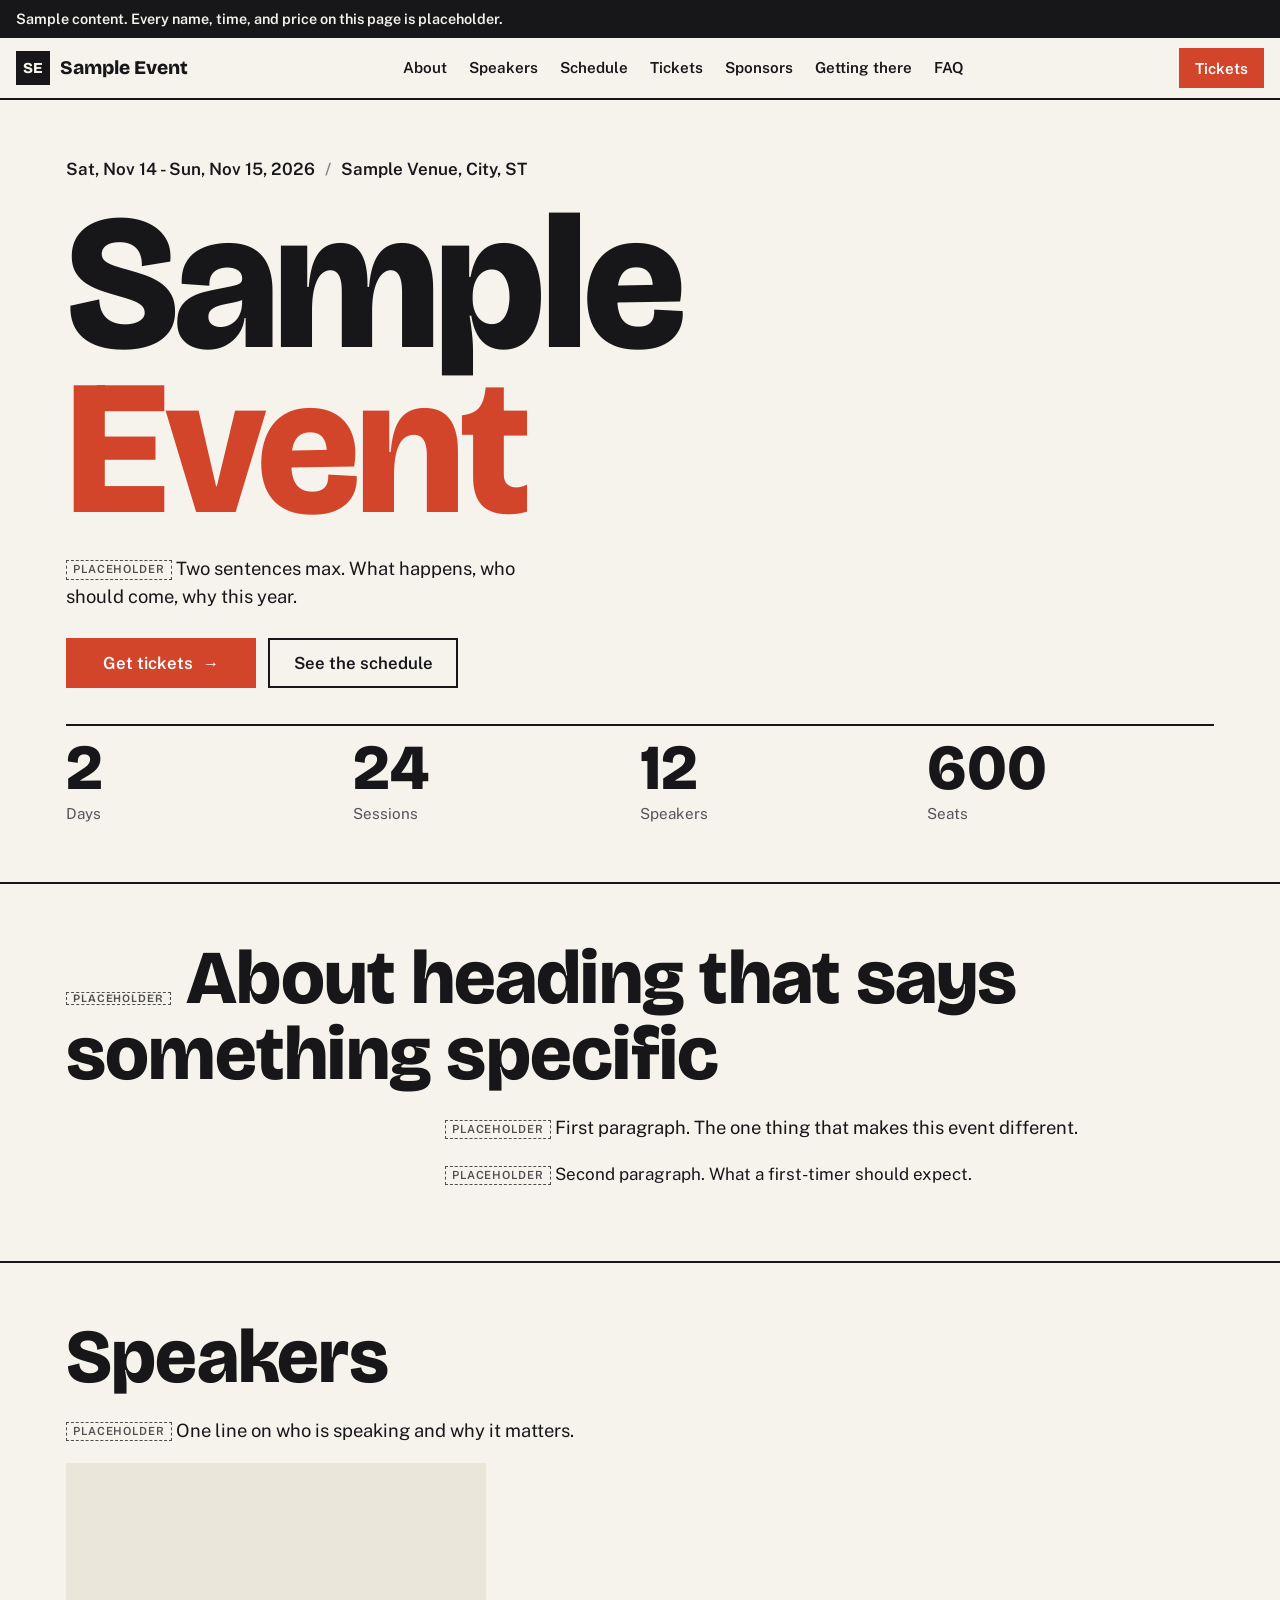
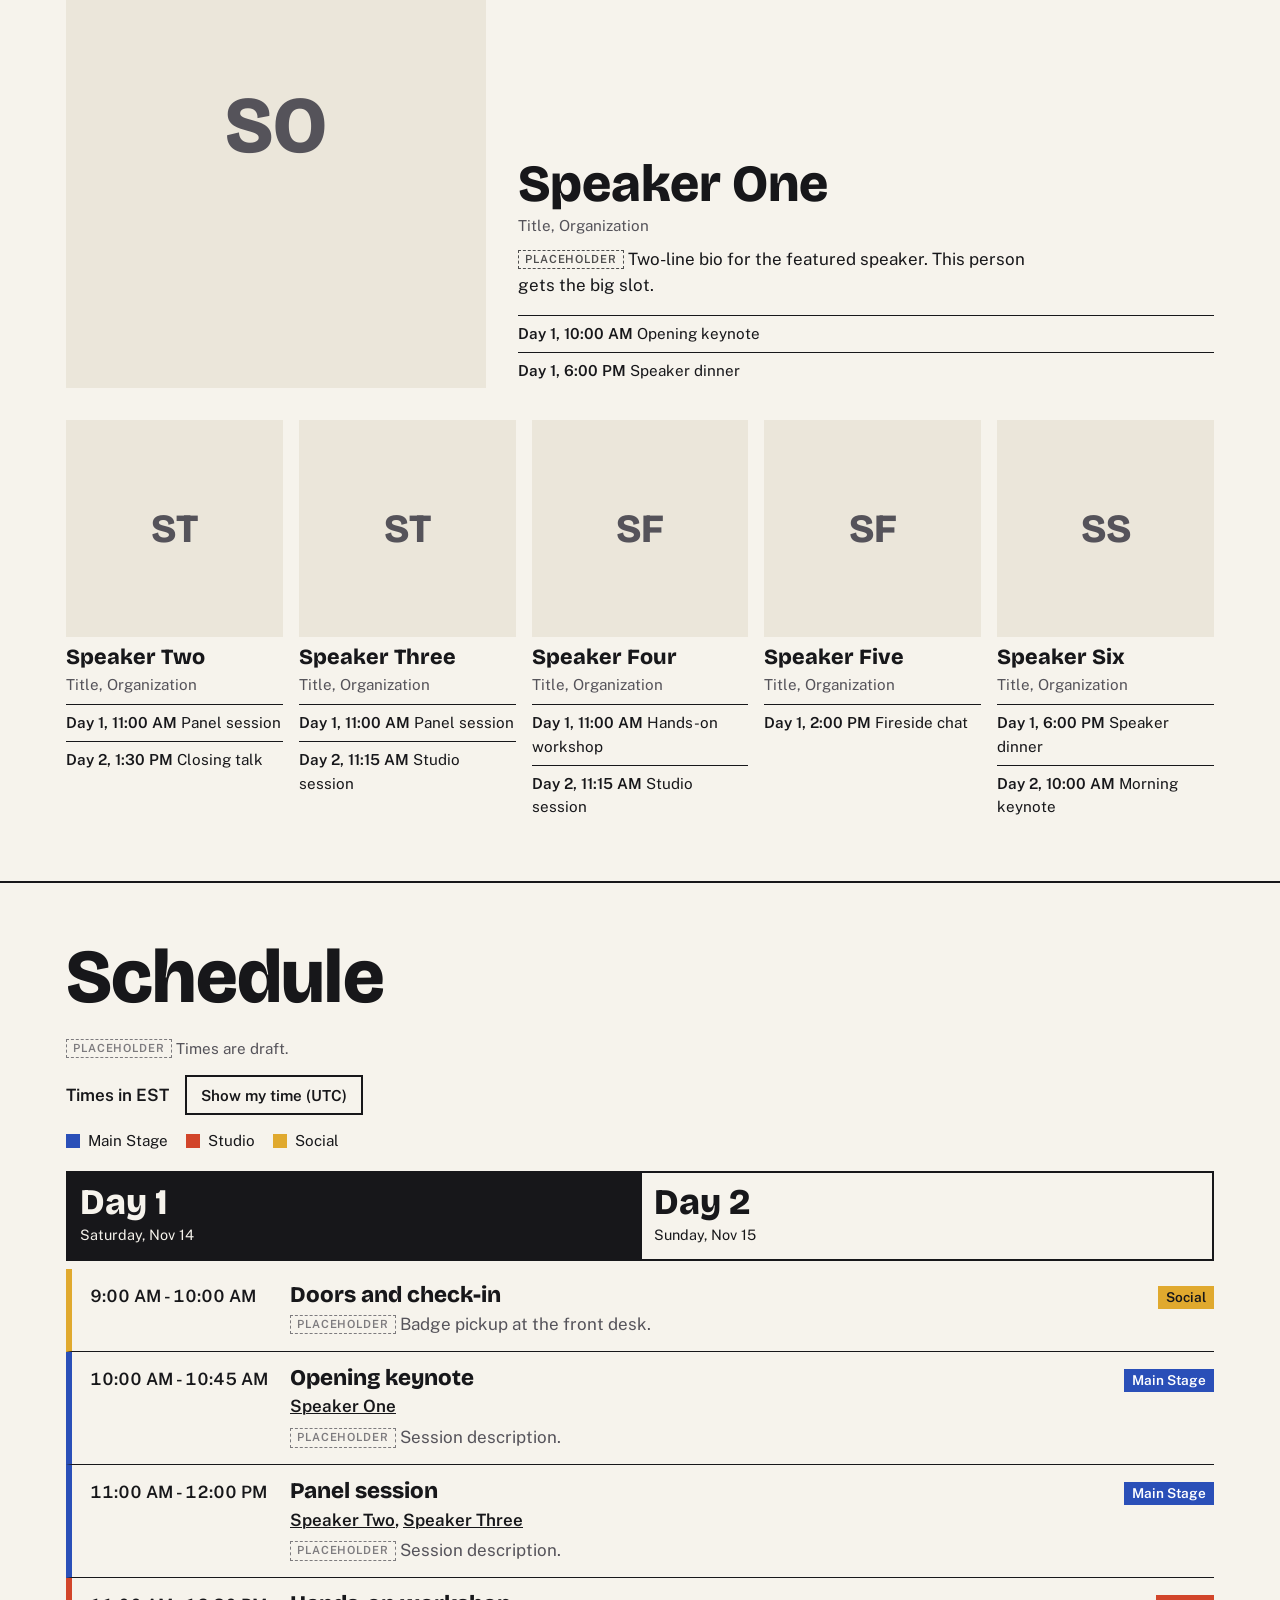
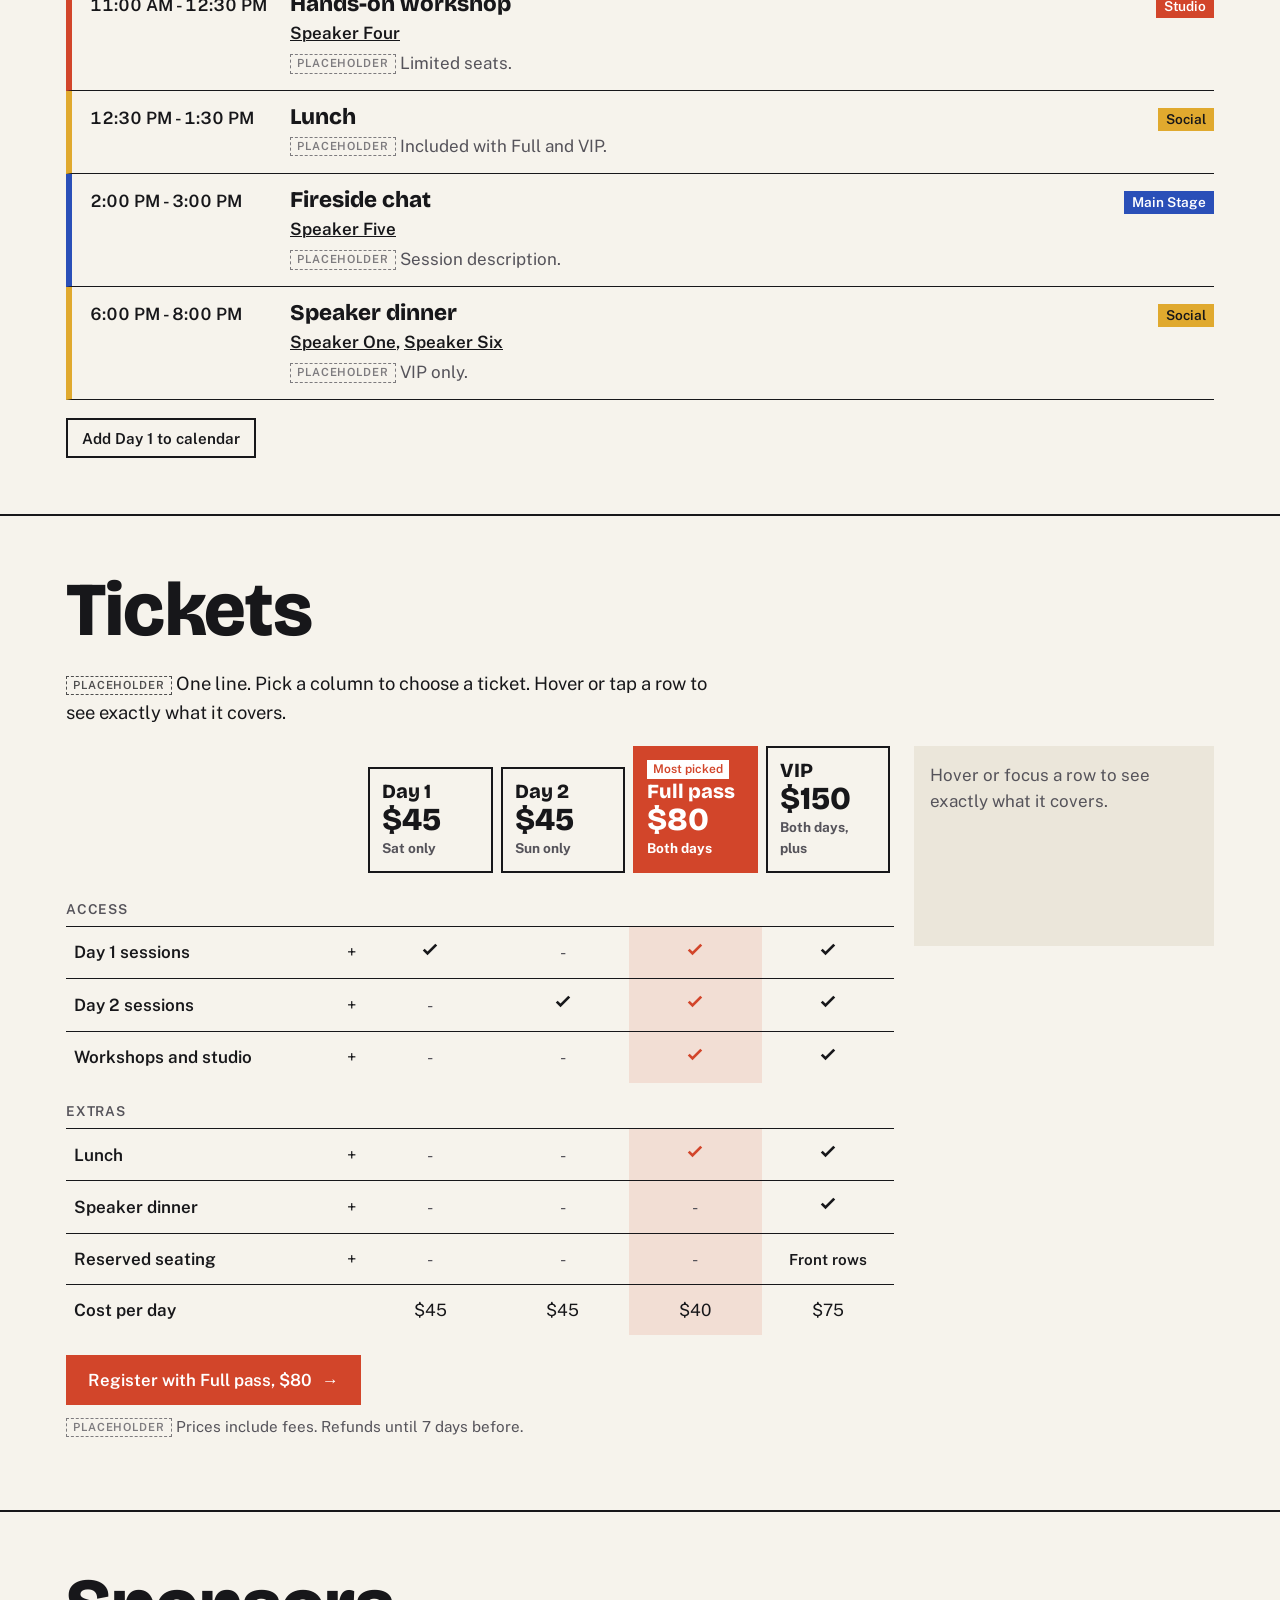
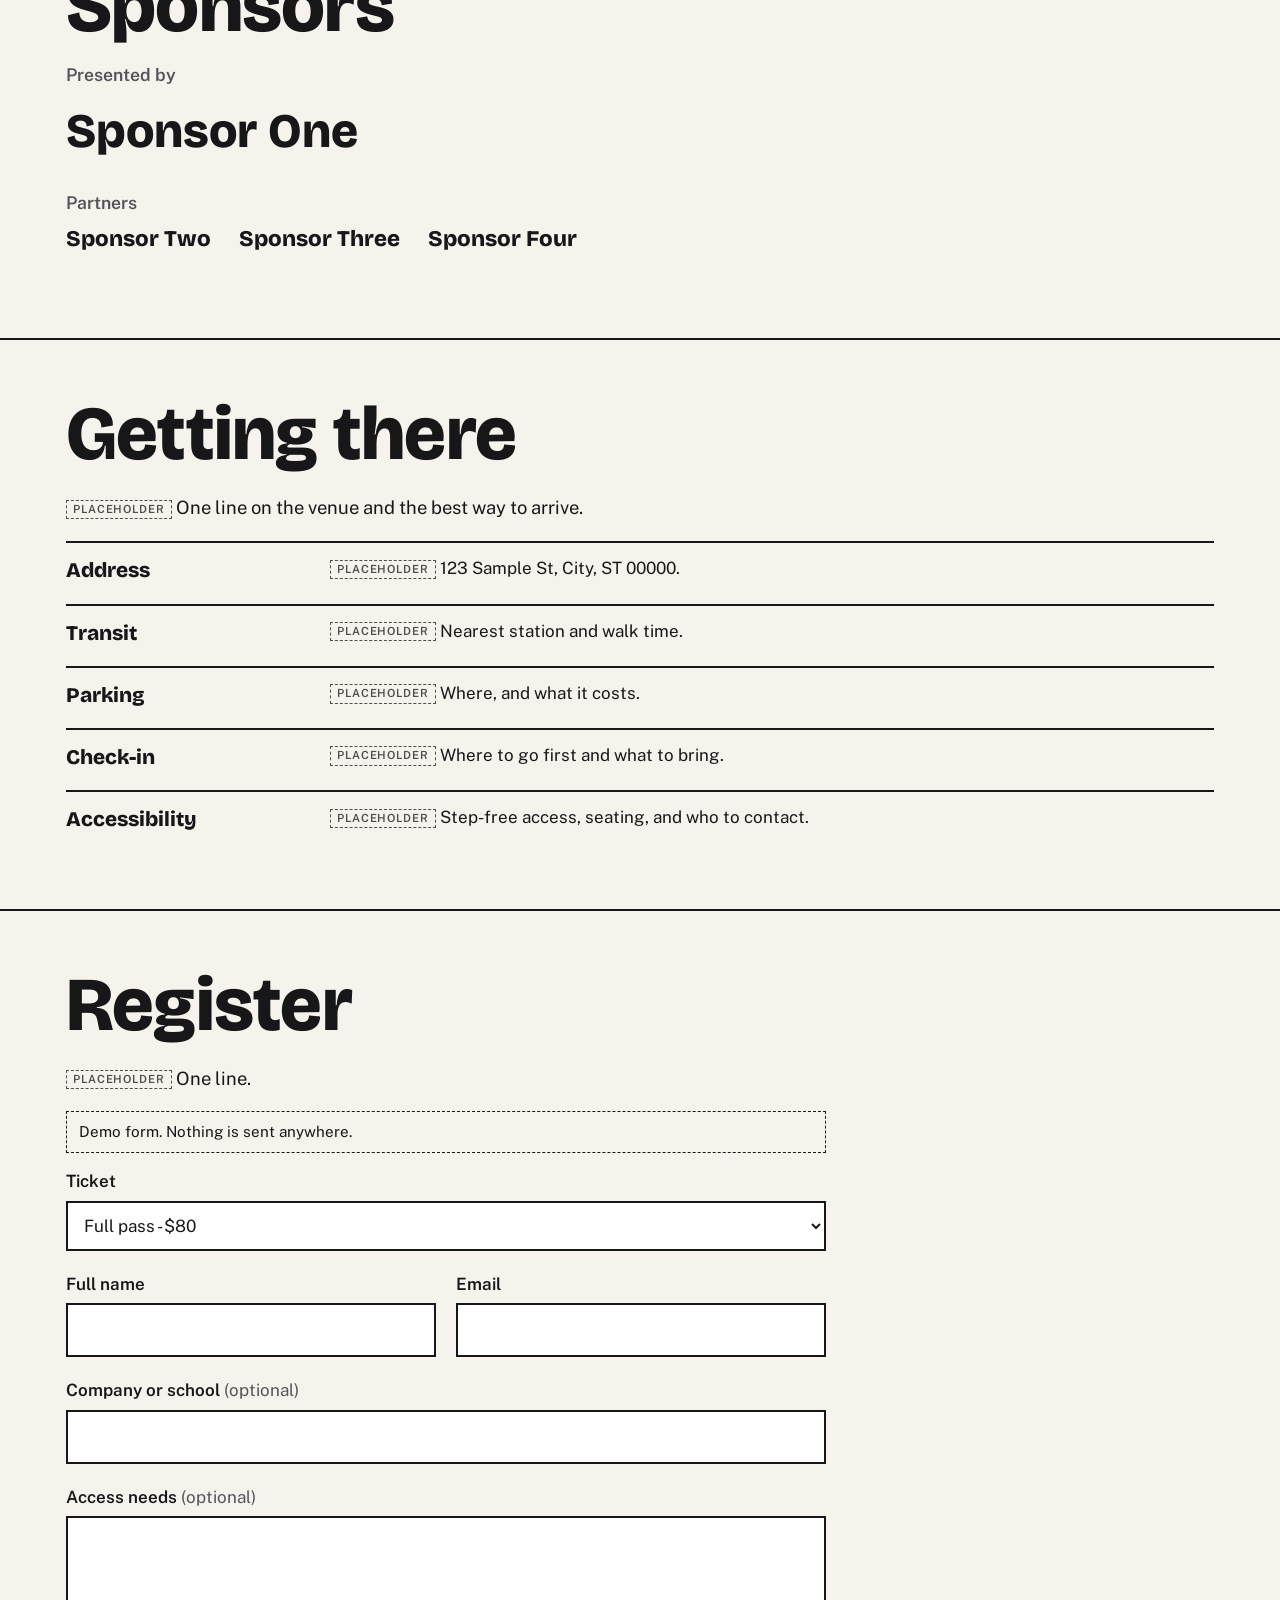
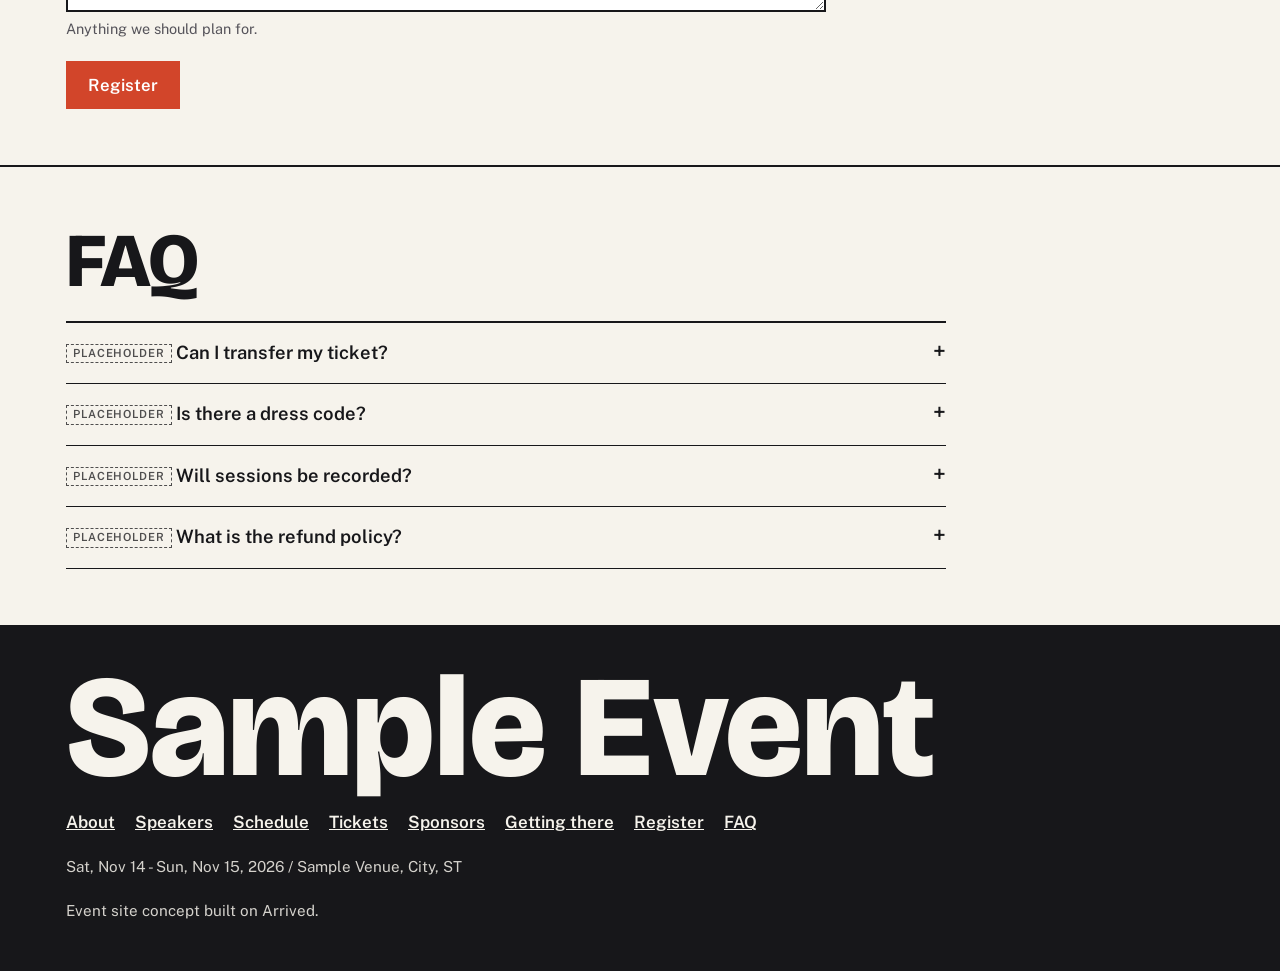
==== index.html @ 94fb8e4d "Initial commit" ====
<!doctype html>
<html lang="en">
<head>
  <meta charset="utf-8">
  <meta name="viewport" content="width=device-width, initial-scale=1">
  <title>Event</title>
  <meta name="description" content="">
  <!-- FONTS: swap these two families in the design pass. Keep one display face + one body face. -->
  <link rel="preconnect" href="https://fonts.googleapis.com">
  <link rel="preconnect" href="https://fonts.gstatic.com" crossorigin>
  <link href="https://fonts.googleapis.com/css2?family=Bricolage+Grotesque:opsz,wght@12..96,600;12..96,800&family=Public+Sans:wght@400;600&display=swap" rel="stylesheet">
  <link rel="stylesheet" href="styles.css">
</head>
<body>
  <a class="skip-link" href="#main">Skip to main content</a>
  <p class="notice" role="note" id="notice" hidden></p>

  <header class="site-header">
    <a class="brand" href="#top" id="brand"></a>
    <nav aria-label="Sections"><ul class="nav-list" id="nav"></ul></nav>
    <a class="btn btn-primary btn-small header-cta" href="#tickets" id="header-cta">Tickets</a>
  </header>

  <main id="main" tabindex="-1">
    <section class="hero" id="top" aria-labelledby="hero-title">
      <!-- HERO MOMENT: the one "slightly too much" element goes in #hero-moment. -->
      <div class="hero-moment" id="hero-moment" aria-hidden="true"></div>
      <div class="hero-inner" id="hero"></div>
    </section>
    <div id="sections"></div>
    <noscript><p class="wrap">This page loads its content with JavaScript. Please turn JavaScript on.</p></noscript>
  </main>

  <footer class="site-footer" id="footer"></footer>
  <script src="app.js" defer></script>
</body>
</html>
---- styles.css ----
/* Event kit styles.
   DESIGN PASS: change the tokens in :root first. Everything else reads from them.
   Rules baked in: left-aligned text, flat buttons with hover/press feedback,
   one border level per element, no eyebrow labels, no decorative numbering,
   no gradients. Color = meaning (tracks, selected ticket, states). */

:root {
  /* Palette: base + up to 3 meaning colors */
  --bg: #f6f3ec;
  --bg-2: #ebe6da;
  --fg: #17171a;
  --muted: #55535a;
  --accent: #d2452a;       /* primary action, selected ticket */
  --on-accent: #ffffff;
  --track-1: #2a4fb8;      /* Main Stage */
  --track-2: #d2452a;      /* Studio */
  --track-3: #e0a92e;      /* Social */
  --focus: #2a4fb8;

  /* Type: one display face with character, one clean body face */
  --display: "Bricolage Grotesque", "Arial Narrow", sans-serif;
  --body: "Public Sans", "Helvetica Neue", Arial, sans-serif;

  --gutter: 16px;
  --max: 1180px;
  --rule: 2px solid var(--fg);
  --radius: 0px;
}

*, *::before, *::after { box-sizing: border-box; }
html { scroll-behavior: smooth; -webkit-text-size-adjust: 100%; }
@media (prefers-reduced-motion: reduce) {
  html { scroll-behavior: auto; }
  *, *::before, *::after { animation: none !important; transition: none !important; }
}
body { margin: 0; background: var(--bg); color: var(--fg); font-family: var(--body); font-size: 1.0625rem; line-height: 1.55; overflow-x: hidden; }
img { max-width: 100%; display: block; }
a { color: inherit; }
h1, h2, h3 { margin: 0; font-family: var(--display); font-weight: 800; line-height: 1; }
p { margin: 0 0 1em; }
ul, ol, dl, dd { margin: 0; padding: 0; list-style: none; }
.wrap { max-width: var(--max); margin: 0 auto; padding: 0 var(--gutter); }
.sr { position: absolute !important; width: 1px; height: 1px; overflow: hidden; clip: rect(0 0 0 0); white-space: nowrap; }

/* ---------- focus + skip ---------- */
:focus-visible { outline: 3px solid var(--focus); outline-offset: 3px; }
.skip-link { position: absolute; left: var(--gutter); top: -100px; z-index: 200; background: var(--fg); color: var(--bg); padding: 12px 16px; font-weight: 600; text-decoration: none; }
.skip-link:focus { top: var(--gutter); }
main:focus { outline: none; }

/* ---------- notice + placeholder tag ---------- */
.notice { margin: 0; background: var(--fg); color: var(--bg); font-size: 0.9rem; font-weight: 600; padding: 8px var(--gutter); }
.notice.is-error { background: var(--accent); color: var(--on-accent); }
.ph { display: inline-block; font-size: 0.7rem; font-weight: 600; letter-spacing: 0.08em; text-transform: uppercase; padding: 0 6px; border: 1.5px dashed currentColor; vertical-align: 0.15em; opacity: 0.75; }

/* ---------- header ---------- */
.site-header {
  position: sticky; top: 0; z-index: 50; background: var(--bg); border-bottom: var(--rule);
  display: grid; grid-template-columns: 1fr auto; grid-template-areas: "brand cta" "nav nav";
  gap: 6px 12px; align-items: center; padding: 10px var(--gutter) 0;
}
.brand { grid-area: brand; display: flex; align-items: center; gap: 10px; text-decoration: none; }
.brand-mark { display: inline-grid; place-items: center; min-width: 34px; height: 34px; padding: 0 4px; background: var(--fg); color: var(--bg); font-family: var(--display); font-weight: 800; font-size: 0.95rem; }
.brand-name { font-family: var(--display); font-weight: 800; font-size: 1.2rem; }
.header-cta { grid-area: cta; }
.site-header nav { grid-area: nav; margin: 0 calc(var(--gutter) * -1); }
.nav-list { display: flex; gap: 2px; overflow-x: auto; padding: 2px var(--gutter) 8px; scrollbar-width: none; }
.nav-list::-webkit-scrollbar { display: none; }
.nav-list a { display: block; white-space: nowrap; padding: 6px 10px; font-weight: 600; font-size: 0.95rem; text-decoration: none; border-bottom: 2px solid transparent; }
.nav-list a:hover { border-bottom-color: var(--fg); }
@media (min-width: 960px) {
  .site-header { grid-template-columns: auto 1fr auto; grid-template-areas: "brand nav cta"; padding-bottom: 10px; }
  .site-header nav { margin: 0; }
  .nav-list { justify-content: center; padding: 0; overflow: visible; }
}

/* ---------- buttons: flat at rest, feedback on hover/press ---------- */
.btn {
  display: inline-flex; align-items: center; justify-content: center; gap: 10px; min-height: 48px; padding: 10px 20px;
  font-family: var(--body); font-weight: 600; font-size: 1.05rem; text-decoration: none; cursor: pointer;
  background: transparent; color: var(--fg); border: var(--rule); border-radius: var(--radius);
  transition: background-color 120ms ease, color 120ms ease;
}
.btn:hover { background: var(--fg); color: var(--bg); }
.btn:active { transform: translateY(1px); }
.btn .arrow { transition: transform 120ms ease; }
.btn:hover .arrow { transform: translateX(4px); }
.btn-primary { background: var(--accent); color: var(--on-accent); border-color: var(--accent); }
.btn-primary:hover { background: var(--fg); border-color: var(--fg); color: var(--bg); }
.btn-small { min-height: 40px; padding: 6px 14px; font-size: 0.95rem; }

/* ---------- hero ---------- */
.hero { position: relative; overflow: hidden; border-bottom: var(--rule); }
.hero-moment { position: absolute; inset: 0; pointer-events: none; }
.hero-inner { position: relative; max-width: var(--max); margin: 0 auto; padding: 36px var(--gutter) 40px; }
.hero-when { font-weight: 600; margin-bottom: 18px; }
.hero-when .sep { margin: 0 10px; opacity: 0.5; }
.hero h1 { font-size: clamp(4rem, 21vw, 12rem); line-height: 0.86; letter-spacing: -0.02em; margin-bottom: 24px; }
.hero h1 span { display: block; }
.hero h1 span:nth-child(2) { color: var(--accent); }
.hero-sub { max-width: 46ch; font-size: 1.15rem; margin-bottom: 26px; }
.hero-ctas { display: flex; flex-wrap: wrap; gap: 12px; margin-bottom: 36px; }
.hero-ctas .btn { flex: 1 1 160px; }
.hero-facts { display: grid; grid-template-columns: repeat(2, 1fr); border-top: var(--rule); }
.hero-facts li { padding: 10px 0 0; }
.hero-facts .n { display: block; font-family: var(--display); font-weight: 800; font-size: clamp(2.4rem, 11vw, 4rem); line-height: 1; }
.hero-facts .l { font-size: 0.95rem; color: var(--muted); }
@media (min-width: 720px) {
  .hero-inner { padding-top: 56px; padding-bottom: 56px; }
  .hero-ctas .btn { flex: 0 0 auto; min-width: 190px; }
  .hero-facts { grid-template-columns: repeat(4, 1fr); }
}

/* ---------- sections ---------- */
.section { padding: 56px 0; border-bottom: var(--rule); }
.section-title { font-size: clamp(2.4rem, 10vw, 4.75rem); letter-spacing: -0.01em; margin-bottom: 22px; }
.lede { font-size: 1.15rem; max-width: 60ch; }
.note { font-size: 0.95rem; color: var(--muted); }
.about-copy p { max-width: 62ch; }
@media (min-width: 880px) { .about-copy { margin-left: 33%; } }

/* ---------- speakers: one featured, the rest smaller ---------- */
.sp-featured { display: grid; gap: 16px; margin: 8px 0 32px; }
.sp-featured .sp-photo { aspect-ratio: 4 / 5; width: 100%; max-width: 420px; }
.sp-featured .sp-name { font-size: clamp(2rem, 8vw, 3.25rem); }
.sp-photo { width: 100%; aspect-ratio: 1; object-fit: cover; background: var(--bg-2); }
.sp-initials { display: grid; place-items: center; font-family: var(--display); font-weight: 800; font-size: 2.5rem; color: var(--muted); }
.sp-featured .sp-initials { font-size: 5rem; }
.sp-name { font-size: 1.35rem; margin: 10px 0 4px; }
.sp-name a { text-decoration: none; }
.sp-role { color: var(--muted); font-size: 0.95rem; margin-bottom: 8px; }
.sp-bio { max-width: 52ch; }
.sp-sessions li { border-top: 1px solid var(--fg); padding: 6px 0; font-size: 0.95rem; }
.sp-sessions a { text-decoration: none; display: block; }
.sp-sessions a:hover { text-decoration: underline; }
.sp-sessions .t { font-weight: 600; }
.sp-grid { display: grid; grid-template-columns: repeat(2, 1fr); gap: 24px 16px; }
@media (min-width: 720px) {
  .sp-featured { grid-template-columns: minmax(260px, 420px) 1fr; gap: 32px; align-items: end; }
  .sp-grid { grid-template-columns: repeat(3, 1fr); }
}
@media (min-width: 1040px) { .sp-grid { grid-template-columns: repeat(5, 1fr); } }

/* ---------- schedule ---------- */
.track-1 { --track: var(--track-1); }
.track-2 { --track: var(--track-2); }
.track-3 { --track: var(--track-3); }
.tz-bar { display: flex; flex-wrap: wrap; align-items: center; gap: 8px 16px; margin-bottom: 14px; }
.tz-label { margin: 0; font-weight: 600; }
.track-legend { display: flex; flex-wrap: wrap; gap: 6px 18px; margin-bottom: 18px; font-size: 0.95rem; }
.track-legend li { display: flex; align-items: center; gap: 8px; }
.swatch { width: 14px; height: 14px; background: var(--track); display: inline-block; }
.day-tabs { display: grid; grid-auto-flow: column; grid-auto-columns: 1fr; border: var(--rule); margin-bottom: 8px; }
.day-tab { appearance: none; border: 0; background: transparent; color: var(--fg); padding: 12px; text-align: left; cursor: pointer; font: inherit; }
.day-tab + .day-tab { border-left: var(--rule); }
.day-tab .dt-label { display: block; font-family: var(--display); font-weight: 800; font-size: clamp(1.5rem, 6vw, 2.25rem); line-height: 1; }
.day-tab .dt-title { font-size: 0.9rem; }
.day-tab[aria-selected="true"] { background: var(--fg); color: var(--bg); }
.day-tab:hover:not([aria-selected="true"]) { background: var(--bg-2); }
.day-panel[hidden] { display: none; }
.day-single { font-size: 1.5rem; margin-bottom: 8px; }
.sessions { margin-bottom: 18px; }
.session { display: grid; grid-template-columns: 1fr; gap: 4px; padding: 14px 0 14px 14px; border-bottom: 1px solid var(--fg); border-left: 6px solid var(--track, var(--fg)); scroll-margin-top: 120px; transition: background-color 400ms ease; }
.session.is-flash { background: var(--bg-2); }
.s-time { font-weight: 600; font-variant-numeric: tabular-nums; }
.s-title { font-size: 1.4rem; }
.s-speakers { margin: 4px 0 0; font-weight: 600; }
.s-speakers a { text-decoration-thickness: 1px; }
.s-detail { margin: 4px 0 0; color: var(--muted); }
.s-track { justify-self: start; font-size: 0.85rem; font-weight: 600; padding: 1px 8px; background: var(--track); color: #fff; }
.track-3 .s-track { color: var(--fg); }
@media (min-width: 760px) {
  .session { grid-template-columns: 180px 1fr auto; gap: 20px; align-items: baseline; padding-left: 18px; }
}

/* ---------- ticket matrix ---------- */
.matrix-wrap { border: 0; padding: 0; margin: 0 0 20px; min-width: 0; }
.matrix-layout { display: grid; gap: 20px; }
.matrix { width: 100%; border-collapse: collapse; }
.m-pick { display: grid; gap: 2px; cursor: pointer; padding: 12px; border: var(--rule); height: 100%; text-align: left; }
.m-pick input { position: absolute; opacity: 0; width: 1px; height: 1px; }
.m-pick:has(input:focus-visible) { outline: 3px solid var(--focus); outline-offset: 2px; }
.m-name { font-family: var(--display); font-weight: 800; font-size: 1.25rem; line-height: 1.05; }
.m-price { font-family: var(--display); font-weight: 800; font-size: 2rem; line-height: 1; }
.m-note { font-size: 0.85rem; color: var(--muted); }
.m-rec { justify-self: start; font-size: 0.75rem; font-weight: 600; padding: 0 6px; background: var(--fg); color: var(--bg); }
th.is-sel .m-pick { background: var(--accent); color: var(--on-accent); border-color: var(--accent); }
th.is-sel .m-note { color: inherit; }
th.is-sel .m-rec { background: var(--on-accent); color: var(--accent); }
.m-group th { text-align: left; font-size: 0.85rem; font-weight: 600; letter-spacing: 0.06em; text-transform: uppercase; padding: 18px 0 6px; color: var(--muted); }
.m-label { appearance: none; background: none; border: 0; padding: 0; font: inherit; font-weight: 600; color: inherit; text-align: left; cursor: pointer; display: flex; gap: 8px; align-items: baseline; width: 100%; }
.m-more { margin-left: auto; font-weight: 400; }
.m-label[aria-expanded="true"] .m-more { transform: rotate(45deg); }
.m-row.is-hot { background: var(--bg-2); }
.yes { color: var(--fg); display: inline-flex; }
.yes svg { width: 20px; height: 20px; }
td.is-sel .yes { color: var(--accent); }
.no { color: var(--muted); }
.val { font-weight: 600; font-size: 0.95rem; }
.m-detail td { padding: 0 0 12px; }
.pv { background: var(--bg-2); padding: 14px; }
.pv-title { font-family: var(--display); font-weight: 800; font-size: 1.2rem; margin-bottom: 8px; }
.pv-list li { padding: 4px 0; border-top: 1px solid var(--fg); font-size: 0.95rem; }
.pv-list .t { font-weight: 600; }
.pv-incl { margin: 10px 0 0; font-size: 0.9rem; color: var(--muted); }
.preview { display: none; }
.matrix tfoot th { text-align: left; font-weight: 600; }
.matrix-cta { display: grid; gap: 10px; justify-items: start; }

/* Phones: every row stacks - label on top, one small cell per tier underneath. No sideways scroll. */
@media (max-width: 879px) {
  .matrix, .matrix thead, .matrix tbody, .matrix tfoot, .matrix tr { display: block; }
  .matrix thead tr { display: grid; grid-template-columns: repeat(2, 1fr); gap: 8px; margin-bottom: 8px; }
  .matrix .m-corner { display: none; }
  .matrix thead th { display: block; }
  .m-group th { display: block; }
  .matrix tr[hidden] { display: none; }
  .matrix .m-row, .matrix tfoot tr { display: grid; grid-template-columns: repeat(var(--tiers, 4), 1fr); border-top: 1px solid var(--fg); padding: 10px 0; }
  .matrix .m-row th, .matrix tfoot th { grid-column: 1 / -1; padding-bottom: 6px; }
  .matrix .m-row td, .matrix tfoot td { display: grid; gap: 2px; align-content: start; font-size: 0.95rem; }
  .m-row td::before, .matrix tfoot td::before { content: attr(data-tier); font-size: 0.72rem; color: var(--muted); }
  .m-detail td { display: block; }
}
@media (min-width: 880px) {
  .matrix-layout { grid-template-columns: 1fr 300px; align-items: start; }
  .preview { display: block; position: sticky; top: 90px; background: var(--bg-2); padding: 16px; min-height: 200px; }
  .pv-empty { color: var(--muted); }
  .matrix thead th { padding: 0 4px 8px; vertical-align: bottom; width: 16%; }
  .m-row th, .m-row td, .matrix tfoot th, .matrix tfoot td { border-top: 1px solid var(--fg); padding: 12px 8px; }
  .m-row td, .matrix tfoot td { text-align: center; }
  .m-row td.is-sel, .matrix tfoot td.is-sel { background: color-mix(in srgb, var(--accent) 12%, transparent); }
  .m-detail { display: none; }
}

/* ---------- sponsors ---------- */
.sponsor-tier { margin-bottom: 26px; }
.tier-name { font-size: 1.1rem; margin-bottom: 10px; font-family: var(--body); font-weight: 600; color: var(--muted); }
.sponsor-list { display: flex; flex-wrap: wrap; gap: 12px 28px; align-items: center; }
.sponsor-list img { max-height: 48px; width: auto; }
.wordmark { font-family: var(--display); font-weight: 800; font-size: 1.4rem; }
.sponsor-tier.is-top .wordmark { font-size: clamp(2rem, 8vw, 3rem); }
.sponsor-tier.is-top img { max-height: 80px; }

/* ---------- venue: ruled list ---------- */
.ruled > div { border-top: var(--rule); padding: 12px 0 16px; display: grid; gap: 4px; }
.ruled dt { font-family: var(--display); font-weight: 800; font-size: 1.3rem; }
@media (min-width: 760px) { .ruled > div { grid-template-columns: 240px 1fr; gap: 24px; } }

/* ---------- registration ---------- */
.demo { border: 1.5px dashed var(--fg); padding: 8px 12px; font-size: 0.95rem; max-width: 760px; }
.reg-form { display: grid; gap: 20px; max-width: 760px; }
.field { display: grid; gap: 6px; }
.field label { font-weight: 600; }
.opt { font-weight: 400; color: var(--muted); }
.field input, .field select, .field textarea { font: inherit; color: var(--fg); background: #fff; border: var(--rule); border-radius: var(--radius); padding: 12px; min-height: 50px; width: 100%; }
.field textarea { min-height: 96px; resize: vertical; }
.hint { font-size: 0.9rem; color: var(--muted); }
.error { color: var(--accent); font-weight: 600; font-size: 0.95rem; }
.error:empty { display: none; }
[aria-invalid="true"] { border-color: var(--accent) !important; }
.two-col { display: grid; gap: 20px; }
@media (min-width: 640px) { .two-col { grid-template-columns: 1fr 1fr; } }
.reg-form .btn { justify-self: start; }
.confirm { border: var(--rule); padding: 18px; max-width: 760px; background: #fff; }
.confirm-kicker { font-size: 0.9rem; color: var(--muted); margin-bottom: 4px; }
.confirm h3 { font-size: clamp(2rem, 8vw, 3rem); margin-bottom: 14px; }
.confirm-dl { display: grid; grid-template-columns: auto 1fr; gap: 4px 16px; margin-bottom: 14px; }
.confirm-dl dt { font-weight: 600; }
.confirm-actions { display: flex; flex-wrap: wrap; gap: 10px; }

/* ---------- FAQ ---------- */
.faq-list { border-top: var(--rule); max-width: 880px; }
.faq-item { border-bottom: 1px solid var(--fg); }
.faq-item summary { display: grid; grid-template-columns: 1fr auto; gap: 14px; align-items: baseline; padding: 16px 0; cursor: pointer; list-style: none; font-weight: 600; font-size: 1.15rem; }
.faq-item summary::-webkit-details-marker { display: none; }
.q-icon { font-size: 1.4rem; line-height: 1; }
.faq-item[open] .q-icon { transform: rotate(45deg); }
.faq-item .a { padding-bottom: 16px; max-width: 64ch; }

/* ---------- footer ---------- */
.site-footer { background: var(--fg); color: var(--bg); padding: 40px 0 48px; }
.footer-inner { display: grid; gap: 20px; }
.footer-word { font-family: var(--display); font-weight: 800; font-size: clamp(3rem, 14vw, 9rem); line-height: 0.85; margin: 0; overflow-wrap: anywhere; }
.footer-links { display: flex; flex-wrap: wrap; gap: 8px 20px; font-weight: 600; }
.footer-small { font-size: 0.95rem; opacity: 0.85; margin: 0; }

section[id] { scroll-margin-top: 100px; }
@media (min-width: 960px) { section[id] { scroll-margin-top: 70px; } }
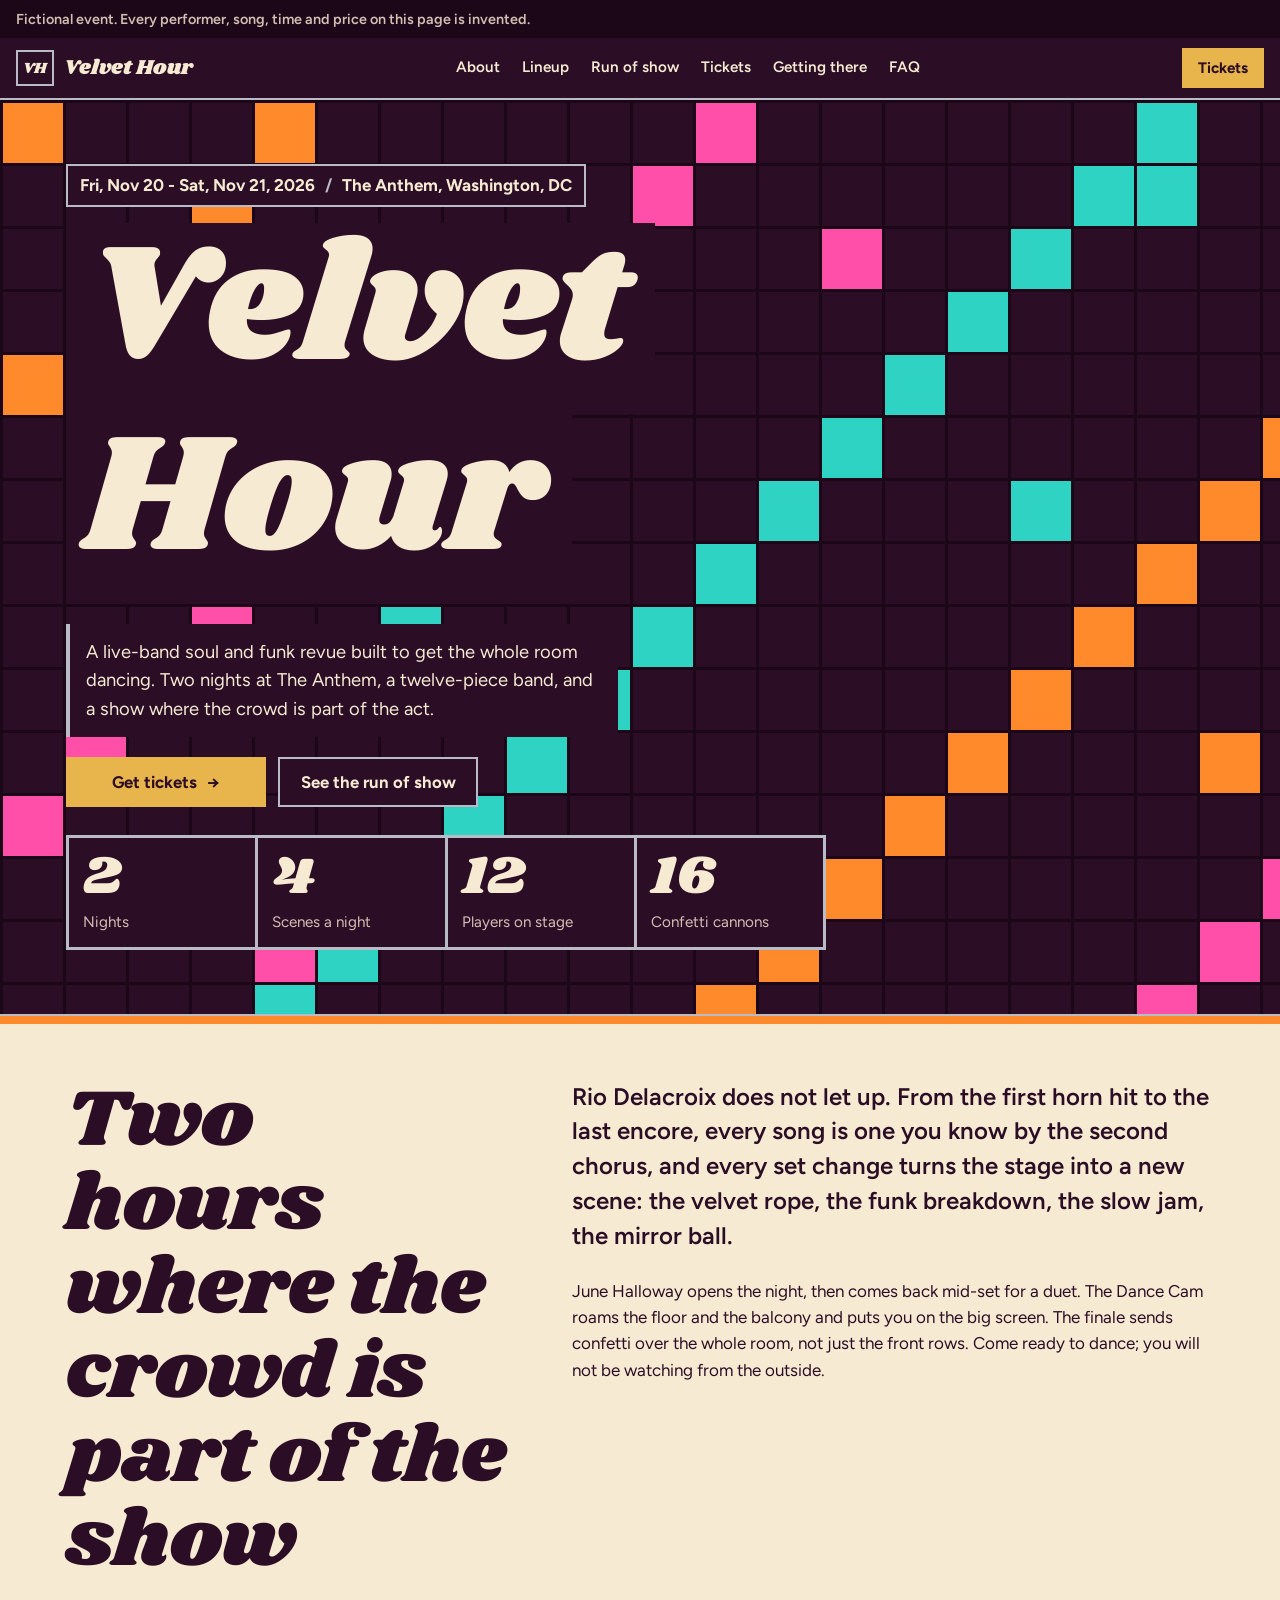
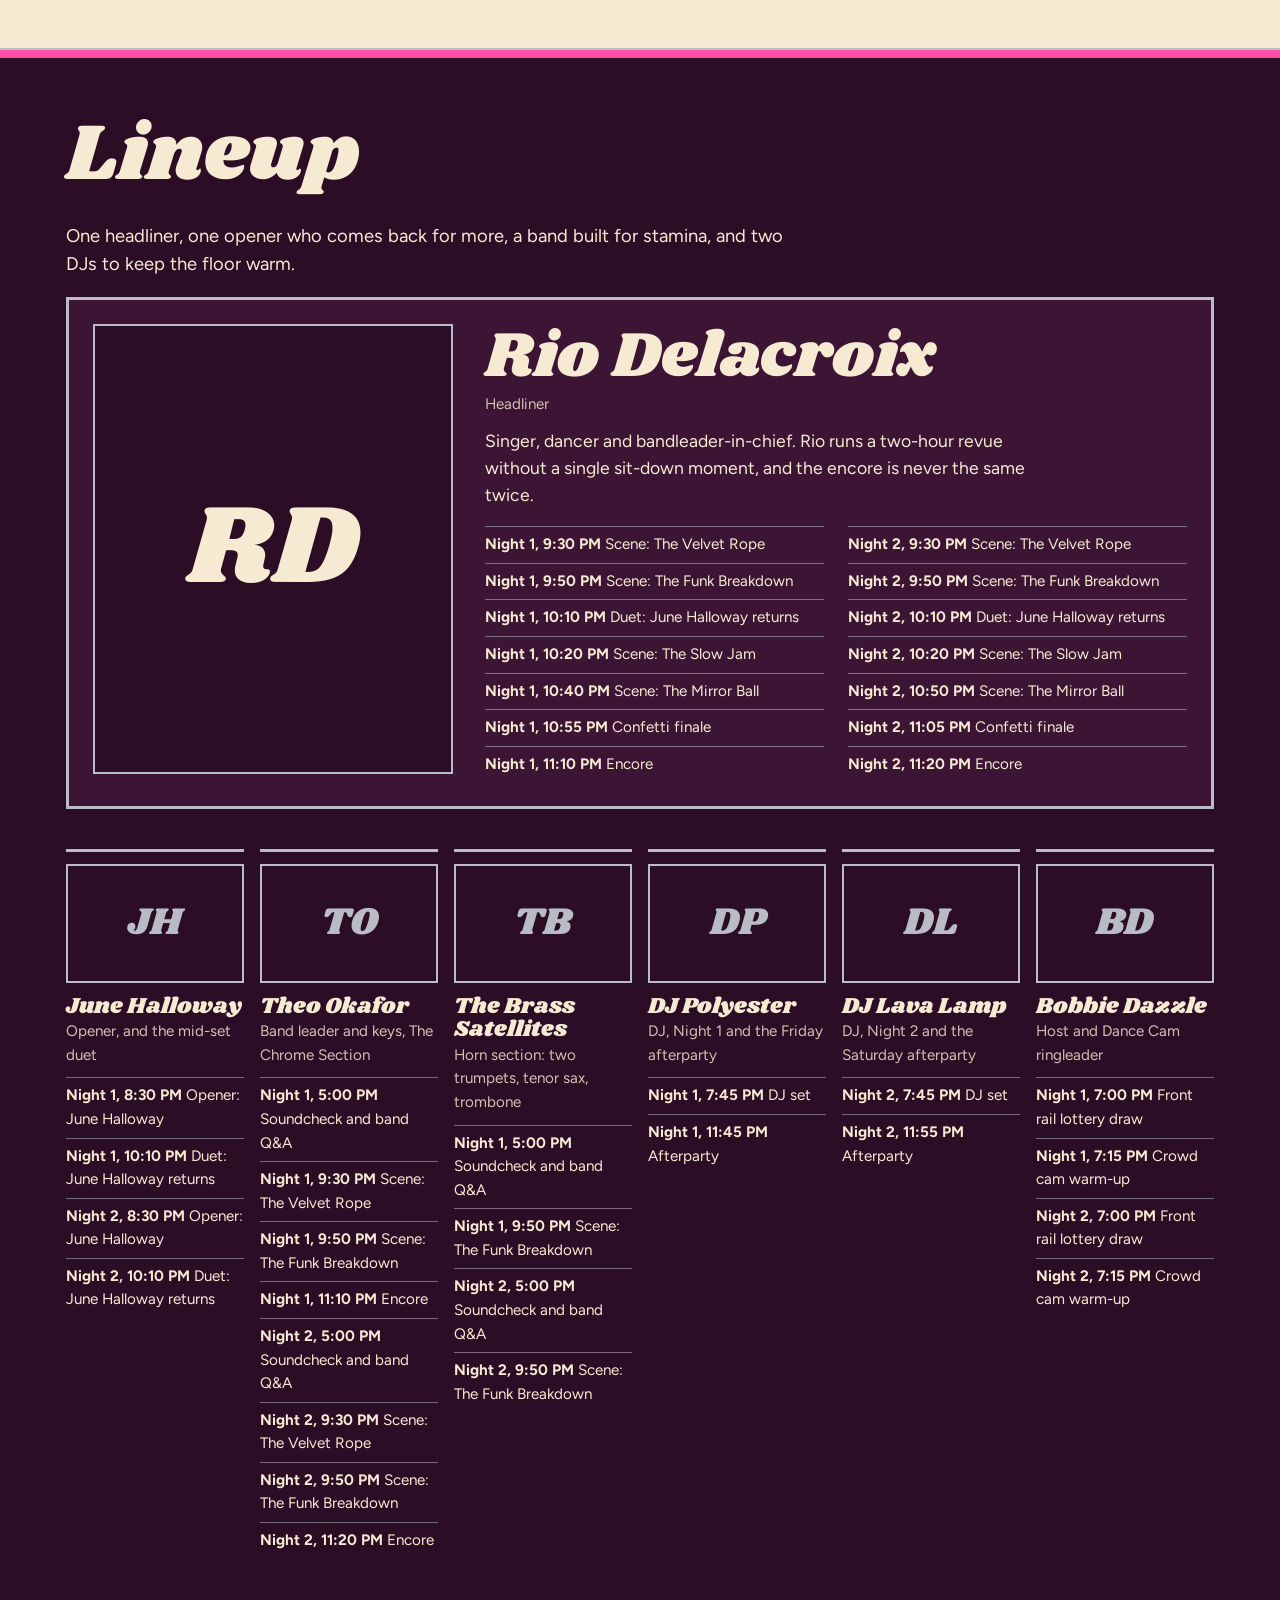
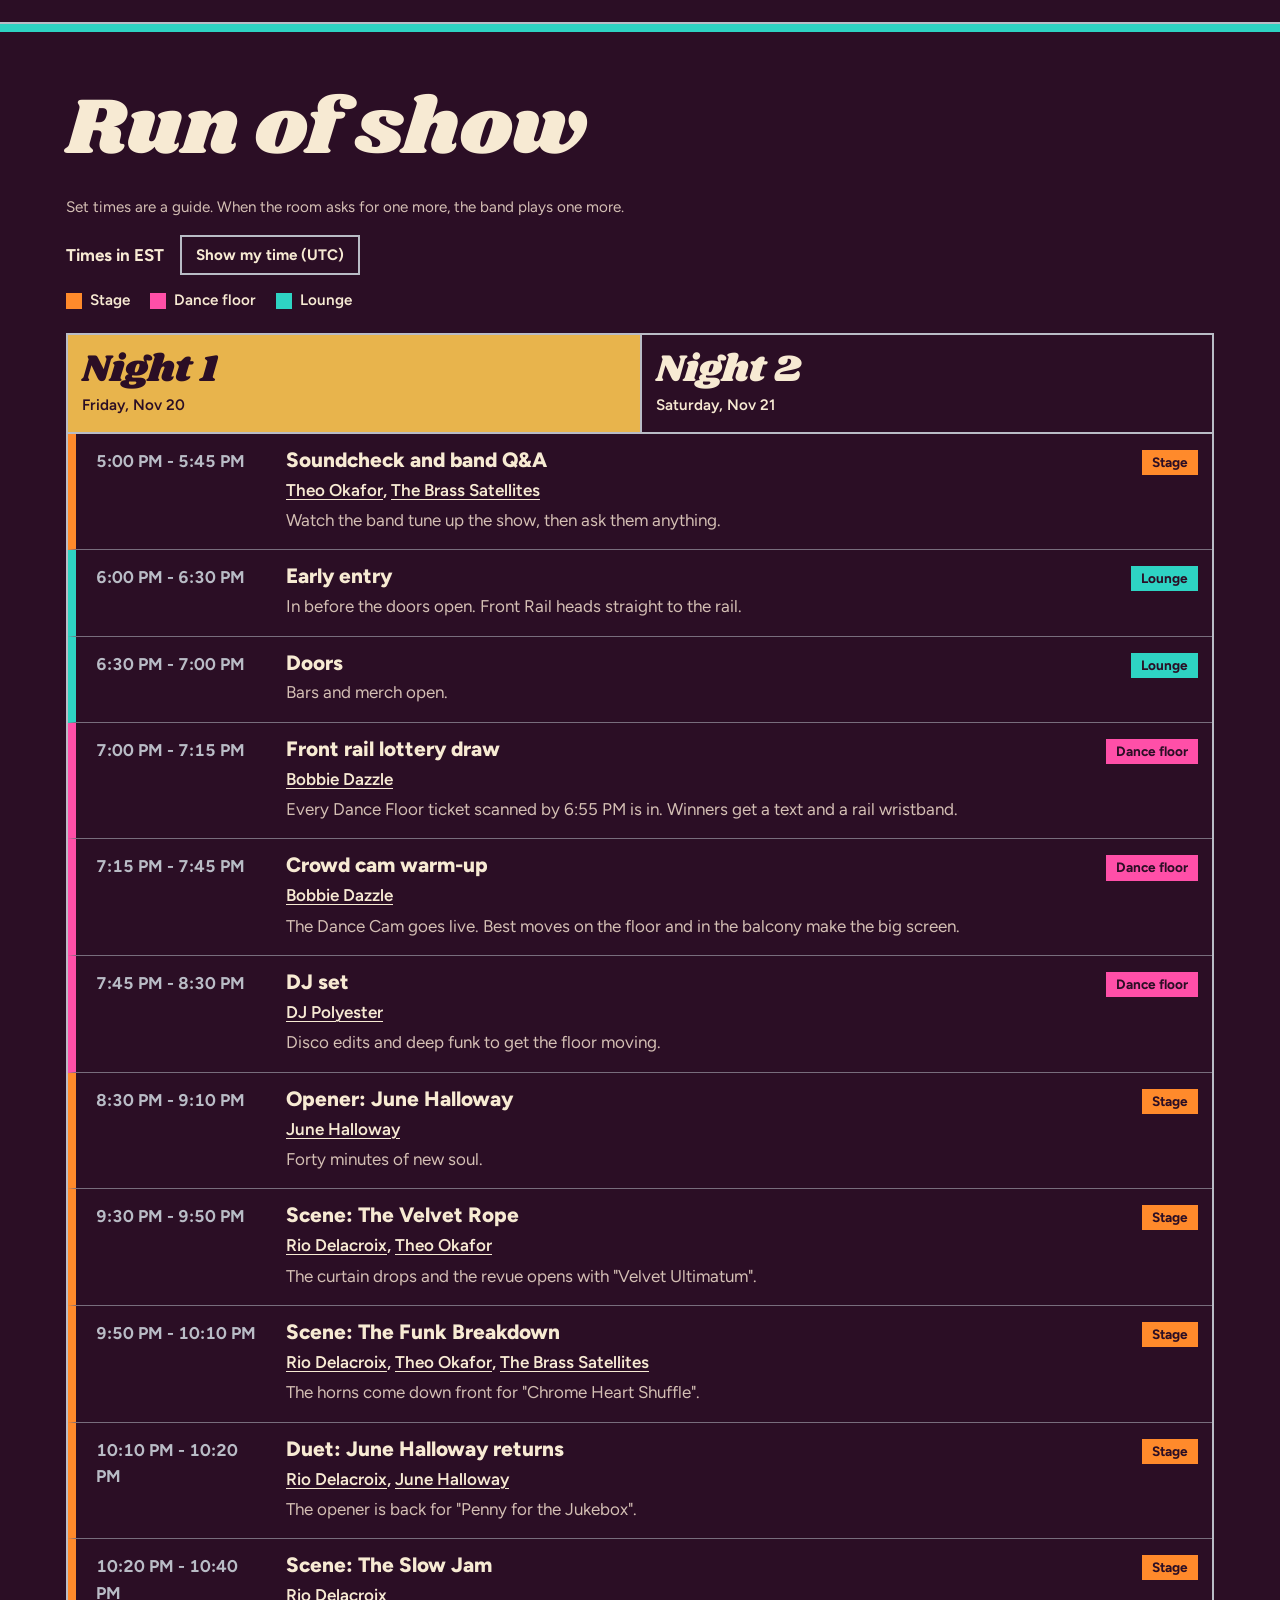
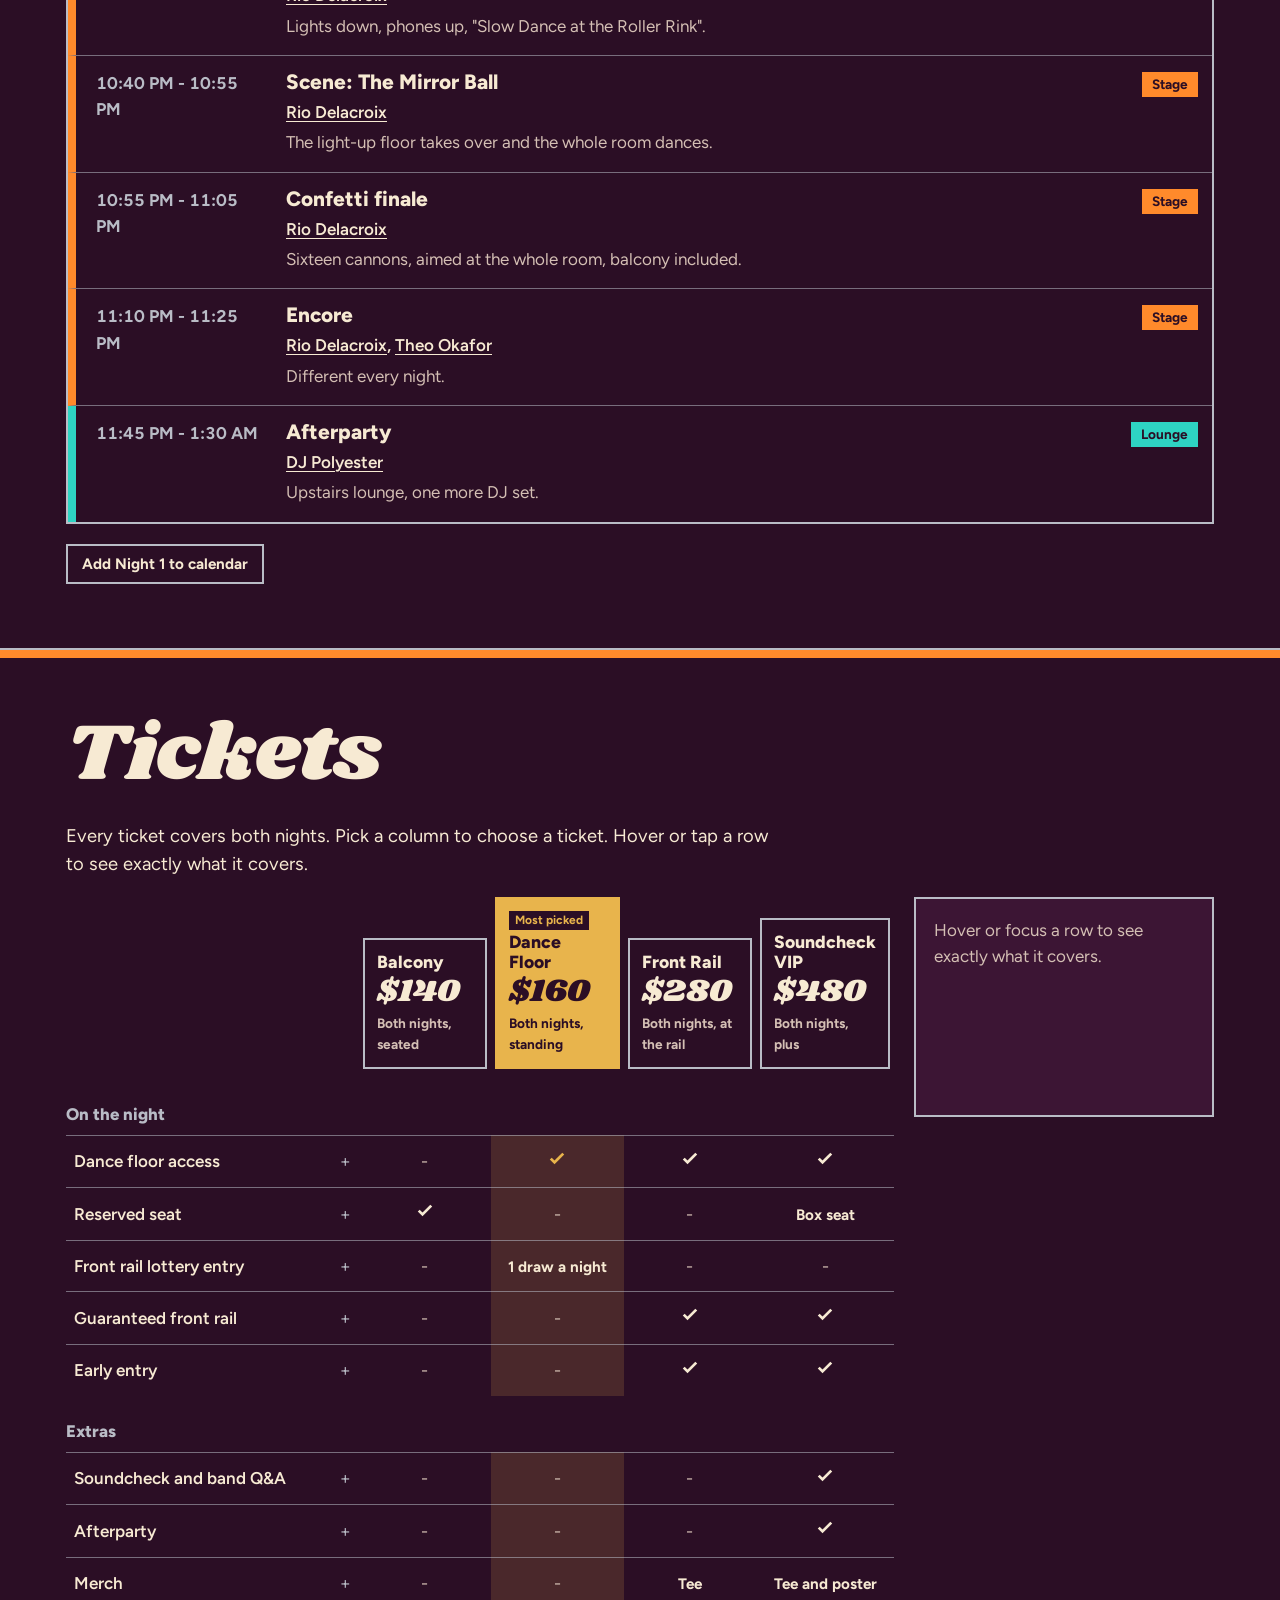
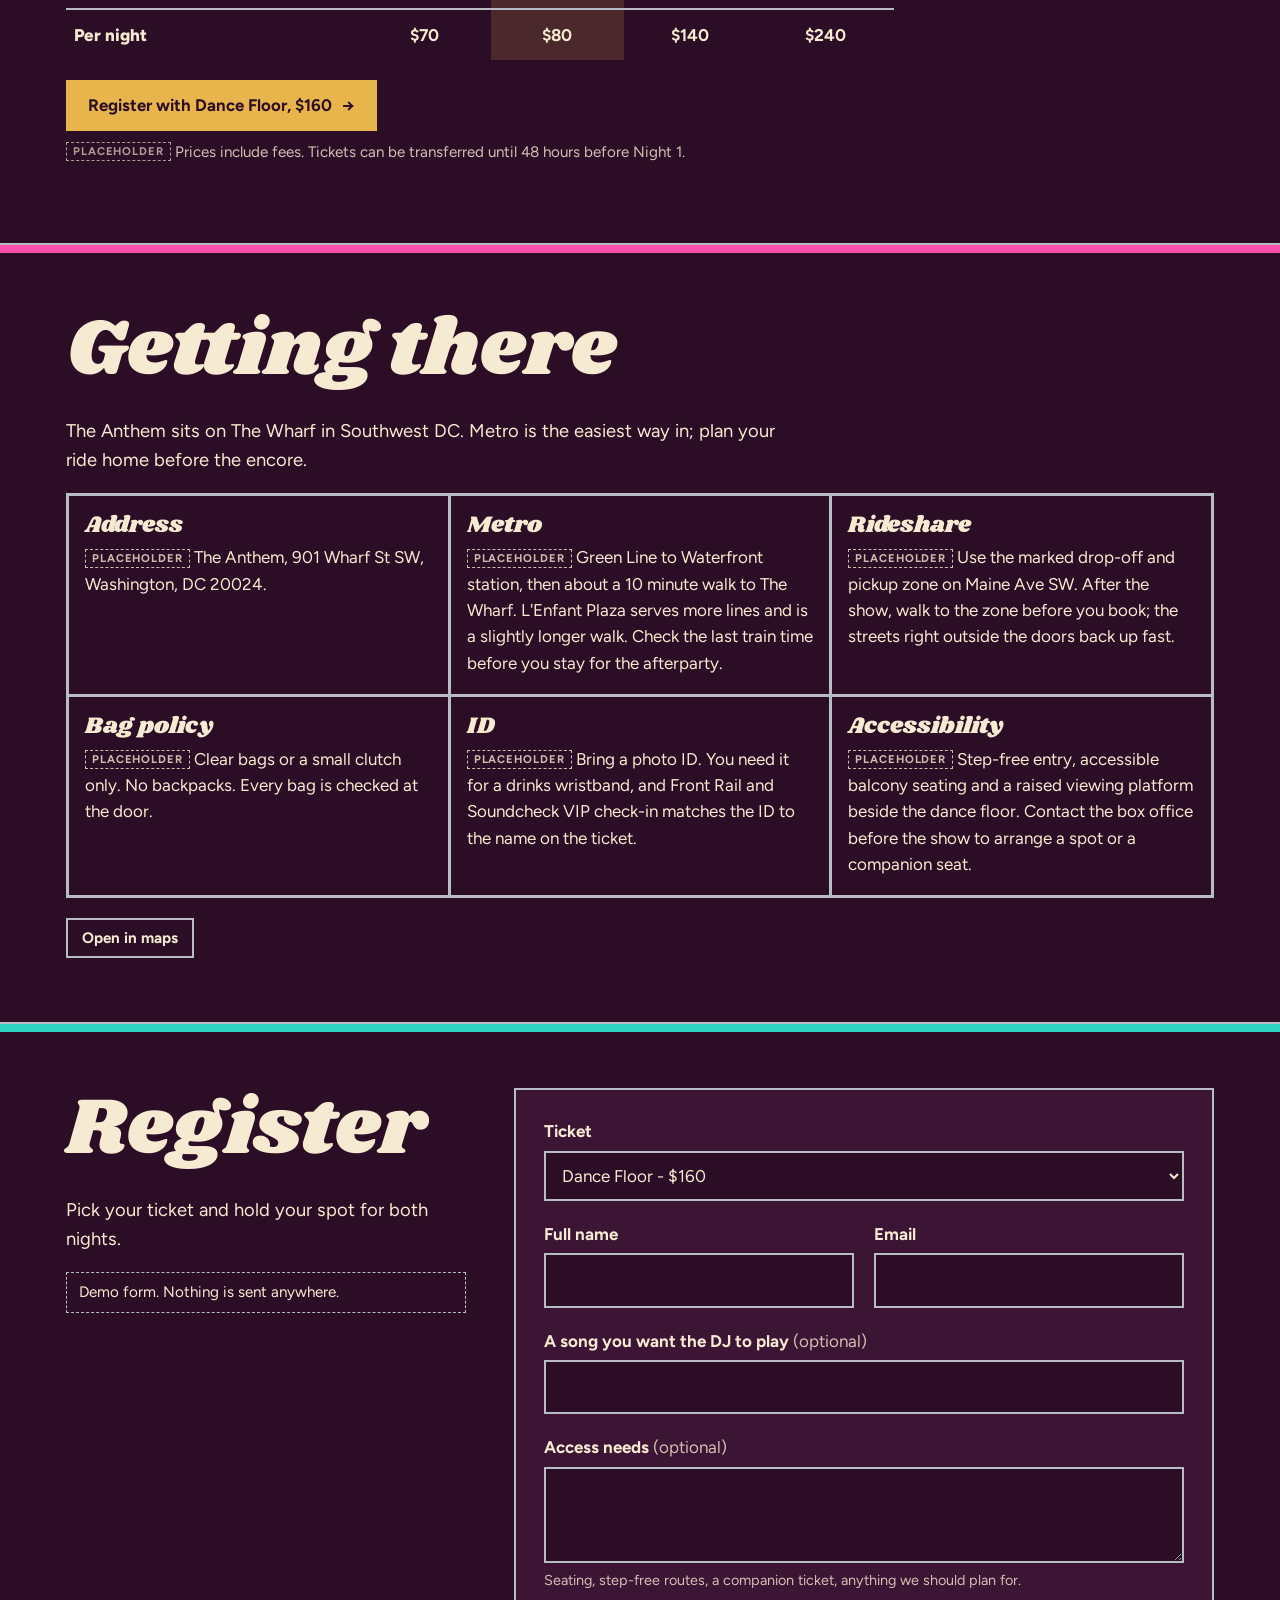
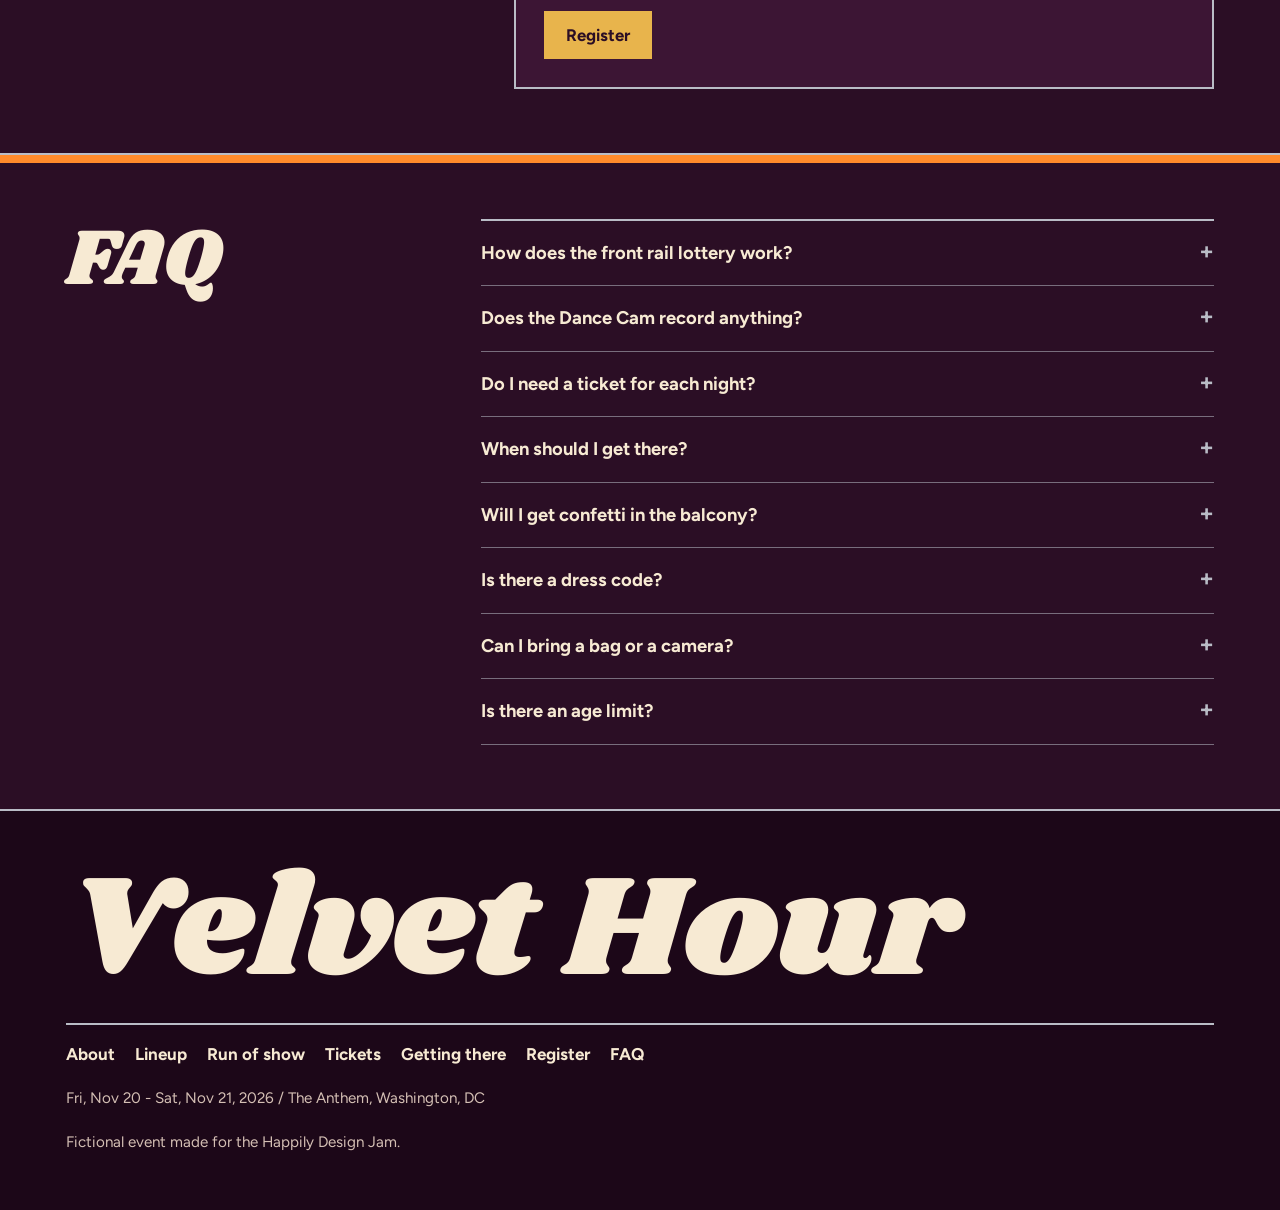
==== commit 6d2d22af: "Design pass: 1970s TV dance show look Plum velvet base, cream type, chrome rules, gold for the main " ====
--- a/index.html
+++ b/index.html
@@ -3,12 +3,13 @@
 <head>
   <meta charset="utf-8">
   <meta name="viewport" content="width=device-width, initial-scale=1">
+  <meta name="theme-color" content="#2b0e25">
   <title>Event</title>
   <meta name="description" content="">
-  <!-- FONTS: swap these two families in the design pass. Keep one display face + one body face. -->
+  <!-- FONTS: Shrikhand (display) + Figtree (body). Keep one display face + one body face. -->
   <link rel="preconnect" href="https://fonts.googleapis.com">
   <link rel="preconnect" href="https://fonts.gstatic.com" crossorigin>
-  <link href="https://fonts.googleapis.com/css2?family=Bricolage+Grotesque:opsz,wght@12..96,600;12..96,800&family=Public+Sans:wght@400;600&display=swap" rel="stylesheet">
+  <link href="https://fonts.googleapis.com/css2?family=Figtree:wght@400;600;700;800&family=Shrikhand&display=swap" rel="stylesheet">
   <link rel="stylesheet" href="styles.css">
 </head>
 <body>
--- a/styles.css
+++ b/styles.css
@@ -1,31 +1,44 @@
-/* Event kit styles.
-   DESIGN PASS: change the tokens in :root first. Everything else reads from them.
+/* Velvet Hour styles. 1970s TV dance show: plum velvet, cream type, chrome rules, gold for your pick.
+   Change the tokens in :root first. Everything else reads from them.
    Rules baked in: left-aligned text, flat buttons with hover/press feedback,
    one border level per element, no eyebrow labels, no decorative numbering,
-   no gradients. Color = meaning (tracks, selected ticket, states). */
+   no gradients, no shadows. Color = meaning:
+   tangerine = Stage, magenta = Dance floor, teal = Lounge (schedule, legend, dance floor, scene lights),
+   gold = your pick or the main action, chrome = rules and frames, rose = errors. */
 
 :root {
-  /* Palette: base + up to 3 meaning colors */
-  --bg: #f6f3ec;
-  --bg-2: #ebe6da;
-  --fg: #17171a;
-  --muted: #55535a;
-  --accent: #d2452a;       /* primary action, selected ticket */
-  --on-accent: #ffffff;
-  --track-1: #2a4fb8;      /* Main Stage */
-  --track-2: #d2452a;      /* Studio */
-  --track-3: #e0a92e;      /* Social */
-  --focus: #2a4fb8;
-
-  /* Type: one display face with character, one clean body face */
-  --display: "Bricolage Grotesque", "Arial Narrow", sans-serif;
-  --body: "Public Sans", "Helvetica Neue", Arial, sans-serif;
+  /* Base */
+  --bg: #2b0e25;           /* plum velvet */
+  --bg-2: #3c1534;         /* raised panel */
+  --bg-deep: #1c0718;      /* footer, floor grout */
+  --fg: #f7ead3;           /* cream */
+  --muted: #d4bfb4;
+  --chrome: #b9bcc6;       /* rules, frames */
+  --gold: #e8b44c;         /* primary action, selected ticket, selected tab */
+  --on-gold: #2b0e25;
+  --danger: #ff9b9b;       /* form errors */
+  --accent: var(--gold);
+  --on-accent: var(--on-gold);
+
+  /* Lights: one per track, used the same way everywhere */
+  --track-1: #ff8a2b;      /* Stage - tangerine */
+  --track-2: #ff4fa8;      /* Dance floor - magenta */
+  --track-3: #2ed3c3;      /* Lounge - teal */
+  --on-track: #2b0e25;
+  --focus: #f7ead3;
+
+  /* Type: one display face with 70s character, one clean body face */
+  --display: "Shrikhand", "Cooper Black", Georgia, serif;
+  --body: "Figtree", "Helvetica Neue", Arial, sans-serif;
 
   --gutter: 16px;
   --max: 1180px;
-  --rule: 2px solid var(--fg);
+  --rule: 2px solid var(--chrome);
+  --hair: 1px solid color-mix(in srgb, var(--chrome) 55%, transparent);
   --radius: 0px;
-}
+  --cell: 44px;            /* dance floor square */
+}
+@media (min-width: 760px) { :root { --cell: 60px; } }
 
 *, *::before, *::after { box-sizing: border-box; }
 html { scroll-behavior: smooth; -webkit-text-size-adjust: 100%; }
@@ -33,10 +46,10 @@
   html { scroll-behavior: auto; }
   *, *::before, *::after { animation: none !important; transition: none !important; }
 }
-body { margin: 0; background: var(--bg); color: var(--fg); font-family: var(--body); font-size: 1.0625rem; line-height: 1.55; overflow-x: hidden; }
+body { margin: 0; background: var(--bg); color: var(--fg); font-family: var(--body); font-size: 1.0625rem; line-height: 1.55; overflow-x: hidden; font-synthesis: none; }
 img { max-width: 100%; display: block; }
 a { color: inherit; }
-h1, h2, h3 { margin: 0; font-family: var(--display); font-weight: 800; line-height: 1; }
+h1, h2, h3 { margin: 0; font-family: var(--display); font-weight: 400; line-height: 1.05; }
 p { margin: 0 0 1em; }
 ul, ol, dl, dd { margin: 0; padding: 0; list-style: none; }
 .wrap { max-width: var(--max); margin: 0 auto; padding: 0 var(--gutter); }
@@ -44,14 +57,14 @@
 
 /* ---------- focus + skip ---------- */
 :focus-visible { outline: 3px solid var(--focus); outline-offset: 3px; }
-.skip-link { position: absolute; left: var(--gutter); top: -100px; z-index: 200; background: var(--fg); color: var(--bg); padding: 12px 16px; font-weight: 600; text-decoration: none; }
+.skip-link { position: absolute; left: var(--gutter); top: -100px; z-index: 200; background: var(--fg); color: var(--bg); padding: 12px 16px; font-weight: 700; text-decoration: none; }
 .skip-link:focus { top: var(--gutter); }
 main:focus { outline: none; }
 
 /* ---------- notice + placeholder tag ---------- */
-.notice { margin: 0; background: var(--fg); color: var(--bg); font-size: 0.9rem; font-weight: 600; padding: 8px var(--gutter); }
-.notice.is-error { background: var(--accent); color: var(--on-accent); }
-.ph { display: inline-block; font-size: 0.7rem; font-weight: 600; letter-spacing: 0.08em; text-transform: uppercase; padding: 0 6px; border: 1.5px dashed currentColor; vertical-align: 0.15em; opacity: 0.75; }
+.notice { margin: 0; background: var(--bg-deep); color: var(--muted); font-size: 0.9rem; font-weight: 600; padding: 8px var(--gutter); }
+.notice.is-error { background: var(--danger); color: var(--bg); }
+.ph { display: inline-block; font-family: var(--body); font-size: 0.7rem; font-weight: 700; letter-spacing: 0.08em; text-transform: uppercase; padding: 0 6px; border: 1.5px dashed currentColor; vertical-align: 0.15em; opacity: 0.8; }
 
 /* ---------- header ---------- */
 .site-header {
@@ -59,9 +72,9 @@
   display: grid; grid-template-columns: 1fr auto; grid-template-areas: "brand cta" "nav nav";
   gap: 6px 12px; align-items: center; padding: 10px var(--gutter) 0;
 }
-.brand { grid-area: brand; display: flex; align-items: center; gap: 10px; text-decoration: none; }
-.brand-mark { display: inline-grid; place-items: center; min-width: 34px; height: 34px; padding: 0 4px; background: var(--fg); color: var(--bg); font-family: var(--display); font-weight: 800; font-size: 0.95rem; }
-.brand-name { font-family: var(--display); font-weight: 800; font-size: 1.2rem; }
+.brand { grid-area: brand; display: flex; align-items: center; gap: 10px; text-decoration: none; min-width: 0; }
+.brand-mark { display: inline-grid; place-items: center; min-width: 36px; height: 36px; padding: 0 5px; border: var(--rule); color: var(--fg); font-family: var(--display); font-size: 0.95rem; }
+.brand-name { font-family: var(--display); font-size: 1.3rem; white-space: nowrap; }
 .header-cta { grid-area: cta; }
 .site-header nav { grid-area: nav; margin: 0 calc(var(--gutter) * -1); }
 .nav-list { display: flex; gap: 2px; overflow-x: auto; padding: 2px var(--gutter) 8px; scrollbar-width: none; }
@@ -77,134 +90,164 @@
 /* ---------- buttons: flat at rest, feedback on hover/press ---------- */
 .btn {
   display: inline-flex; align-items: center; justify-content: center; gap: 10px; min-height: 48px; padding: 10px 20px;
-  font-family: var(--body); font-weight: 600; font-size: 1.05rem; text-decoration: none; cursor: pointer;
-  background: transparent; color: var(--fg); border: var(--rule); border-radius: var(--radius);
-  transition: background-color 120ms ease, color 120ms ease;
-}
-.btn:hover { background: var(--fg); color: var(--bg); }
+  font-family: var(--body); font-weight: 700; font-size: 1.05rem; text-decoration: none; cursor: pointer;
+  background: var(--bg); color: var(--fg); border: var(--rule); border-radius: var(--radius);
+  transition: background-color 120ms ease, color 120ms ease, border-color 120ms ease;
+}
+.btn:hover { background: var(--fg); color: var(--bg); border-color: var(--fg); }
 .btn:active { transform: translateY(1px); }
 .btn .arrow { transition: transform 120ms ease; }
 .btn:hover .arrow { transform: translateX(4px); }
-.btn-primary { background: var(--accent); color: var(--on-accent); border-color: var(--accent); }
+.btn-primary { background: var(--gold); color: var(--on-gold); border-color: var(--gold); }
 .btn-primary:hover { background: var(--fg); border-color: var(--fg); color: var(--bg); }
 .btn-small { min-height: 40px; padding: 6px 14px; font-size: 0.95rem; }
 
-/* ---------- hero ---------- */
-.hero { position: relative; overflow: hidden; border-bottom: var(--rule); }
+/* ---------- hero: light-up dance floor ---------- */
+.hero { position: relative; overflow: hidden; border-bottom: var(--rule); background: var(--bg-deep); }
 .hero-moment { position: absolute; inset: 0; pointer-events: none; }
-.hero-inner { position: relative; max-width: var(--max); margin: 0 auto; padding: 36px var(--gutter) 40px; }
-.hero-when { font-weight: 600; margin-bottom: 18px; }
-.hero-when .sep { margin: 0 10px; opacity: 0.5; }
-.hero h1 { font-size: clamp(4rem, 21vw, 12rem); line-height: 0.86; letter-spacing: -0.02em; margin-bottom: 24px; }
-.hero h1 span { display: block; }
-.hero h1 span:nth-child(2) { color: var(--accent); }
-.hero-sub { max-width: 46ch; font-size: 1.15rem; margin-bottom: 26px; }
-.hero-ctas { display: flex; flex-wrap: wrap; gap: 12px; margin-bottom: 36px; }
+.floor { position: absolute; inset: 0; display: grid; grid-template-columns: repeat(var(--cols), var(--cell)); grid-auto-rows: var(--cell); gap: 3px; padding: 3px; }
+.floor i { display: block; background: var(--bg); transition: background-color 700ms ease; }
+.floor i.l1 { background: var(--track-1); }
+.floor i.l2 { background: var(--track-2); }
+.floor i.l3 { background: var(--track-3); }
+.floor i.hot { transition-duration: 60ms; }
+.hero-inner { position: relative; max-width: var(--max); margin: 0 auto; padding: 32px var(--gutter) 40px; }
+/* Text sits on solid plum cards, like TV captions, so the lit floor never covers it. */
+.hero-when, .hero h1 span, .hero-sub { background: var(--bg); }
+.hero-when { display: inline-block; font-weight: 700; margin-bottom: 16px; padding: 6px 12px; border: var(--rule); }
+.hero-when .sep { margin: 0 10px; color: var(--chrome); }
+.hero h1 { font-size: clamp(3.3rem, 23vw, 10.5rem); line-height: 1; margin-bottom: 20px; }
+.hero h1 span { display: table; padding: 0.02em 0.16em 0.12em 0.1em; }
+.hero h1 span + span { margin-top: -2px; }
+.hero-sub { max-width: 46ch; font-size: 1.15rem; margin-bottom: 20px; padding: 14px 16px; border-left: 4px solid var(--chrome); }
+.hero-ctas { display: flex; flex-wrap: wrap; gap: 12px; margin-bottom: 28px; }
 .hero-ctas .btn { flex: 1 1 160px; }
-.hero-facts { display: grid; grid-template-columns: repeat(2, 1fr); border-top: var(--rule); }
-.hero-facts li { padding: 10px 0 0; }
-.hero-facts .n { display: block; font-family: var(--display); font-weight: 800; font-size: clamp(2.4rem, 11vw, 4rem); line-height: 1; }
+.hero-facts { display: grid; grid-template-columns: repeat(2, 1fr); gap: 3px; background: var(--chrome); border: 3px solid var(--chrome); max-width: 760px; }
+.hero-facts li { background: var(--bg); padding: 10px 14px 12px; }
+.hero-facts .n { display: block; font-family: var(--display); font-size: clamp(2.2rem, 10vw, 3.4rem); line-height: 1.1; }
 .hero-facts .l { font-size: 0.95rem; color: var(--muted); }
 @media (min-width: 720px) {
-  .hero-inner { padding-top: 56px; padding-bottom: 56px; }
-  .hero-ctas .btn { flex: 0 0 auto; min-width: 190px; }
+  .hero-inner { padding-top: 64px; padding-bottom: 64px; }
+  .hero-ctas .btn { flex: 0 0 auto; min-width: 200px; }
   .hero-facts { grid-template-columns: repeat(4, 1fr); }
 }
 
-/* ---------- sections ---------- */
-.section { padding: 56px 0; border-bottom: var(--rule); }
-.section-title { font-size: clamp(2.4rem, 10vw, 4.75rem); letter-spacing: -0.01em; margin-bottom: 22px; }
+/* ---------- sections as scenes ---------- */
+/* Each scene gets the next stage light in turn: Stage, Dance floor, Lounge. */
+#sections > section:nth-child(3n+1) { --scene: var(--track-1); }
+#sections > section:nth-child(3n+2) { --scene: var(--track-2); }
+#sections > section:nth-child(3n+3) { --scene: var(--track-3); }
+.section { position: relative; padding: 64px 0; border-bottom: var(--rule); }
+.section::before { content: ""; position: absolute; top: 0; left: 0; right: 0; height: 8px; background: var(--scene, var(--chrome)); transform: scaleX(0); transform-origin: left; }
+.section.is-lit::before { transform: scaleX(1); animation: sweep 1100ms cubic-bezier(.2, .7, .2, 1) both; }
+.section.is-held::before { animation: none; }
+@keyframes sweep { from { transform: scaleX(0); } to { transform: scaleX(1); } }
+@media (prefers-reduced-motion: reduce) { .section::before { transform: scaleX(1); } }
+.section-title { font-size: clamp(2.5rem, 11vw, 5rem); margin-bottom: 24px; }
 .lede { font-size: 1.15rem; max-width: 60ch; }
 .note { font-size: 0.95rem; color: var(--muted); }
+
+/* About: the one cream scene. Heading left, copy right. */
+.sec-about { background: var(--fg); color: var(--bg); }
+.sec-about :focus-visible { outline-color: var(--bg); }
 .about-copy p { max-width: 62ch; }
-@media (min-width: 880px) { .about-copy { margin-left: 33%; } }
-
-/* ---------- speakers: one featured, the rest smaller ---------- */
-.sp-featured { display: grid; gap: 16px; margin: 8px 0 32px; }
+.about-copy .lede { font-size: clamp(1.2rem, 3.6vw, 1.5rem); line-height: 1.45; font-weight: 600; }
+@media (min-width: 880px) {
+  .sec-about .wrap { display: grid; grid-template-columns: 5fr 7fr; gap: 48px; align-items: start; }
+  .sec-about .section-title { margin: 0; }
+}
+
+/* ---------- lineup: headliner marquee, then nameplates ---------- */
+.sp-featured { display: grid; gap: 20px; margin: 8px 0 40px; border: 3px solid var(--chrome); padding: 16px; background: var(--bg-2); }
 .sp-featured .sp-photo { aspect-ratio: 4 / 5; width: 100%; max-width: 420px; }
-.sp-featured .sp-name { font-size: clamp(2rem, 8vw, 3.25rem); }
-.sp-photo { width: 100%; aspect-ratio: 1; object-fit: cover; background: var(--bg-2); }
-.sp-initials { display: grid; place-items: center; font-family: var(--display); font-weight: 800; font-size: 2.5rem; color: var(--muted); }
-.sp-featured .sp-initials { font-size: 5rem; }
-.sp-name { font-size: 1.35rem; margin: 10px 0 4px; }
+.sp-featured .sp-name { font-size: clamp(2.3rem, 9vw, 4rem); margin-top: 0; }
+.sp-photo { width: 100%; aspect-ratio: 1; object-fit: cover; background: var(--bg); border: var(--rule); }
+.sp-initials { display: grid; place-items: center; font-family: var(--display); font-size: 2.4rem; color: var(--chrome); }
+.sp-featured .sp-initials { font-size: clamp(4rem, 18vw, 7rem); color: var(--fg); }
+.sp-name { font-size: 1.4rem; margin: 12px 0 2px; }
 .sp-name a { text-decoration: none; }
-.sp-role { color: var(--muted); font-size: 0.95rem; margin-bottom: 8px; }
-.sp-bio { max-width: 52ch; }
-.sp-sessions li { border-top: 1px solid var(--fg); padding: 6px 0; font-size: 0.95rem; }
+.sp-role { color: var(--muted); font-size: 0.95rem; margin-bottom: 10px; }
+.sp-bio { max-width: 52ch; font-size: 1.1rem; }
+.sp-sessions li { border-top: var(--hair); padding: 6px 0; font-size: 0.95rem; break-inside: avoid; }
 .sp-sessions a { text-decoration: none; display: block; }
 .sp-sessions a:hover { text-decoration: underline; }
-.sp-sessions .t { font-weight: 600; }
-.sp-grid { display: grid; grid-template-columns: repeat(2, 1fr); gap: 24px 16px; }
+.sp-sessions .t { font-weight: 700; }
+.sp-grid { display: grid; grid-template-columns: repeat(2, 1fr); gap: 28px 16px; }
+.sp-card { border-top: 3px solid var(--chrome); padding-top: 12px; }
+.sp-card .sp-photo { aspect-ratio: 3 / 2; }
 @media (min-width: 720px) {
-  .sp-featured { grid-template-columns: minmax(260px, 420px) 1fr; gap: 32px; align-items: end; }
+  .sp-featured { grid-template-columns: minmax(240px, 360px) 1fr; gap: 32px; padding: 24px; }
+  .sp-featured .sp-sessions { columns: 2; column-gap: 24px; }
   .sp-grid { grid-template-columns: repeat(3, 1fr); }
 }
-@media (min-width: 1040px) { .sp-grid { grid-template-columns: repeat(5, 1fr); } }
-
-/* ---------- schedule ---------- */
+@media (min-width: 1040px) { .sp-grid { grid-template-columns: repeat(6, 1fr); } }
+
+/* ---------- run of show ---------- */
 .track-1 { --track: var(--track-1); }
 .track-2 { --track: var(--track-2); }
 .track-3 { --track: var(--track-3); }
 .tz-bar { display: flex; flex-wrap: wrap; align-items: center; gap: 8px 16px; margin-bottom: 14px; }
-.tz-label { margin: 0; font-weight: 600; }
-.track-legend { display: flex; flex-wrap: wrap; gap: 6px 18px; margin-bottom: 18px; font-size: 0.95rem; }
+.tz-label { margin: 0; font-weight: 700; }
+.track-legend { display: flex; flex-wrap: wrap; gap: 6px 20px; margin-bottom: 20px; font-size: 0.95rem; font-weight: 600; }
 .track-legend li { display: flex; align-items: center; gap: 8px; }
-.swatch { width: 14px; height: 14px; background: var(--track); display: inline-block; }
-.day-tabs { display: grid; grid-auto-flow: column; grid-auto-columns: 1fr; border: var(--rule); margin-bottom: 8px; }
-.day-tab { appearance: none; border: 0; background: transparent; color: var(--fg); padding: 12px; text-align: left; cursor: pointer; font: inherit; }
+.swatch { width: 16px; height: 16px; background: var(--track); display: inline-block; }
+.day-tabs { display: grid; grid-auto-flow: column; grid-auto-columns: 1fr; border: var(--rule); margin-bottom: 0; }
+.day-tab { appearance: none; border: 0; background: var(--bg); color: var(--fg); padding: 14px; text-align: left; cursor: pointer; font: inherit; transition: background-color 120ms ease; }
 .day-tab + .day-tab { border-left: var(--rule); }
-.day-tab .dt-label { display: block; font-family: var(--display); font-weight: 800; font-size: clamp(1.5rem, 6vw, 2.25rem); line-height: 1; }
-.day-tab .dt-title { font-size: 0.9rem; }
-.day-tab[aria-selected="true"] { background: var(--fg); color: var(--bg); }
+.day-tab .dt-label { display: block; font-family: var(--display); font-size: clamp(1.6rem, 6vw, 2.4rem); line-height: 1.1; }
+.day-tab .dt-title { font-size: 0.95rem; font-weight: 600; }
+.day-tab[aria-selected="true"] { background: var(--gold); color: var(--on-gold); }
 .day-tab:hover:not([aria-selected="true"]) { background: var(--bg-2); }
 .day-panel[hidden] { display: none; }
 .day-single { font-size: 1.5rem; margin-bottom: 8px; }
-.sessions { margin-bottom: 18px; }
-.session { display: grid; grid-template-columns: 1fr; gap: 4px; padding: 14px 0 14px 14px; border-bottom: 1px solid var(--fg); border-left: 6px solid var(--track, var(--fg)); scroll-margin-top: 120px; transition: background-color 400ms ease; }
+.sessions { margin-bottom: 20px; border: var(--rule); border-top: 0; }
+.session { display: grid; grid-template-columns: 1fr; gap: 4px; padding: 14px 14px 16px 16px; border-bottom: var(--hair); border-left: 8px solid var(--track, var(--chrome)); scroll-margin-top: 120px; transition: background-color 400ms ease; }
+.session:last-child { border-bottom: 0; }
 .session.is-flash { background: var(--bg-2); }
-.s-time { font-weight: 600; font-variant-numeric: tabular-nums; }
-.s-title { font-size: 1.4rem; }
+.s-time { font-weight: 700; font-variant-numeric: tabular-nums; color: var(--chrome); }
+.s-title { font-family: var(--body); font-weight: 800; font-size: 1.3rem; line-height: 1.2; }
 .s-speakers { margin: 4px 0 0; font-weight: 600; }
-.s-speakers a { text-decoration-thickness: 1px; }
+.s-speakers a { text-decoration-thickness: 1px; text-underline-offset: 3px; }
 .s-detail { margin: 4px 0 0; color: var(--muted); }
-.s-track { justify-self: start; font-size: 0.85rem; font-weight: 600; padding: 1px 8px; background: var(--track); color: #fff; }
-.track-3 .s-track { color: var(--fg); }
+.s-track { justify-self: start; font-size: 0.85rem; font-weight: 700; padding: 2px 10px; background: var(--track); color: var(--on-track); }
 @media (min-width: 760px) {
-  .session { grid-template-columns: 180px 1fr auto; gap: 20px; align-items: baseline; padding-left: 18px; }
+  .session { grid-template-columns: 170px 1fr auto; gap: 20px; align-items: baseline; padding-left: 20px; }
 }
 
 /* ---------- ticket matrix ---------- */
 .matrix-wrap { border: 0; padding: 0; margin: 0 0 20px; min-width: 0; }
 .matrix-layout { display: grid; gap: 20px; }
 .matrix { width: 100%; border-collapse: collapse; }
-.m-pick { display: grid; gap: 2px; cursor: pointer; padding: 12px; border: var(--rule); height: 100%; text-align: left; }
+.m-pick { display: grid; gap: 2px; cursor: pointer; padding: 12px; border: var(--rule); height: 100%; text-align: left; background: var(--bg); transition: background-color 120ms ease; }
+.m-pick:hover { background: var(--bg-2); }
 .m-pick input { position: absolute; opacity: 0; width: 1px; height: 1px; }
 .m-pick:has(input:focus-visible) { outline: 3px solid var(--focus); outline-offset: 2px; }
-.m-name { font-family: var(--display); font-weight: 800; font-size: 1.25rem; line-height: 1.05; }
-.m-price { font-family: var(--display); font-weight: 800; font-size: 2rem; line-height: 1; }
+.m-name { font-weight: 800; font-size: 1.1rem; line-height: 1.15; }
+.m-price { font-family: var(--display); font-size: 2rem; line-height: 1.15; }
 .m-note { font-size: 0.85rem; color: var(--muted); }
-.m-rec { justify-self: start; font-size: 0.75rem; font-weight: 600; padding: 0 6px; background: var(--fg); color: var(--bg); }
-th.is-sel .m-pick { background: var(--accent); color: var(--on-accent); border-color: var(--accent); }
+.m-rec { justify-self: start; font-size: 0.75rem; font-weight: 700; padding: 0 6px; background: var(--fg); color: var(--bg); }
+th.is-sel .m-pick { background: var(--gold); color: var(--on-gold); border-color: var(--gold); }
 th.is-sel .m-note { color: inherit; }
-th.is-sel .m-rec { background: var(--on-accent); color: var(--accent); }
-.m-group th { text-align: left; font-size: 0.85rem; font-weight: 600; letter-spacing: 0.06em; text-transform: uppercase; padding: 18px 0 6px; color: var(--muted); }
+th.is-sel .m-rec { background: var(--on-gold); color: var(--gold); }
+.m-group th { text-align: left; font-size: 1.05rem; font-weight: 800; padding: 22px 0 8px; color: var(--chrome); }
 .m-label { appearance: none; background: none; border: 0; padding: 0; font: inherit; font-weight: 600; color: inherit; text-align: left; cursor: pointer; display: flex; gap: 8px; align-items: baseline; width: 100%; }
-.m-more { margin-left: auto; font-weight: 400; }
+.m-more { margin-left: auto; font-weight: 400; color: var(--chrome); }
 .m-label[aria-expanded="true"] .m-more { transform: rotate(45deg); }
 .m-row.is-hot { background: var(--bg-2); }
 .yes { color: var(--fg); display: inline-flex; }
 .yes svg { width: 20px; height: 20px; }
-td.is-sel .yes { color: var(--accent); }
+td.is-sel .yes { color: var(--gold); }
 .no { color: var(--muted); }
-.val { font-weight: 600; font-size: 0.95rem; }
+.val { font-weight: 700; font-size: 0.95rem; }
 .m-detail td { padding: 0 0 12px; }
-.pv { background: var(--bg-2); padding: 14px; }
-.pv-title { font-family: var(--display); font-weight: 800; font-size: 1.2rem; margin-bottom: 8px; }
-.pv-list li { padding: 4px 0; border-top: 1px solid var(--fg); font-size: 0.95rem; }
-.pv-list .t { font-weight: 600; }
+.pv { background: var(--bg-2); padding: 14px; border-left: 4px solid var(--chrome); }
+.pv-title { font-family: var(--display); font-size: 1.3rem; margin-bottom: 8px; }
+.pv-list li { padding: 5px 0; border-top: var(--hair); font-size: 0.95rem; }
+.pv-list .t { font-weight: 700; }
 .pv-incl { margin: 10px 0 0; font-size: 0.9rem; color: var(--muted); }
 .preview { display: none; }
-.matrix tfoot th { text-align: left; font-weight: 600; }
+.matrix tfoot th { text-align: left; font-weight: 800; }
+.matrix tfoot td { font-weight: 700; }
 .matrix-cta { display: grid; gap: 10px; justify-items: start; }
 
 /* Phones: every row stacks - label on top, one small cell per tier underneath. No sideways scroll. */
@@ -215,74 +258,93 @@
   .matrix thead th { display: block; }
   .m-group th { display: block; }
   .matrix tr[hidden] { display: none; }
-  .matrix .m-row, .matrix tfoot tr { display: grid; grid-template-columns: repeat(var(--tiers, 4), 1fr); border-top: 1px solid var(--fg); padding: 10px 0; }
+  .matrix .m-row, .matrix tfoot tr { display: grid; grid-template-columns: repeat(var(--tiers, 4), 1fr); border-top: var(--hair); padding: 10px 0; }
+  .matrix tfoot tr { border-top: var(--rule); }
   .matrix .m-row th, .matrix tfoot th { grid-column: 1 / -1; padding-bottom: 6px; }
   .matrix .m-row td, .matrix tfoot td { display: grid; gap: 2px; align-content: start; font-size: 0.95rem; }
-  .m-row td::before, .matrix tfoot td::before { content: attr(data-tier); font-size: 0.72rem; color: var(--muted); }
+  .m-row td::before, .matrix tfoot td::before { content: attr(data-tier); font-size: 0.72rem; font-weight: 400; color: var(--muted); }
   .m-detail td { display: block; }
 }
 @media (min-width: 880px) {
   .matrix-layout { grid-template-columns: 1fr 300px; align-items: start; }
-  .preview { display: block; position: sticky; top: 90px; background: var(--bg-2); padding: 16px; min-height: 200px; }
+  .preview { display: block; position: sticky; top: 90px; background: var(--bg-2); padding: 18px; min-height: 220px; border: var(--rule); }
   .pv-empty { color: var(--muted); }
-  .matrix thead th { padding: 0 4px 8px; vertical-align: bottom; width: 16%; }
-  .m-row th, .m-row td, .matrix tfoot th, .matrix tfoot td { border-top: 1px solid var(--fg); padding: 12px 8px; }
+  .matrix thead th { padding: 0 4px 10px; vertical-align: bottom; width: 16%; }
+  .m-row th, .m-row td, .matrix tfoot th, .matrix tfoot td { border-top: var(--hair); padding: 12px 8px; }
+  .matrix tfoot th, .matrix tfoot td { border-top: var(--rule); }
   .m-row td, .matrix tfoot td { text-align: center; }
-  .m-row td.is-sel, .matrix tfoot td.is-sel { background: color-mix(in srgb, var(--accent) 12%, transparent); }
+  .m-row td.is-sel, .matrix tfoot td.is-sel { background: color-mix(in srgb, var(--gold) 16%, transparent); }
   .m-detail { display: none; }
 }
 
 /* ---------- sponsors ---------- */
 .sponsor-tier { margin-bottom: 26px; }
-.tier-name { font-size: 1.1rem; margin-bottom: 10px; font-family: var(--body); font-weight: 600; color: var(--muted); }
+.tier-name { font-size: 1.1rem; margin-bottom: 10px; font-family: var(--body); font-weight: 700; color: var(--muted); }
 .sponsor-list { display: flex; flex-wrap: wrap; gap: 12px 28px; align-items: center; }
 .sponsor-list img { max-height: 48px; width: auto; }
-.wordmark { font-family: var(--display); font-weight: 800; font-size: 1.4rem; }
+.wordmark { font-family: var(--display); font-size: 1.4rem; }
 .sponsor-tier.is-top .wordmark { font-size: clamp(2rem, 8vw, 3rem); }
 .sponsor-tier.is-top img { max-height: 80px; }
 
-/* ---------- venue: ruled list ---------- */
-.ruled > div { border-top: var(--rule); padding: 12px 0 16px; display: grid; gap: 4px; }
-.ruled dt { font-family: var(--display); font-weight: 800; font-size: 1.3rem; }
-@media (min-width: 760px) { .ruled > div { grid-template-columns: 240px 1fr; gap: 24px; } }
-
-/* ---------- registration ---------- */
-.demo { border: 1.5px dashed var(--fg); padding: 8px 12px; font-size: 0.95rem; max-width: 760px; }
-.reg-form { display: grid; gap: 20px; max-width: 760px; }
+/* ---------- venue: chrome-framed info board ---------- */
+.sec-venue .wrap > .btn { margin-top: 20px; }
+.ruled { display: grid; gap: 3px; background: var(--chrome); border: 3px solid var(--chrome); }
+.ruled > div { background: var(--bg); padding: 16px 16px 18px; display: grid; gap: 6px; align-content: start; }
+.ruled dt { font-family: var(--display); font-size: 1.45rem; line-height: 1.15; }
+@media (min-width: 640px) { .ruled { grid-template-columns: repeat(2, 1fr); } }
+@media (min-width: 1040px) { .ruled { grid-template-columns: repeat(3, 1fr); } }
+
+/* ---------- registration: form on a raised panel ---------- */
+.sec-register .wrap { display: grid; gap: 0 48px; }
+.demo { border: 1.5px dashed var(--chrome); padding: 8px 12px; font-size: 0.95rem; max-width: 760px; }
+.reg-form { display: grid; gap: 20px; max-width: 760px; background: var(--bg-2); padding: 20px 16px; border: var(--rule); }
 .field { display: grid; gap: 6px; }
-.field label { font-weight: 600; }
+.field label { font-weight: 700; }
 .opt { font-weight: 400; color: var(--muted); }
-.field input, .field select, .field textarea { font: inherit; color: var(--fg); background: #fff; border: var(--rule); border-radius: var(--radius); padding: 12px; min-height: 50px; width: 100%; }
+.field input, .field select, .field textarea { font: inherit; color: var(--fg); background: var(--bg); border: var(--rule); border-radius: var(--radius); padding: 12px; min-height: 50px; width: 100%; }
+.field select { color-scheme: dark; }
 .field textarea { min-height: 96px; resize: vertical; }
 .hint { font-size: 0.9rem; color: var(--muted); }
-.error { color: var(--accent); font-weight: 600; font-size: 0.95rem; }
+.error { color: var(--danger); font-weight: 700; font-size: 0.95rem; }
 .error:empty { display: none; }
-[aria-invalid="true"] { border-color: var(--accent) !important; }
+[aria-invalid="true"] { border-color: var(--danger) !important; }
 .two-col { display: grid; gap: 20px; }
-@media (min-width: 640px) { .two-col { grid-template-columns: 1fr 1fr; } }
+@media (min-width: 640px) { .two-col { grid-template-columns: 1fr 1fr; } .reg-form { padding: 28px; } }
 .reg-form .btn { justify-self: start; }
-.confirm { border: var(--rule); padding: 18px; max-width: 760px; background: #fff; }
+.confirm { border: 3px solid var(--gold); padding: 20px; max-width: 760px; background: var(--bg-2); }
 .confirm-kicker { font-size: 0.9rem; color: var(--muted); margin-bottom: 4px; }
 .confirm h3 { font-size: clamp(2rem, 8vw, 3rem); margin-bottom: 14px; }
 .confirm-dl { display: grid; grid-template-columns: auto 1fr; gap: 4px 16px; margin-bottom: 14px; }
-.confirm-dl dt { font-weight: 600; }
+.confirm-dl dt { font-weight: 700; }
 .confirm-actions { display: flex; flex-wrap: wrap; gap: 10px; }
-
-/* ---------- FAQ ---------- */
+@media (min-width: 960px) {
+  .sec-register .wrap { grid-template-columns: 4fr 7fr; }
+  .sec-register .section-title, .sec-register .lede, .sec-register .demo { grid-column: 1; }
+  .sec-register #reg-out { grid-column: 2; grid-row: 1 / span 4; }
+}
+
+/* ---------- FAQ: heading holds on the left, answers on the right ---------- */
 .faq-list { border-top: var(--rule); max-width: 880px; }
-.faq-item { border-bottom: 1px solid var(--fg); }
-.faq-item summary { display: grid; grid-template-columns: 1fr auto; gap: 14px; align-items: baseline; padding: 16px 0; cursor: pointer; list-style: none; font-weight: 600; font-size: 1.15rem; }
+.faq-item { border-bottom: var(--hair); }
+.faq-item summary { display: grid; grid-template-columns: 1fr auto; gap: 14px; align-items: baseline; padding: 18px 0; cursor: pointer; list-style: none; font-weight: 700; font-size: 1.15rem; }
+.faq-item summary:hover { color: var(--gold); }
 .faq-item summary::-webkit-details-marker { display: none; }
-.q-icon { font-size: 1.4rem; line-height: 1; }
+.q-icon { font-size: 1.5rem; line-height: 1; color: var(--chrome); }
 .faq-item[open] .q-icon { transform: rotate(45deg); }
-.faq-item .a { padding-bottom: 16px; max-width: 64ch; }
+.faq-item .a { padding-bottom: 18px; max-width: 64ch; color: var(--muted); }
+@media (min-width: 960px) {
+  .sec-faq .wrap { display: grid; grid-template-columns: 4fr 8fr; gap: 48px; align-items: start; }
+  .sec-faq .section-title { position: sticky; top: 100px; }
+}
 
 /* ---------- footer ---------- */
-.site-footer { background: var(--fg); color: var(--bg); padding: 40px 0 48px; }
+.site-footer { background: var(--bg-deep); color: var(--fg); padding: 48px 0 56px; }
 .footer-inner { display: grid; gap: 20px; }
-.footer-word { font-family: var(--display); font-weight: 800; font-size: clamp(3rem, 14vw, 9rem); line-height: 0.85; margin: 0; overflow-wrap: anywhere; }
-.footer-links { display: flex; flex-wrap: wrap; gap: 8px 20px; font-weight: 600; }
-.footer-small { font-size: 0.95rem; opacity: 0.85; margin: 0; }
+.footer-word { font-family: var(--display); font-size: clamp(3rem, 15vw, 9rem); line-height: 1; margin: 0; overflow-wrap: anywhere; }
+.footer-links { display: flex; flex-wrap: wrap; gap: 8px 20px; font-weight: 700; border-top: var(--rule); padding-top: 16px; }
+.footer-links a { text-decoration: none; }
+.footer-links a:hover { text-decoration: underline; }
+.footer-small { font-size: 0.95rem; color: var(--muted); margin: 0; }
 
 section[id] { scroll-margin-top: 100px; }
 @media (min-width: 960px) { section[id] { scroll-margin-top: 70px; } }
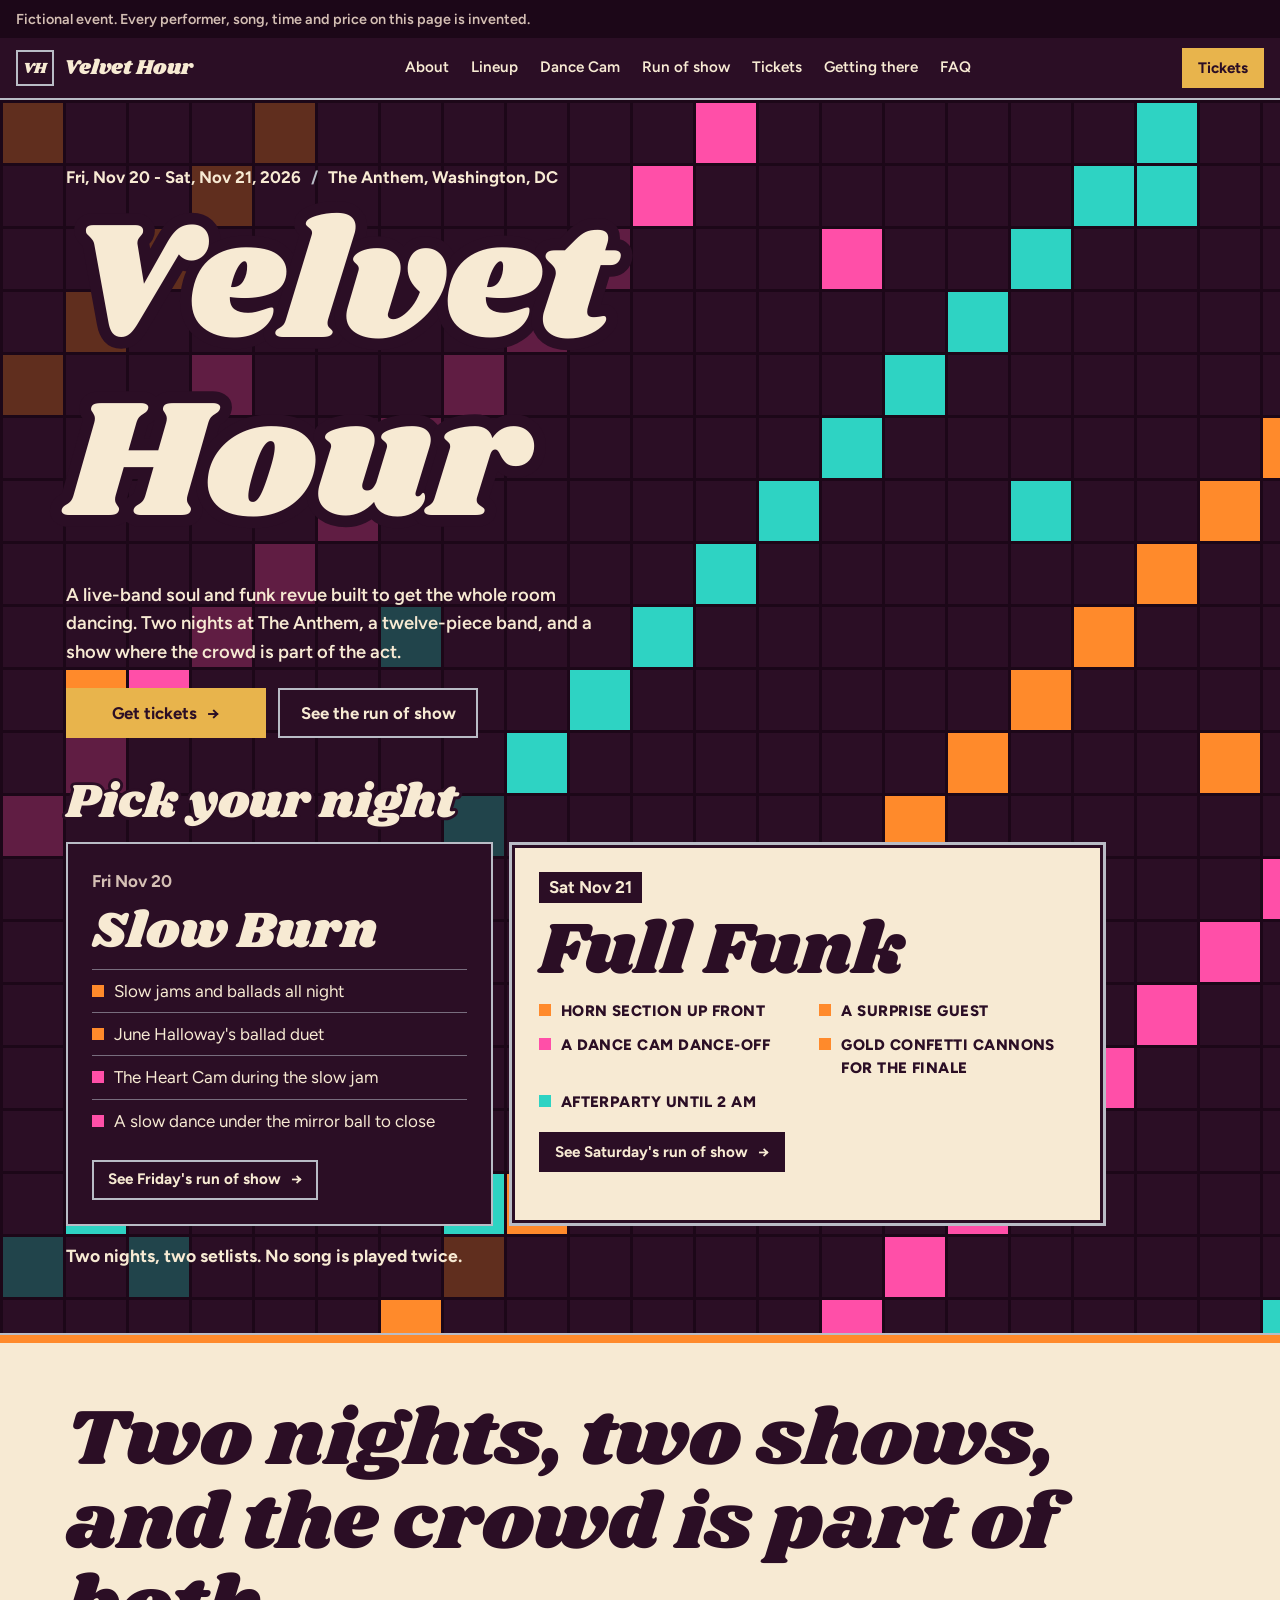
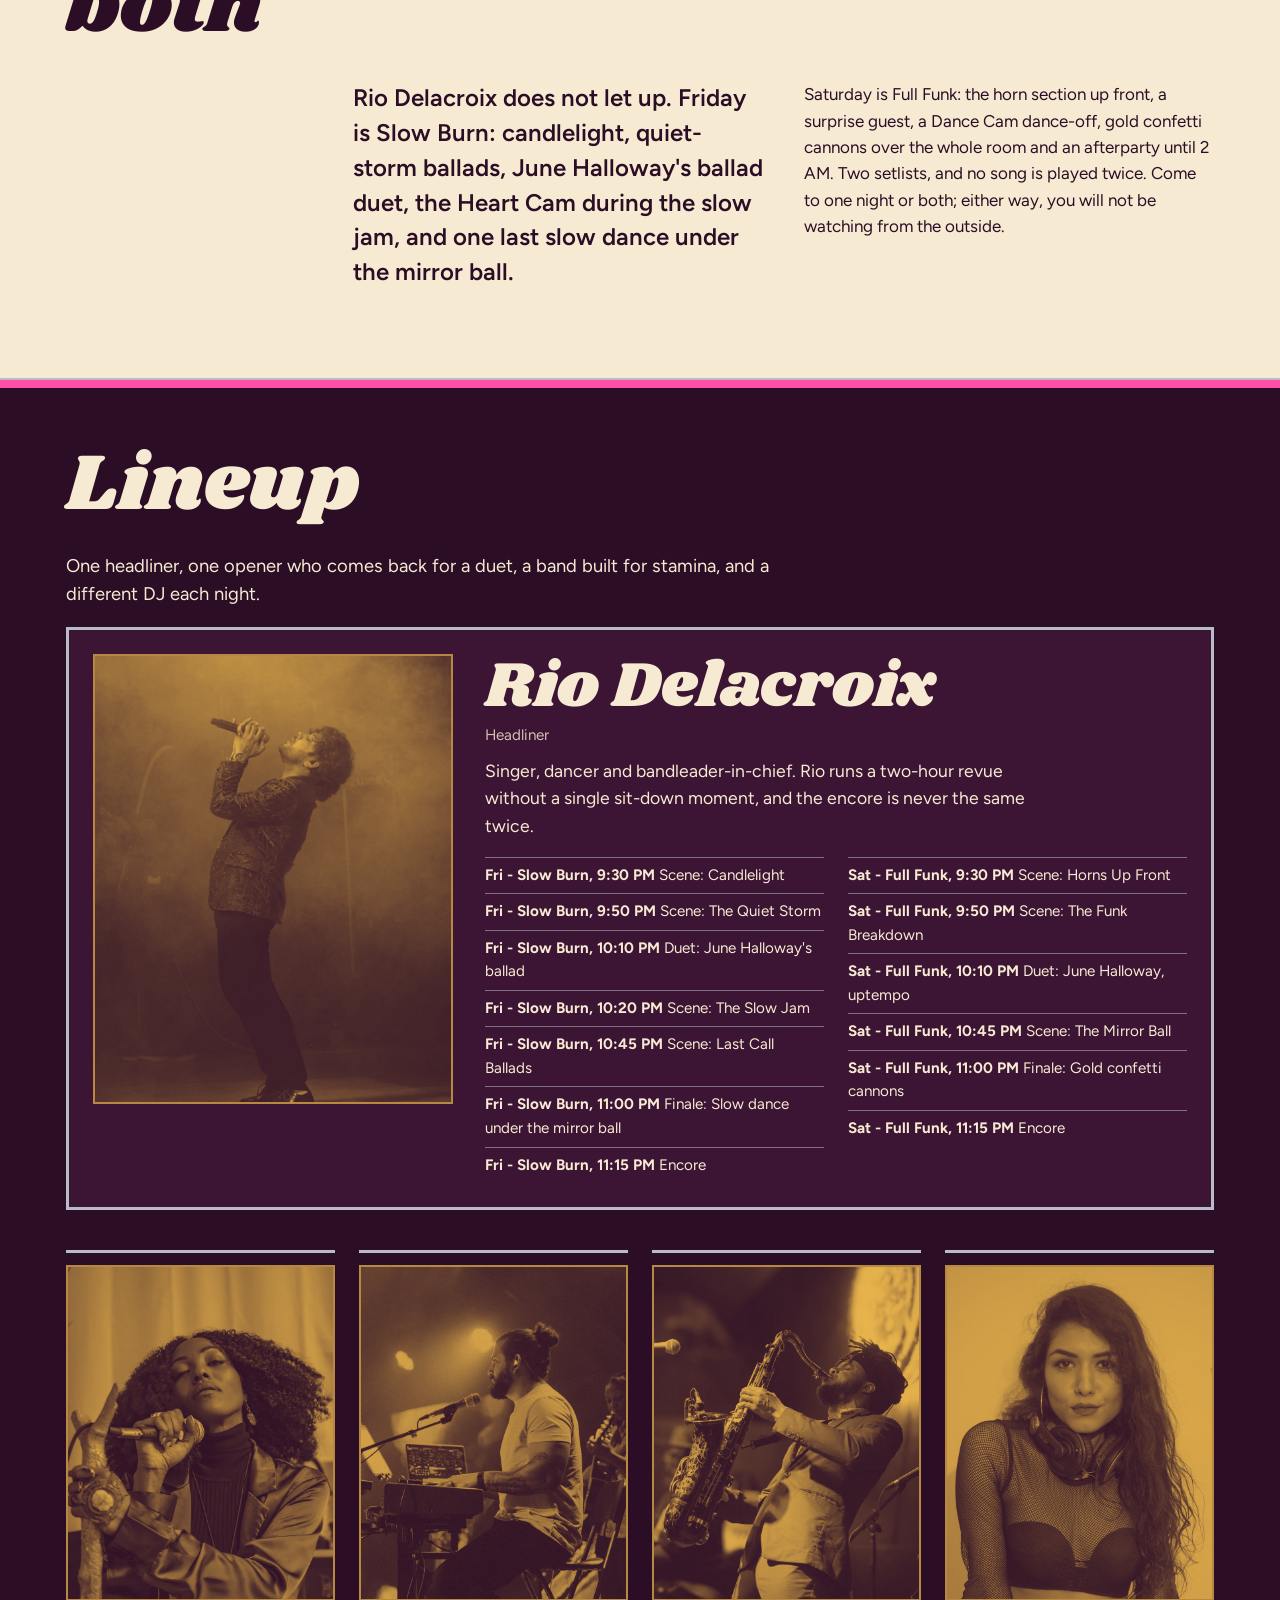
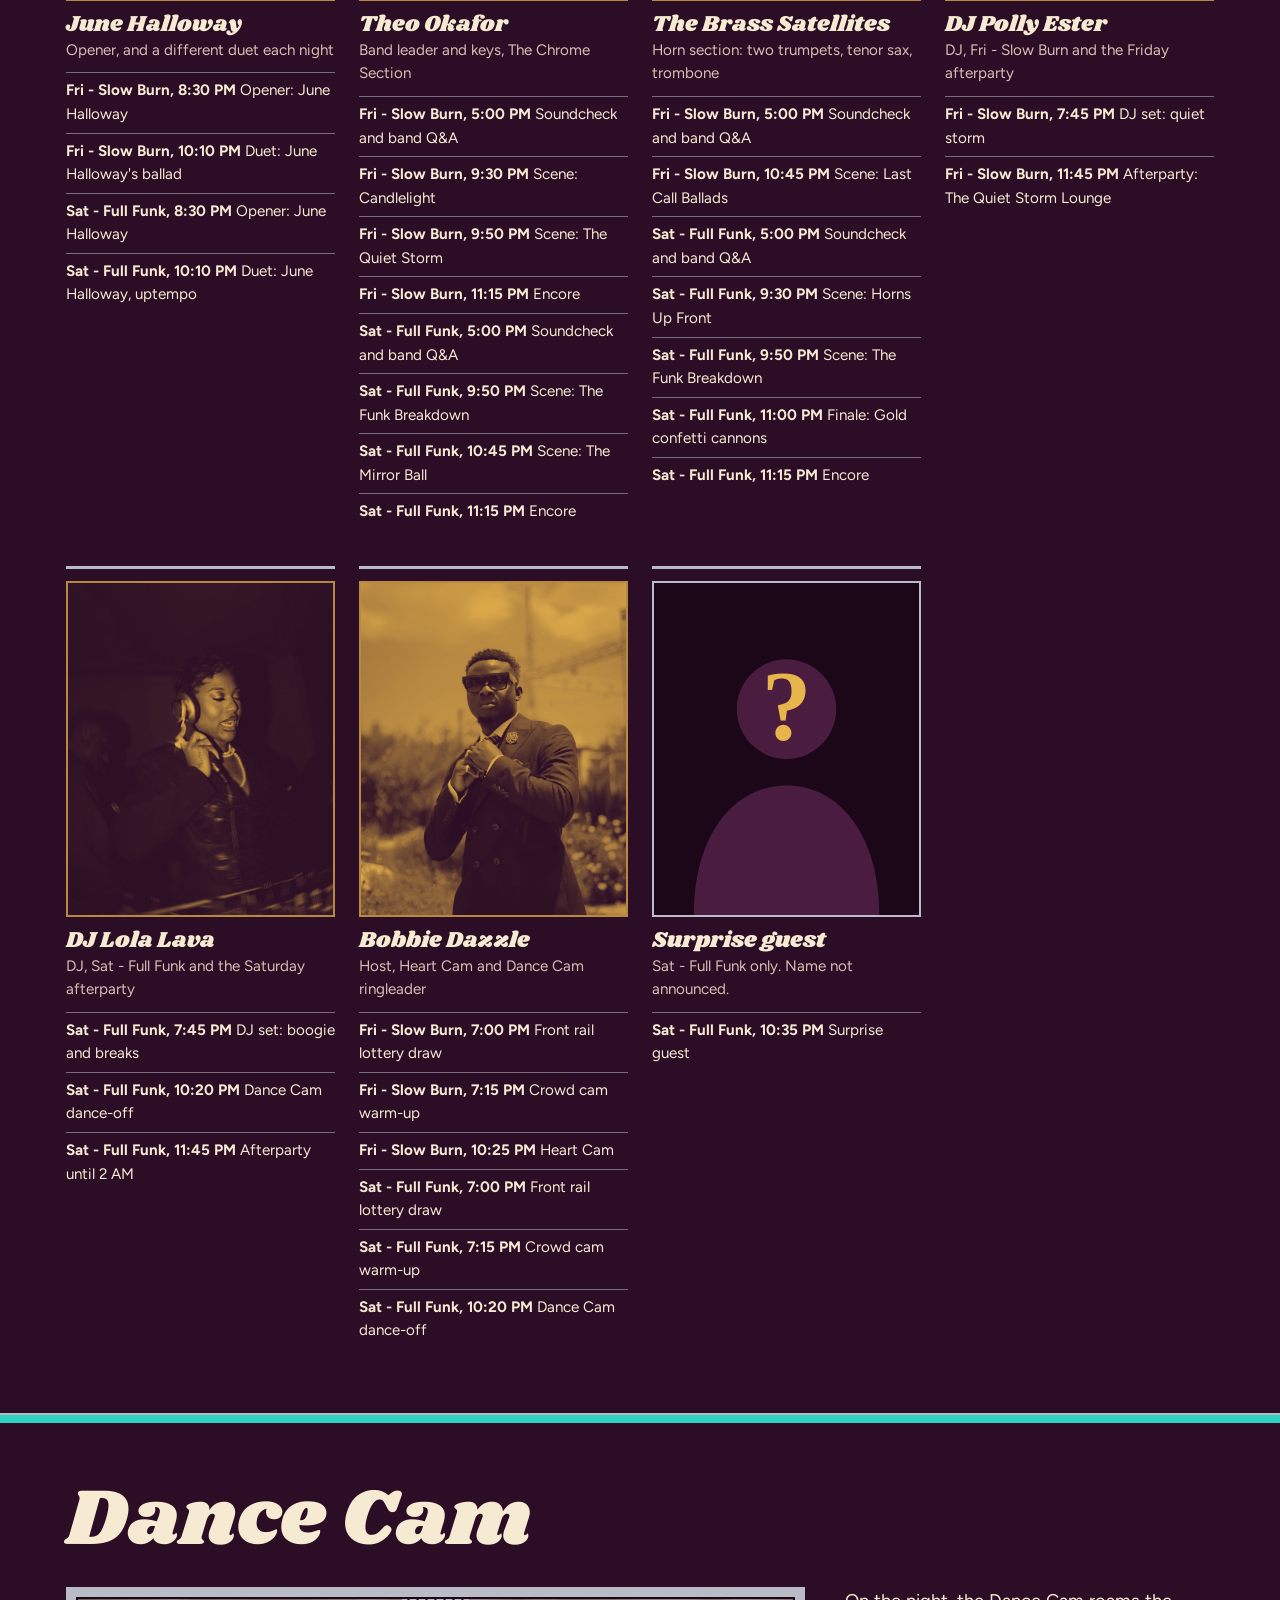
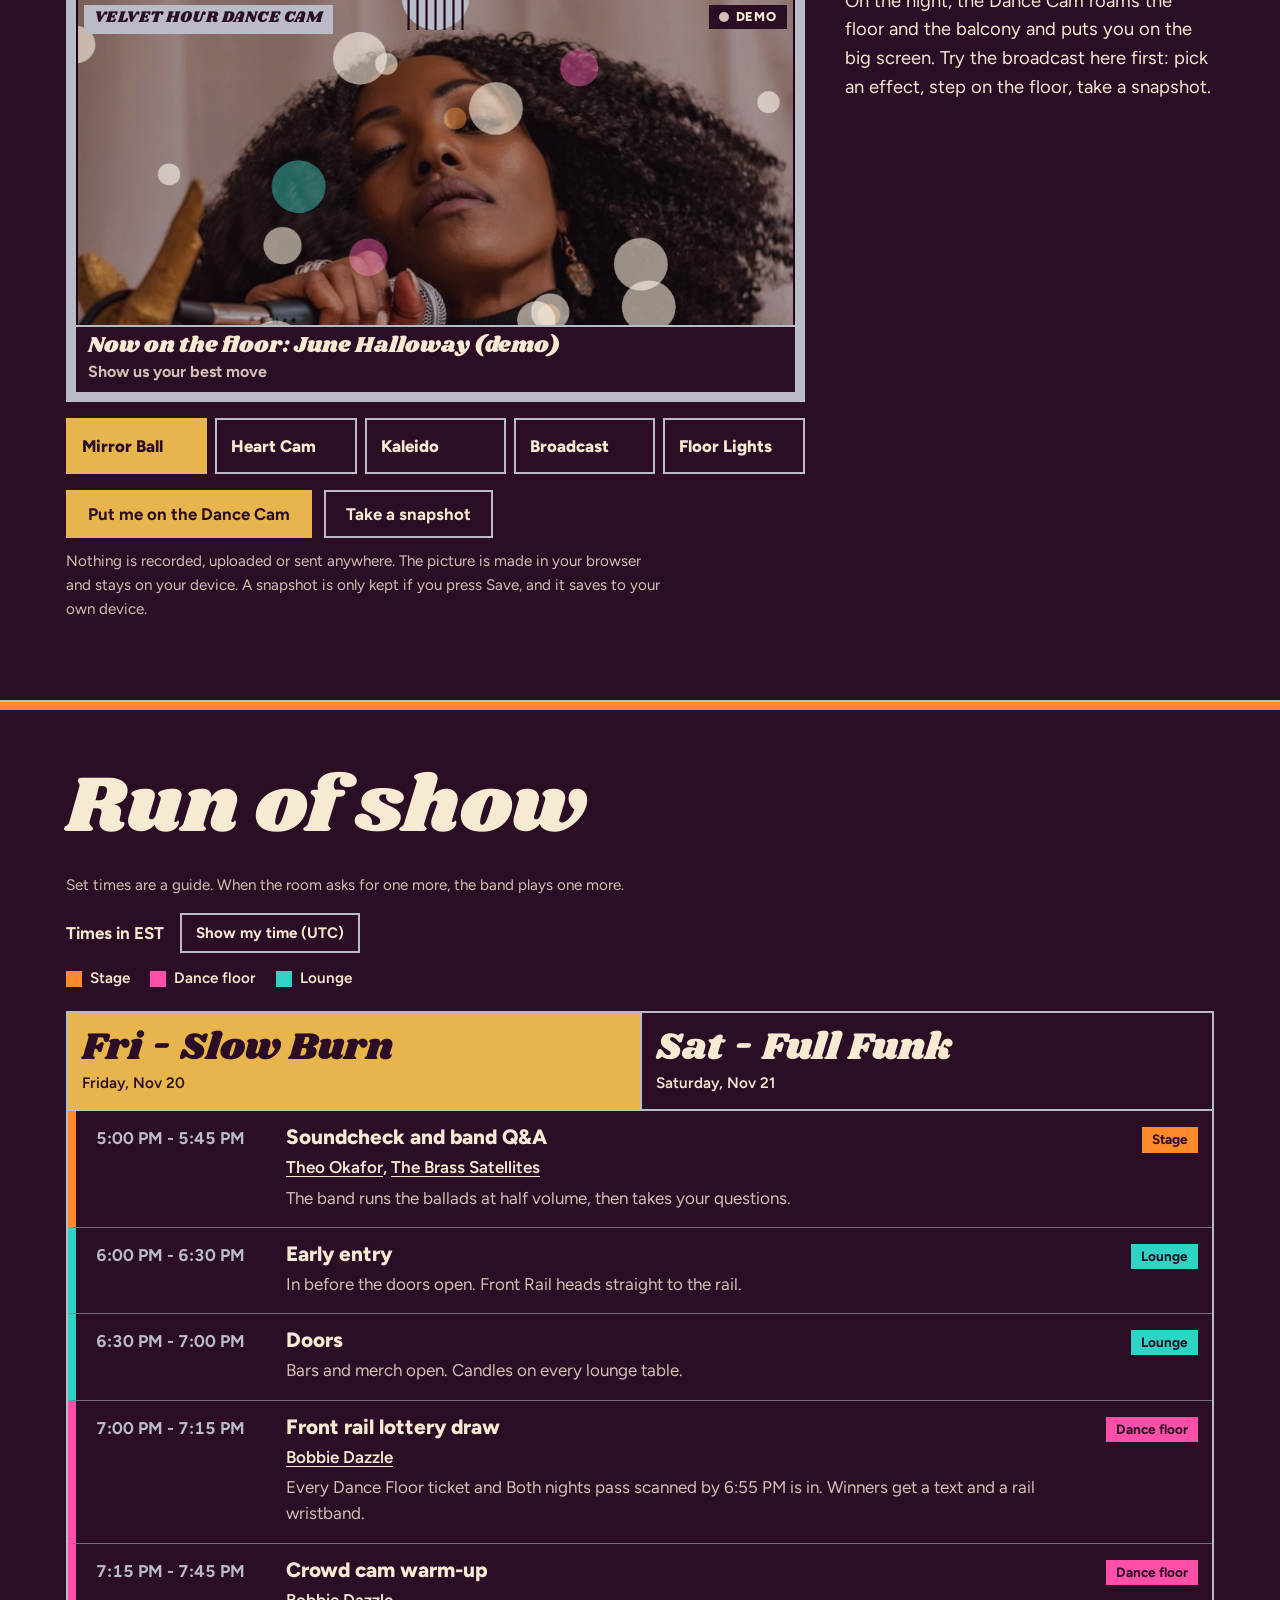
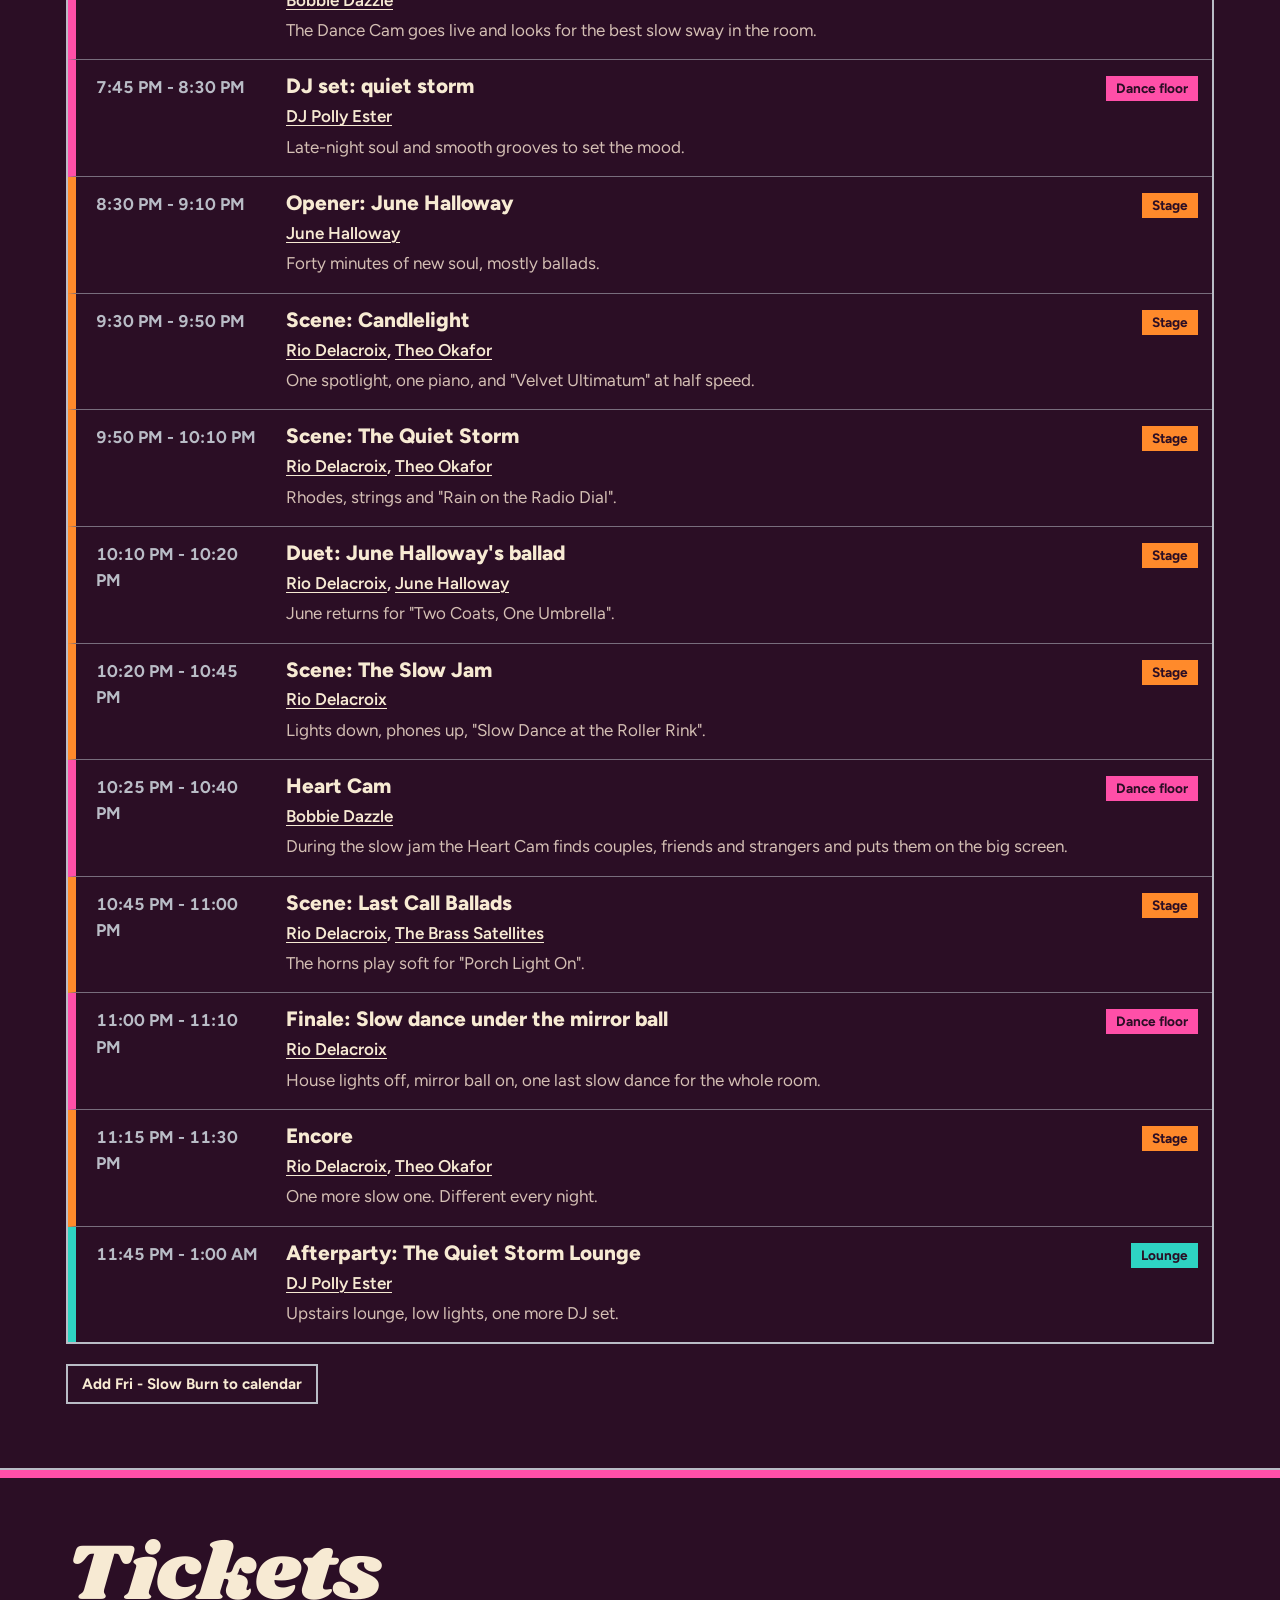
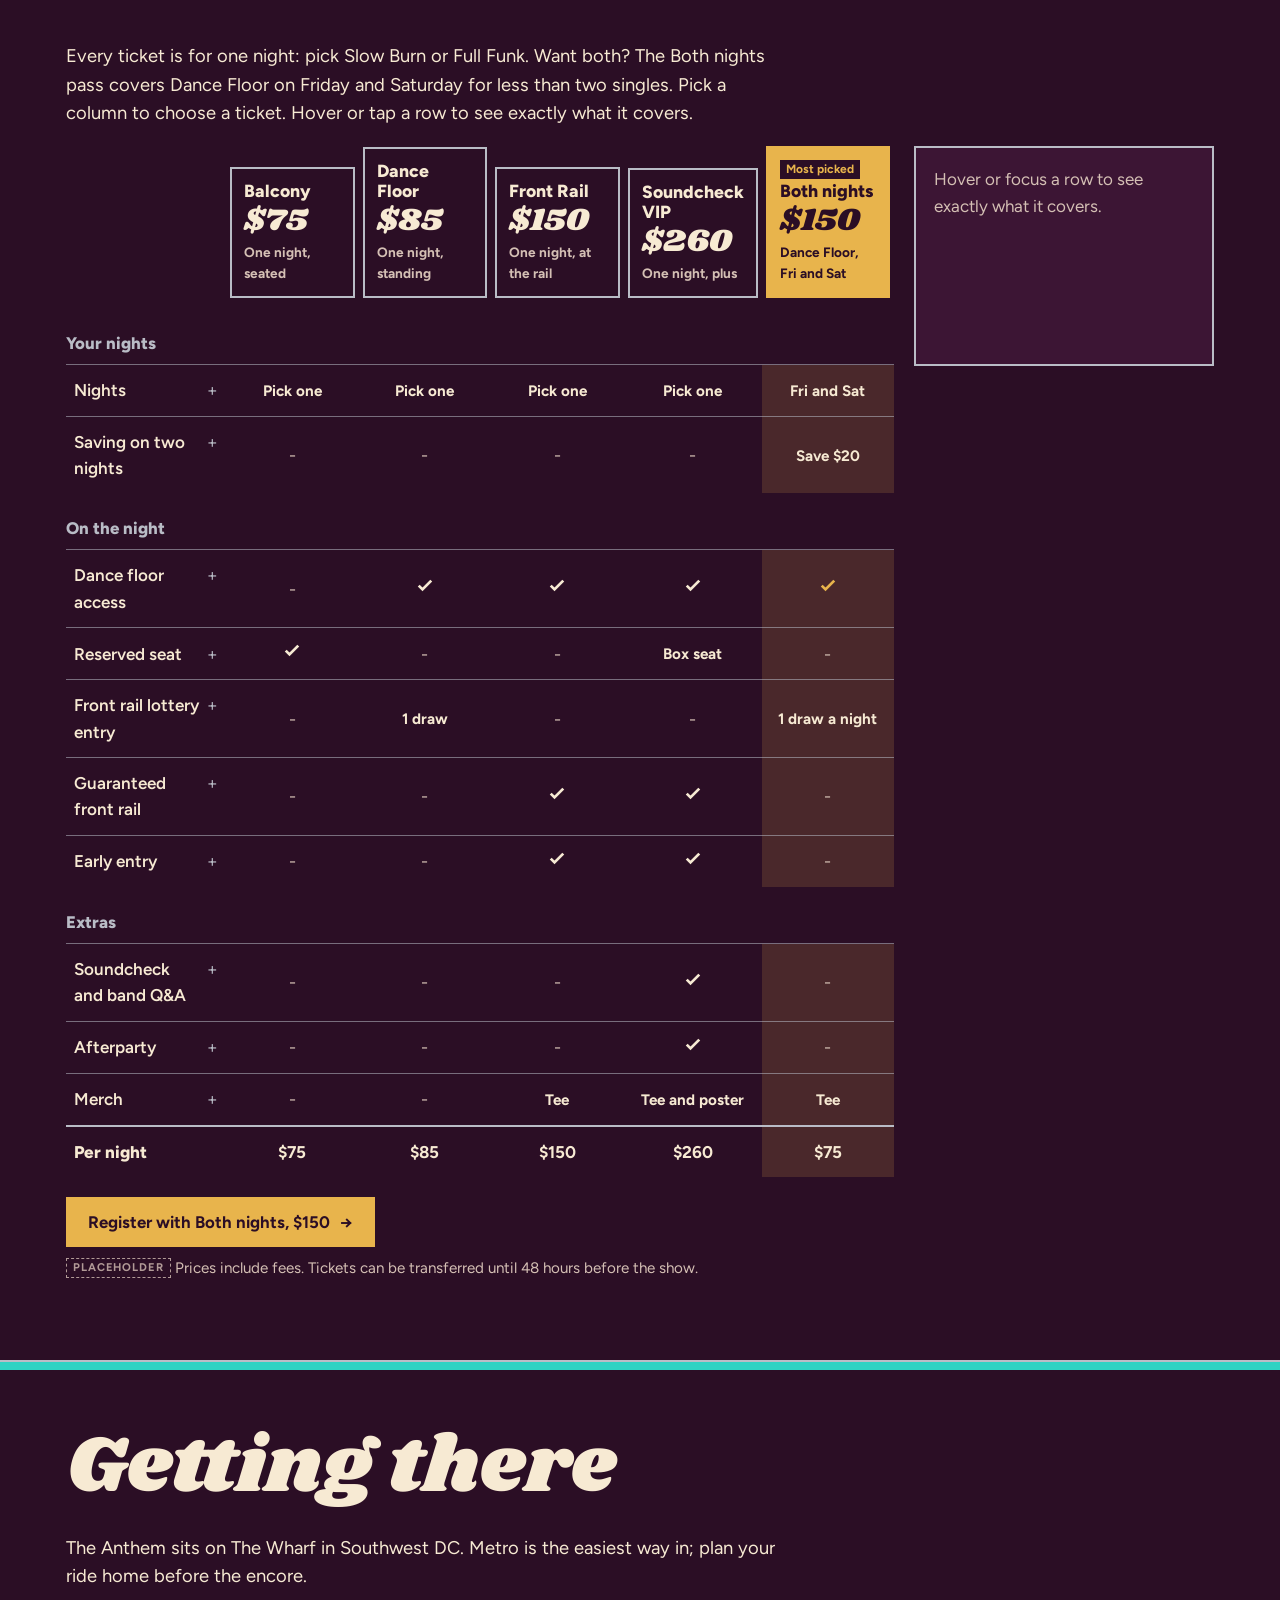
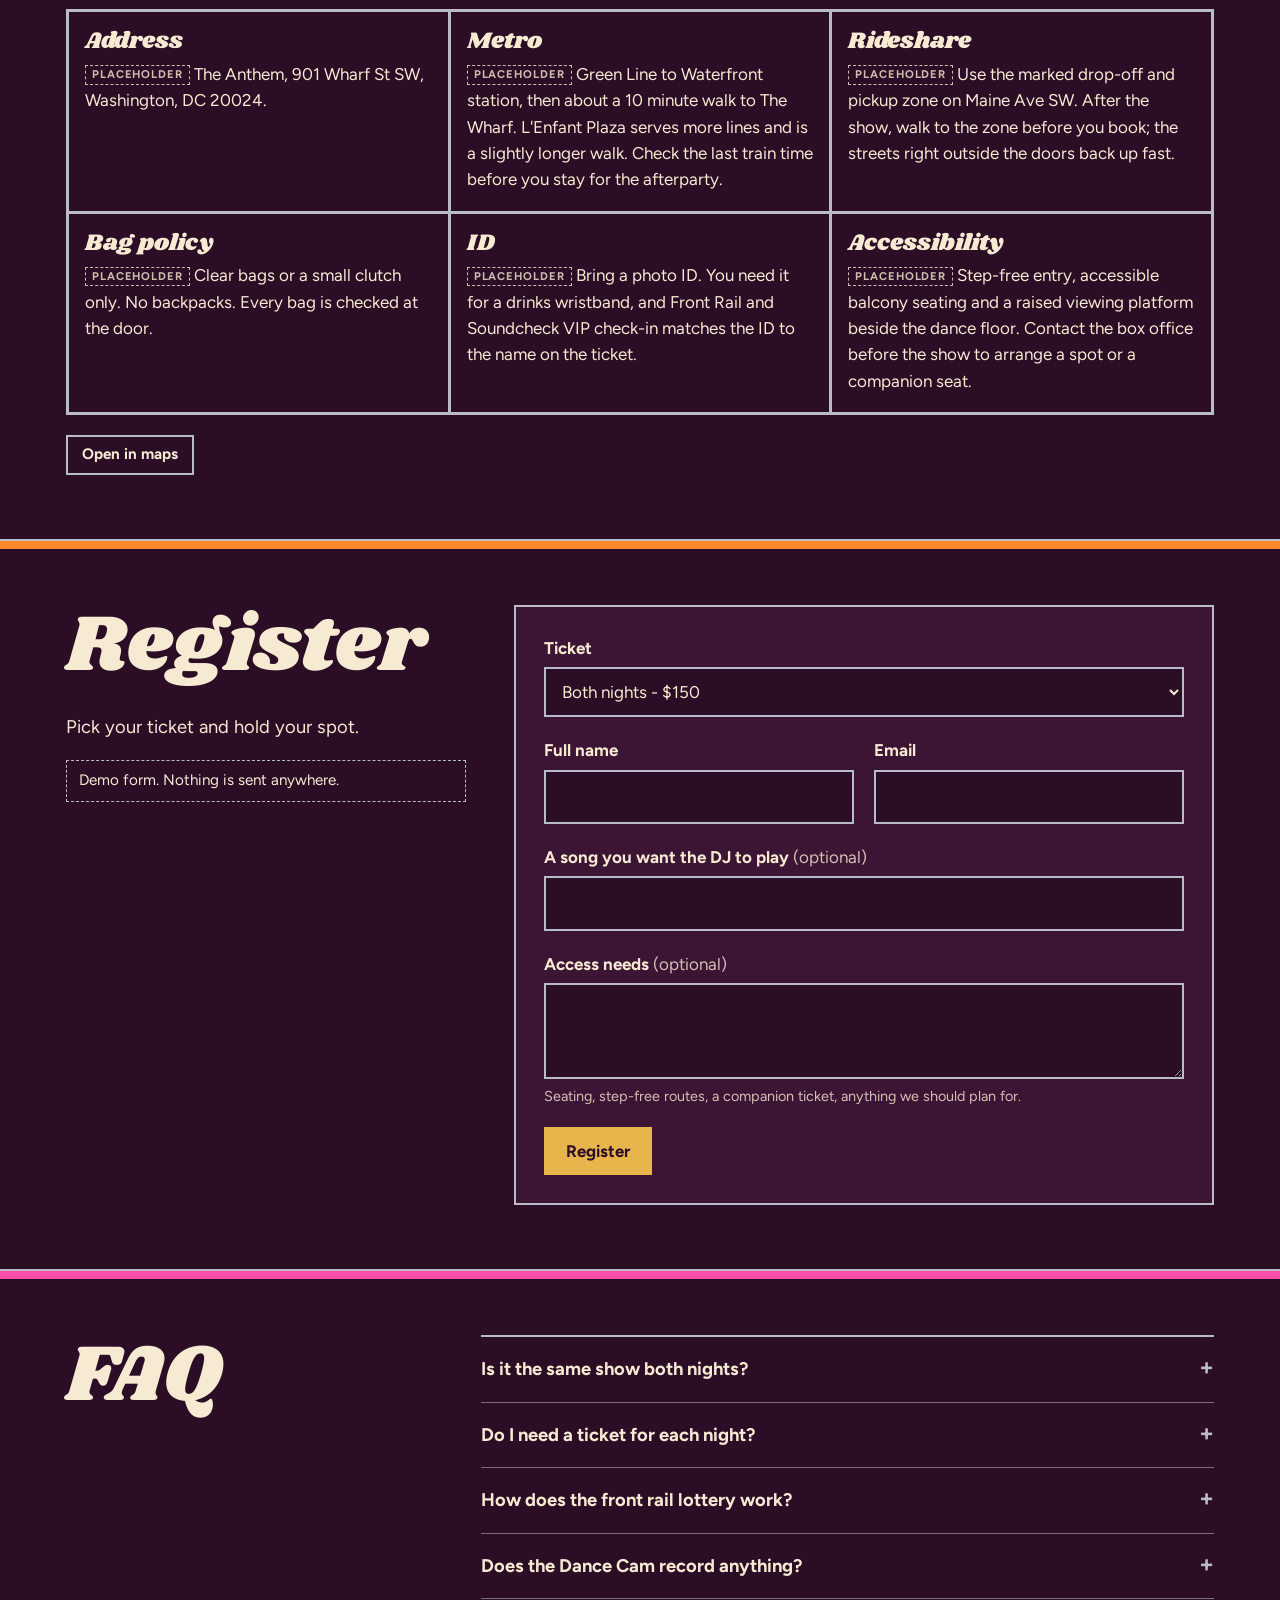
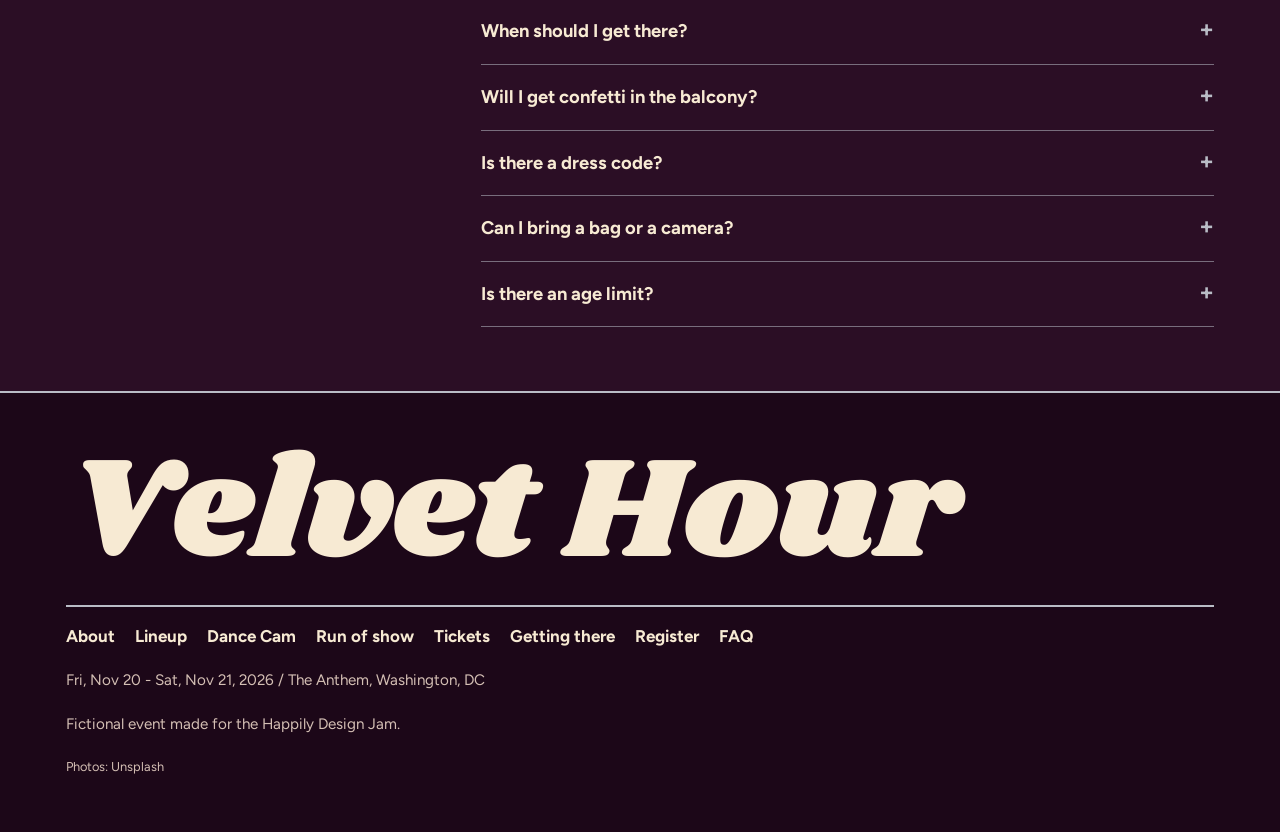
==== commit 403fac7c: "Add lineup photos with a warm duotone Seven Unsplash photos, cropped 4:5 around each performer, resi" ====
--- a/index.html
+++ b/index.html
@@ -14,6 +14,17 @@
 </head>
 <body>
   <a class="skip-link" href="#main">Skip to main content</a>
+  <!-- Warm duotone for lineup photos: plum shadows, gold highlights. -->
+  <svg class="sr" aria-hidden="true" focusable="false" width="0" height="0">
+    <filter id="duotone" color-interpolation-filters="sRGB">
+      <feColorMatrix type="matrix" values="0.2126 0.7152 0.0722 0 0  0.2126 0.7152 0.0722 0 0  0.2126 0.7152 0.0722 0 0  0 0 0 1 0"/>
+      <feComponentTransfer>
+        <feFuncR type="linear" slope="0.741" intercept="0.169"/>
+        <feFuncG type="linear" slope="0.651" intercept="0.055"/>
+        <feFuncB type="linear" slope="0.153" intercept="0.145"/>
+      </feComponentTransfer>
+    </filter>
+  </svg>
   <p class="notice" role="note" id="notice" hidden></p>
 
   <header class="site-header">
--- a/styles.css
+++ b/styles.css
@@ -111,25 +111,53 @@
 .floor i.l2 { background: var(--track-2); }
 .floor i.l3 { background: var(--track-3); }
 .floor i.hot { transition-duration: 60ms; }
+/* Tiles behind hero text: 30% brightness, so cream text stays above 4.5:1. */
+.floor i.dim.l1 { background: color-mix(in srgb, var(--track-1) 30%, var(--bg-deep)); }
+.floor i.dim.l2 { background: color-mix(in srgb, var(--track-2) 30%, var(--bg-deep)); }
+.floor i.dim.l3 { background: color-mix(in srgb, var(--track-3) 30%, var(--bg-deep)); }
 .hero-inner { position: relative; max-width: var(--max); margin: 0 auto; padding: 32px var(--gutter) 40px; }
-/* Text sits on solid plum cards, like TV captions, so the lit floor never covers it. */
-.hero-when, .hero h1 span, .hero-sub { background: var(--bg); }
-.hero-when { display: inline-block; font-weight: 700; margin-bottom: 16px; padding: 6px 12px; border: var(--rule); }
+/* Text sits straight on the floor. The tiles behind it are dimmed in app.js. */
+.hero-when { display: table; font-weight: 700; font-size: 1.05rem; margin-bottom: 14px; }
 .hero-when .sep { margin: 0 10px; color: var(--chrome); }
+/* Title card: cream fill with a thick plum outline, so it reads over any tile. */
 .hero h1 { font-size: clamp(3.3rem, 23vw, 10.5rem); line-height: 1; margin-bottom: 20px; }
-.hero h1 span { display: table; padding: 0.02em 0.16em 0.12em 0.1em; }
-.hero h1 span + span { margin-top: -2px; }
-.hero-sub { max-width: 46ch; font-size: 1.15rem; margin-bottom: 20px; padding: 14px 16px; border-left: 4px solid var(--chrome); }
-.hero-ctas { display: flex; flex-wrap: wrap; gap: 12px; margin-bottom: 28px; }
+.hero h1 span { display: table; padding: 0 0.08em 0.06em 0; -webkit-text-stroke: 0.14em var(--bg); paint-order: stroke fill; }
+.hero-sub { display: table; max-width: 46ch; font-size: 1.15rem; font-weight: 600; margin-bottom: 22px; }
+.hero-ctas { display: flex; flex-wrap: wrap; gap: 12px; margin-bottom: 40px; }
 .hero-ctas .btn { flex: 1 1 160px; }
-.hero-facts { display: grid; grid-template-columns: repeat(2, 1fr); gap: 3px; background: var(--chrome); border: 3px solid var(--chrome); max-width: 760px; }
-.hero-facts li { background: var(--bg); padding: 10px 14px 12px; }
-.hero-facts .n { display: block; font-family: var(--display); font-size: clamp(2.2rem, 10vw, 3.4rem); line-height: 1.1; }
-.hero-facts .l { font-size: 0.95rem; color: var(--muted); }
+
+/* Pick your night: two panels that do not match on purpose. */
+.nights-title { display: table; font-size: clamp(2rem, 8vw, 3rem); margin-bottom: 14px; -webkit-text-stroke: 0.12em var(--bg); paint-order: stroke fill; }
+.nights-grid { display: grid; gap: 16px; }
+.night { display: grid; gap: 10px; align-content: start; padding: 20px 18px; }
+.night-date { margin: 0; font-weight: 700; }
+.night-name { font-size: clamp(2.2rem, 9vw, 3.2rem); line-height: 1.05; }
+.night-points { display: grid; gap: 8px; margin-bottom: 8px; }
+.night-points li { display: flex; gap: 10px; align-items: baseline; }
+.night-points .swatch { flex: none; width: 12px; height: 12px; }
+.night-link { justify-self: start; }
+/* Slow Burn: plum, quiet, hairline list */
+.night-1 { background: var(--bg); border: var(--rule); }
+.night-1 .night-date { color: var(--muted); }
+.night-1 .night-points { gap: 0; }
+.night-1 .night-points li { padding: 8px 0; border-top: var(--hair); }
+/* Full Funk: cream field, louder type, punchy list */
+.night-2 { background: var(--fg); color: var(--bg); border: 6px solid var(--bg); outline: 3px solid var(--chrome); outline-offset: -3px; }
+.night-2 .night-date { display: inline-block; justify-self: start; background: var(--bg); color: var(--fg); padding: 2px 10px; }
+.night-2 .night-name { font-size: clamp(2.8rem, 12vw, 4.6rem); }
+.night-2 .night-points { font-weight: 800; text-transform: uppercase; letter-spacing: 0.03em; font-size: 0.95rem; }
+.night-2 .btn { background: var(--bg); color: var(--fg); border-color: var(--bg); }
+.night-2 .btn:hover { background: var(--bg-deep); border-color: var(--bg-deep); }
+.night-2 :focus-visible { outline-color: var(--bg); }
+.nights-note { display: table; margin: 16px 0 0; font-weight: 700; font-size: 1.1rem; }
 @media (min-width: 720px) {
   .hero-inner { padding-top: 64px; padding-bottom: 64px; }
   .hero-ctas .btn { flex: 0 0 auto; min-width: 200px; }
-  .hero-facts { grid-template-columns: repeat(4, 1fr); }
+}
+@media (min-width: 760px) {
+  .nights-grid { grid-template-columns: 5fr 7fr; align-items: stretch; max-width: 1040px; }
+  .night { padding: 24px; }
+  .night-2 .night-points { grid-template-columns: 1fr 1fr; gap: 10px 24px; }
 }
 
 /* ---------- sections as scenes ---------- */
@@ -147,21 +175,25 @@
 .lede { font-size: 1.15rem; max-width: 60ch; }
 .note { font-size: 0.95rem; color: var(--muted); }
 
-/* About: the one cream scene. Heading left, copy right. */
+/* About: the one cream scene. Full-width headline, copy in an offset column below. */
 .sec-about { background: var(--fg); color: var(--bg); }
 .sec-about :focus-visible { outline-color: var(--bg); }
+.sec-about .section-title { font-size: clamp(2.5rem, 6.2vw, 5rem); margin-bottom: 32px; }
 .about-copy p { max-width: 62ch; }
 .about-copy .lede { font-size: clamp(1.2rem, 3.6vw, 1.5rem); line-height: 1.45; font-weight: 600; }
-@media (min-width: 880px) {
-  .sec-about .wrap { display: grid; grid-template-columns: 5fr 7fr; gap: 48px; align-items: start; }
-  .sec-about .section-title { margin: 0; }
+@media (min-width: 880px) { .about-copy { margin-left: 25%; } }
+@media (min-width: 1040px) {
+  .about-copy { display: grid; grid-template-columns: 1fr 1fr; gap: 40px; align-items: start; }
 }
 
 /* ---------- lineup: headliner marquee, then nameplates ---------- */
 .sp-featured { display: grid; gap: 20px; margin: 8px 0 40px; border: 3px solid var(--chrome); padding: 16px; background: var(--bg-2); }
-.sp-featured .sp-photo { aspect-ratio: 4 / 5; width: 100%; max-width: 420px; }
+.sp-featured .sp-photo { width: 100%; max-width: 420px; }
 .sp-featured .sp-name { font-size: clamp(2.3rem, 9vw, 4rem); margin-top: 0; }
-.sp-photo { width: 100%; aspect-ratio: 1; object-fit: cover; background: var(--bg); border: var(--rule); }
+.sp-photo { width: 100%; height: auto; aspect-ratio: 4 / 5; object-fit: cover; background: var(--bg); border: var(--rule); }
+/* Same treatment on every photo: warm duotone at rest, full color on hover or keyboard focus. */
+.sp-photo.is-duotone { filter: url(#duotone); }
+.sp-featured:hover .sp-photo, .sp-featured:focus-within .sp-photo, .sp-card:hover .sp-photo, .sp-card:focus-within .sp-photo { filter: none; }
 .sp-initials { display: grid; place-items: center; font-family: var(--display); font-size: 2.4rem; color: var(--chrome); }
 .sp-featured .sp-initials { font-size: clamp(4rem, 18vw, 7rem); color: var(--fg); }
 .sp-name { font-size: 1.4rem; margin: 12px 0 2px; }
@@ -174,13 +206,57 @@
 .sp-sessions .t { font-weight: 700; }
 .sp-grid { display: grid; grid-template-columns: repeat(2, 1fr); gap: 28px 16px; }
 .sp-card { border-top: 3px solid var(--chrome); padding-top: 12px; }
-.sp-card .sp-photo { aspect-ratio: 3 / 2; }
 @media (min-width: 720px) {
   .sp-featured { grid-template-columns: minmax(240px, 360px) 1fr; gap: 32px; padding: 24px; }
   .sp-featured .sp-sessions { columns: 2; column-gap: 24px; }
   .sp-grid { grid-template-columns: repeat(3, 1fr); }
 }
-@media (min-width: 1040px) { .sp-grid { grid-template-columns: repeat(6, 1fr); } }
+@media (min-width: 1040px) { .sp-grid { grid-template-columns: repeat(4, 1fr); gap: 36px 24px; } }
+
+/* ---------- dance cam: TV studio jumbotron ---------- */
+.cam { display: grid; gap: 20px; }
+.cam-intro { margin: 0; }
+.cam-frame { position: relative; aspect-ratio: 16 / 9; background: var(--bg-deep); border: 10px solid var(--chrome); outline: 2px solid var(--bg-deep); outline-offset: -12px; overflow: hidden; }
+.cam-canvas { display: block; width: 100%; height: 100%; }
+/* The video only feeds the canvas. It stays in the page (iPhone Safari pauses display:none video) but out of sight. */
+.cam-video { position: absolute; left: 0; top: 0; width: 2px; height: 2px; opacity: 0; pointer-events: none; }
+.cam-bug { position: absolute; top: 8px; left: 8px; margin: 0; padding: 1px 10px 3px; background: var(--chrome); color: var(--bg); font-family: var(--display); font-size: clamp(0.72rem, 1.9vw, 1rem); text-transform: uppercase; letter-spacing: 0.03em; }
+.cam-tally { position: absolute; top: 8px; right: 8px; margin: 0; display: flex; align-items: center; gap: 7px; padding: 2px 10px; background: var(--bg); font-weight: 800; font-size: 0.8rem; text-transform: uppercase; letter-spacing: 0.06em; }
+.cam-dot { width: 10px; height: 10px; border-radius: 50%; background: var(--muted); }
+/* Tally light: on and off once every 1.2 seconds, well under 3 flashes a second. Reduced motion holds it steady. */
+.cam-frame.is-live .cam-dot { background: var(--track-2); animation: tally 1.2s steps(1) infinite; }
+@keyframes tally { 50% { opacity: 0.2; } }
+.cam-lower { position: absolute; left: 0; right: 0; bottom: 0; padding: 6px 12px 8px; background: var(--bg); border-top: var(--rule); }
+.cam-who { margin: 0; font-family: var(--display); font-size: clamp(0.95rem, 2.4vw, 1.4rem); line-height: 1.2; }
+.cam-caption { margin: 0; font-weight: 700; font-size: clamp(0.8rem, 1.8vw, 1rem); color: var(--muted); }
+.cam-fx { display: grid; grid-template-columns: repeat(2, 1fr); gap: 8px; margin: 16px 0; }
+.fx-btn { appearance: none; min-height: 56px; padding: 10px 14px; border: var(--rule); background: var(--bg); color: var(--fg); font: inherit; font-weight: 800; font-size: 1.05rem; text-align: left; cursor: pointer; transition: background-color 120ms ease, color 120ms ease; }
+.fx-btn:hover { background: var(--bg-2); }
+.fx-btn:active { transform: translateY(1px); }
+.fx-btn[aria-pressed="true"] { background: var(--gold); color: var(--on-gold); border-color: var(--gold); }
+.fx-btn:last-child:nth-child(odd) { grid-column: 1 / -1; }
+.cam-controls { display: flex; flex-wrap: wrap; gap: 12px; margin-bottom: 12px; }
+.cam-controls .btn[hidden] { display: none; }
+.cam-privacy { font-size: 0.95rem; color: var(--muted); max-width: 60ch; }
+.cam-status { font-weight: 700; margin: 0; }
+.cam-status:empty { display: none; }
+.cam-shot { margin-top: 8px; max-width: 460px; }
+.cam-shot[hidden] { display: none; }
+.polaroid { display: block; width: 100%; max-width: 440px; border: 2px solid var(--chrome); transform: rotate(-2deg); margin: 8px 0 24px; }
+.cam-shot-actions { display: flex; flex-wrap: wrap; gap: 12px; margin-bottom: 10px; }
+@media (min-width: 720px) {
+  .cam-fx { grid-template-columns: repeat(5, 1fr); }
+  .fx-btn:last-child:nth-child(odd) { grid-column: auto; }
+}
+@media (min-width: 1040px) {
+  .cam { grid-template-columns: 8fr 4fr; grid-template-areas: "main intro" "main shot"; grid-template-rows: auto 1fr; gap: 20px 40px; align-items: start; }
+  .cam-main { grid-area: main; }
+  .cam-intro { grid-area: intro; }
+  .cam-shot { grid-area: shot; }
+}
+
+/* ---------- confetti cannon ---------- */
+.confetti { position: fixed; inset: 0; width: 100vw; height: 100vh; pointer-events: none; z-index: 300; }
 
 /* ---------- run of show ---------- */
 .track-1 { --track: var(--track-1); }
@@ -258,7 +334,7 @@
   .matrix thead th { display: block; }
   .m-group th { display: block; }
   .matrix tr[hidden] { display: none; }
-  .matrix .m-row, .matrix tfoot tr { display: grid; grid-template-columns: repeat(var(--tiers, 4), 1fr); border-top: var(--hair); padding: 10px 0; }
+  .matrix .m-row, .matrix tfoot tr { display: grid; grid-template-columns: repeat(var(--tiers, 4), 1fr); border-top: var(--hair); padding: 10px 0; column-gap: 6px; }
   .matrix tfoot tr { border-top: var(--rule); }
   .matrix .m-row th, .matrix tfoot th { grid-column: 1 / -1; padding-bottom: 6px; }
   .matrix .m-row td, .matrix tfoot td { display: grid; gap: 2px; align-content: start; font-size: 0.95rem; }
@@ -345,6 +421,7 @@
 .footer-links a { text-decoration: none; }
 .footer-links a:hover { text-decoration: underline; }
 .footer-small { font-size: 0.95rem; color: var(--muted); margin: 0; }
+.footer-credit { font-size: 0.8rem; color: var(--muted); margin: 0; }
 
 section[id] { scroll-margin-top: 100px; }
 @media (min-width: 960px) { section[id] { scroll-margin-top: 70px; } }
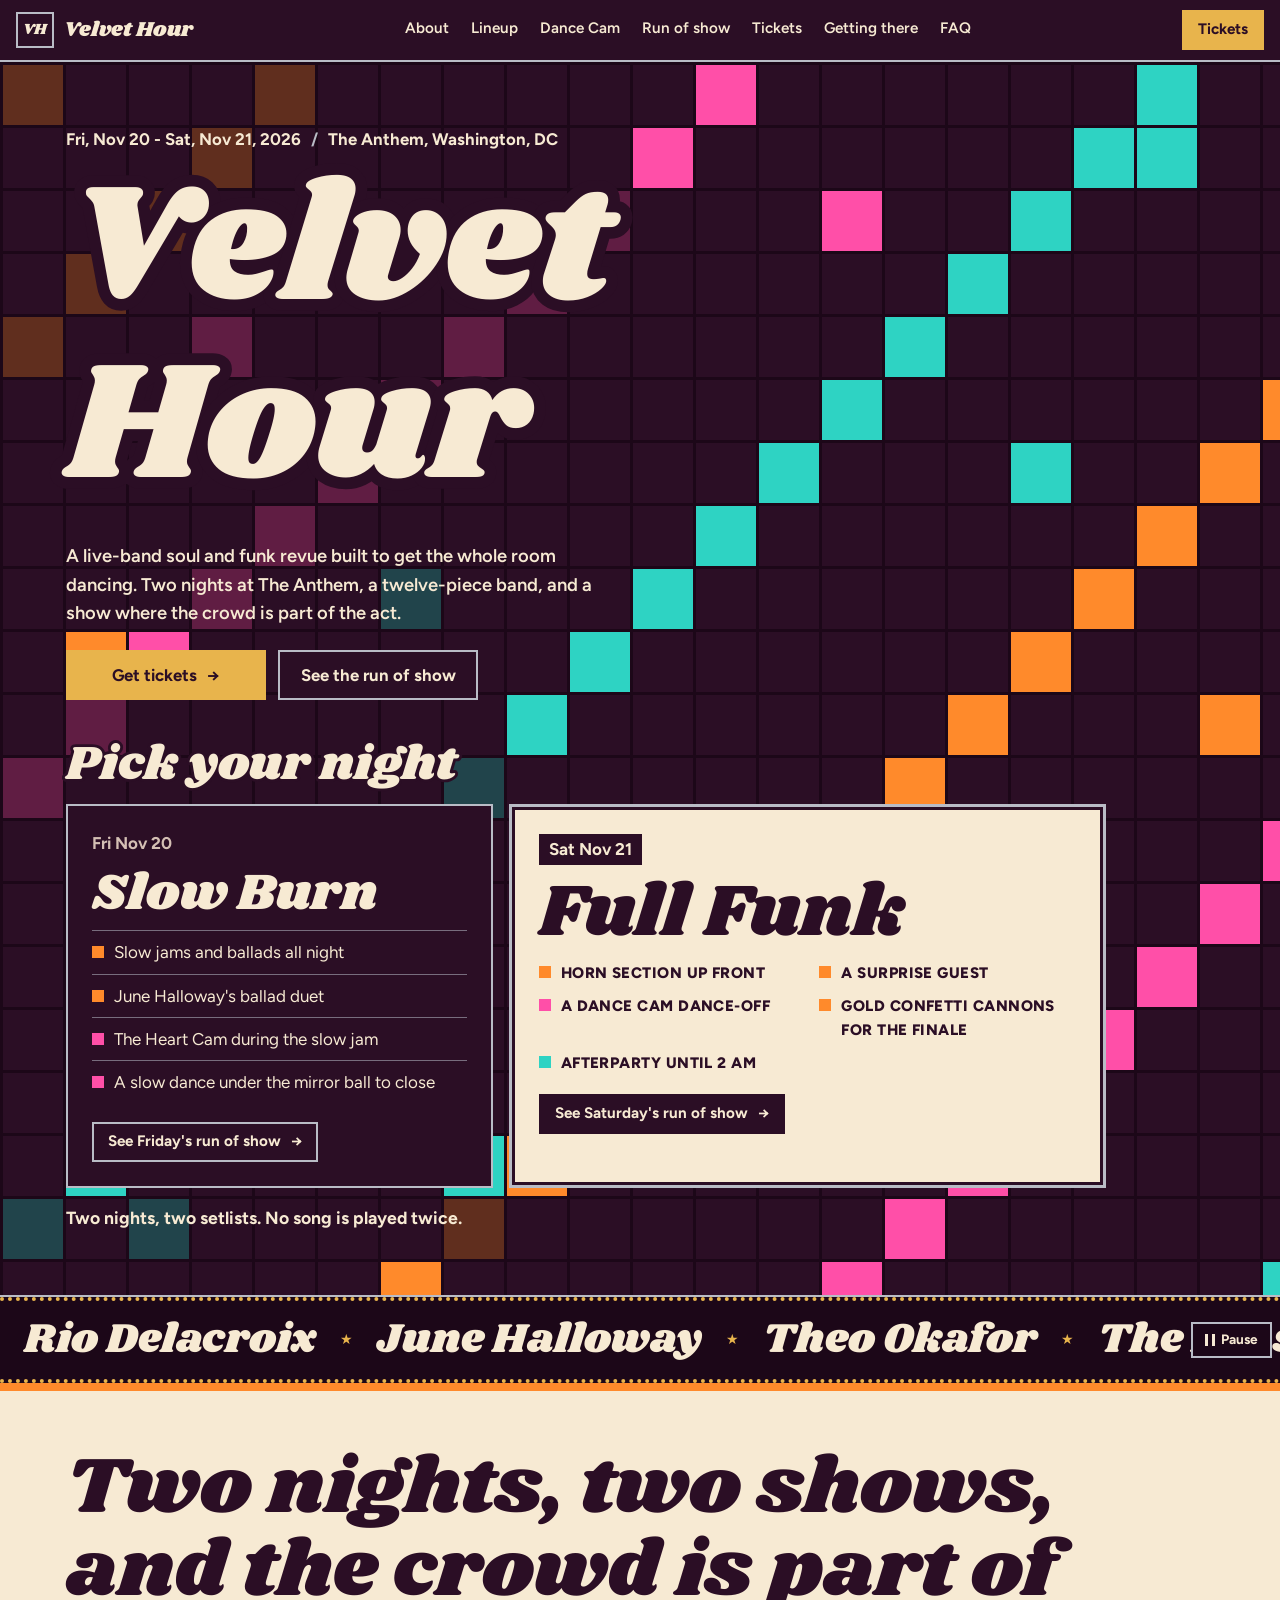
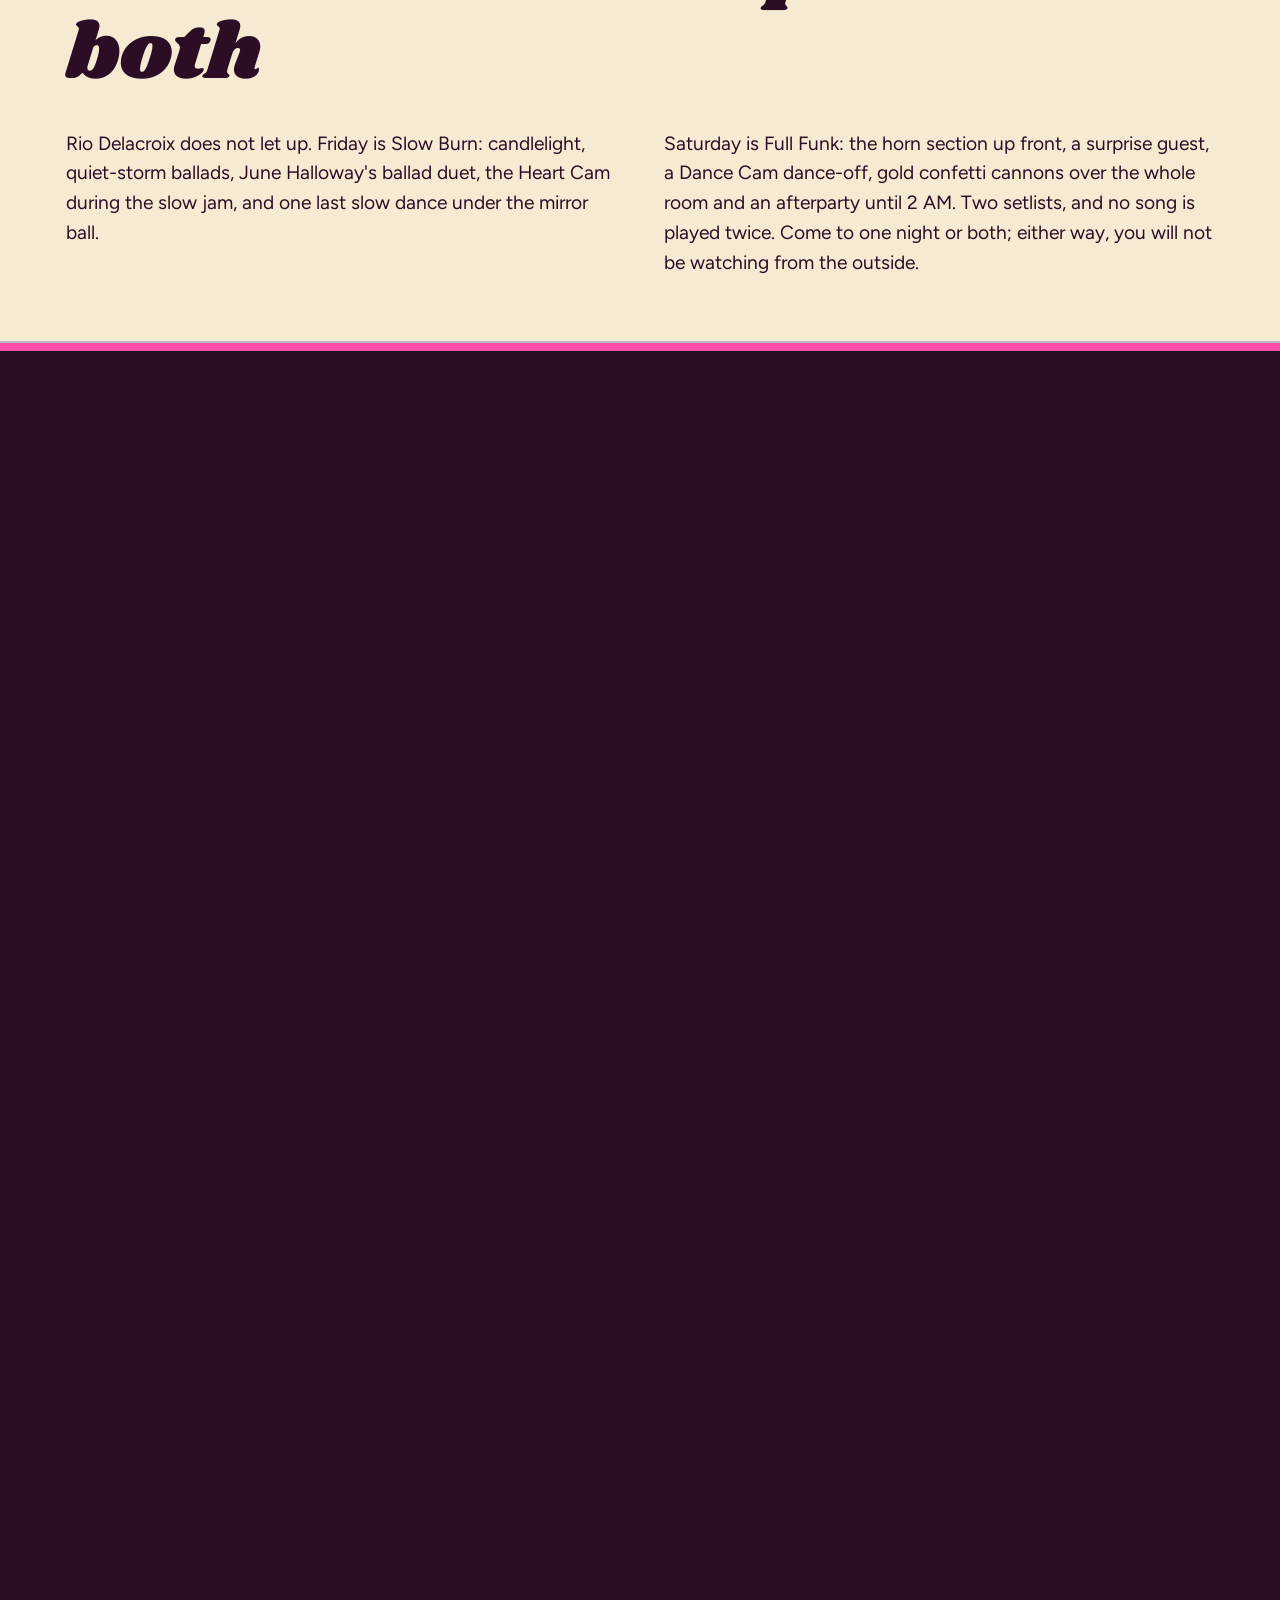
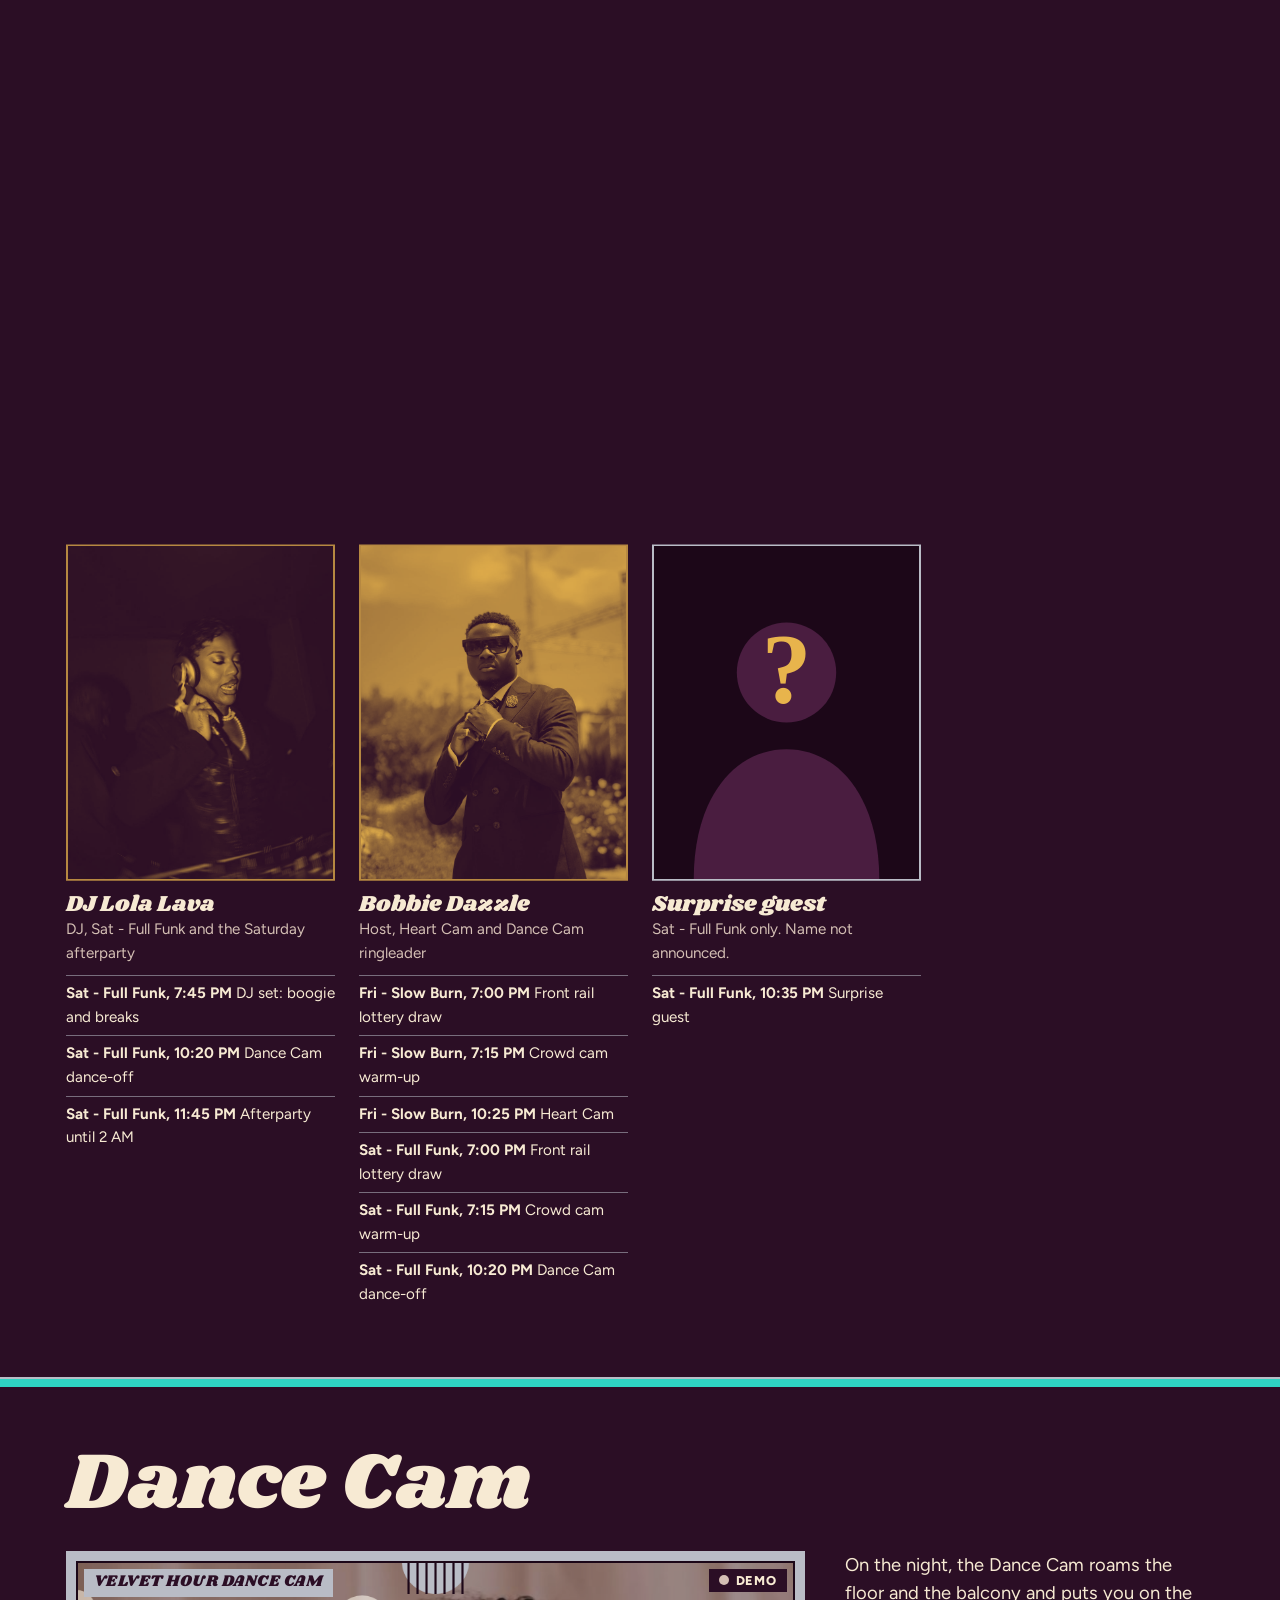
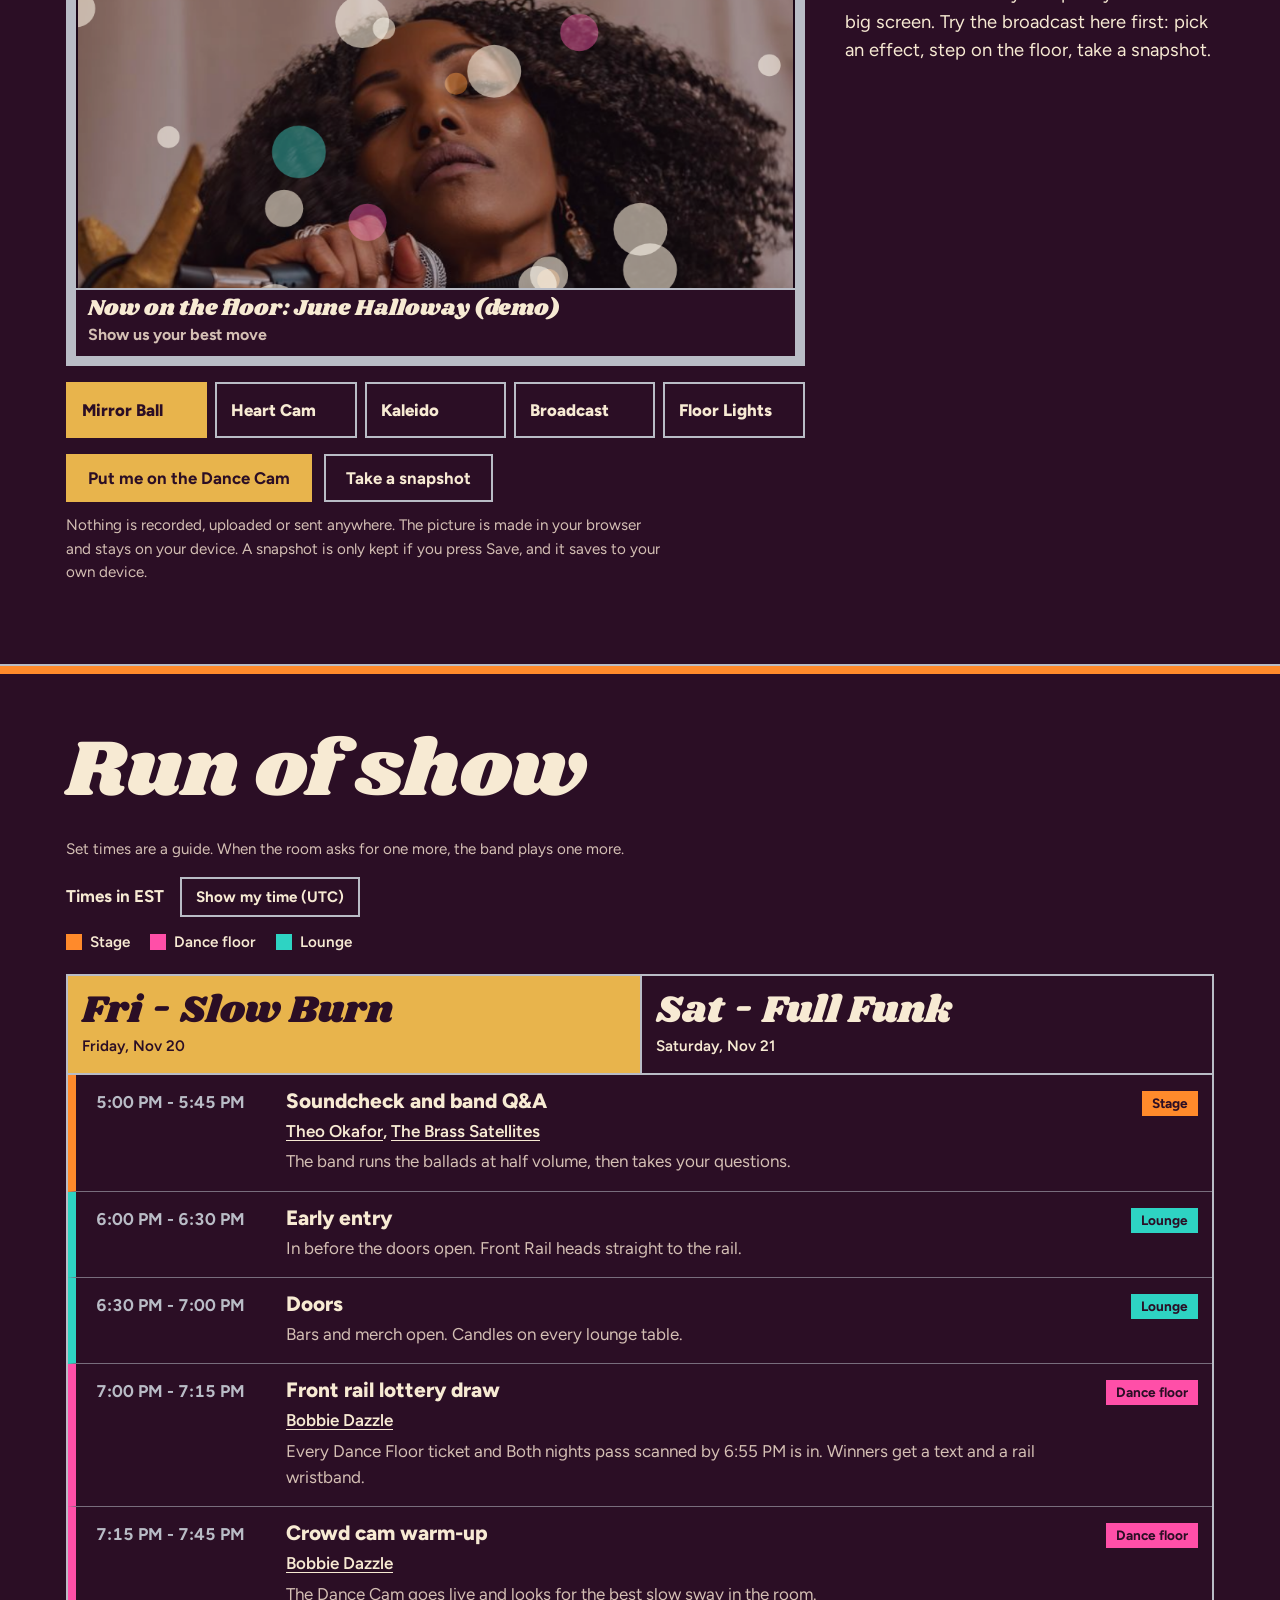
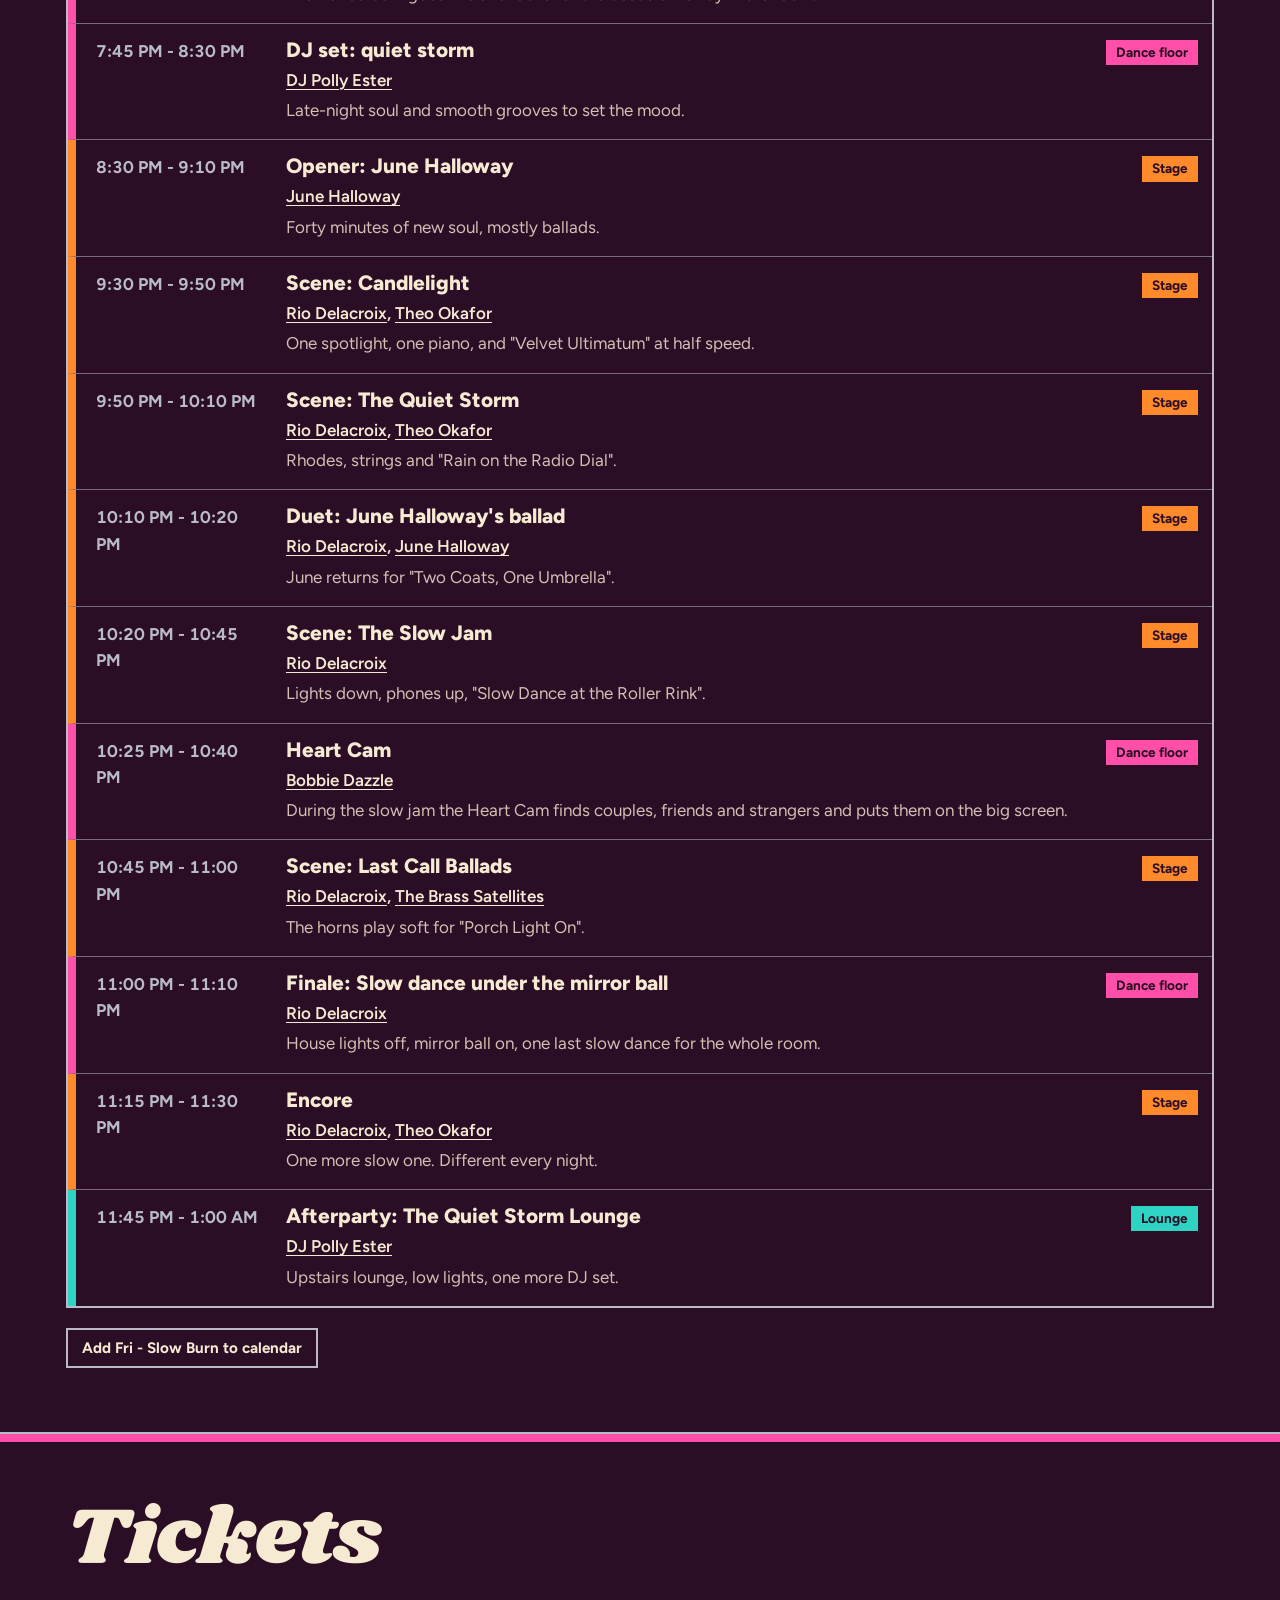
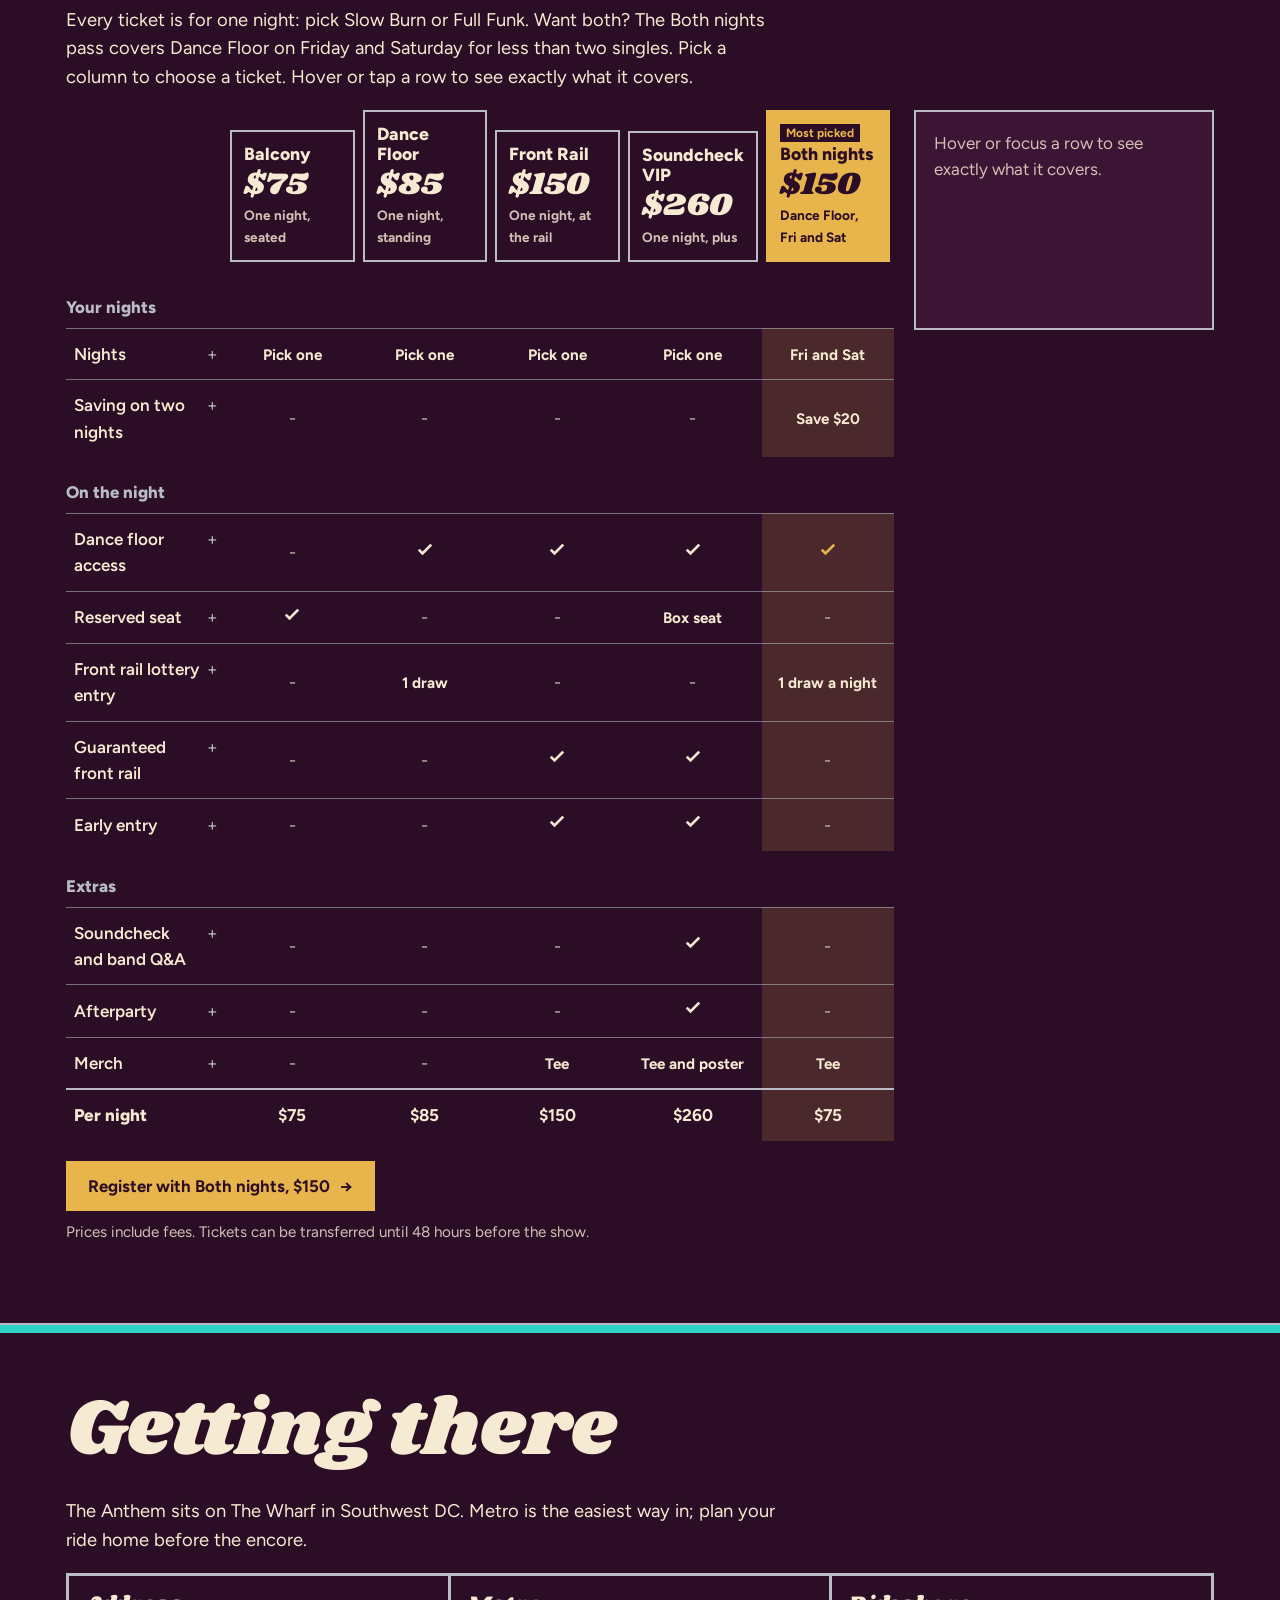
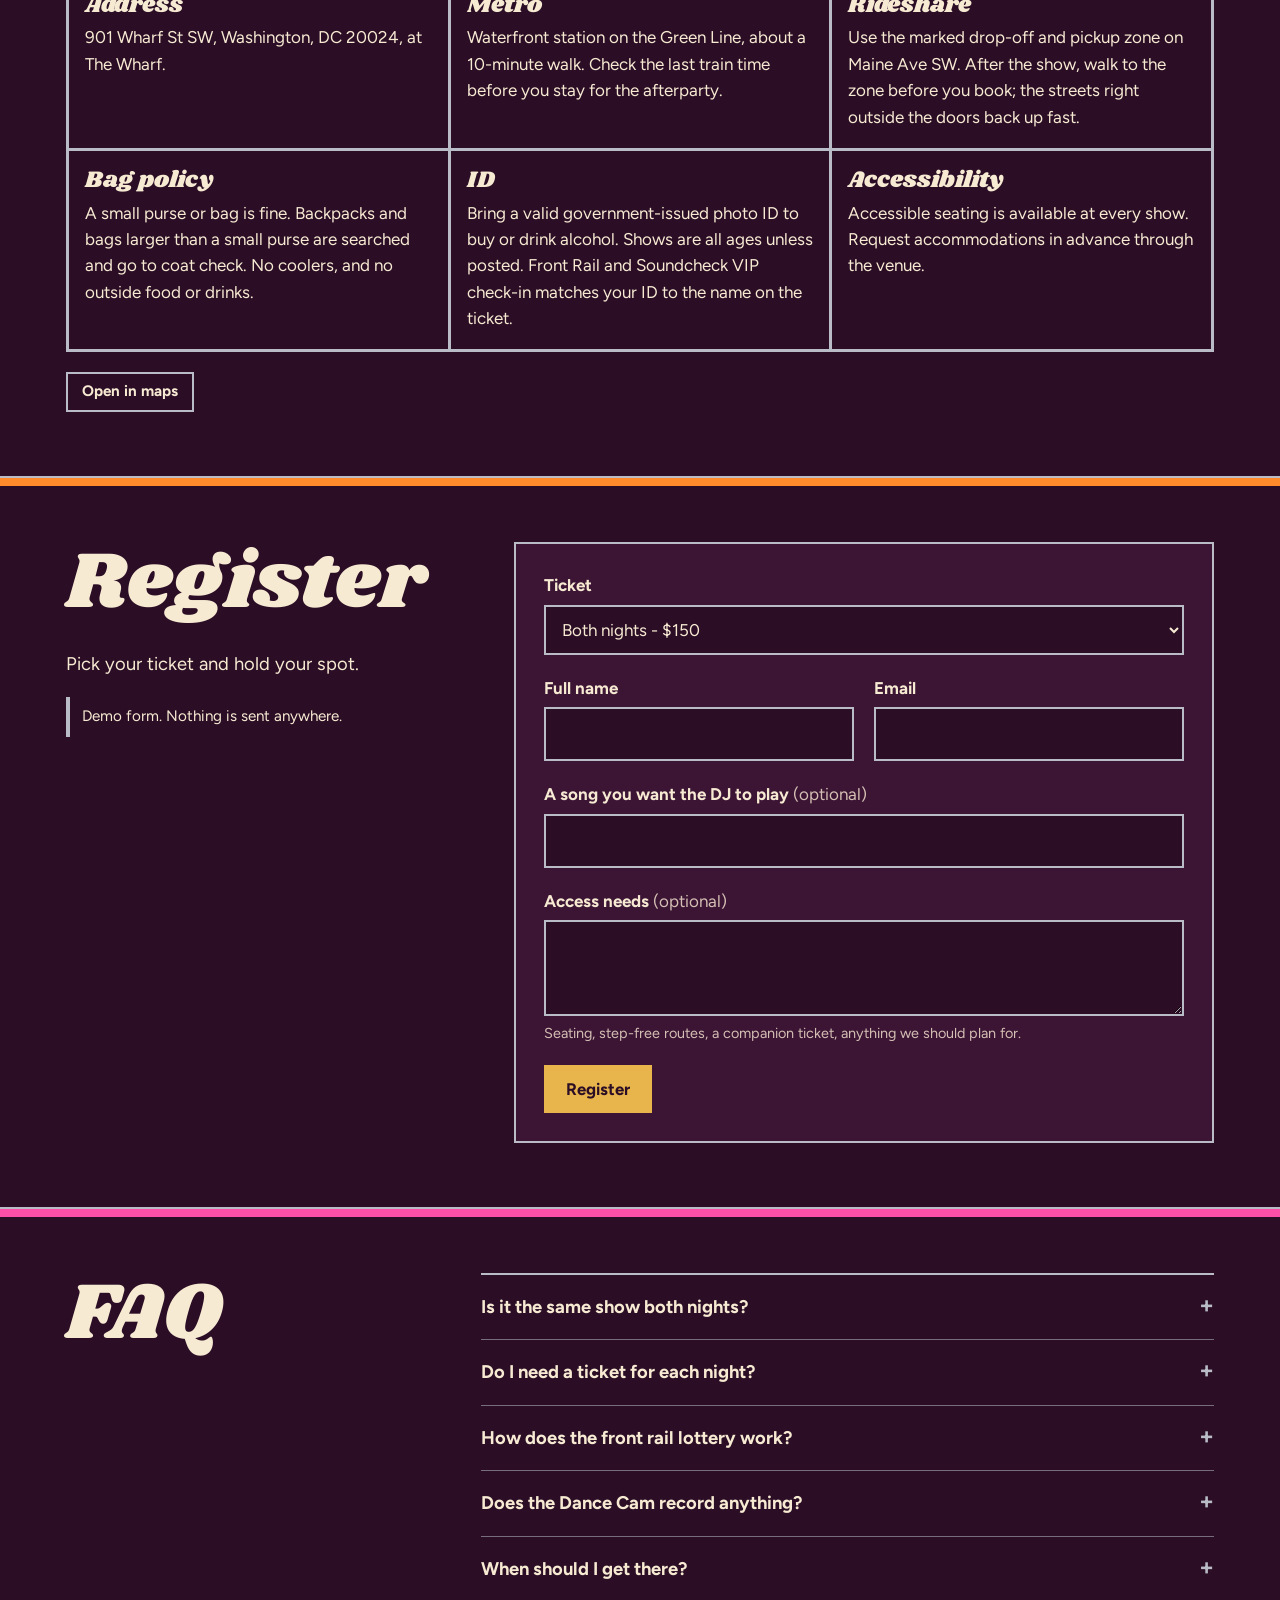
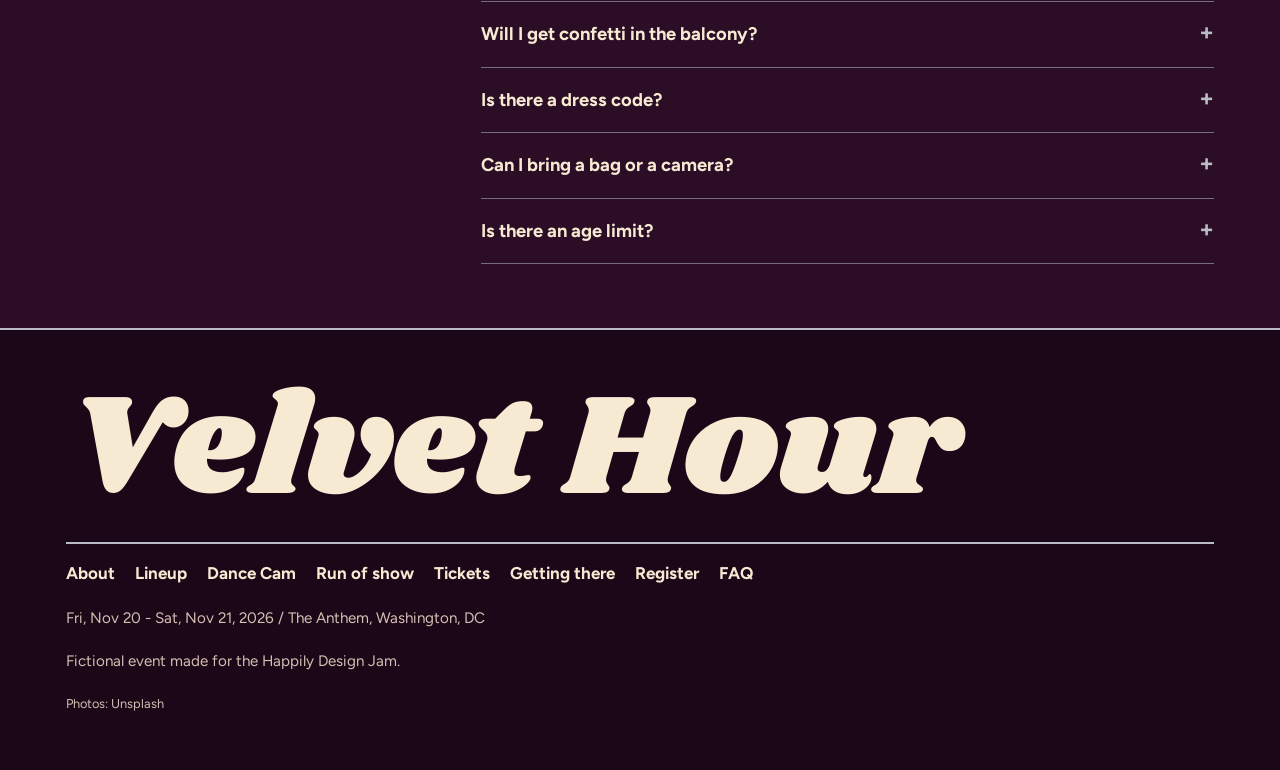
==== commit 55340bf5: "Polish: About columns, scroll reveals, name marquee, artist popup, label roll, real venue facts - Ab" ====
--- a/index.html
+++ b/index.html
@@ -39,6 +39,7 @@
       <div class="hero-moment" id="hero-moment" aria-hidden="true"></div>
       <div class="hero-inner" id="hero"></div>
     </section>
+    <section class="marquee" id="marquee" aria-label="Performers"></section>
     <div id="sections"></div>
     <noscript><p class="wrap">This page loads its content with JavaScript. Please turn JavaScript on.</p></noscript>
   </main>
--- a/styles.css
+++ b/styles.css
@@ -92,7 +92,7 @@
   display: inline-flex; align-items: center; justify-content: center; gap: 10px; min-height: 48px; padding: 10px 20px;
   font-family: var(--body); font-weight: 700; font-size: 1.05rem; text-decoration: none; cursor: pointer;
   background: var(--bg); color: var(--fg); border: var(--rule); border-radius: var(--radius);
-  transition: background-color 120ms ease, color 120ms ease, border-color 120ms ease;
+  transition: background-color 320ms ease, color 320ms ease, border-color 320ms ease;
 }
 .btn:hover { background: var(--fg); color: var(--bg); border-color: var(--fg); }
 .btn:active { transform: translateY(1px); }
@@ -101,6 +101,17 @@
 .btn-primary { background: var(--gold); color: var(--on-gold); border-color: var(--gold); }
 .btn-primary:hover { background: var(--fg); border-color: var(--fg); color: var(--bg); }
 .btn-small { min-height: 40px; padding: 6px 14px; font-size: 0.95rem; }
+/* Label roll: the label rolls up and out while an identical aria-hidden copy rolls in from below,
+   in step with the background fill change. Reduced motion keeps the color change only. */
+.roll { display: inline-grid; overflow: hidden; vertical-align: top; }
+.roll > span { grid-area: 1 / 1; display: inline-flex; align-items: center; gap: 10px; transition: transform 320ms cubic-bezier(.6, 0, .2, 1); }
+.roll-b { transform: translateY(110%); }
+:is(.btn, .fx-btn):is(:hover, :focus-visible) .roll-a { transform: translateY(-110%); }
+:is(.btn, .fx-btn):is(:hover, :focus-visible) .roll-b { transform: none; }
+@media (prefers-reduced-motion: reduce) {
+  .roll-a, .roll-b { transform: none !important; }
+  .roll-b { visibility: hidden; }
+}
 
 /* ---------- hero: light-up dance floor ---------- */
 .hero { position: relative; overflow: hidden; border-bottom: var(--rule); background: var(--bg-deep); }
@@ -179,16 +190,23 @@
 .sec-about { background: var(--fg); color: var(--bg); }
 .sec-about :focus-visible { outline-color: var(--bg); }
 .sec-about .section-title { font-size: clamp(2.5rem, 6.2vw, 5rem); margin-bottom: 32px; }
-.about-copy p { max-width: 62ch; }
-.about-copy .lede { font-size: clamp(1.2rem, 3.6vw, 1.5rem); line-height: 1.45; font-weight: 600; }
-@media (min-width: 880px) { .about-copy { margin-left: 25%; } }
-@media (min-width: 1040px) {
-  .about-copy { display: grid; grid-template-columns: 1fr 1fr; gap: 40px; align-items: start; }
+.about-copy p { font-size: 1.2rem; line-height: 1.55; margin: 0 0 1em; }
+/* Two equal columns from the headline's left edge, tops aligned. Phones stack. */
+@media (min-width: 720px) {
+  .about-copy { display: grid; grid-template-columns: 1fr 1fr; gap: 48px; align-items: start; }
+  .about-copy p { margin: 0; }
 }
 
 /* ---------- lineup: headliner marquee, then nameplates ---------- */
 .sp-featured { display: grid; gap: 20px; margin: 8px 0 40px; border: 3px solid var(--chrome); padding: 16px; background: var(--bg-2); }
-.sp-featured .sp-photo { width: 100%; max-width: 420px; }
+.sp-featured .sp-media { max-width: 420px; }
+/* Cards open the artist popup. "View artist" shows on hover and keyboard focus. */
+.sp-hit { cursor: pointer; }
+.sp-media { position: relative; }
+.sp-tag { position: absolute; left: 10px; bottom: 10px; padding: 3px 10px; background: var(--gold); color: var(--on-gold); font-weight: 800; font-size: 0.85rem; opacity: 0; transform: translateY(6px); transition: opacity 200ms ease, transform 200ms ease; pointer-events: none; }
+.sp-hit:hover .sp-tag, .sp-hit:focus-within .sp-tag { opacity: 1; transform: none; }
+.sp-open { appearance: none; background: none; border: 0; padding: 0; margin: 0; font: inherit; color: inherit; text-align: left; cursor: pointer; }
+.sp-open:hover { text-decoration: underline; text-decoration-thickness: 2px; text-underline-offset: 4px; }
 .sp-featured .sp-name { font-size: clamp(2.3rem, 9vw, 4rem); margin-top: 0; }
 .sp-photo { width: 100%; height: auto; aspect-ratio: 4 / 5; object-fit: cover; background: var(--bg); border: var(--rule); }
 /* Same treatment on every photo: warm duotone at rest, full color on hover or keyboard focus. */
@@ -230,6 +248,7 @@
 .cam-who { margin: 0; font-family: var(--display); font-size: clamp(0.95rem, 2.4vw, 1.4rem); line-height: 1.2; }
 .cam-caption { margin: 0; font-weight: 700; font-size: clamp(0.8rem, 1.8vw, 1rem); color: var(--muted); }
 .cam-fx { display: grid; grid-template-columns: repeat(2, 1fr); gap: 8px; margin: 16px 0; }
+.fx-btn { transition: background-color 320ms ease, color 320ms ease; }
 .fx-btn { appearance: none; min-height: 56px; padding: 10px 14px; border: var(--rule); background: var(--bg); color: var(--fg); font: inherit; font-weight: 800; font-size: 1.05rem; text-align: left; cursor: pointer; transition: background-color 120ms ease, color 120ms ease; }
 .fx-btn:hover { background: var(--bg-2); }
 .fx-btn:active { transform: translateY(1px); }
@@ -372,7 +391,7 @@
 
 /* ---------- registration: form on a raised panel ---------- */
 .sec-register .wrap { display: grid; gap: 0 48px; }
-.demo { border: 1.5px dashed var(--chrome); padding: 8px 12px; font-size: 0.95rem; max-width: 760px; }
+.demo { border-left: 4px solid var(--chrome); padding: 8px 12px; font-size: 0.95rem; max-width: 760px; }
 .reg-form { display: grid; gap: 20px; max-width: 760px; background: var(--bg-2); padding: 20px 16px; border: var(--rule); }
 .field { display: grid; gap: 6px; }
 .field label { font-weight: 700; }
@@ -425,3 +444,91 @@
 
 section[id] { scroll-margin-top: 100px; }
 @media (min-width: 960px) { section[id] { scroll-margin-top: 70px; } }
+
+/* ---------- name marquee ---------- */
+.marquee { position: relative; overflow: hidden; background: var(--bg-deep); border-top: 4px dotted var(--gold); border-bottom: 4px dotted var(--gold); padding: 14px 0; }
+.mq-track { display: flex; width: max-content; animation: marquee 42s linear infinite; }
+.mq-row { display: flex; flex: none; align-items: center; }
+.mq-name { font-family: var(--display); font-size: clamp(1.6rem, 4.6vw, 2.6rem); line-height: 1.2; white-space: nowrap; padding: 0 24px; }
+.mq-star { color: var(--gold); font-size: 0.85rem; }
+.marquee:hover .mq-track, .marquee.is-paused .mq-track { animation-play-state: paused; }
+@keyframes marquee { to { transform: translateX(-50%); } }
+.mq-pause { position: absolute; right: 8px; top: 50%; transform: translateY(-50%); display: inline-flex; align-items: center; gap: 6px; min-height: 36px; padding: 4px 12px; border: var(--rule); background: var(--bg-deep); color: var(--fg); font: inherit; font-weight: 700; font-size: 0.85rem; cursor: pointer; }
+.mq-pause:hover { background: var(--fg); color: var(--bg); }
+.mq-icon { width: 10px; height: 12px; border-left: 3px solid currentColor; border-right: 3px solid currentColor; }
+.marquee.is-paused .mq-icon { border: 0; border-left: 10px solid currentColor; border-top: 6px solid transparent; border-bottom: 6px solid transparent; }
+@media (prefers-reduced-motion: reduce) {
+  .mq-track { animation: none; width: auto; }
+  .mq-row { flex-wrap: wrap; row-gap: 4px; padding: 0 var(--gutter); }
+  .mq-row + .mq-row, .mq-pause { display: none; }
+}
+
+/* ---------- content flows in on scroll ---------- */
+/* Hidden starting states only apply once app.js adds html.reveal-on, and never under reduced motion. */
+@media (prefers-reduced-motion: no-preference) {
+  .reveal-on .rv-words .rv-w { display: inline-block; opacity: 0; filter: blur(8px); transform: translateY(0.18em); transition: opacity 450ms ease, filter 450ms ease, transform 450ms cubic-bezier(.2, .7, .2, 1); transition-delay: calc(var(--w, 0) * 60ms); }
+  .reveal-on .rv-words.rv-in .rv-w { opacity: 1; filter: none; transform: none; }
+  .reveal-on .rv-wipe .sp-photo { clip-path: inset(100% 0 0 0); transition: clip-path 550ms cubic-bezier(.2, .7, .2, 1); }
+  .reveal-on .rv-wipe.rv-in .sp-photo { clip-path: inset(0); }
+  .reveal-on .rv-stagger { opacity: 0; transform: translateY(14px); transition: opacity 450ms ease var(--rv-delay, 0ms), transform 450ms cubic-bezier(.2, .7, .2, 1) var(--rv-delay, 0ms), background-color 400ms ease; }
+  .reveal-on .rv-stagger.rv-in { opacity: 1; transform: none; }
+}
+
+/* ---------- artist popup ---------- */
+html:has(dialog[open]) { overflow: hidden; }
+.artist { padding: 0; border: 3px solid var(--chrome); background: var(--bg); color: var(--fg); width: min(1040px, calc(100vw - 48px)); max-width: none; max-height: calc(100vh - 48px); overflow: auto; }
+.artist::backdrop { background: rgba(28, 7, 24, 0.85); }
+.artist-inner { position: relative; display: grid; }
+.artist-close { position: absolute; top: 10px; right: 10px; z-index: 2; display: grid; place-items: center; width: 48px; height: 48px; border: var(--rule); background: var(--bg); color: var(--fg); font-size: 2rem; line-height: 1; cursor: pointer; transition: background-color 200ms ease, color 200ms ease; }
+.artist-close:hover { background: var(--fg); color: var(--bg); }
+.artist-media img { display: block; width: 100%; height: auto; aspect-ratio: 4 / 3; object-fit: cover; object-position: 50% 25%; }
+.artist-body { padding: 22px var(--gutter) 28px; }
+.artist-name { font-size: clamp(2.2rem, 8vw, 3.6rem); margin-right: 56px; }
+.artist-style { margin: 8px 0 14px; font-weight: 700; color: var(--chrome); }
+.artist-bio { font-size: 1.1rem; max-width: 56ch; }
+.artist-nights { display: grid; gap: 16px; margin: 20px 0; }
+.artist-night h3 { font-family: var(--body); font-weight: 800; font-size: 1rem; margin-bottom: 6px; }
+.artist-slots li { border-top: var(--hair); }
+.artist-slots a { display: block; padding: 7px 0; text-decoration: none; }
+.artist-slots a:hover { text-decoration: underline; }
+.artist-slots .t { font-weight: 700; }
+.artist-actions { display: flex; flex-wrap: wrap; gap: 12px; margin: 20px 0 4px; }
+@media (min-width: 560px) { .artist-nights { grid-template-columns: 1fr 1fr; } }
+@media (min-width: 760px) {
+  .artist-inner { grid-template-columns: 2fr 3fr; align-items: start; }
+  .artist-media { position: sticky; top: 0; }
+  .artist-media img { aspect-ratio: 4 / 5; }
+  .artist-body { padding: 36px 32px 32px; }
+}
+/* Phones: a full-screen sheet that slides up. */
+@media (max-width: 759px) {
+  .artist { width: 100vw; height: 100vh; height: 100dvh; max-height: none; margin: 0; inset: 0; border: 0; }
+  .artist[open] { animation: sheet-up 380ms cubic-bezier(.2, .7, .2, 1); }
+}
+@keyframes sheet-up { from { transform: translateY(100%); } }
+
+/* Record player: a preview only. No audio plays. */
+.player { margin-top: 14px; padding: 16px; background: var(--bg-2); border: var(--rule); }
+.player[hidden] { display: none; }
+.player-deck { display: grid; grid-template-columns: 120px 1fr; gap: 18px; align-items: center; }
+.player-disc { position: relative; }
+.record { display: block; width: 100%; height: auto; }
+.player.is-playing .record { animation: spin 1.8s linear infinite; }
+@keyframes spin { to { transform: rotate(360deg); } }
+.tonearm { position: absolute; top: -4px; right: 2px; width: 6px; height: 64%; background: var(--chrome); transform-origin: top center; transform: rotate(-26deg); transition: transform 400ms ease; }
+.player.is-playing .tonearm { transform: rotate(-6deg); }
+.player-track { appearance: none; display: block; width: 100%; padding: 6px 0; border: 0; border-top: var(--hair); background: none; color: var(--fg); font: inherit; text-align: left; cursor: pointer; }
+.player-track:hover { text-decoration: underline; }
+.player-track[aria-pressed="true"] { color: var(--gold); font-weight: 800; }
+.player-controls { display: flex; align-items: center; gap: 14px; margin-top: 10px; }
+.bars { display: inline-flex; align-items: flex-end; gap: 3px; height: 24px; }
+.bars i { width: 5px; height: 100%; background: var(--fg); transform: scaleY(0.2); transform-origin: bottom; }
+.player.is-playing .bars i { animation: bar 800ms ease-in-out infinite alternate; }
+.bars i:nth-child(2) { animation-delay: -300ms; }
+.bars i:nth-child(3) { animation-delay: -550ms; }
+.bars i:nth-child(4) { animation-delay: -150ms; }
+.bars i:nth-child(5) { animation-delay: -420ms; }
+@keyframes bar { from { transform: scaleY(0.2); } to { transform: scaleY(1); } }
+.player-now { margin: 8px 0 0; min-height: 1.4em; font-size: 0.9rem; color: var(--muted); }
+.player-note { margin: 12px 0 0; font-size: 0.85rem; color: var(--muted); }
+@media (min-width: 560px) { .player-deck { grid-template-columns: 150px 1fr; } }
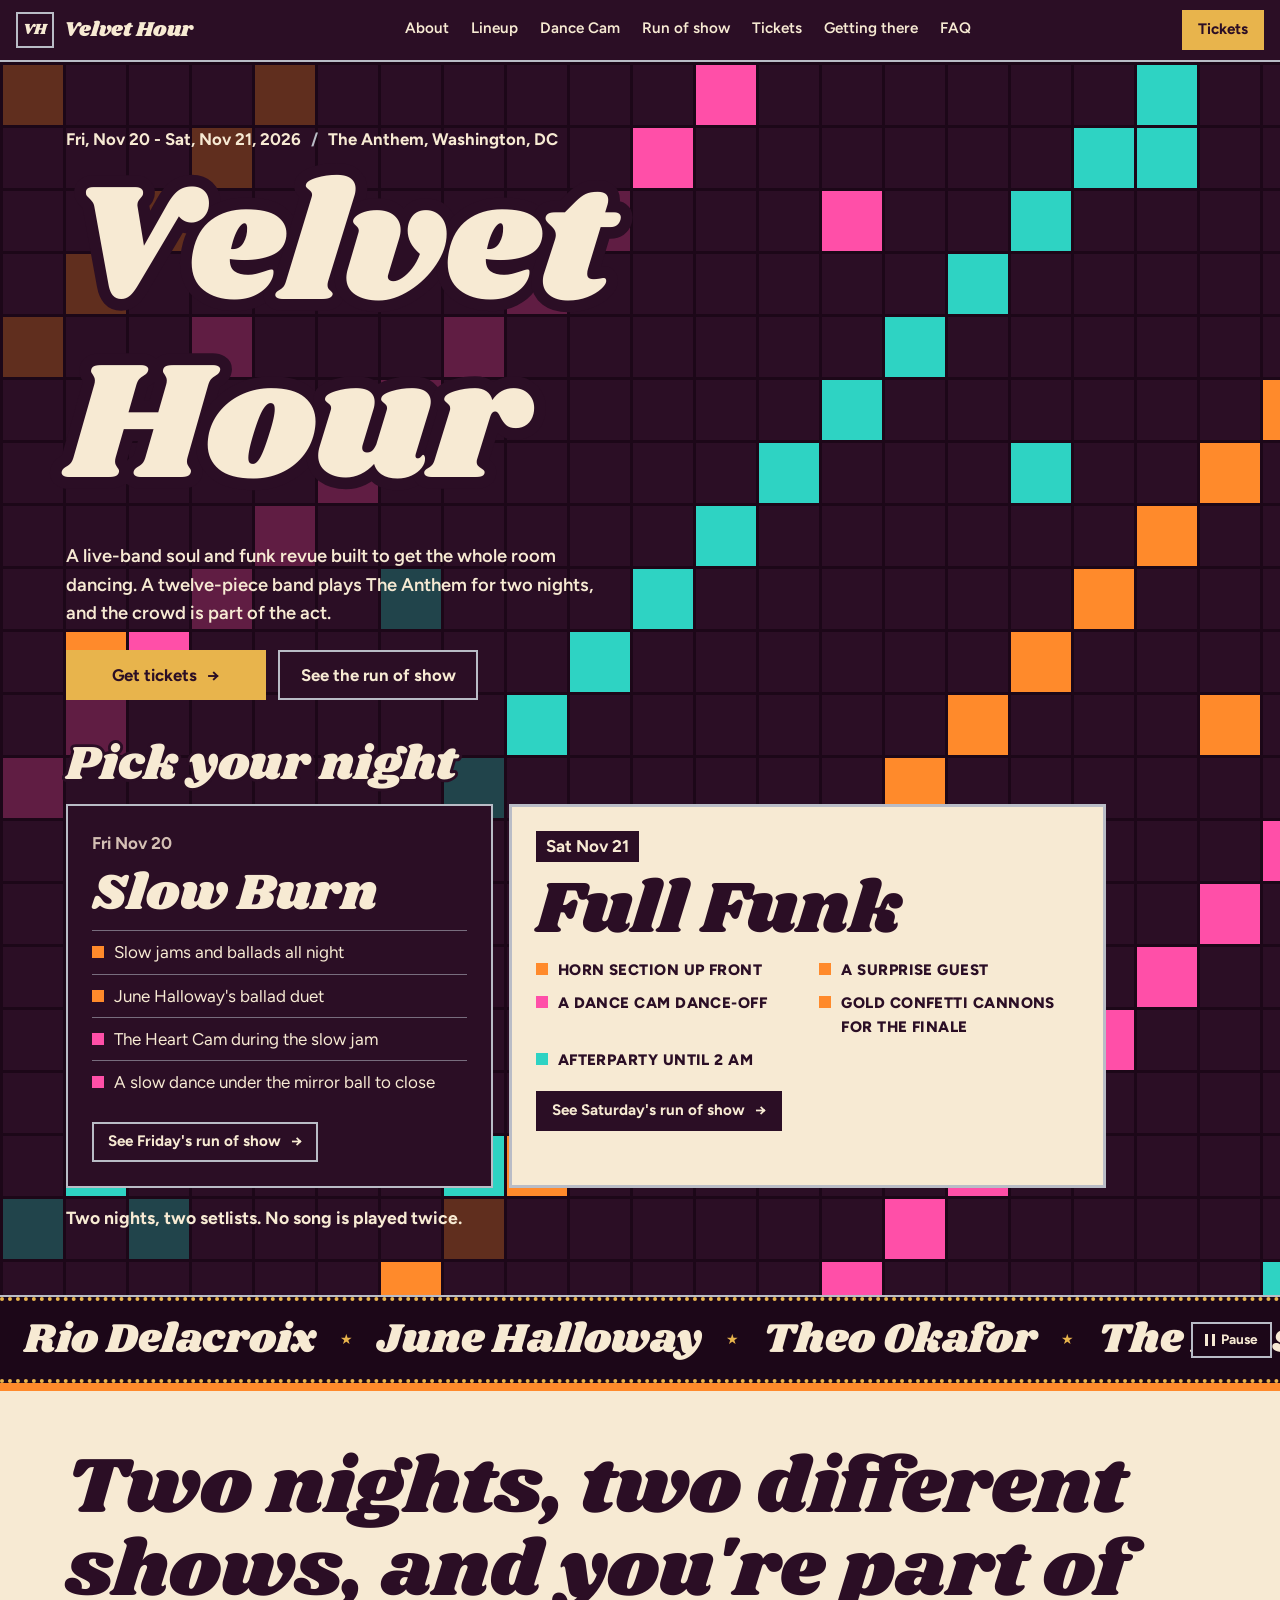
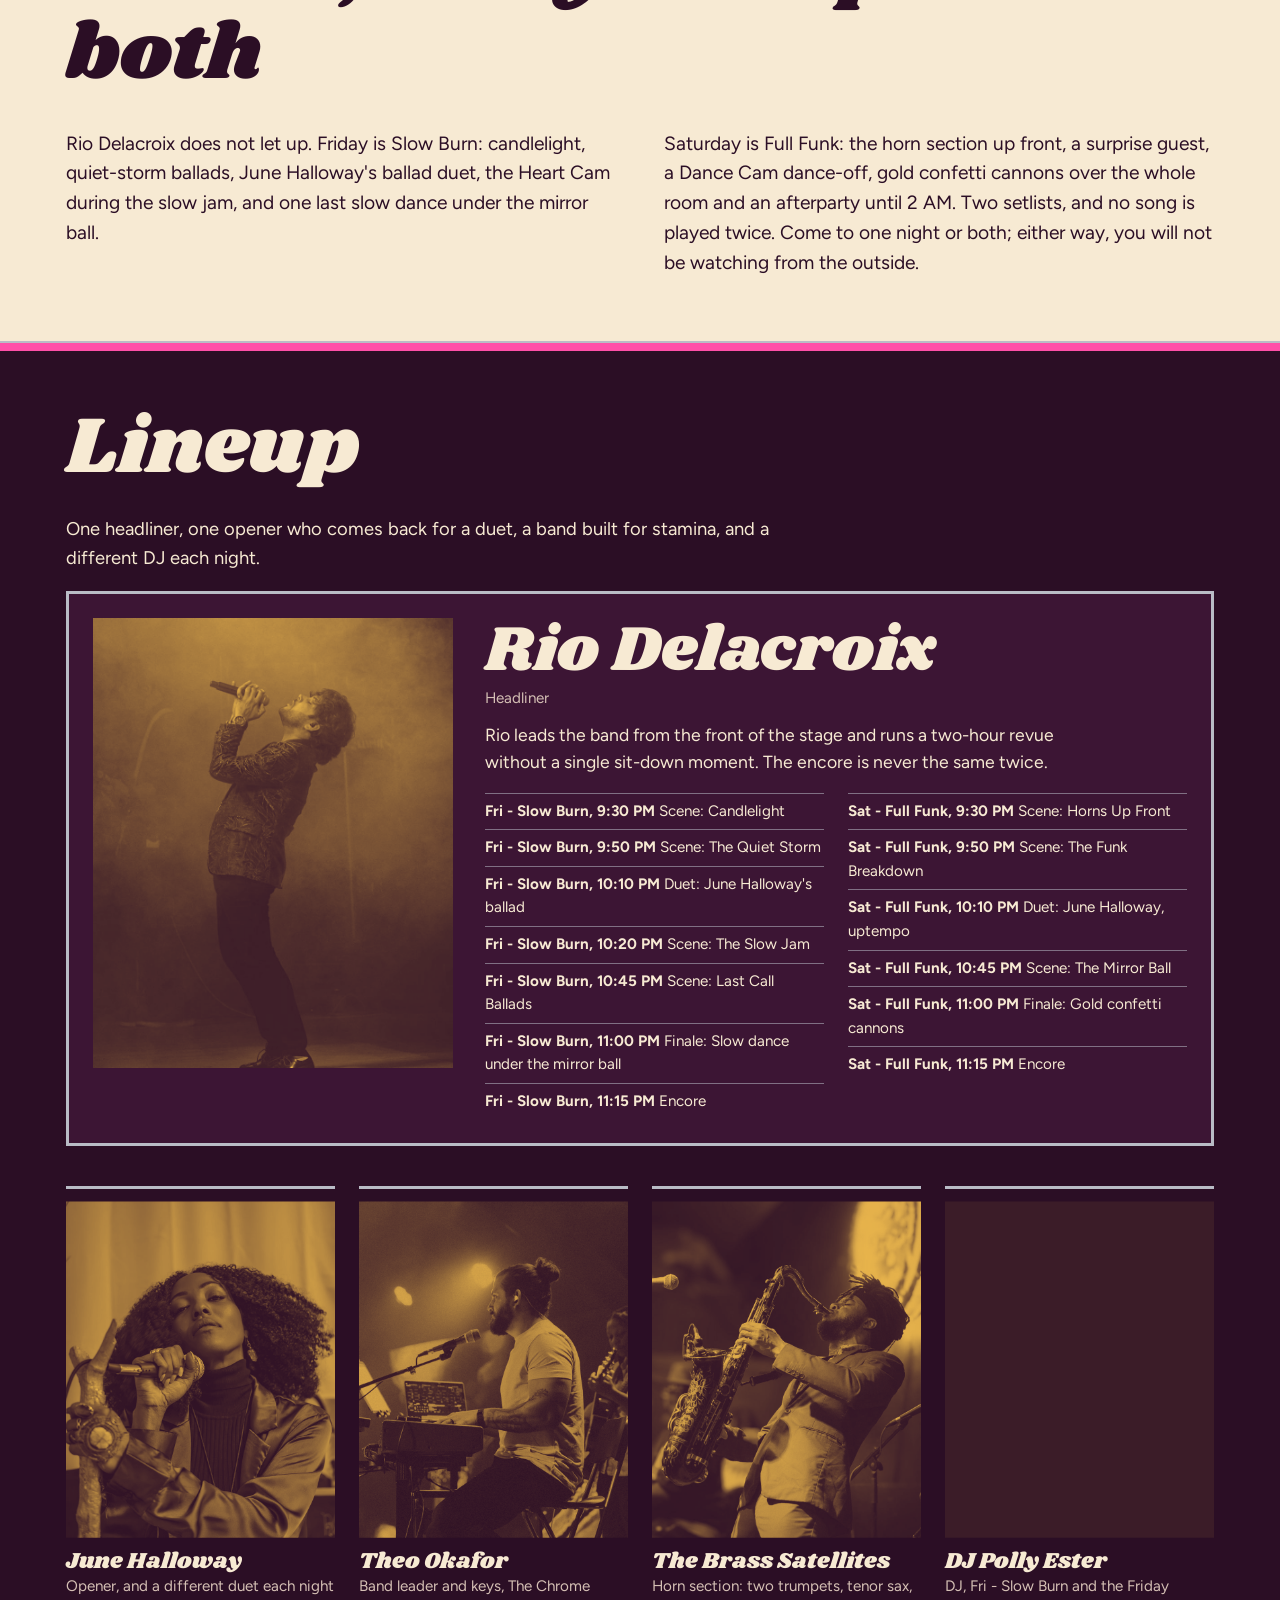
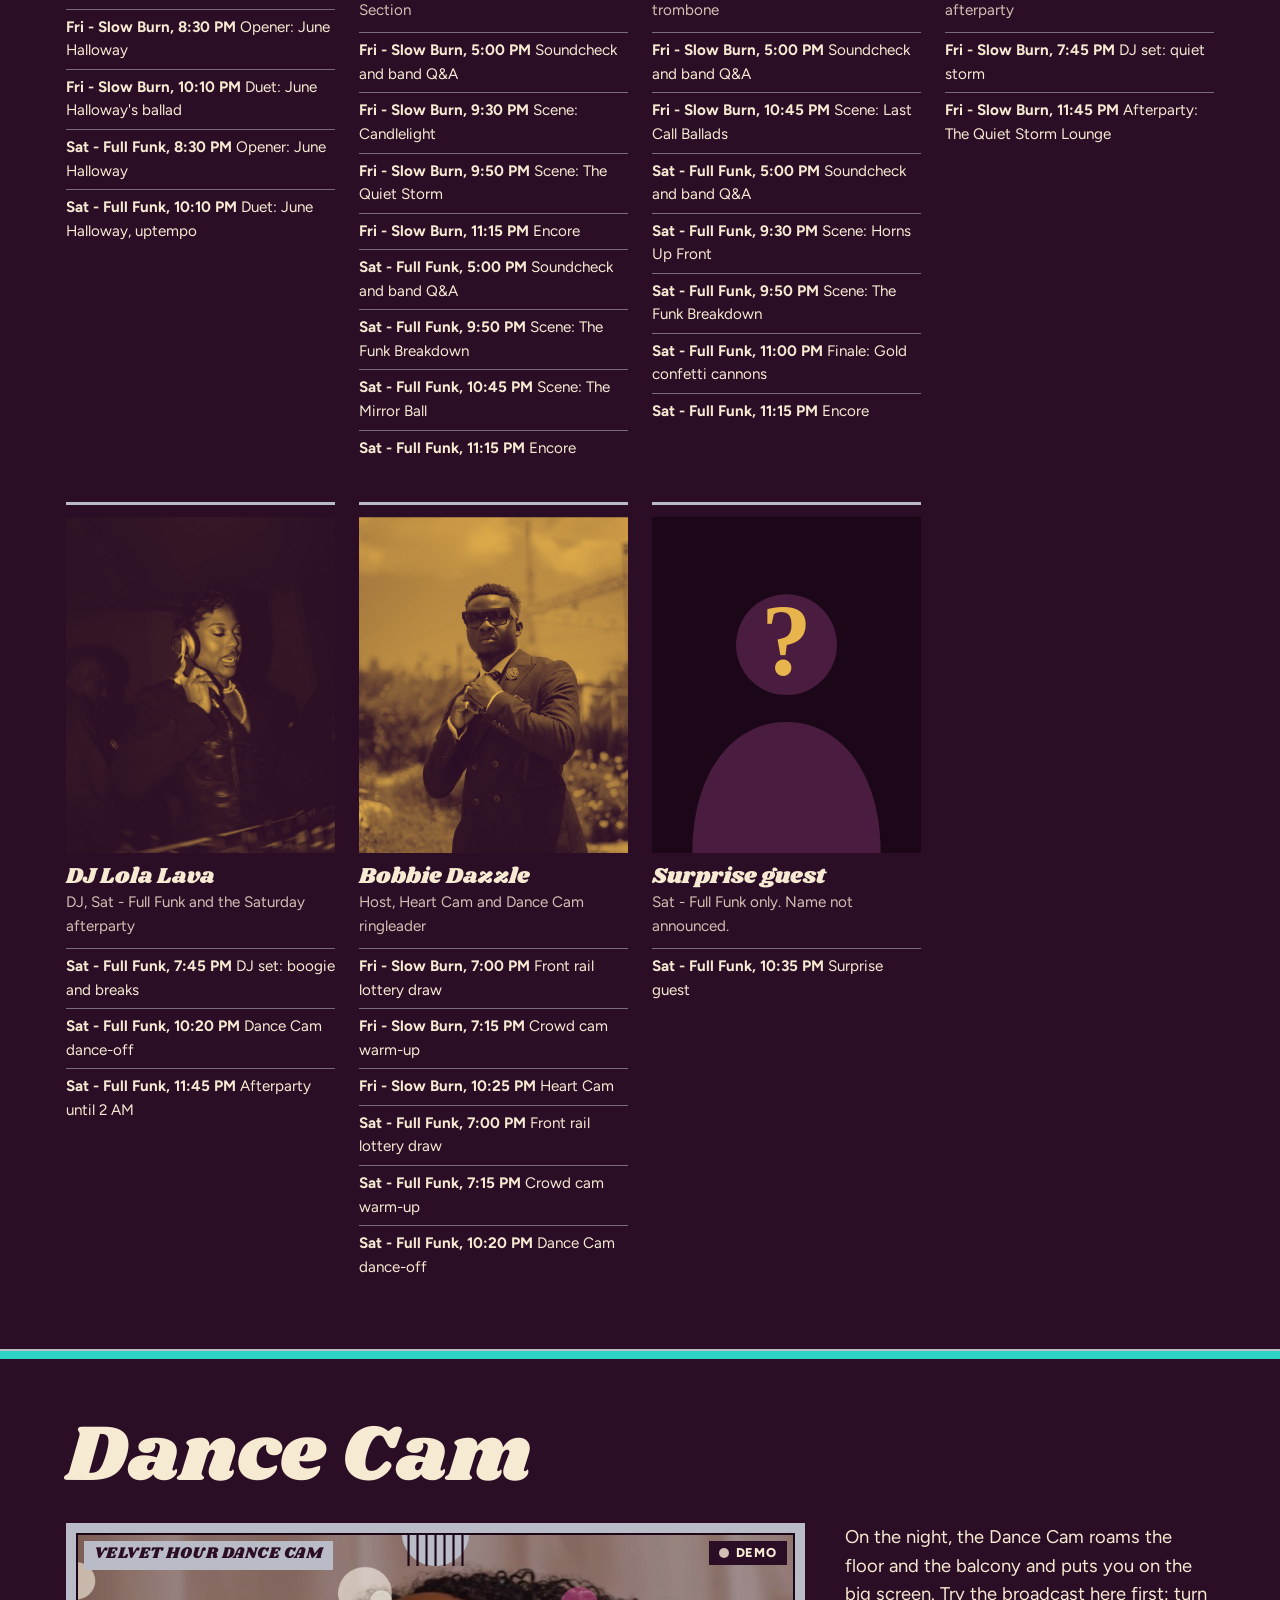
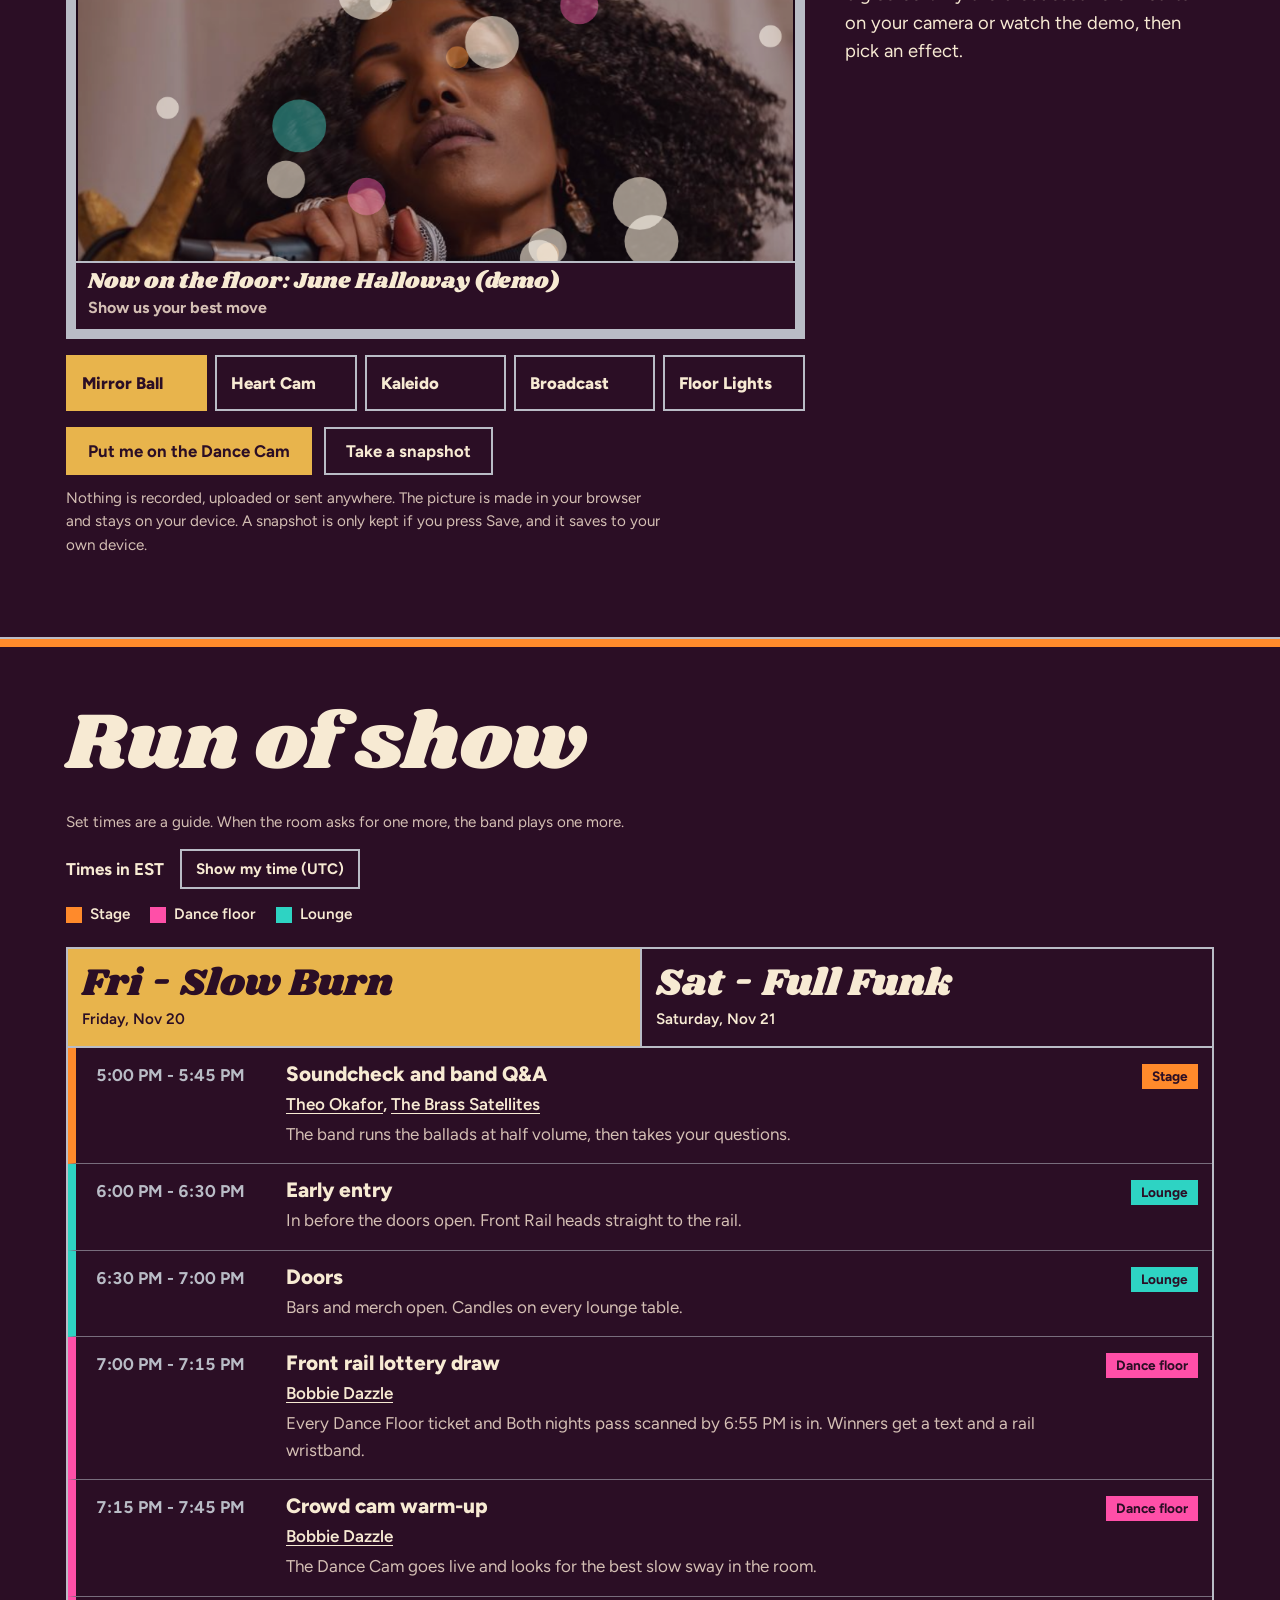
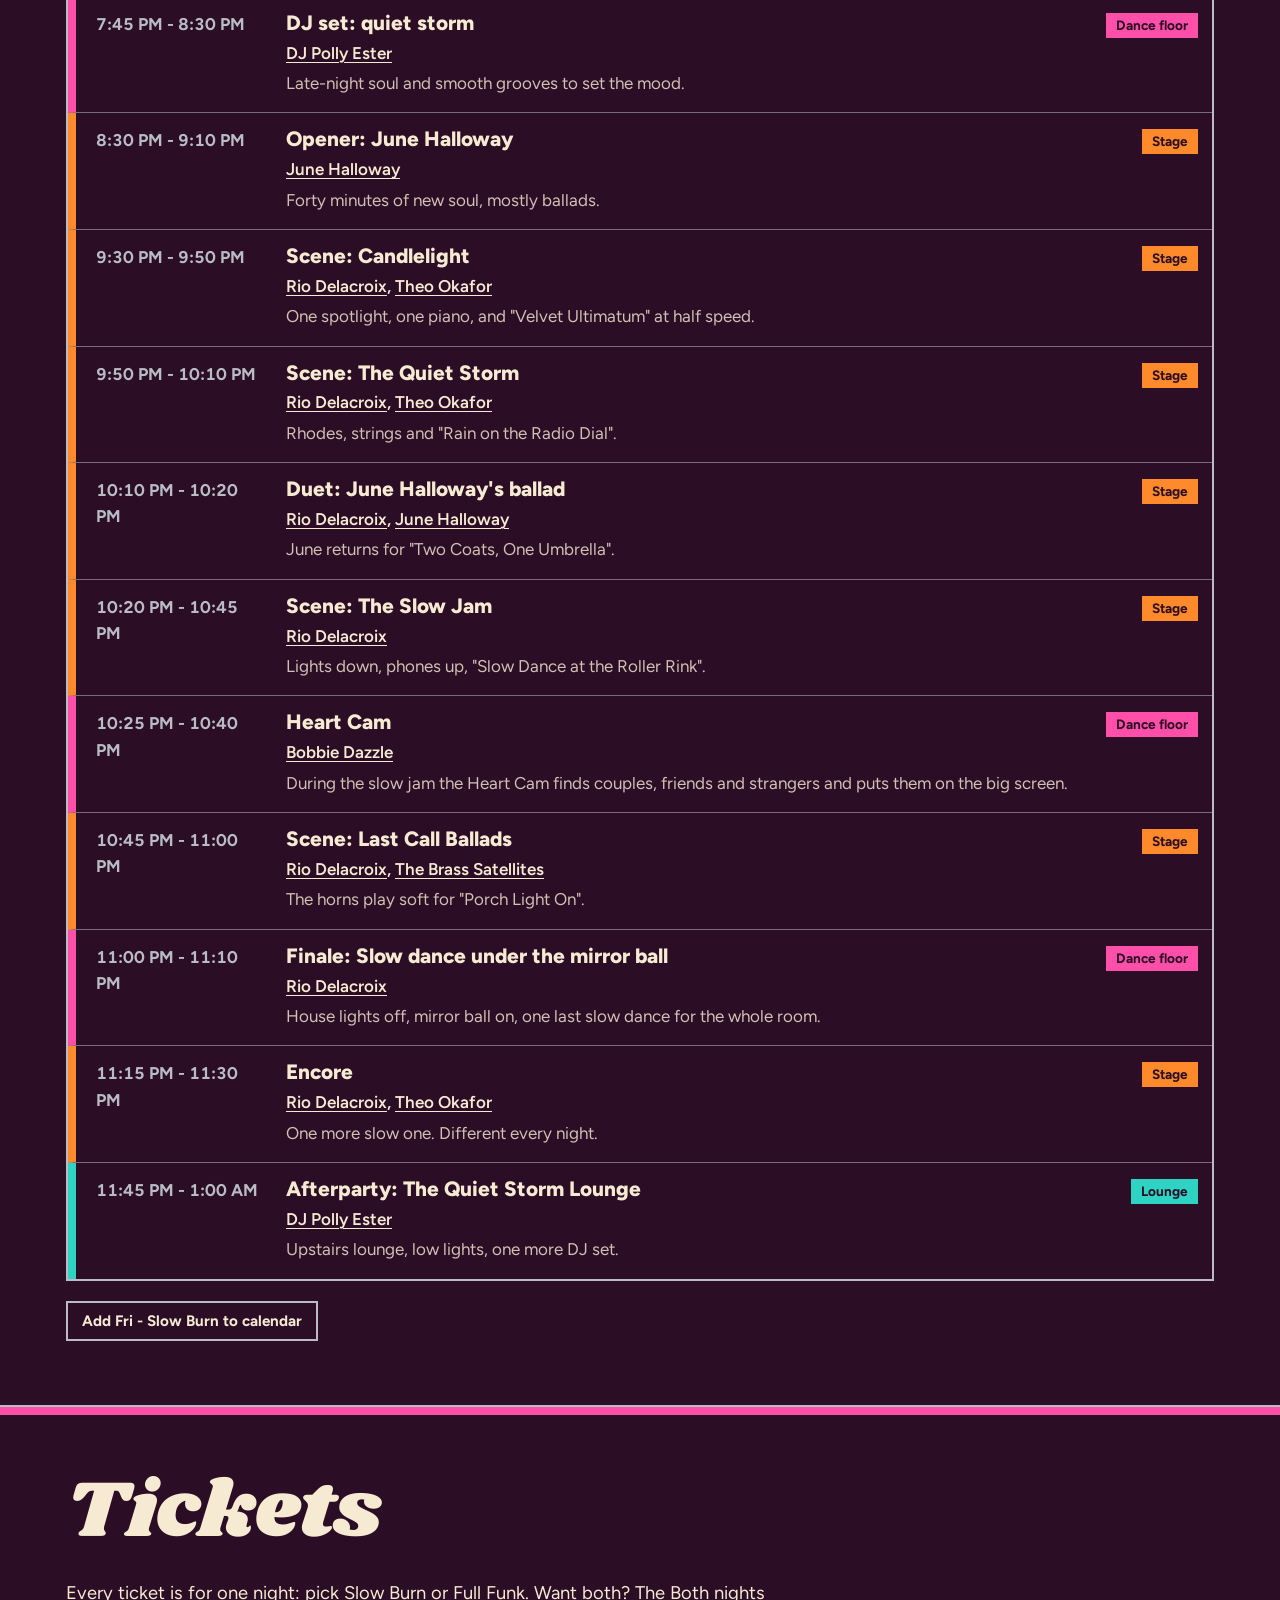
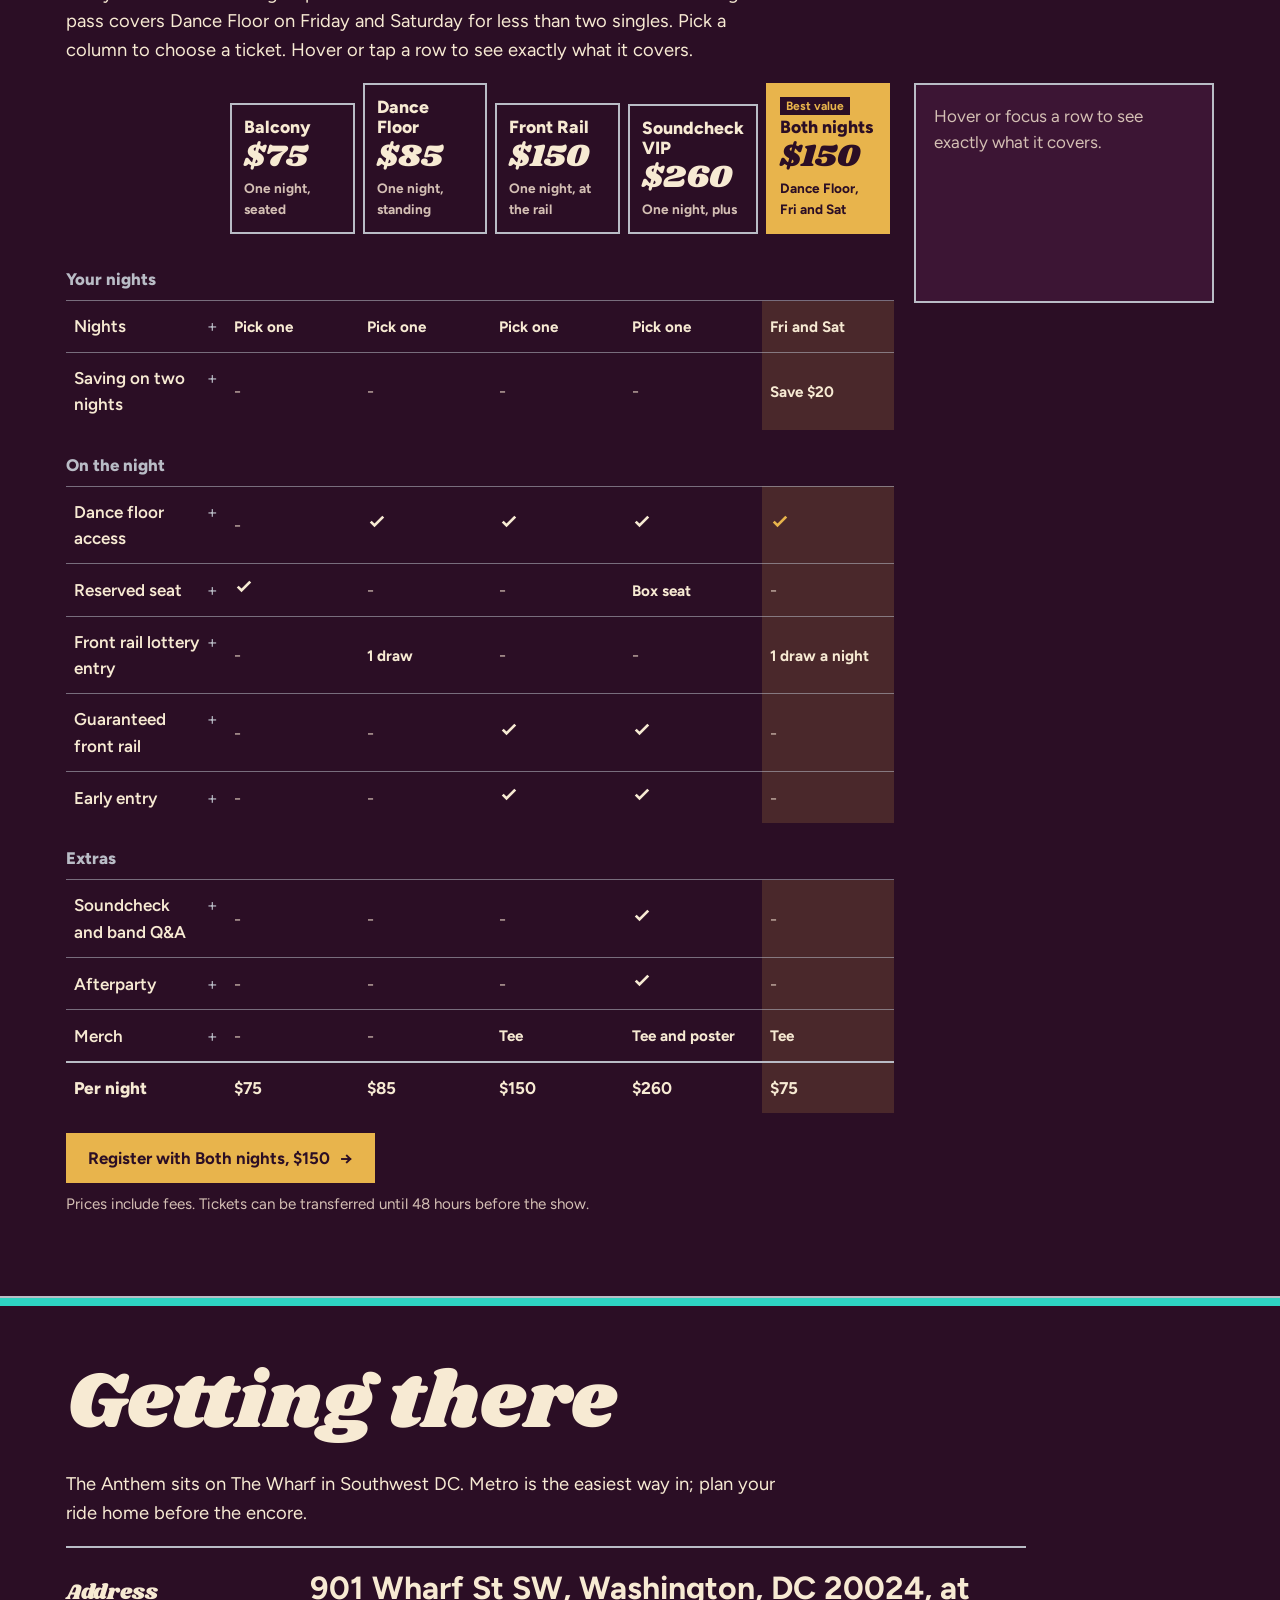
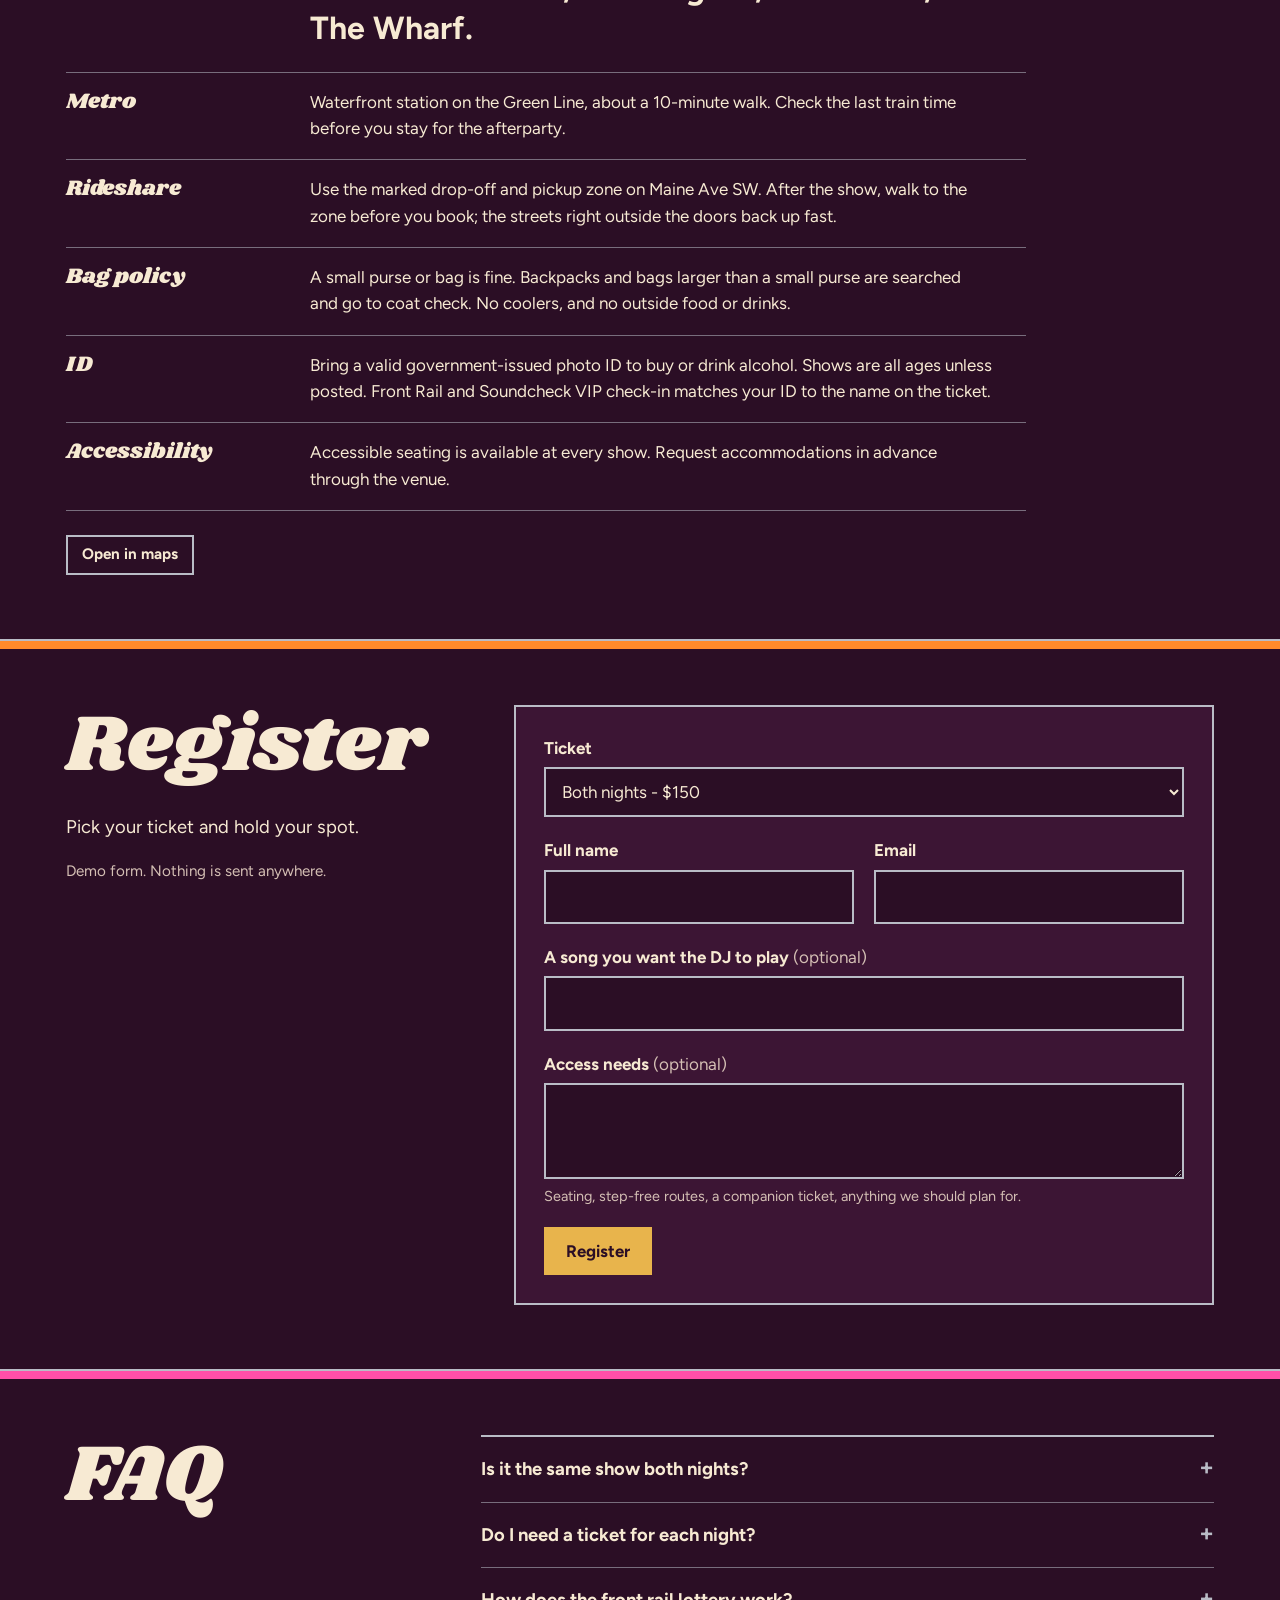
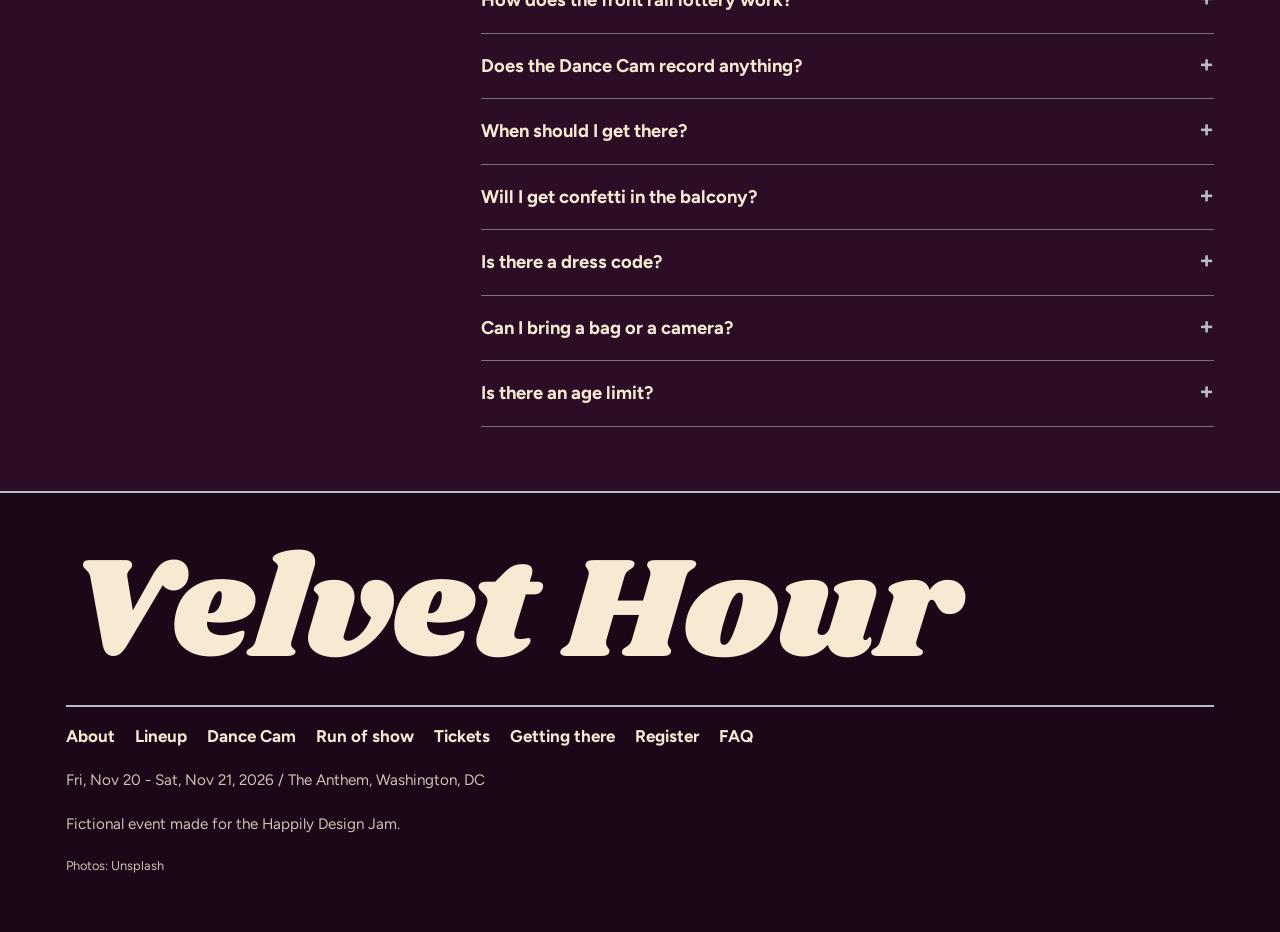
==== commit 37afc249: "De-AI design pass: one frame per element, no decorative strips or eyebrows - Ticket matrix cells lef" ====
--- a/index.html
+++ b/index.html
@@ -4,8 +4,8 @@
   <meta charset="utf-8">
   <meta name="viewport" content="width=device-width, initial-scale=1">
   <meta name="theme-color" content="#2b0e25">
-  <title>Event</title>
-  <meta name="description" content="">
+  <title>Velvet Hour 2026 - The Anthem, Washington, DC</title>
+  <meta name="description" content="Velvet Hour: a two-night live-band soul and funk revue at The Anthem, Washington, DC, Nov 20 and 21, 2026.">
   <!-- FONTS: Shrikhand (display) + Figtree (body). Keep one display face + one body face. -->
   <link rel="preconnect" href="https://fonts.googleapis.com">
   <link rel="preconnect" href="https://fonts.gstatic.com" crossorigin>
--- a/styles.css
+++ b/styles.css
@@ -153,7 +153,7 @@
 .night-1 .night-points { gap: 0; }
 .night-1 .night-points li { padding: 8px 0; border-top: var(--hair); }
 /* Full Funk: cream field, louder type, punchy list */
-.night-2 { background: var(--fg); color: var(--bg); border: 6px solid var(--bg); outline: 3px solid var(--chrome); outline-offset: -3px; }
+.night-2 { background: var(--fg); color: var(--bg); border: 3px solid var(--chrome); }
 .night-2 .night-date { display: inline-block; justify-self: start; background: var(--bg); color: var(--fg); padding: 2px 10px; }
 .night-2 .night-name { font-size: clamp(2.8rem, 12vw, 4.6rem); }
 .night-2 .night-points { font-weight: 800; text-transform: uppercase; letter-spacing: 0.03em; font-size: 0.95rem; }
@@ -208,7 +208,7 @@
 .sp-open { appearance: none; background: none; border: 0; padding: 0; margin: 0; font: inherit; color: inherit; text-align: left; cursor: pointer; }
 .sp-open:hover { text-decoration: underline; text-decoration-thickness: 2px; text-underline-offset: 4px; }
 .sp-featured .sp-name { font-size: clamp(2.3rem, 9vw, 4rem); margin-top: 0; }
-.sp-photo { width: 100%; height: auto; aspect-ratio: 4 / 5; object-fit: cover; background: var(--bg); border: var(--rule); }
+.sp-photo { width: 100%; height: auto; aspect-ratio: 4 / 5; object-fit: cover; background: var(--bg); }
 /* Same treatment on every photo: warm duotone at rest, full color on hover or keyboard focus. */
 .sp-photo.is-duotone { filter: url(#duotone); }
 .sp-featured:hover .sp-photo, .sp-featured:focus-within .sp-photo, .sp-card:hover .sp-photo, .sp-card:focus-within .sp-photo { filter: none; }
@@ -335,7 +335,7 @@
 .no { color: var(--muted); }
 .val { font-weight: 700; font-size: 0.95rem; }
 .m-detail td { padding: 0 0 12px; }
-.pv { background: var(--bg-2); padding: 14px; border-left: 4px solid var(--chrome); }
+.pv { background: var(--bg-2); padding: 14px; }
 .pv-title { font-family: var(--display); font-size: 1.3rem; margin-bottom: 8px; }
 .pv-list li { padding: 5px 0; border-top: var(--hair); font-size: 0.95rem; }
 .pv-list .t { font-weight: 700; }
@@ -367,7 +367,7 @@
   .matrix thead th { padding: 0 4px 10px; vertical-align: bottom; width: 16%; }
   .m-row th, .m-row td, .matrix tfoot th, .matrix tfoot td { border-top: var(--hair); padding: 12px 8px; }
   .matrix tfoot th, .matrix tfoot td { border-top: var(--rule); }
-  .m-row td, .matrix tfoot td { text-align: center; }
+  .m-row td, .matrix tfoot td { text-align: left; }
   .m-row td.is-sel, .matrix tfoot td.is-sel { background: color-mix(in srgb, var(--gold) 16%, transparent); }
   .m-detail { display: none; }
 }
@@ -381,17 +381,19 @@
 .sponsor-tier.is-top .wordmark { font-size: clamp(2rem, 8vw, 3rem); }
 .sponsor-tier.is-top img { max-height: 80px; }
 
-/* ---------- venue: chrome-framed info board ---------- */
-.sec-venue .wrap > .btn { margin-top: 20px; }
-.ruled { display: grid; gap: 3px; background: var(--chrome); border: 3px solid var(--chrome); }
-.ruled > div { background: var(--bg); padding: 16px 16px 18px; display: grid; gap: 6px; align-content: start; }
-.ruled dt { font-family: var(--display); font-size: 1.45rem; line-height: 1.15; }
-@media (min-width: 640px) { .ruled { grid-template-columns: repeat(2, 1fr); } }
-@media (min-width: 1040px) { .ruled { grid-template-columns: repeat(3, 1fr); } }
+/* ---------- venue: a ruled list, the address leads ---------- */
+.sec-venue .wrap > .btn { margin-top: 24px; }
+.ruled { border-bottom: var(--hair); max-width: 960px; }
+.ruled > div { display: grid; gap: 4px; padding: 16px 0 18px; border-top: var(--hair); }
+.ruled dt { font-family: var(--display); font-size: 1.35rem; line-height: 1.15; }
+.ruled dd { max-width: 62ch; }
+.ruled > div:first-child { border-top: var(--rule); padding: 20px 0 24px; }
+.ruled > div:first-child dd { font-weight: 700; font-size: clamp(1.4rem, 4vw, 2rem); line-height: 1.25; }
+@media (min-width: 760px) { .ruled > div { grid-template-columns: 220px 1fr; gap: 24px; align-items: baseline; } }
 
 /* ---------- registration: form on a raised panel ---------- */
 .sec-register .wrap { display: grid; gap: 0 48px; }
-.demo { border-left: 4px solid var(--chrome); padding: 8px 12px; font-size: 0.95rem; max-width: 760px; }
+.demo { font-size: 0.95rem; color: var(--muted); max-width: 760px; }
 .reg-form { display: grid; gap: 20px; max-width: 760px; background: var(--bg-2); padding: 20px 16px; border: var(--rule); }
 .field { display: grid; gap: 6px; }
 .field label { font-weight: 700; }
@@ -407,8 +409,8 @@
 @media (min-width: 640px) { .two-col { grid-template-columns: 1fr 1fr; } .reg-form { padding: 28px; } }
 .reg-form .btn { justify-self: start; }
 .confirm { border: 3px solid var(--gold); padding: 20px; max-width: 760px; background: var(--bg-2); }
-.confirm-kicker { font-size: 0.9rem; color: var(--muted); margin-bottom: 4px; }
-.confirm h3 { font-size: clamp(2rem, 8vw, 3rem); margin-bottom: 14px; }
+.confirm-demo { font-size: 0.95rem; color: var(--muted); margin-bottom: 14px; }
+.confirm h3 { font-size: clamp(2rem, 8vw, 3rem); margin-bottom: 8px; }
 .confirm-dl { display: grid; grid-template-columns: auto 1fr; gap: 4px 16px; margin-bottom: 14px; }
 .confirm-dl dt { font-weight: 700; }
 .confirm-actions { display: flex; flex-wrap: wrap; gap: 10px; }
@@ -507,8 +509,8 @@
 }
 @keyframes sheet-up { from { transform: translateY(100%); } }
 
-/* Record player: a preview only. No audio plays. */
-.player { margin-top: 14px; padding: 16px; background: var(--bg-2); border: var(--rule); }
+/* Record player: plays the performer's preview clip. A filled panel, no border: the dialog is the one frame. */
+.player { margin-top: 14px; padding: 16px; background: var(--bg-2); }
 .player[hidden] { display: none; }
 .player-deck { display: grid; grid-template-columns: 120px 1fr; gap: 18px; align-items: center; }
 .player-disc { position: relative; }
@@ -517,9 +519,13 @@
 @keyframes spin { to { transform: rotate(360deg); } }
 .tonearm { position: absolute; top: -4px; right: 2px; width: 6px; height: 64%; background: var(--chrome); transform-origin: top center; transform: rotate(-26deg); transition: transform 400ms ease; }
 .player.is-playing .tonearm { transform: rotate(-6deg); }
-.player-track { appearance: none; display: block; width: 100%; padding: 6px 0; border: 0; border-top: var(--hair); background: none; color: var(--fg); font: inherit; text-align: left; cursor: pointer; }
-.player-track:hover { text-decoration: underline; }
-.player-track[aria-pressed="true"] { color: var(--gold); font-weight: 800; }
+.player-title { margin: 0 0 8px; font-family: var(--display); font-size: 1.3rem; line-height: 1.2; }
+.player-time { display: flex; align-items: center; gap: 10px; }
+.player-progress { flex: 1; min-width: 0; height: 6px; appearance: none; -webkit-appearance: none; border: 0; background: var(--bg); color: var(--fg); }
+.player-progress::-webkit-progress-bar { background: var(--bg); }
+.player-progress::-webkit-progress-value { background: var(--fg); }
+.player-progress::-moz-progress-bar { background: var(--fg); }
+.player-clock { font-size: 0.85rem; font-variant-numeric: tabular-nums; color: var(--muted); white-space: nowrap; }
 .player-controls { display: flex; align-items: center; gap: 14px; margin-top: 10px; }
 .bars { display: inline-flex; align-items: flex-end; gap: 3px; height: 24px; }
 .bars i { width: 5px; height: 100%; background: var(--fg); transform: scaleY(0.2); transform-origin: bottom; }
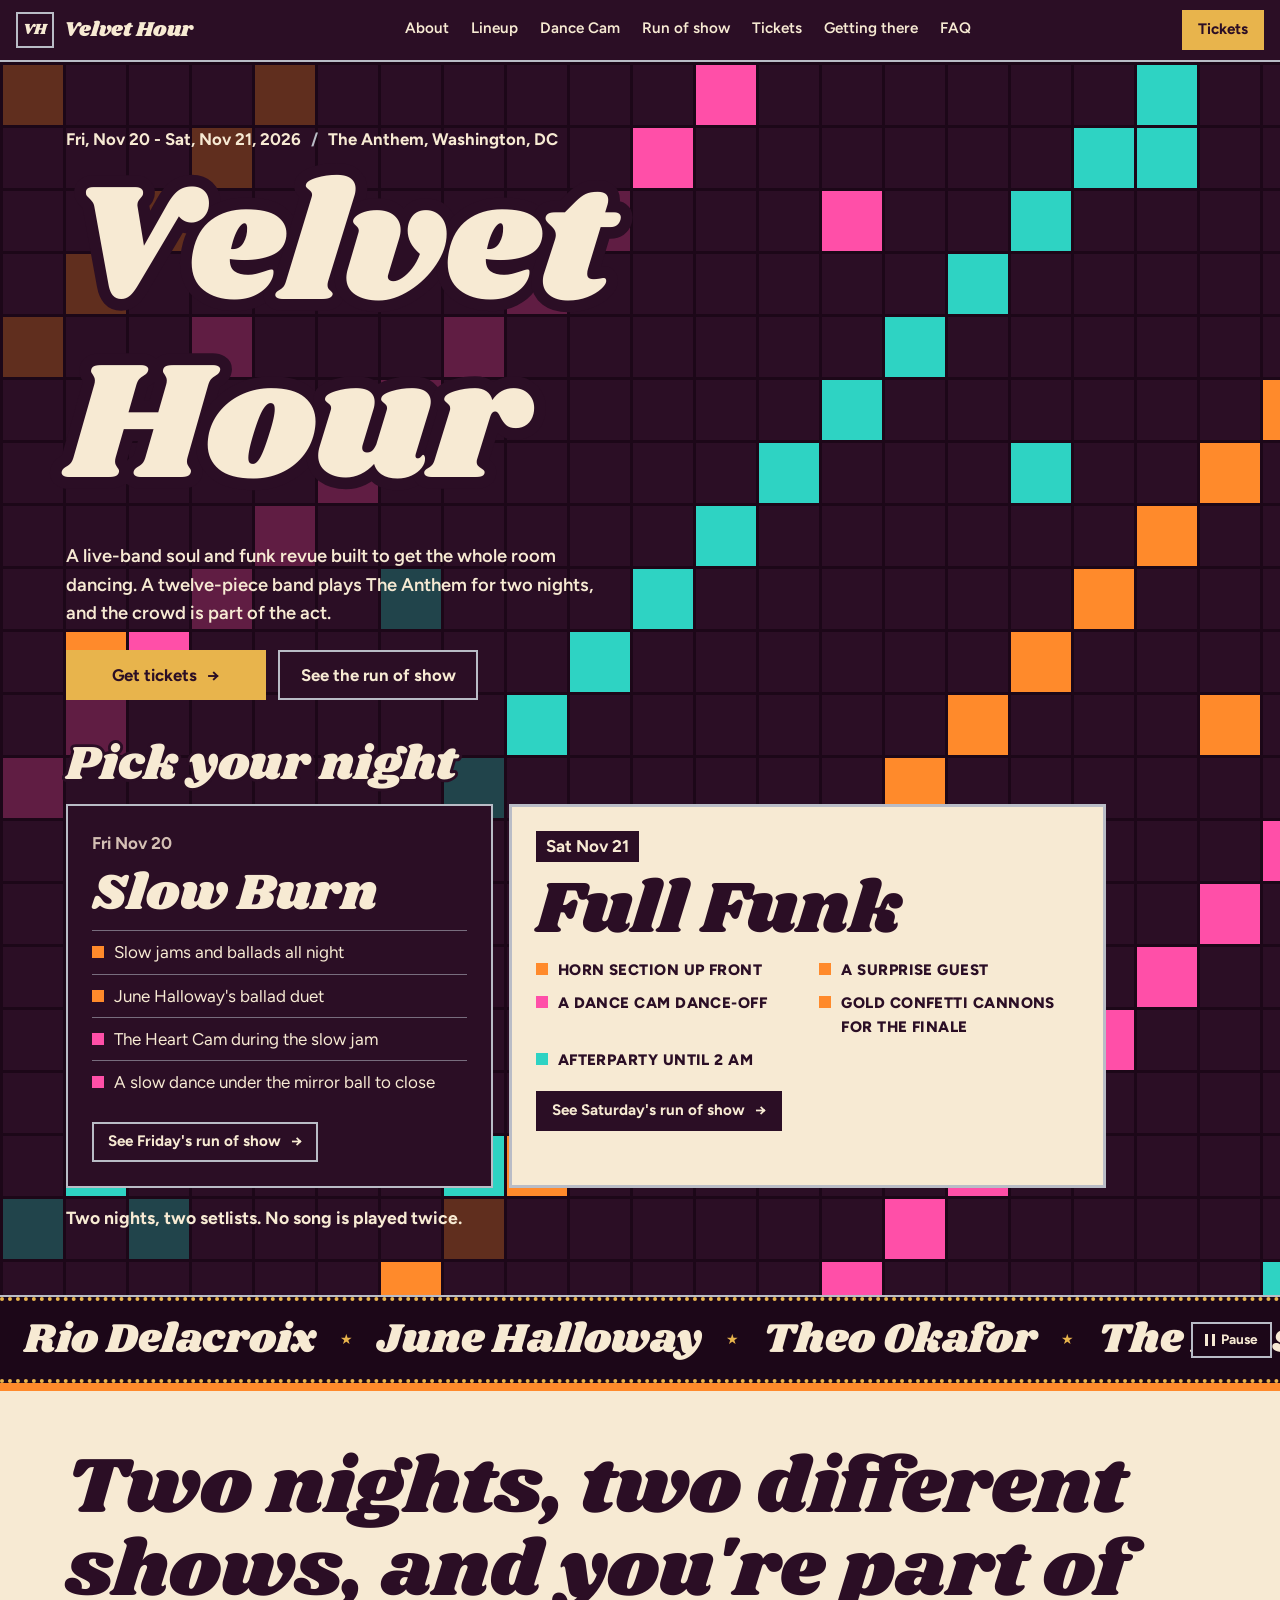
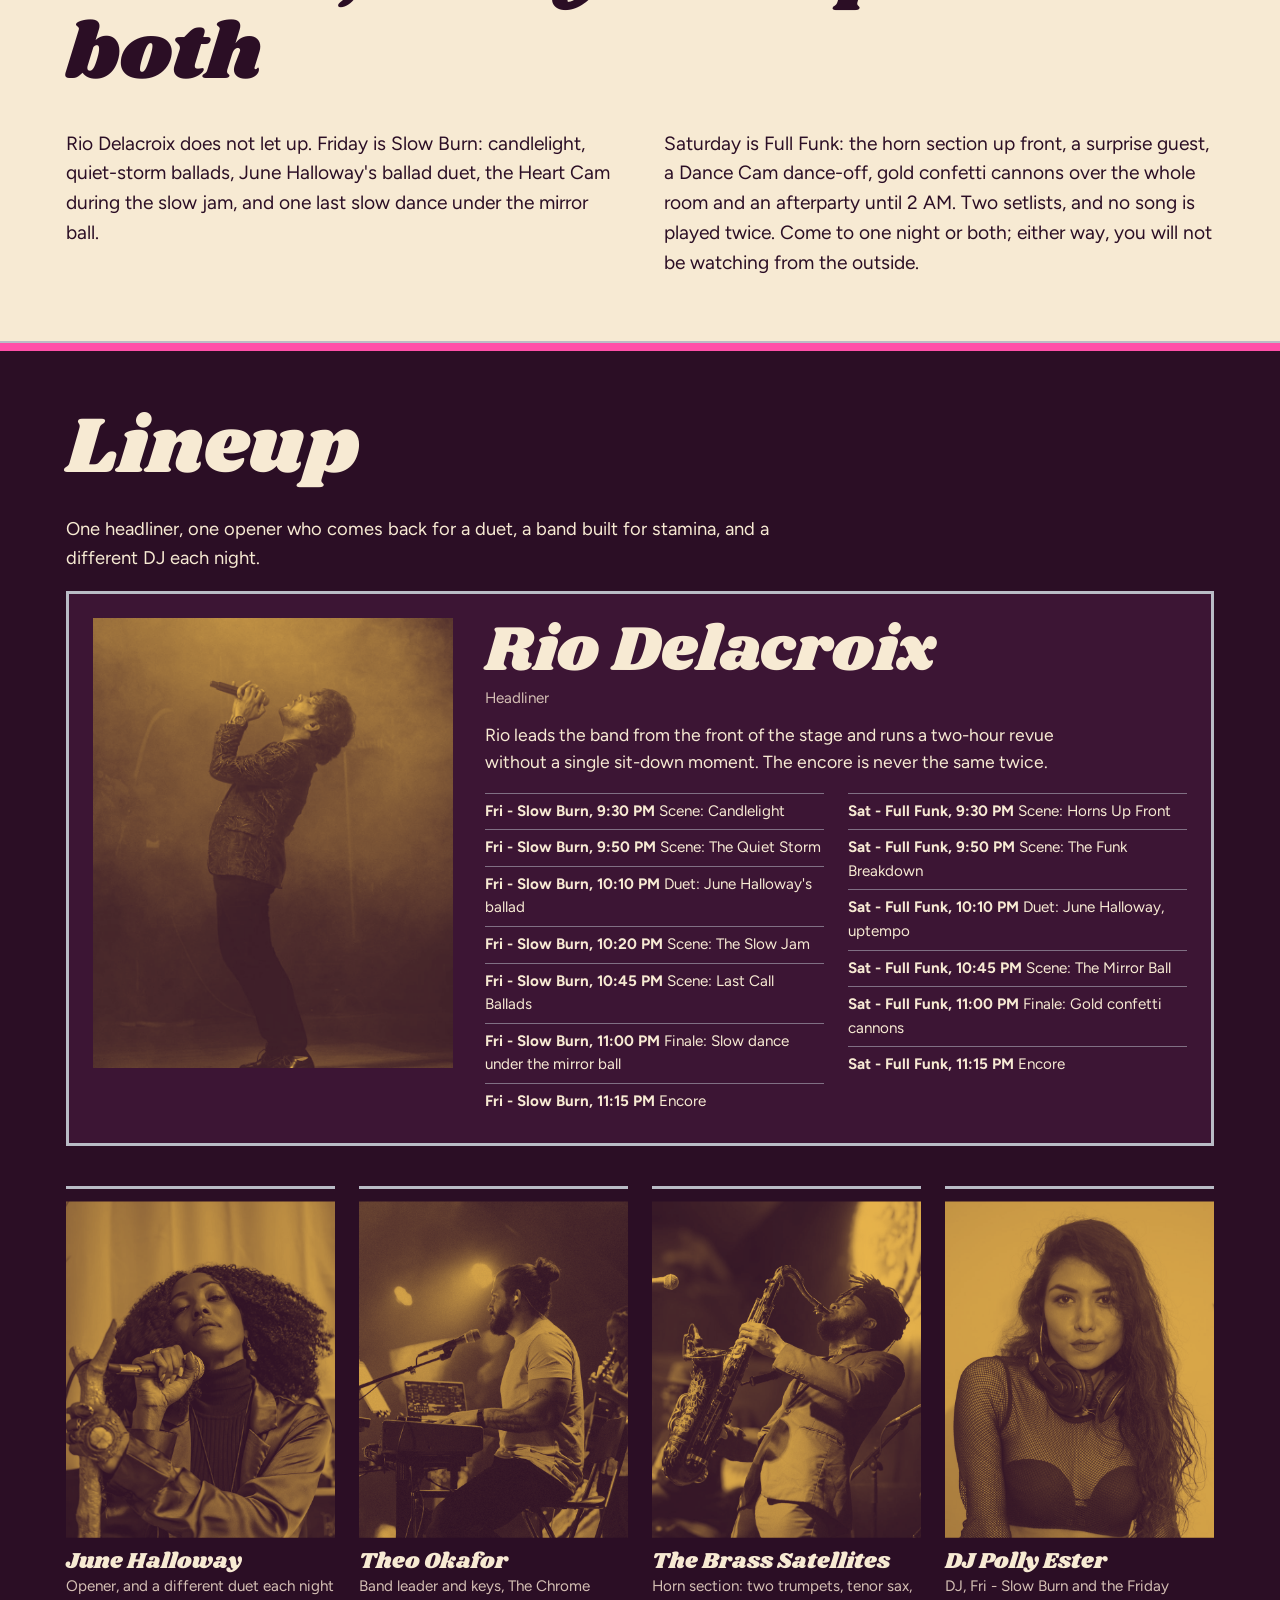
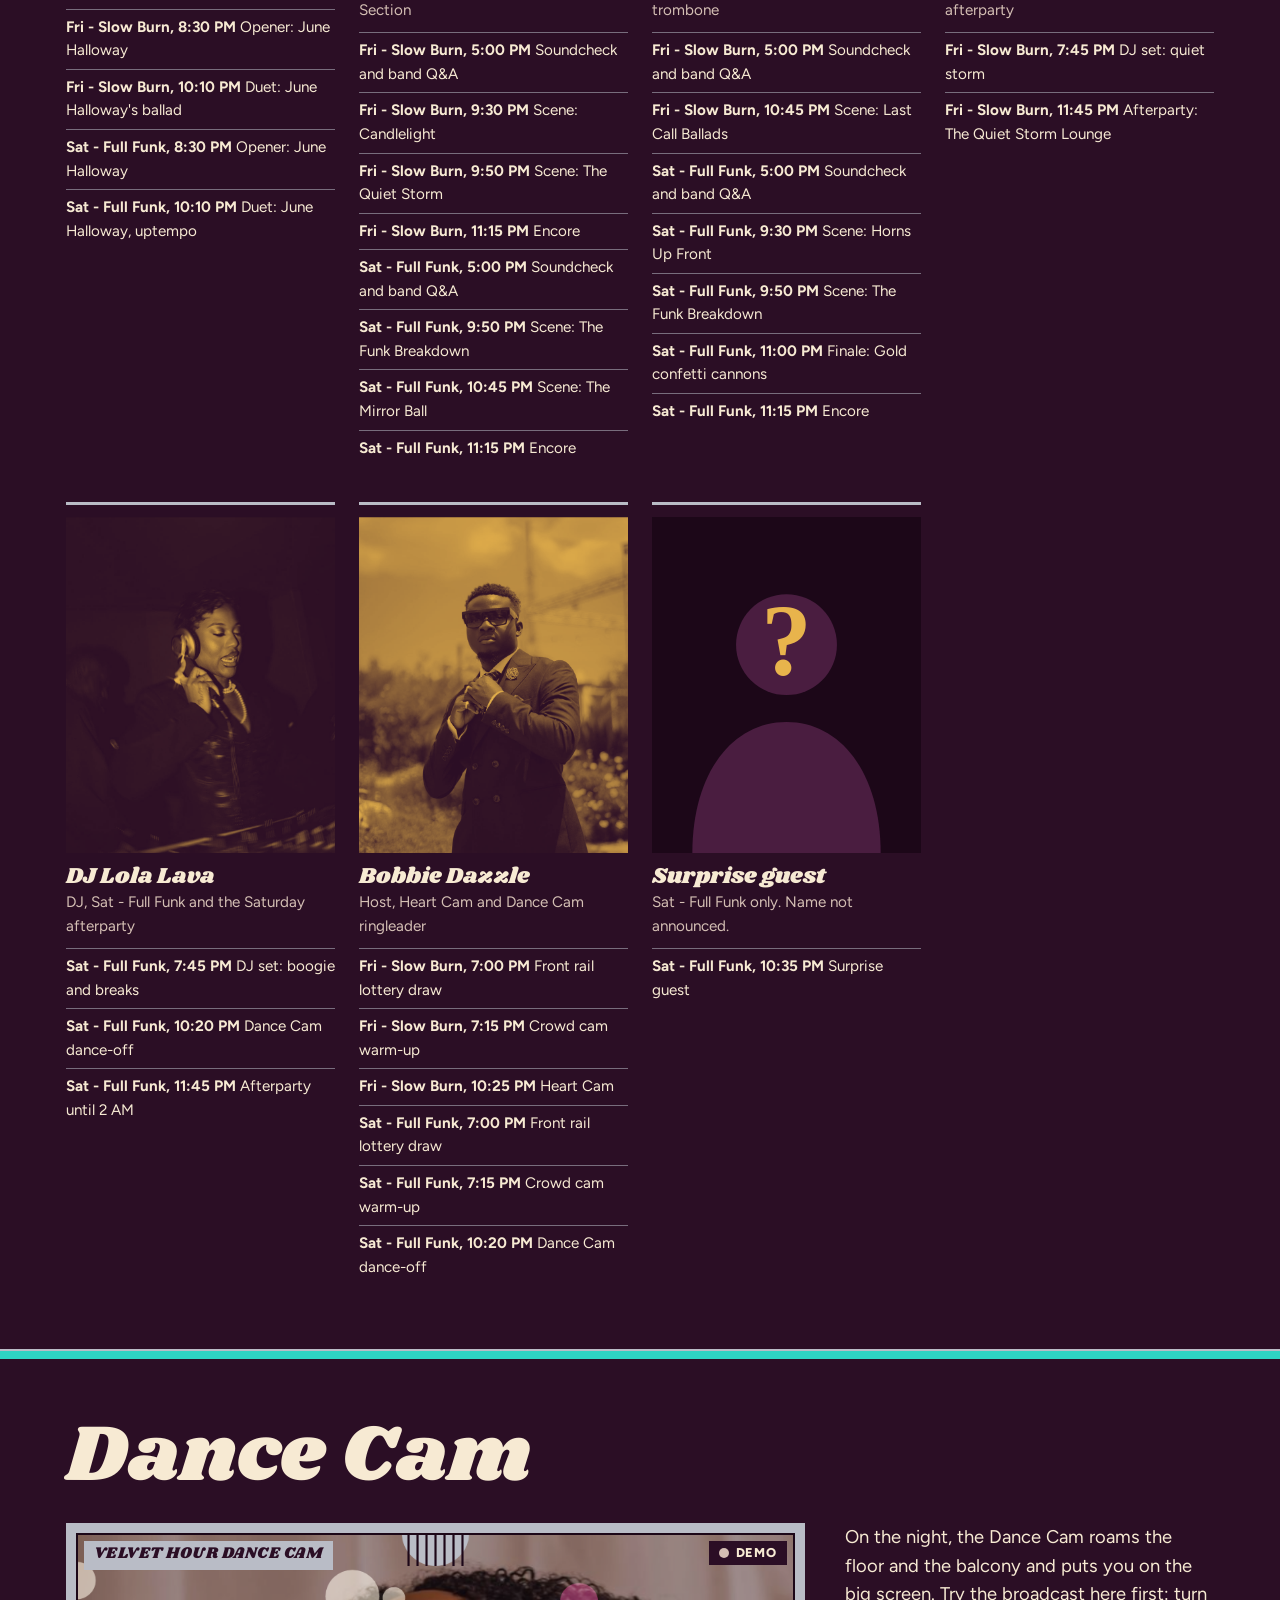
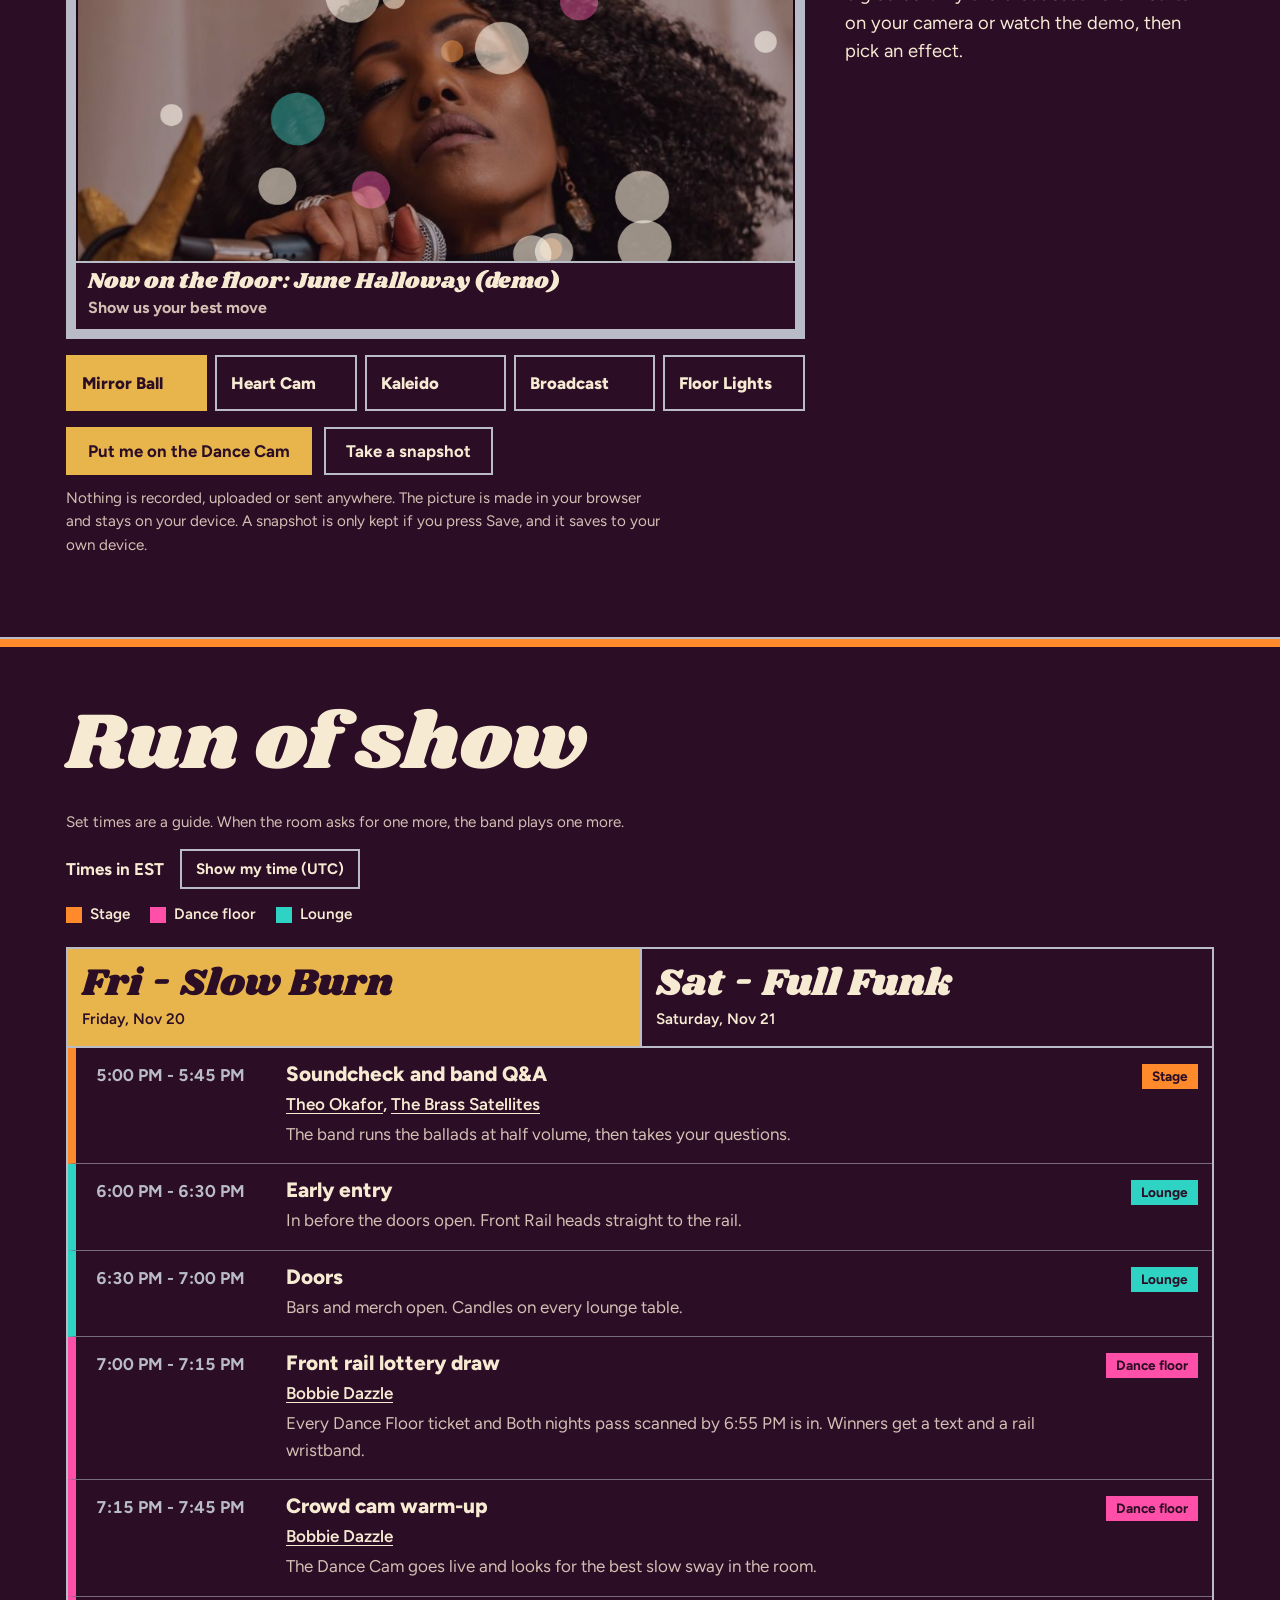
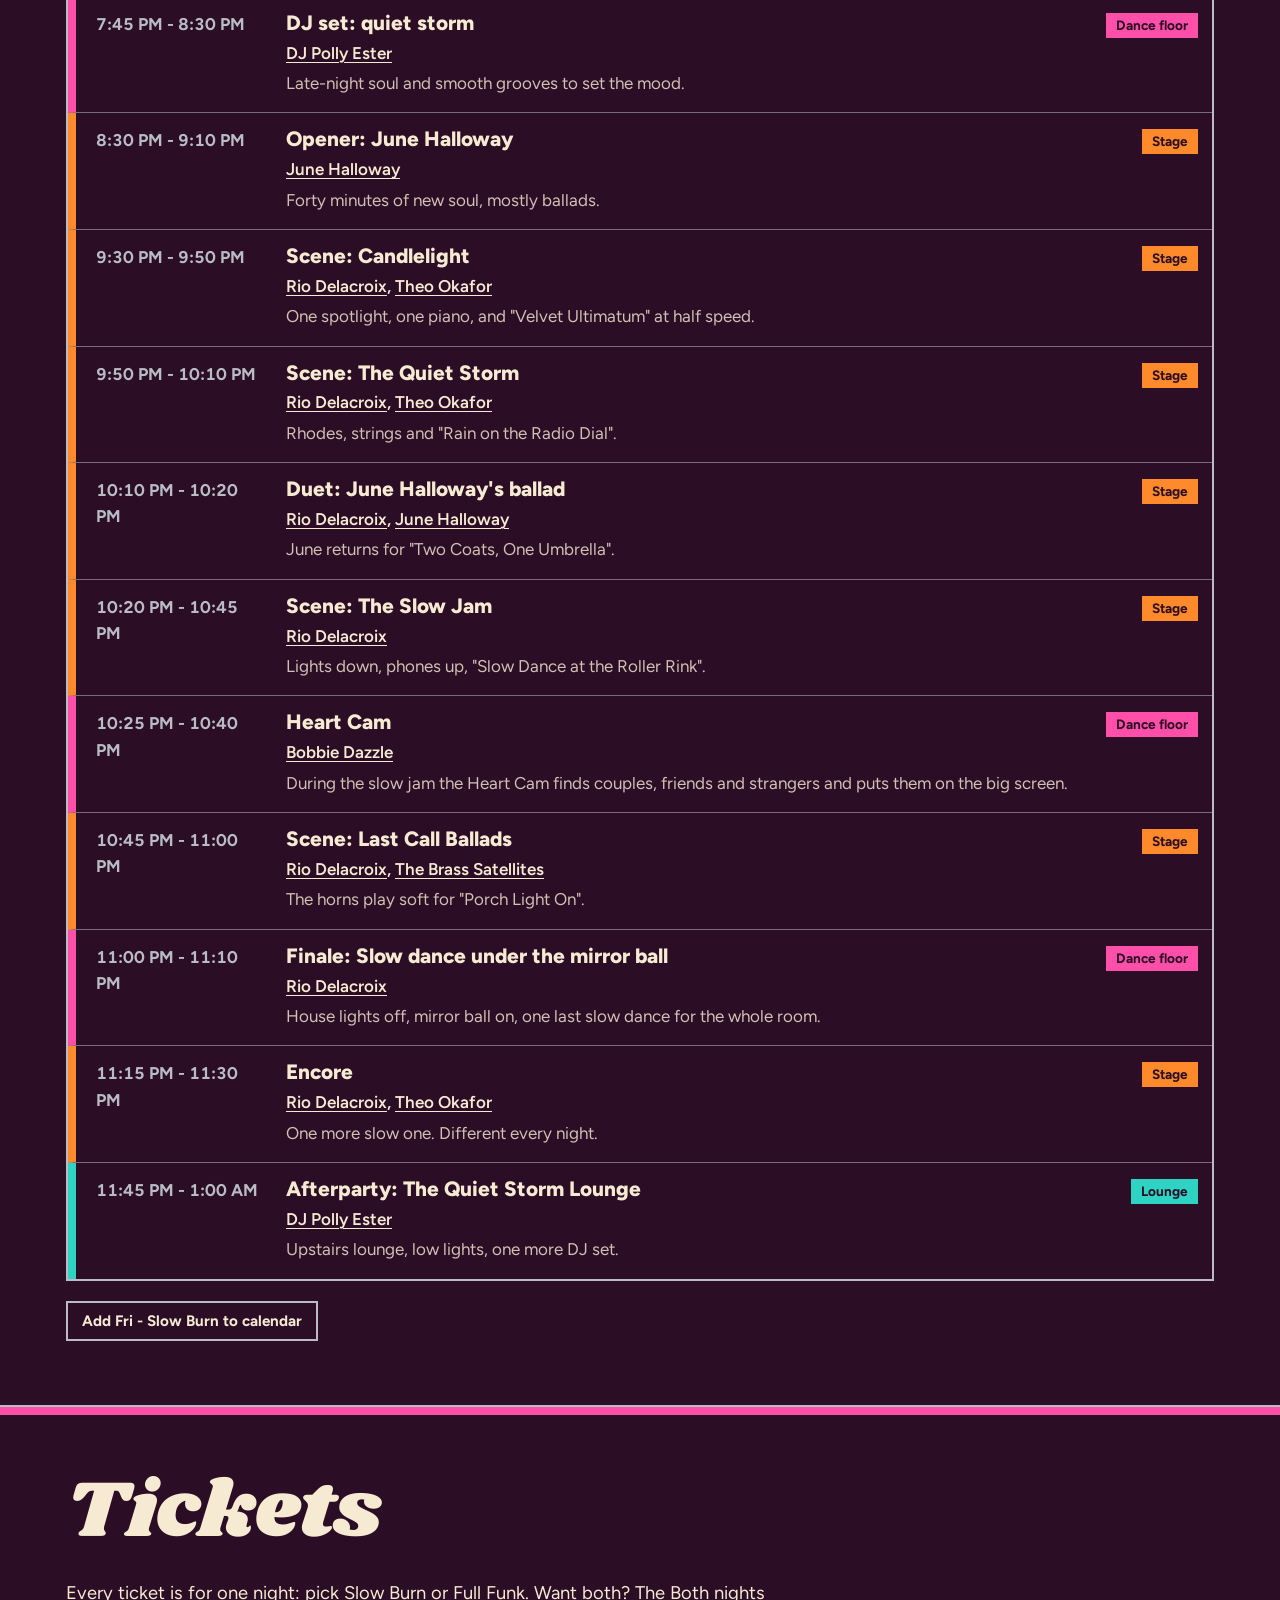
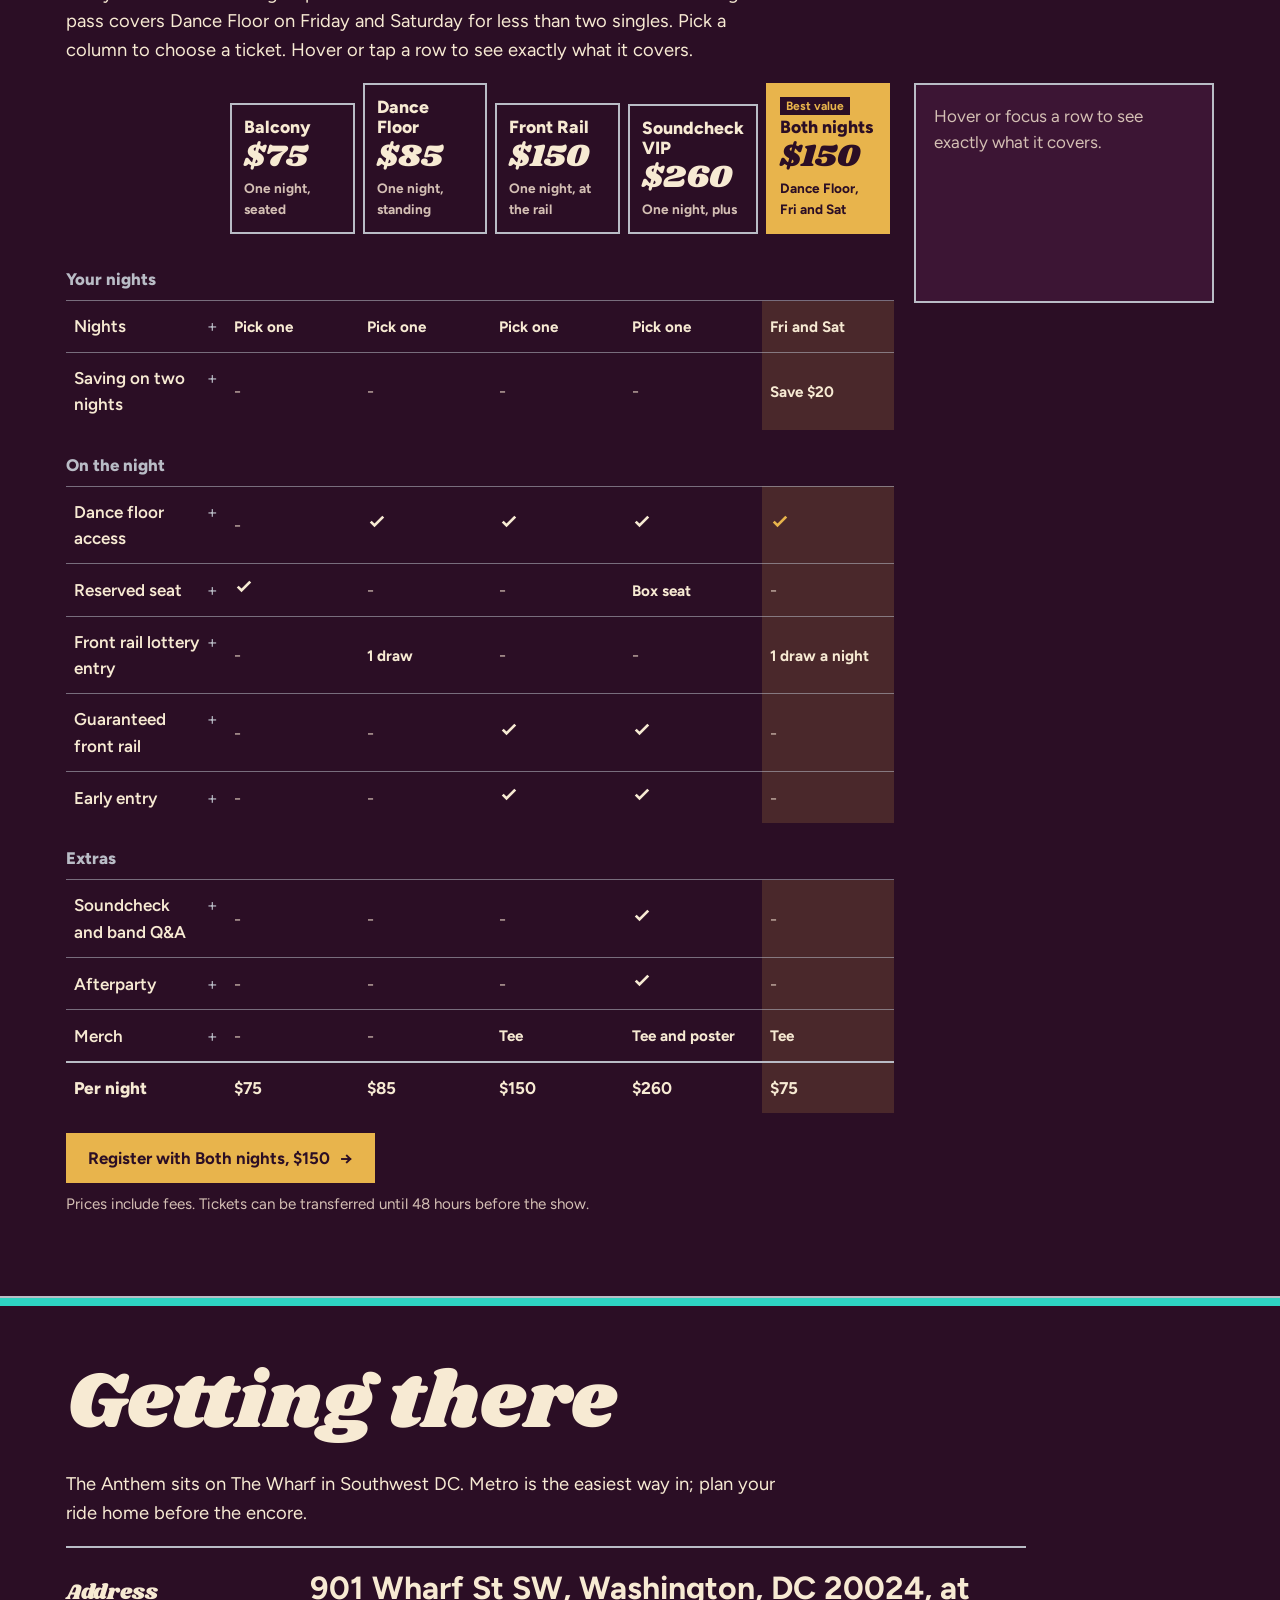
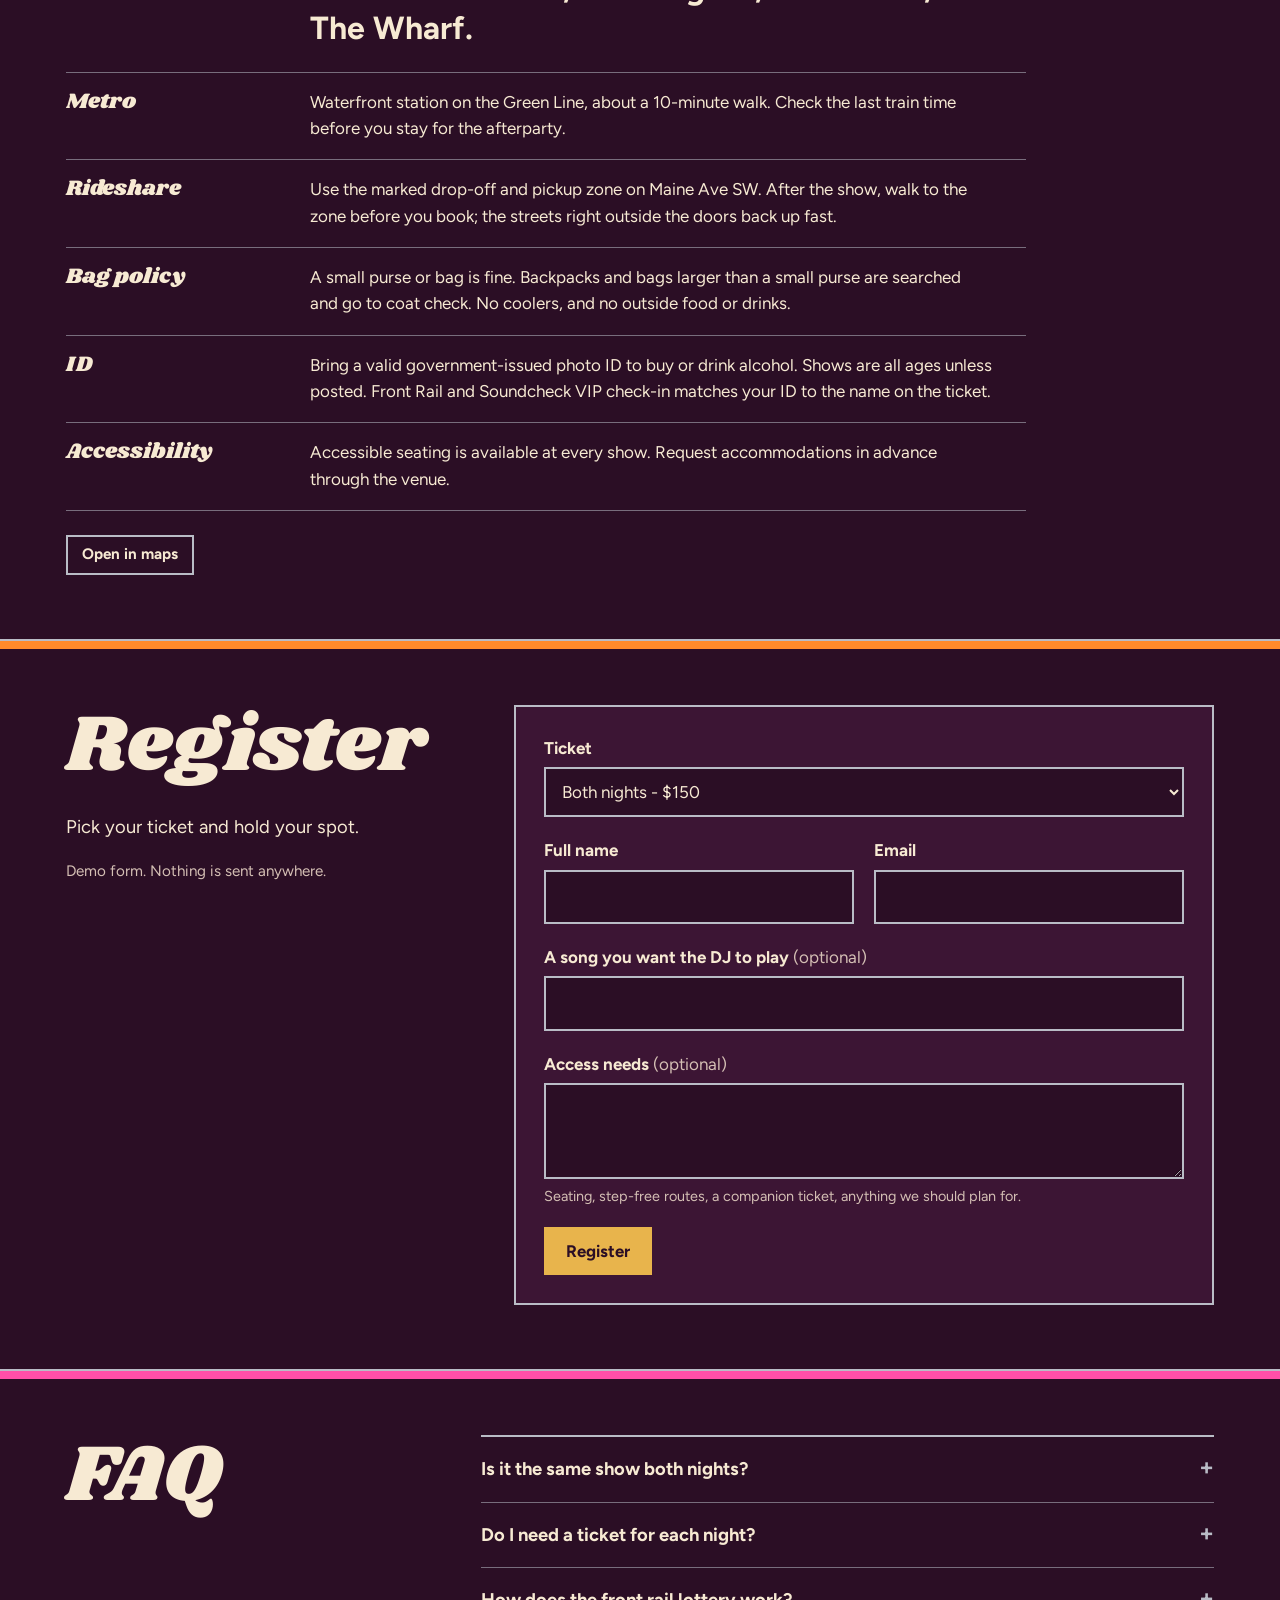
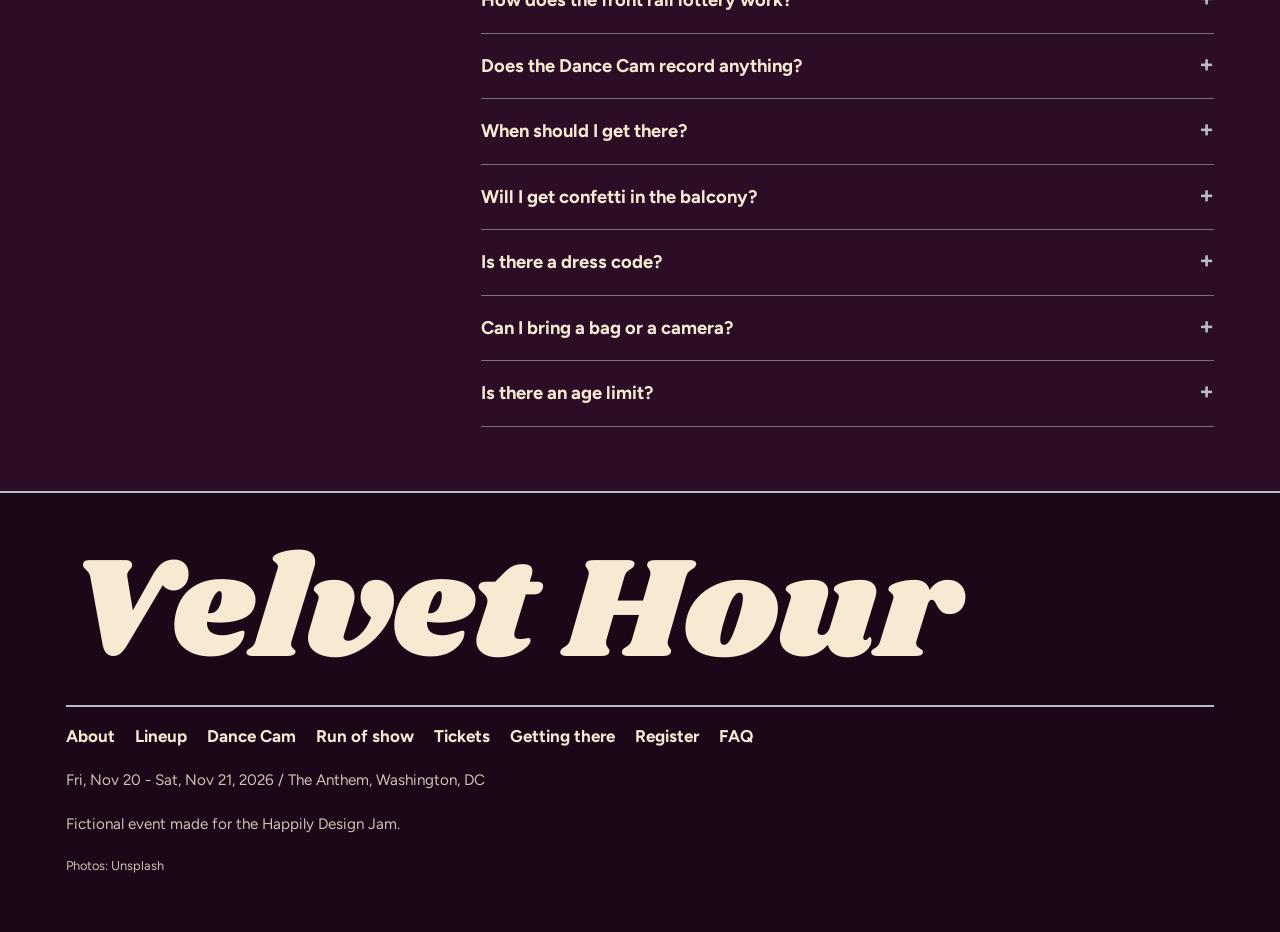
==== commit 022ff96e: "Pre-submission: page title, meta description and link preview card Title "Velvet Hour - A two-night " ====
--- a/index.html
+++ b/index.html
@@ -4,8 +4,18 @@
   <meta charset="utf-8">
   <meta name="viewport" content="width=device-width, initial-scale=1">
   <meta name="theme-color" content="#2b0e25">
-  <title>Velvet Hour 2026 - The Anthem, Washington, DC</title>
-  <meta name="description" content="Velvet Hour: a two-night live-band soul and funk revue at The Anthem, Washington, DC, Nov 20 and 21, 2026.">
+  <title>Velvet Hour - A two-night soul and funk revue, Washington DC</title>
+  <meta name="description" content="Two nights of live-band soul and funk at The Anthem on DC's Wharf: Slow Burn on Fri, Nov 20 and Full Funk on Sat, Nov 21, 2026. A fictional event for the Happily Design Jam.">
+  <!-- Link preview card. Share crawlers need absolute URLs: these assume GitHub Pages at https://parkerjustinr.github.io/velvet-hour/ -->
+  <meta property="og:type" content="website">
+  <meta property="og:url" content="https://parkerjustinr.github.io/velvet-hour/">
+  <meta property="og:title" content="Velvet Hour - A two-night soul and funk revue, Washington DC">
+  <meta property="og:description" content="Two nights of live-band soul and funk at The Anthem on DC's Wharf: Slow Burn on Fri, Nov 20 and Full Funk on Sat, Nov 21, 2026. A fictional event for the Happily Design Jam.">
+  <meta property="og:image" content="https://parkerjustinr.github.io/velvet-hour/img/og.jpg">
+  <meta property="og:image:width" content="1200">
+  <meta property="og:image:height" content="630">
+  <meta property="og:image:alt" content="Velvet Hour title over a light-up dance floor in tangerine, magenta and teal">
+  <meta name="twitter:card" content="summary_large_image">
   <!-- FONTS: Shrikhand (display) + Figtree (body). Keep one display face + one body face. -->
   <link rel="preconnect" href="https://fonts.googleapis.com">
   <link rel="preconnect" href="https://fonts.gstatic.com" crossorigin>
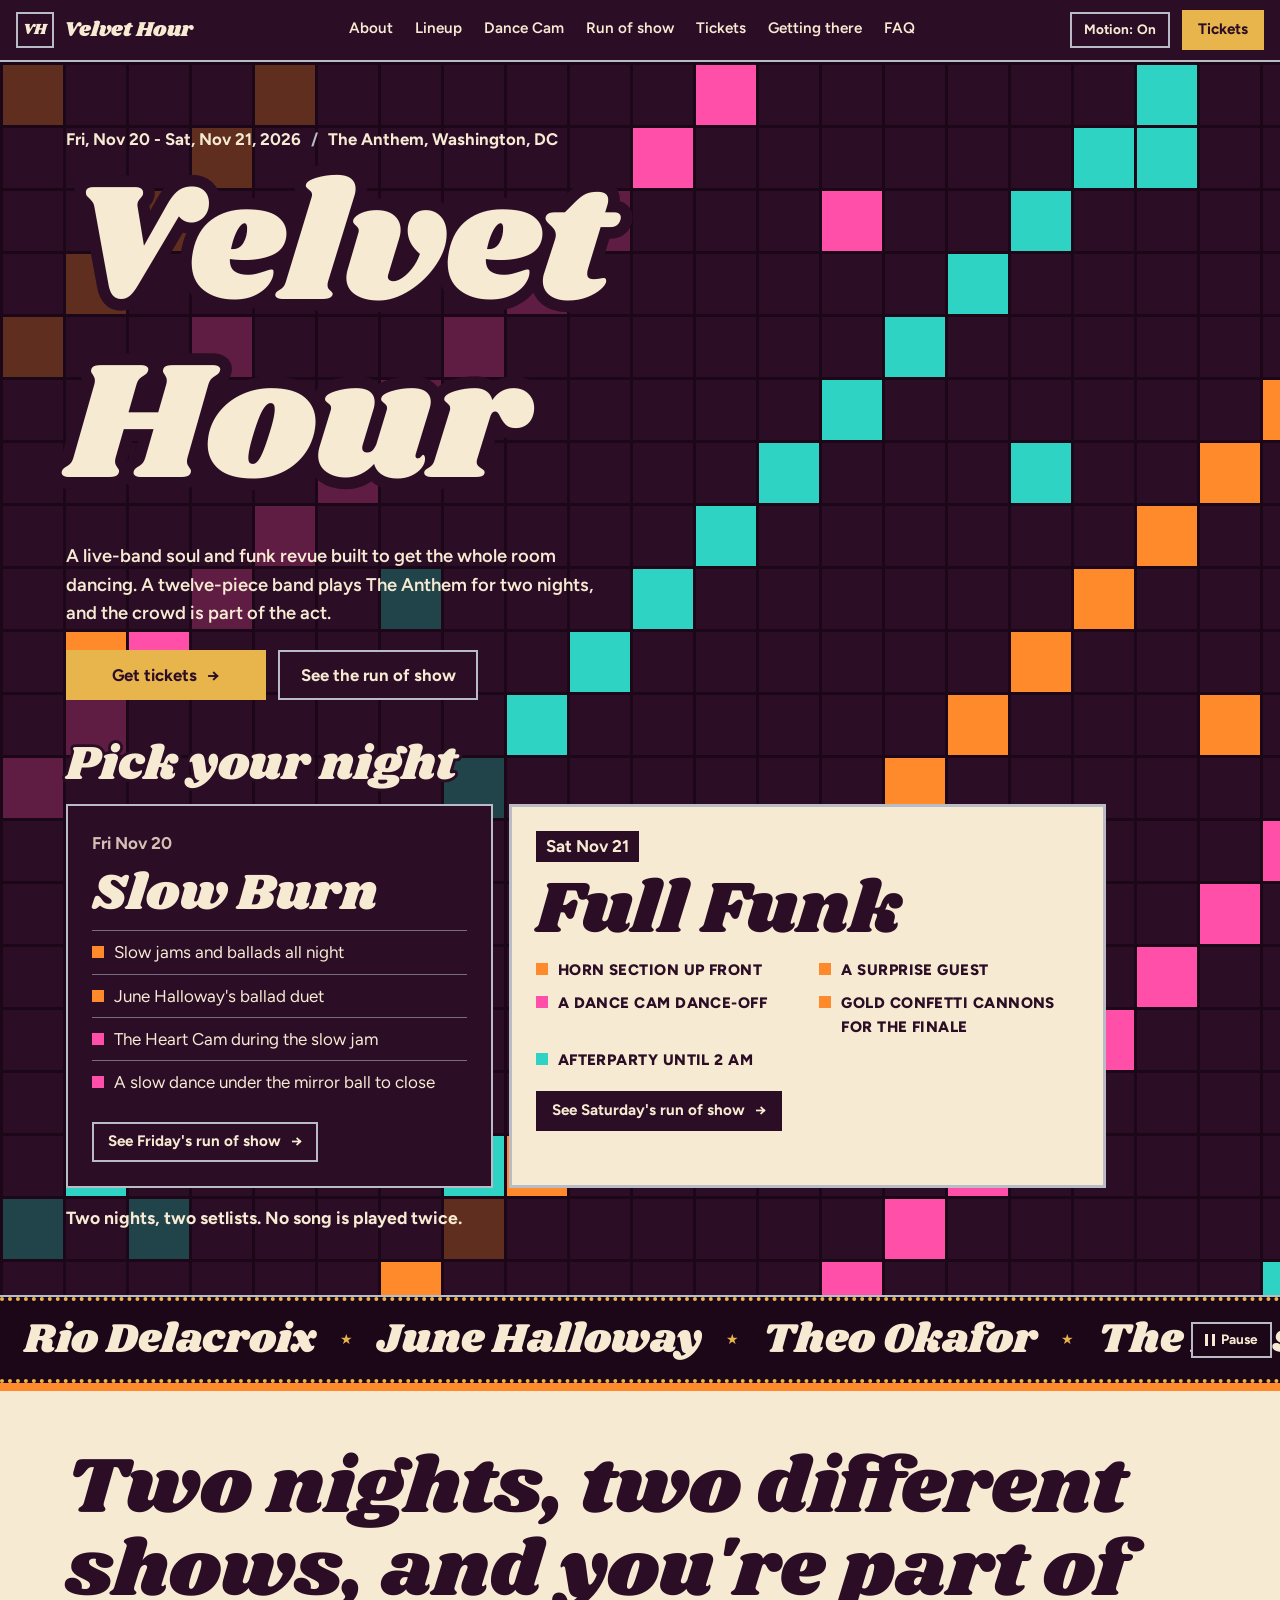
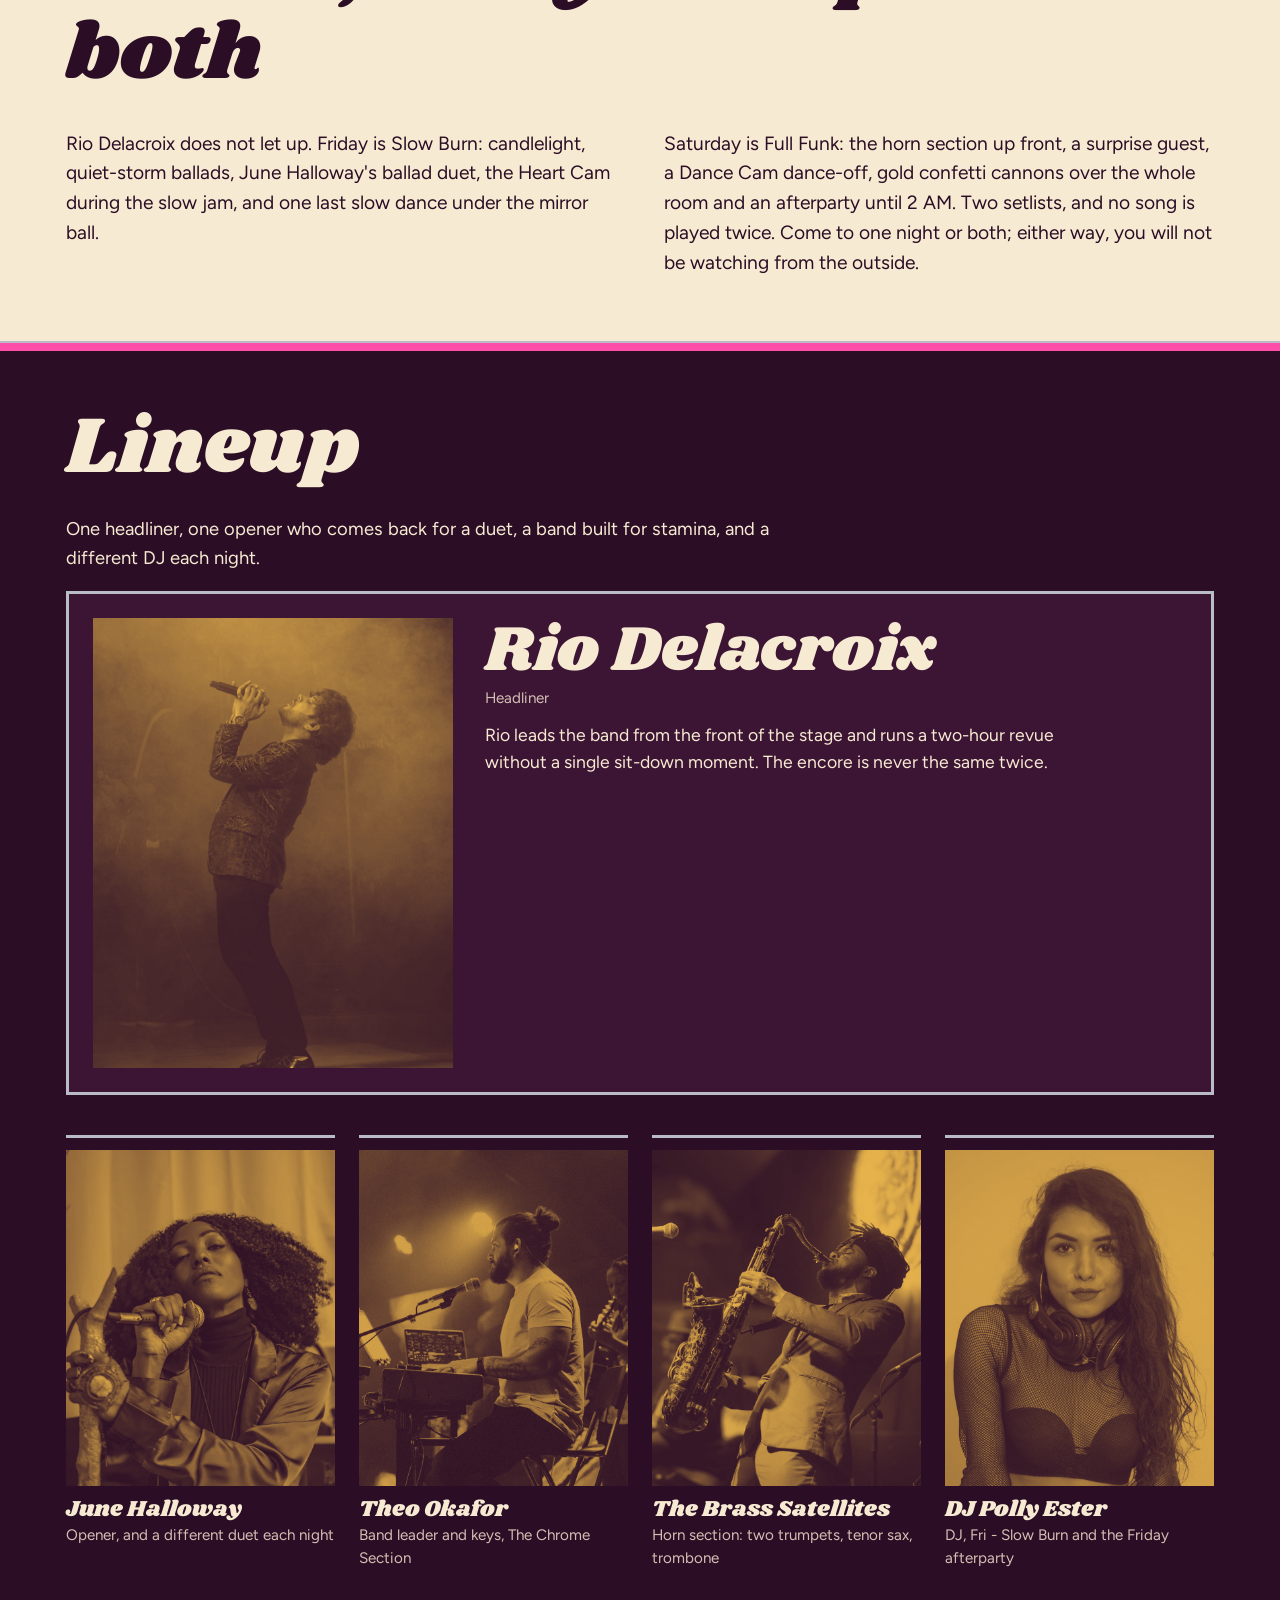
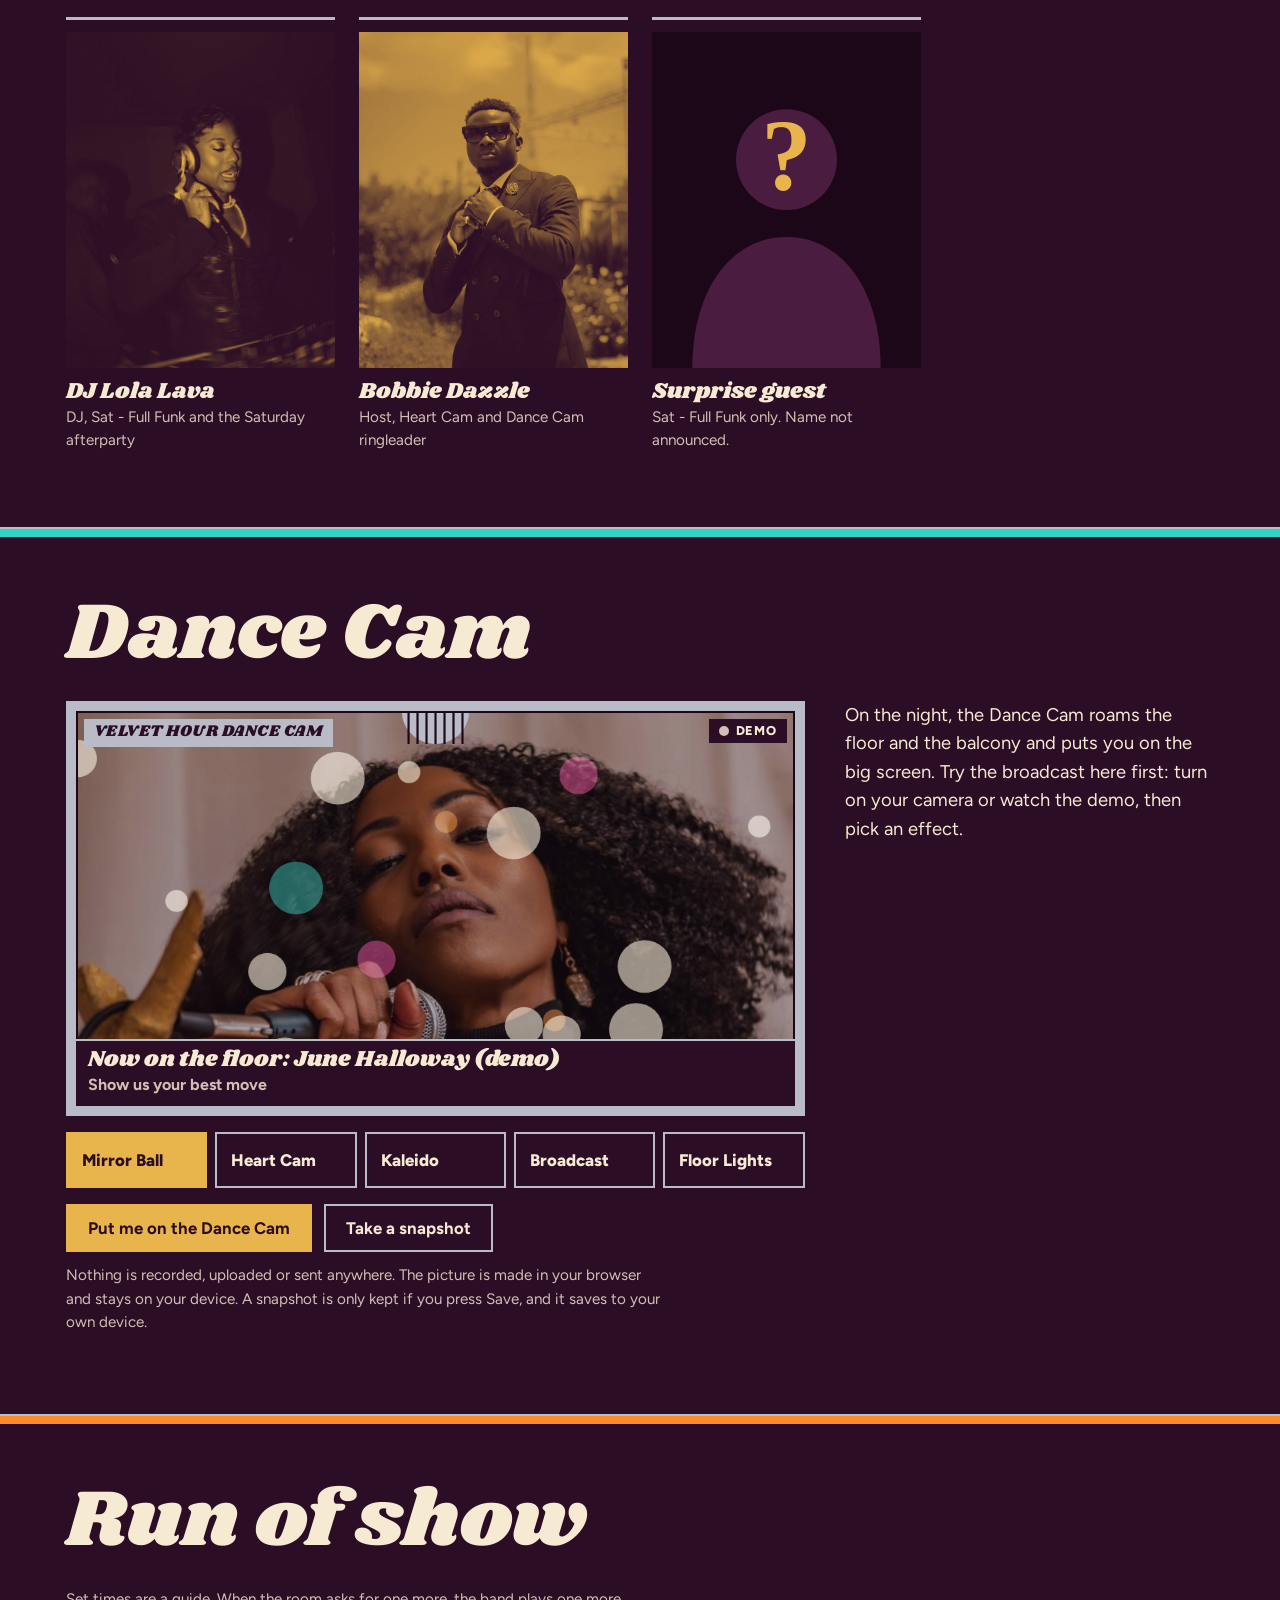
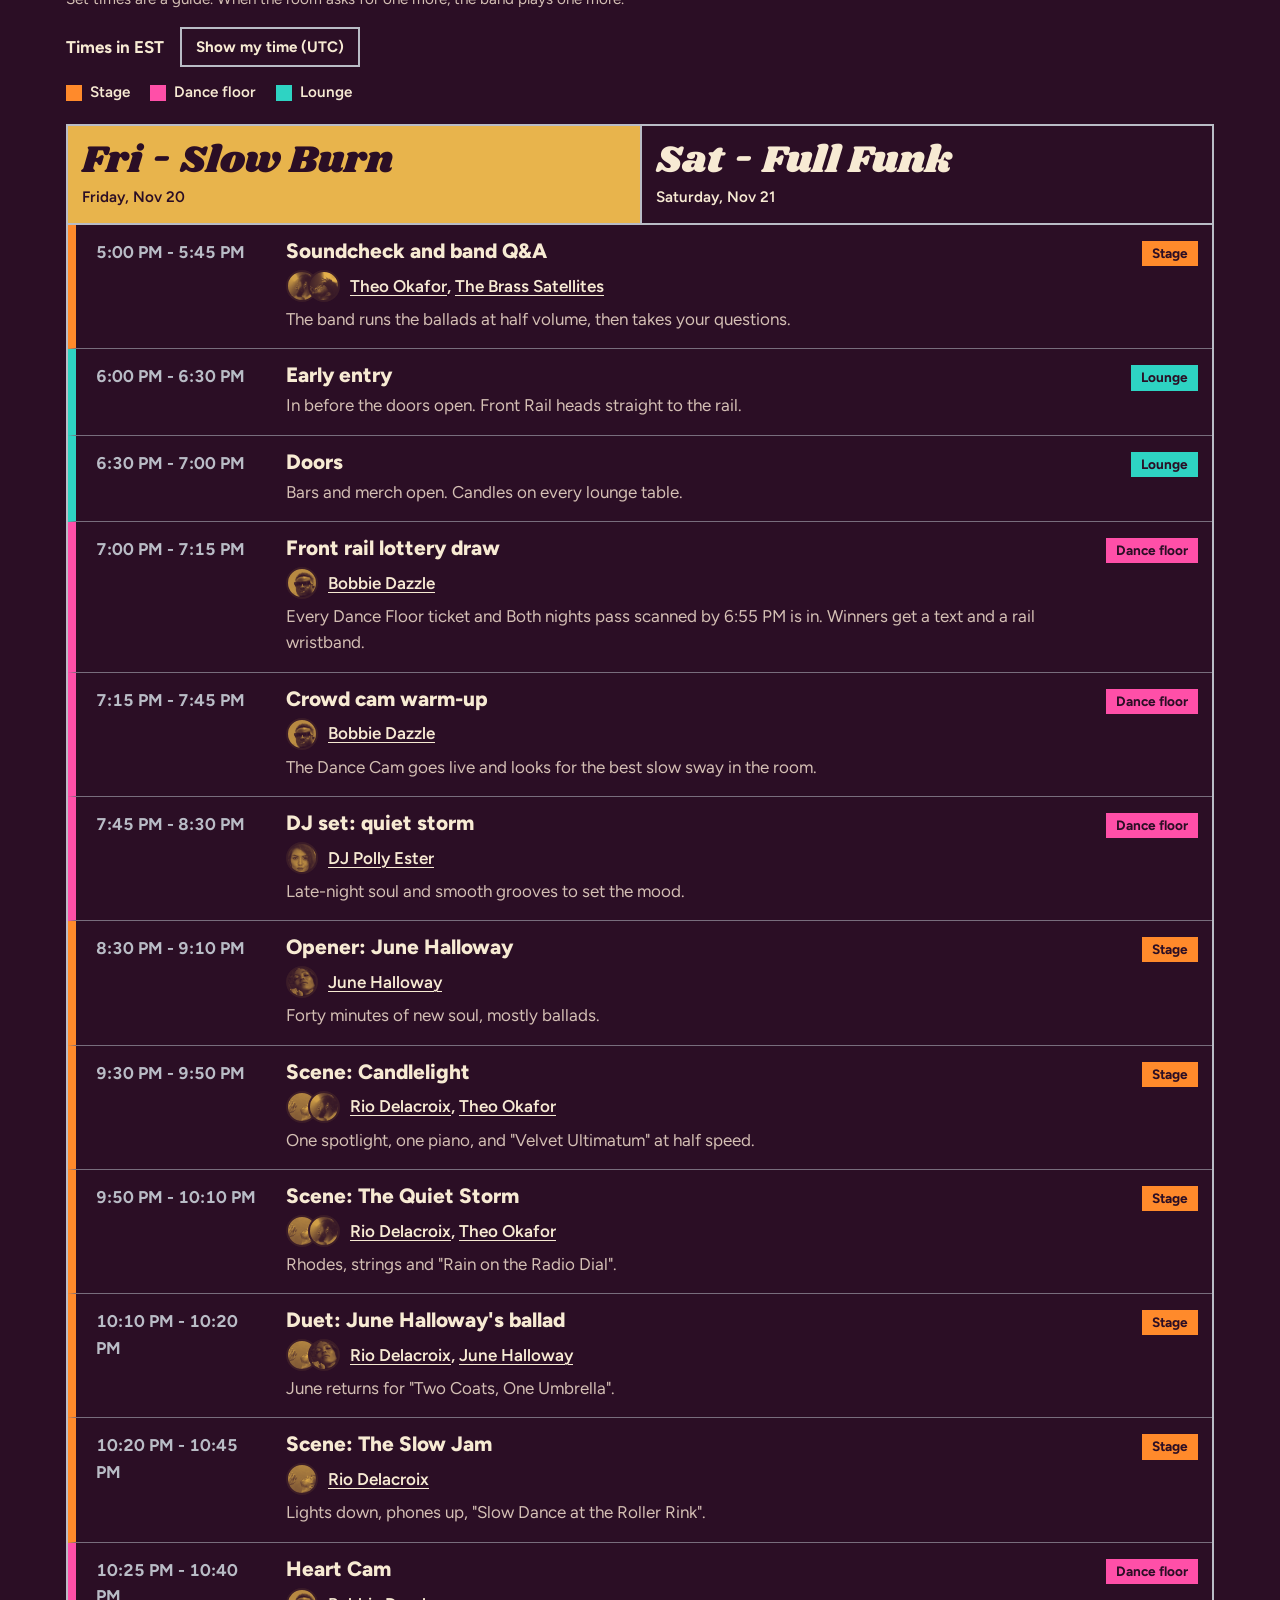
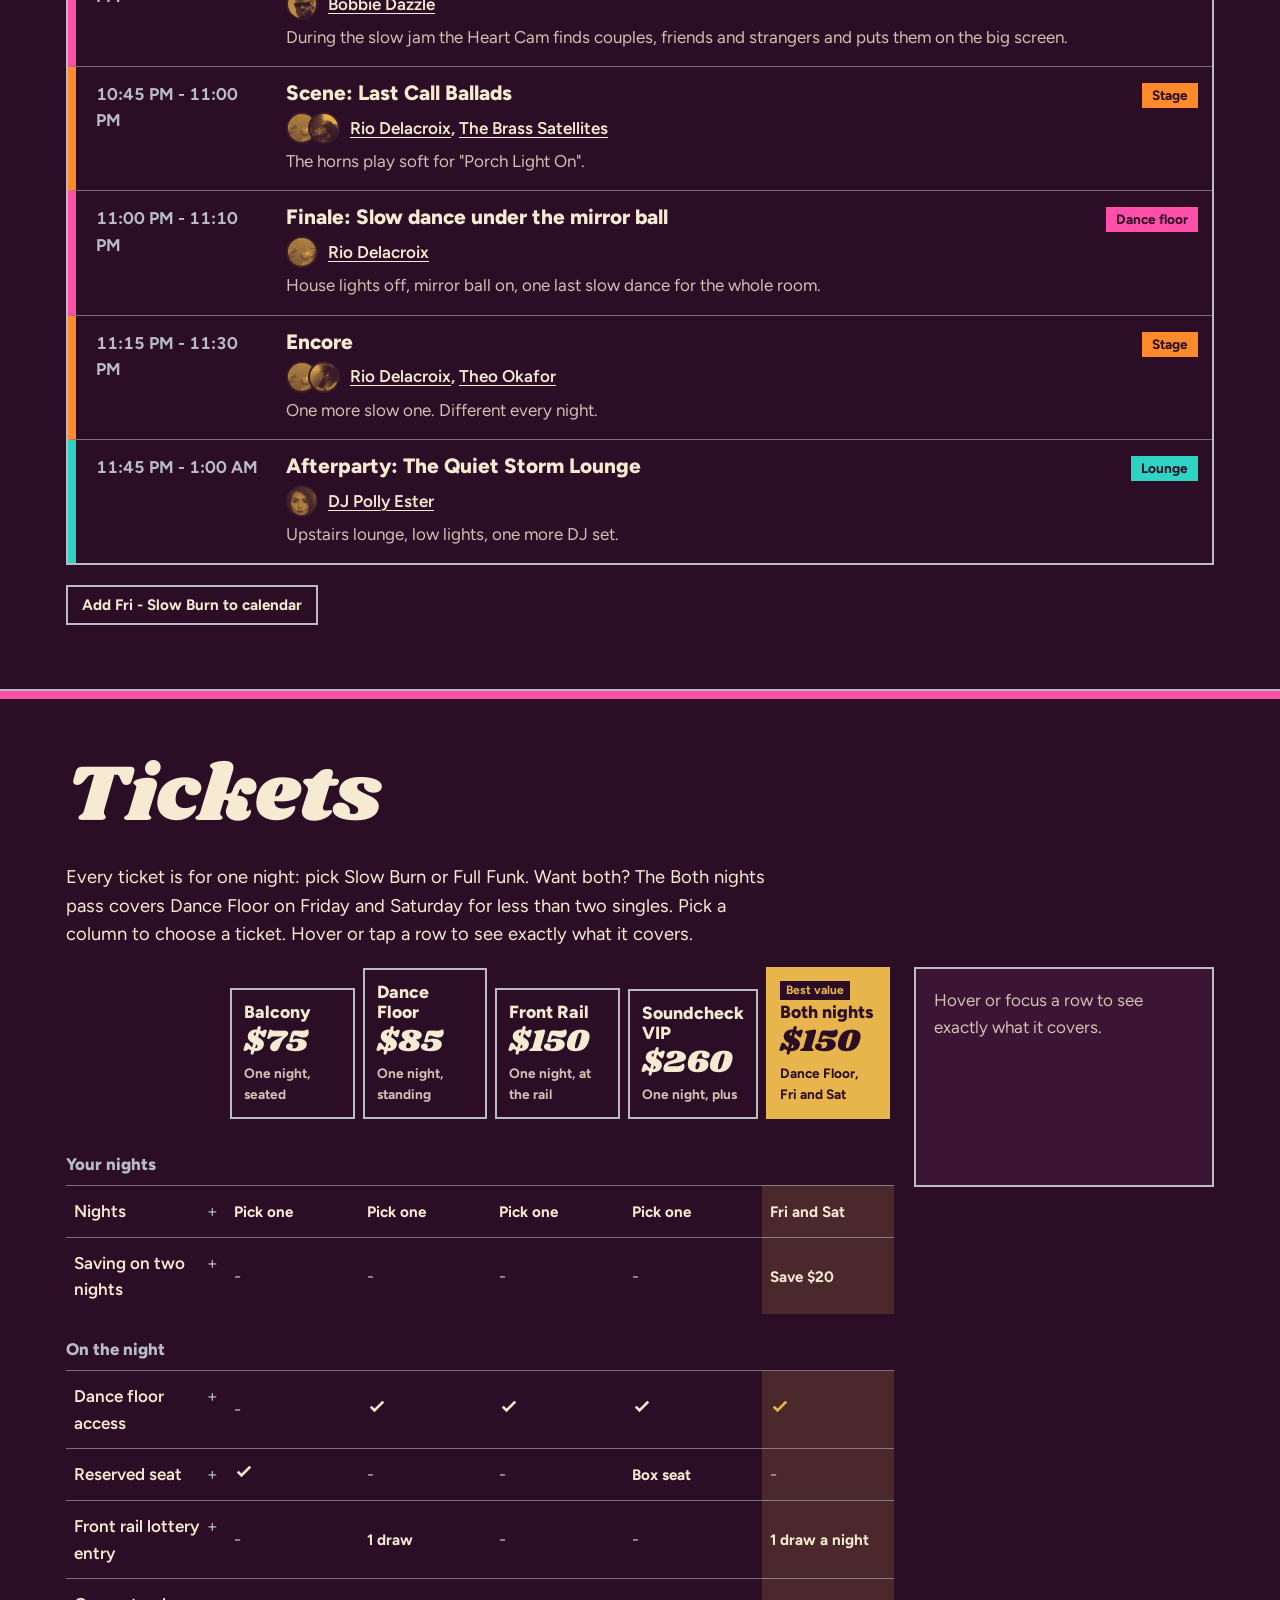
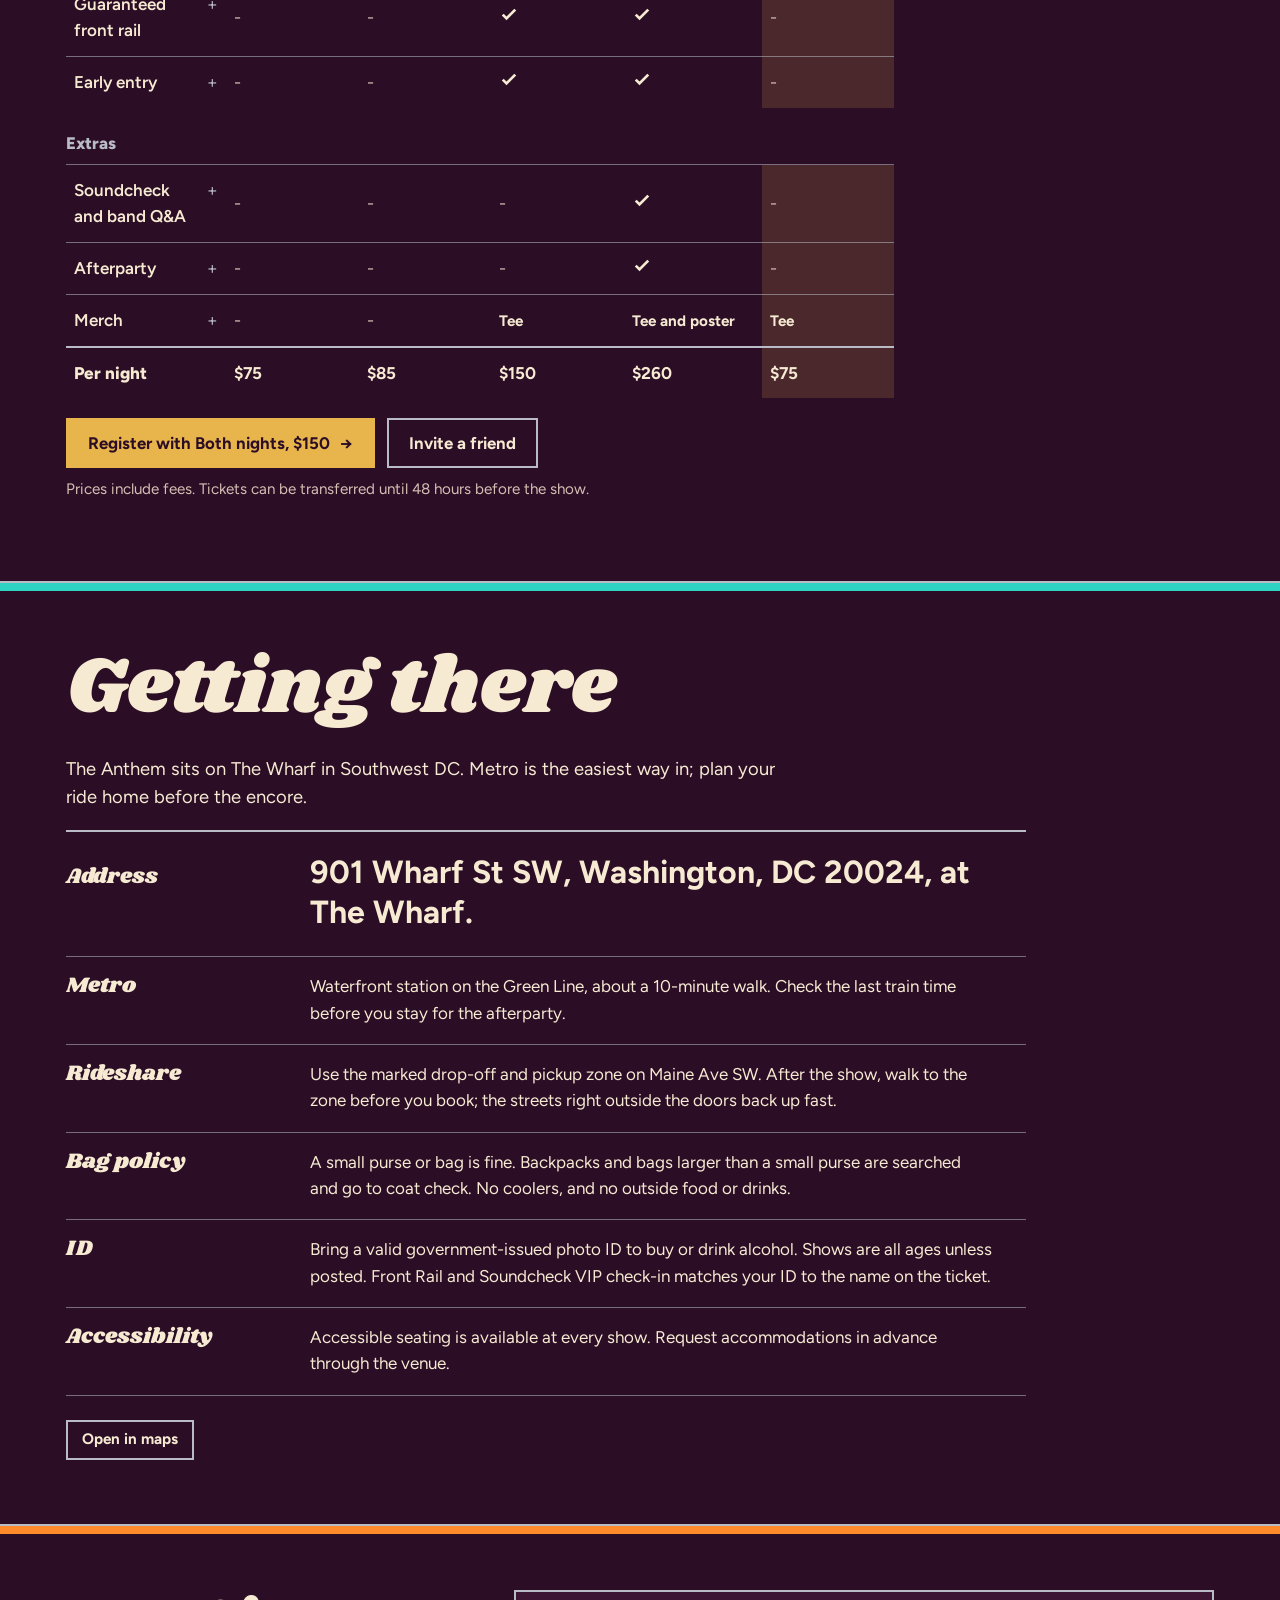
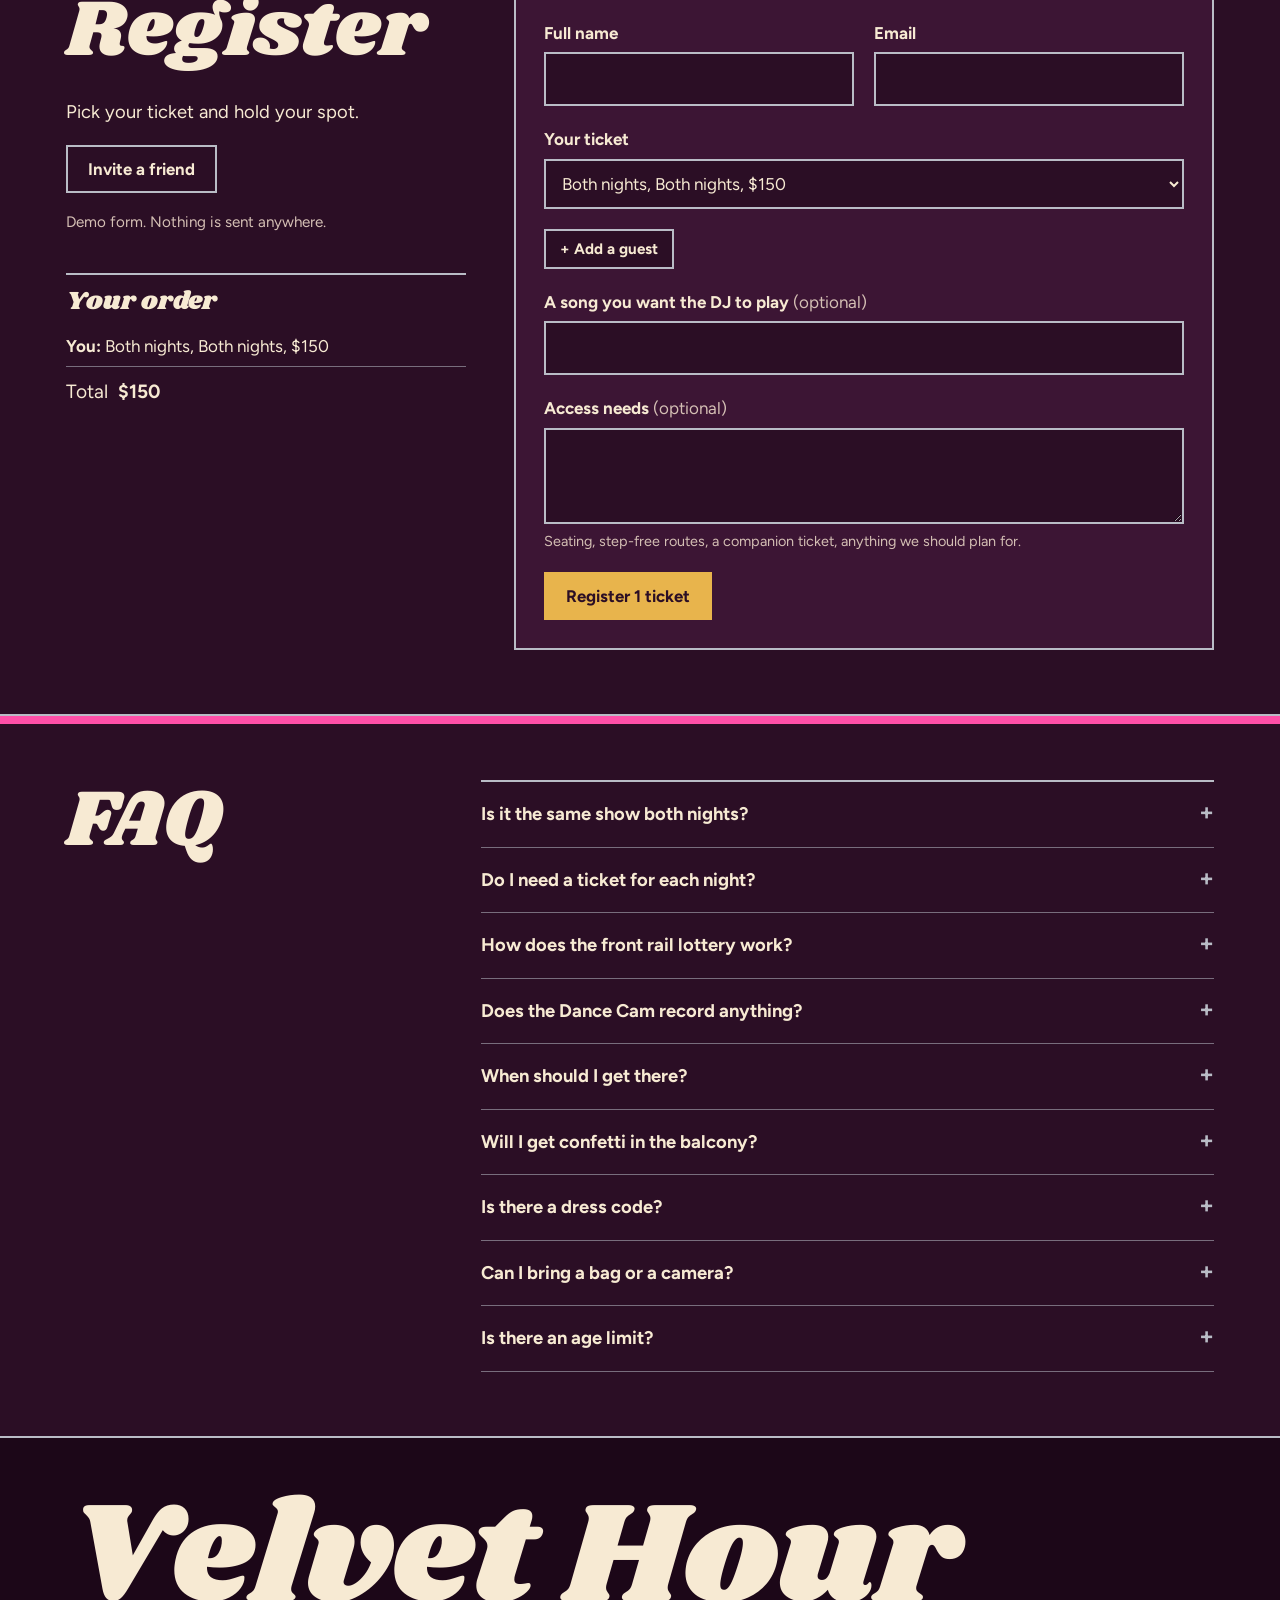
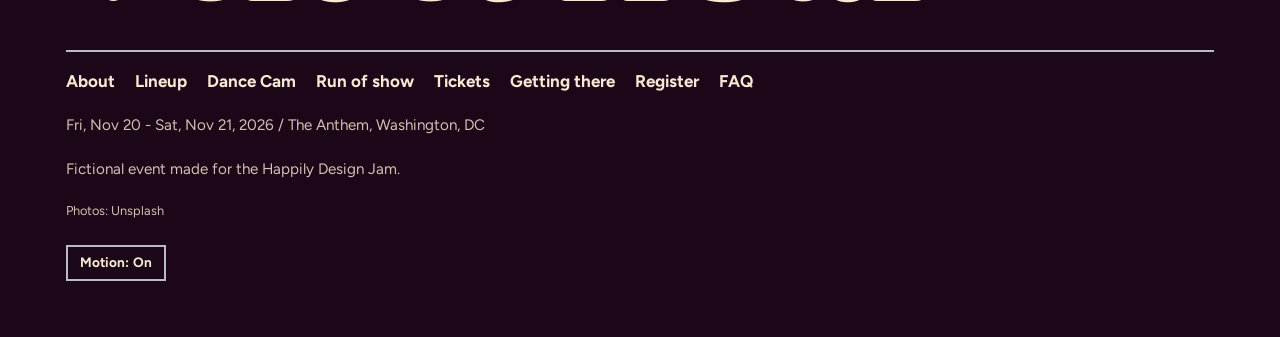
==== commit 35d89c2d: "Motion on by default with a Motion: On / Off toggle (main and jam-winner) Animations now play regard" ====
--- a/index.html
+++ b/index.html
@@ -21,6 +21,8 @@
   <link rel="preconnect" href="https://fonts.gstatic.com" crossorigin>
   <link href="https://fonts.googleapis.com/css2?family=Figtree:wght@400;600;700;800&family=Shrikhand&display=swap" rel="stylesheet">
   <link rel="stylesheet" href="styles.css">
+  <!-- Motion is on by default. A saved "off" from the Motion toggle applies before the first paint. -->
+  <script>try { if (localStorage.getItem("velvet-hour-motion") === "off") document.documentElement.classList.add("motion-off"); } catch (e) {}</script>
 </head>
 <body>
   <a class="skip-link" href="#main">Skip to main content</a>
--- a/styles.css
+++ b/styles.css
@@ -42,10 +42,8 @@
 
 *, *::before, *::after { box-sizing: border-box; }
 html { scroll-behavior: smooth; -webkit-text-size-adjust: 100%; }
-@media (prefers-reduced-motion: reduce) {
-  html { scroll-behavior: auto; }
-  *, *::before, *::after { animation: none !important; transition: none !important; }
-}
+html.motion-off { scroll-behavior: auto; }
+.motion-off *, .motion-off *::before, .motion-off *::after { animation: none !important; transition: none !important; }
 body { margin: 0; background: var(--bg); color: var(--fg); font-family: var(--body); font-size: 1.0625rem; line-height: 1.55; overflow-x: hidden; font-synthesis: none; }
 img { max-width: 100%; display: block; }
 a { color: inherit; }
@@ -102,16 +100,14 @@
 .btn-primary:hover { background: var(--fg); border-color: var(--fg); color: var(--bg); }
 .btn-small { min-height: 40px; padding: 6px 14px; font-size: 0.95rem; }
 /* Label roll: the label rolls up and out while an identical aria-hidden copy rolls in from below,
-   in step with the background fill change. Reduced motion keeps the color change only. */
+   in step with the background fill change. Motion off keeps the color change only. */
 .roll { display: inline-grid; overflow: hidden; vertical-align: top; }
 .roll > span { grid-area: 1 / 1; display: inline-flex; align-items: center; gap: 10px; transition: transform 320ms cubic-bezier(.6, 0, .2, 1); }
 .roll-b { transform: translateY(110%); }
 :is(.btn, .fx-btn):is(:hover, :focus-visible) .roll-a { transform: translateY(-110%); }
 :is(.btn, .fx-btn):is(:hover, :focus-visible) .roll-b { transform: none; }
-@media (prefers-reduced-motion: reduce) {
-  .roll-a, .roll-b { transform: none !important; }
-  .roll-b { visibility: hidden; }
-}
+.motion-off .roll-a, .motion-off .roll-b { transform: none !important; }
+.motion-off .roll-b { visibility: hidden; }
 
 /* ---------- hero: light-up dance floor ---------- */
 .hero { position: relative; overflow: hidden; border-bottom: var(--rule); background: var(--bg-deep); }
@@ -181,7 +177,7 @@
 .section.is-lit::before { transform: scaleX(1); animation: sweep 1100ms cubic-bezier(.2, .7, .2, 1) both; }
 .section.is-held::before { animation: none; }
 @keyframes sweep { from { transform: scaleX(0); } to { transform: scaleX(1); } }
-@media (prefers-reduced-motion: reduce) { .section::before { transform: scaleX(1); } }
+.motion-off .section::before { transform: scaleX(1); }
 .section-title { font-size: clamp(2.5rem, 11vw, 5rem); margin-bottom: 24px; }
 .lede { font-size: 1.15rem; max-width: 60ch; }
 .note { font-size: 0.95rem; color: var(--muted); }
@@ -218,15 +214,10 @@
 .sp-name a { text-decoration: none; }
 .sp-role { color: var(--muted); font-size: 0.95rem; margin-bottom: 10px; }
 .sp-bio { max-width: 52ch; font-size: 1.1rem; }
-.sp-sessions li { border-top: var(--hair); padding: 6px 0; font-size: 0.95rem; break-inside: avoid; }
-.sp-sessions a { text-decoration: none; display: block; }
-.sp-sessions a:hover { text-decoration: underline; }
-.sp-sessions .t { font-weight: 700; }
 .sp-grid { display: grid; grid-template-columns: repeat(2, 1fr); gap: 28px 16px; }
 .sp-card { border-top: 3px solid var(--chrome); padding-top: 12px; }
 @media (min-width: 720px) {
   .sp-featured { grid-template-columns: minmax(240px, 360px) 1fr; gap: 32px; padding: 24px; }
-  .sp-featured .sp-sessions { columns: 2; column-gap: 24px; }
   .sp-grid { grid-template-columns: repeat(3, 1fr); }
 }
 @media (min-width: 1040px) { .sp-grid { grid-template-columns: repeat(4, 1fr); gap: 36px 24px; } }
@@ -241,7 +232,7 @@
 .cam-bug { position: absolute; top: 8px; left: 8px; margin: 0; padding: 1px 10px 3px; background: var(--chrome); color: var(--bg); font-family: var(--display); font-size: clamp(0.72rem, 1.9vw, 1rem); text-transform: uppercase; letter-spacing: 0.03em; }
 .cam-tally { position: absolute; top: 8px; right: 8px; margin: 0; display: flex; align-items: center; gap: 7px; padding: 2px 10px; background: var(--bg); font-weight: 800; font-size: 0.8rem; text-transform: uppercase; letter-spacing: 0.06em; }
 .cam-dot { width: 10px; height: 10px; border-radius: 50%; background: var(--muted); }
-/* Tally light: on and off once every 1.2 seconds, well under 3 flashes a second. Reduced motion holds it steady. */
+/* Tally light: on and off once every 1.2 seconds, well under 3 flashes a second. Motion off holds it steady. */
 .cam-frame.is-live .cam-dot { background: var(--track-2); animation: tally 1.2s steps(1) infinite; }
 @keyframes tally { 50% { opacity: 0.2; } }
 .cam-lower { position: absolute; left: 0; right: 0; bottom: 0; padding: 6px 12px 8px; background: var(--bg); border-top: var(--rule); }
@@ -301,8 +292,16 @@
 .session.is-flash { background: var(--bg-2); }
 .s-time { font-weight: 700; font-variant-numeric: tabular-nums; color: var(--chrome); }
 .s-title { font-family: var(--body); font-weight: 800; font-size: 1.3rem; line-height: 1.2; }
-.s-speakers { margin: 4px 0 0; font-weight: 600; }
-.s-speakers a { text-decoration-thickness: 1px; text-underline-offset: 3px; }
+/* Performers: overlapping round faces (same duotone as the lineup), then names. Both open the artist popup. */
+.s-speakers { display: flex; flex-wrap: wrap; align-items: center; gap: 6px 10px; margin: 6px 0 0; font-weight: 600; }
+.s-faces { display: inline-flex; flex: none; }
+.s-faces:empty { display: none; }
+.s-face { width: 32px; height: 32px; border-radius: 50%; border: 2px solid var(--bg); background-color: var(--bg-2); background-repeat: no-repeat; cursor: pointer; }
+.s-face + .s-face { margin-left: -10px; }
+.s-face.is-duotone { filter: url(#duotone); }
+.session.is-flash .s-face { border-color: var(--bg-2); }
+.s-person { appearance: none; padding: 0; border: 0; background: none; color: inherit; font: inherit; text-align: left; cursor: pointer; text-decoration: underline; text-decoration-thickness: 1px; text-underline-offset: 3px; }
+.s-person:hover { text-decoration-thickness: 2px; }
 .s-detail { margin: 4px 0 0; color: var(--muted); }
 .s-track { justify-self: start; font-size: 0.85rem; font-weight: 700; padding: 2px 10px; background: var(--track); color: var(--on-track); }
 @media (min-width: 760px) {
@@ -344,6 +343,7 @@
 .matrix tfoot th { text-align: left; font-weight: 800; }
 .matrix tfoot td { font-weight: 700; }
 .matrix-cta { display: grid; gap: 10px; justify-items: start; }
+.matrix-cta-row { display: flex; flex-wrap: wrap; gap: 12px; }
 
 /* Phones: every row stacks - label on top, one small cell per tier underneath. No sideways scroll. */
 @media (max-width: 879px) {
@@ -393,6 +393,23 @@
 
 /* ---------- registration: form on a raised panel ---------- */
 .sec-register .wrap { display: grid; gap: 0 48px; }
+.reg-invite { margin-bottom: 18px; }
+/* Guests: one block per guest inside the form panel, separated by a rule. */
+.guests { display: grid; gap: 20px; }
+.guests:empty { display: none; }
+.guest { display: grid; gap: 16px; margin: 0; padding: 18px 0 0; border: 0; border-top: var(--rule); min-width: 0; }
+.guest legend { float: left; width: 100%; padding: 0; margin-bottom: 2px; font-family: var(--display); font-size: 1.4rem; line-height: 1.1; }
+.guest-remove { justify-self: start; }
+.guest-add { display: grid; gap: 8px; justify-items: start; }
+.guest-add .btn[hidden] { display: none; }
+.guest-add .hint { margin: 0; }
+/* Order summary: beside the form on desktop, below it on phones. */
+.order { margin-top: 24px; padding-top: 14px; border-top: var(--rule); max-width: 760px; }
+.order[hidden] { display: none; }
+.order h3 { font-size: 1.6rem; margin-bottom: 10px; }
+.order-lines li { padding: 7px 0; border-bottom: var(--hair); }
+.ol-who { font-weight: 700; }
+.order-total { display: flex; gap: 10px; align-items: baseline; margin: 10px 0 0; font-size: 1.2rem; }
 .demo { font-size: 0.95rem; color: var(--muted); max-width: 760px; }
 .reg-form { display: grid; gap: 20px; max-width: 760px; background: var(--bg-2); padding: 20px 16px; border: var(--rule); }
 .field { display: grid; gap: 6px; }
@@ -413,11 +430,20 @@
 .confirm h3 { font-size: clamp(2rem, 8vw, 3rem); margin-bottom: 8px; }
 .confirm-dl { display: grid; grid-template-columns: auto 1fr; gap: 4px 16px; margin-bottom: 14px; }
 .confirm-dl dt { font-weight: 700; }
+/* Every ticket in the order, yours first; guests with an email get a send button. */
+.confirm-tickets { margin: 0 0 12px; border-top: var(--hair); }
+.confirm-tickets li { display: flex; flex-wrap: wrap; align-items: baseline; gap: 4px 8px; padding: 10px 0; border-bottom: var(--hair); }
+.ct-who { font-weight: 700; }
+.ct-send { display: flex; flex-wrap: wrap; align-items: center; gap: 6px 12px; flex-basis: 100%; margin-top: 6px; }
+.ct-status { color: var(--muted); font-size: 0.95rem; }
+.ct-status:empty { display: none; }
+.confirm-total { display: flex; gap: 10px; align-items: baseline; font-size: 1.15rem; }
 .confirm-actions { display: flex; flex-wrap: wrap; gap: 10px; }
 @media (min-width: 960px) {
   .sec-register .wrap { grid-template-columns: 4fr 7fr; }
-  .sec-register .section-title, .sec-register .lede, .sec-register .demo { grid-column: 1; }
-  .sec-register #reg-out { grid-column: 2; grid-row: 1 / span 4; }
+  .sec-register .section-title, .sec-register .lede, .sec-register .demo, .sec-register .reg-invite, .sec-register .order { grid-column: 1; }
+  .sec-register #reg-out { grid-column: 2; grid-row: 1 / span 7; }
+  .sec-register .order { align-self: start; }
 }
 
 /* ---------- FAQ: heading holds on the left, answers on the right ---------- */
@@ -459,22 +485,18 @@
 .mq-pause:hover { background: var(--fg); color: var(--bg); }
 .mq-icon { width: 10px; height: 12px; border-left: 3px solid currentColor; border-right: 3px solid currentColor; }
 .marquee.is-paused .mq-icon { border: 0; border-left: 10px solid currentColor; border-top: 6px solid transparent; border-bottom: 6px solid transparent; }
-@media (prefers-reduced-motion: reduce) {
-  .mq-track { animation: none; width: auto; }
-  .mq-row { flex-wrap: wrap; row-gap: 4px; padding: 0 var(--gutter); }
-  .mq-row + .mq-row, .mq-pause { display: none; }
-}
+.motion-off .mq-track { animation: none; width: auto; }
+.motion-off .mq-row { flex-wrap: wrap; row-gap: 4px; padding: 0 var(--gutter); }
+.motion-off .mq-row + .mq-row, .motion-off .mq-pause { display: none; }
 
 /* ---------- content flows in on scroll ---------- */
-/* Hidden starting states only apply once app.js adds html.reveal-on, and never under reduced motion. */
-@media (prefers-reduced-motion: no-preference) {
-  .reveal-on .rv-words .rv-w { display: inline-block; opacity: 0; filter: blur(8px); transform: translateY(0.18em); transition: opacity 450ms ease, filter 450ms ease, transform 450ms cubic-bezier(.2, .7, .2, 1); transition-delay: calc(var(--w, 0) * 60ms); }
-  .reveal-on .rv-words.rv-in .rv-w { opacity: 1; filter: none; transform: none; }
-  .reveal-on .rv-wipe .sp-photo { clip-path: inset(100% 0 0 0); transition: clip-path 550ms cubic-bezier(.2, .7, .2, 1); }
-  .reveal-on .rv-wipe.rv-in .sp-photo { clip-path: inset(0); }
-  .reveal-on .rv-stagger { opacity: 0; transform: translateY(14px); transition: opacity 450ms ease var(--rv-delay, 0ms), transform 450ms cubic-bezier(.2, .7, .2, 1) var(--rv-delay, 0ms), background-color 400ms ease; }
-  .reveal-on .rv-stagger.rv-in { opacity: 1; transform: none; }
-}
+/* Hidden starting states only apply once app.js adds html.reveal-on, and never with Motion off. */
+html.reveal-on:not(.motion-off) .rv-words .rv-w { display: inline-block; opacity: 0; filter: blur(8px); transform: translateY(0.18em); transition: opacity 450ms ease, filter 450ms ease, transform 450ms cubic-bezier(.2, .7, .2, 1); transition-delay: calc(var(--w, 0) * 60ms); }
+html.reveal-on:not(.motion-off) .rv-words.rv-in .rv-w { opacity: 1; filter: none; transform: none; }
+html.reveal-on:not(.motion-off) .rv-wipe .sp-photo { clip-path: inset(100% 0 0 0); transition: clip-path 550ms cubic-bezier(.2, .7, .2, 1); }
+html.reveal-on:not(.motion-off) .rv-wipe.rv-in .sp-photo { clip-path: inset(0); }
+html.reveal-on:not(.motion-off) .rv-stagger { opacity: 0; transform: translateY(14px); transition: opacity 450ms ease var(--rv-delay, 0ms), transform 450ms cubic-bezier(.2, .7, .2, 1) var(--rv-delay, 0ms), background-color 400ms ease; }
+html.reveal-on:not(.motion-off) .rv-stagger.rv-in { opacity: 1; transform: none; }
 
 /* ---------- artist popup ---------- */
 html:has(dialog[open]) { overflow: hidden; }
@@ -538,3 +560,68 @@
 .player-now { margin: 8px 0 0; min-height: 1.4em; font-size: 0.9rem; color: var(--muted); }
 .player-note { margin: 12px 0 0; font-size: 0.85rem; color: var(--muted); }
 @media (min-width: 560px) { .player-deck { grid-template-columns: 150px 1fr; } }
+
+/* ---------- "Bring someone" invite builder ---------- */
+.invite { padding: 0; border: 3px solid var(--chrome); background: var(--bg); color: var(--fg); width: min(860px, calc(100vw - 48px)); max-width: none; max-height: calc(100vh - 48px); overflow: auto; }
+.invite::backdrop { background: rgba(28, 7, 24, 0.85); }
+.inv-inner { position: relative; padding: 24px var(--gutter) 28px; }
+.inv-title { font-size: clamp(2rem, 7vw, 3rem); margin: 0 64px 18px 0; }
+.inv-title:focus { outline: none; }
+.inv-form { display: grid; gap: 18px; }
+.inv-form [hidden] { display: none; }
+.inv-fixed { margin: 0; padding: 12px 14px; background: var(--bg-2); font-weight: 700; }
+.inv-fixed span { display: block; font-weight: 400; color: var(--muted); font-size: 0.9rem; }
+.inv-count { margin: -12px 0 0; }
+.inv-photo { display: grid; grid-template-columns: 96px 1fr; gap: 14px; align-items: center; padding: 12px; background: var(--bg-2); }
+.inv-photo img { width: 96px; height: auto; transform: rotate(-2deg); }
+.inv-photo.is-empty { grid-template-columns: 1fr; justify-items: start; }
+.inv-photo.is-empty p { margin: 0; color: var(--muted); }
+.inv-check { display: flex; gap: 10px; align-items: center; font-weight: 700; cursor: pointer; }
+.inv-check input { width: 20px; height: 20px; accent-color: var(--gold); }
+.inv-actions { display: flex; flex-wrap: wrap; gap: 12px; }
+.inv-demo { color: var(--muted); }
+.inv-preview { display: grid; gap: 22px; }
+.inv-side p { max-width: 36ch; }
+/* The email, as it would land on a phone */
+.phone { width: 100%; max-width: 360px; border: 10px solid var(--chrome); border-radius: 30px; background: var(--chrome); overflow: hidden; }
+.phone-screen { background: #fffaf0; color: var(--bg); border-radius: 20px; overflow: hidden; }
+.mail-head { padding: 14px 16px 12px; border-bottom: 1px solid color-mix(in srgb, var(--bg) 20%, transparent); font-size: 0.85rem; }
+.mail-head p { margin: 0 0 2px; overflow-wrap: anywhere; }
+.mh-k { display: inline-block; min-width: 40px; color: color-mix(in srgb, var(--bg) 70%, transparent); }
+.mail-subject { margin-top: 6px !important; font-weight: 800; font-size: 1rem; }
+.mail-body { padding: 0 16px 18px; }
+.mail-body > p { font-size: 0.98rem; }
+.mail-body .mail-brand { margin: 0 -16px 16px; padding: 10px 16px; background: var(--bg); color: var(--fg); font-family: var(--display); font-size: 1.3rem; }
+.mail-body .mail-headline { margin: 0 0 8px; font-family: var(--display); font-size: 1.9rem; line-height: 1.1; }
+.mail-photo { display: block; width: 86%; margin: 14px 0 16px 4px; transform: rotate(-2deg); }
+.mail-note { margin: 0 0 16px; padding: 0; font-size: 1.05rem; font-style: normal; font-weight: 600; }
+.mail-btn { display: inline-block; margin: 2px 0 18px; padding: 10px 18px; background: var(--gold); color: var(--on-gold); font-weight: 800; }
+.mail-foot { margin: 0; padding-top: 12px; border-top: 1px solid color-mix(in srgb, var(--bg) 20%, transparent); font-size: 0.8rem; color: color-mix(in srgb, var(--bg) 75%, transparent); }
+/* Gift ticket stub: gold means the ticket you picked */
+.stub { display: grid; grid-template-columns: 1fr 52px; margin: 6px 0 16px; background: var(--gold); color: var(--on-gold); }
+.stub-main { padding: 12px 14px; border-right: 2px dotted var(--on-gold); }
+.stub-main p { margin: 0; }
+.stub-admit { font-weight: 800; font-size: 0.8rem; text-transform: uppercase; letter-spacing: 0.08em; }
+.stub-name { font-family: var(--display); font-size: 1.5rem; line-height: 1.2; }
+.stub-meta { font-weight: 700; font-size: 0.9rem; }
+.stub-side { display: grid; place-items: center; font-family: var(--display); font-size: 1.1rem; writing-mode: vertical-rl; }
+@media (min-width: 760px) {
+  .inv-inner { padding: 36px 36px 36px; }
+  .inv-preview { grid-template-columns: 360px 1fr; align-items: start; gap: 32px; }
+}
+/* Phones: a full-screen sheet that slides up. */
+@media (max-width: 759px) {
+  .invite { width: 100vw; height: 100vh; height: 100dvh; max-height: none; margin: 0; inset: 0; border: 0; }
+  .invite[open] { animation: sheet-up 380ms cubic-bezier(.2, .7, .2, 1); }
+}
+
+/* ---------- Motion toggle ---------- */
+/* Motion is on by default, whatever the OS setting. Off (html.motion-off) stills everything above. */
+.motion-toggle { appearance: none; display: inline-flex; align-items: center; gap: 4px; min-height: 36px; padding: 4px 12px; border: var(--rule); background: transparent; color: var(--fg); font: inherit; font-weight: 700; font-size: 0.85rem; white-space: nowrap; cursor: pointer; transition: background-color 200ms ease, color 200ms ease, border-color 200ms ease; }
+.motion-toggle:hover { background: var(--fg); color: var(--bg); border-color: var(--fg); }
+.footer-motion { margin: 4px 0 0; }
+.header-motion { grid-area: motion; display: none; }
+@media (min-width: 1100px) {
+  .site-header { grid-template-columns: auto 1fr auto auto; grid-template-areas: "brand nav motion cta"; }
+  .header-motion { display: inline-flex; }
+}
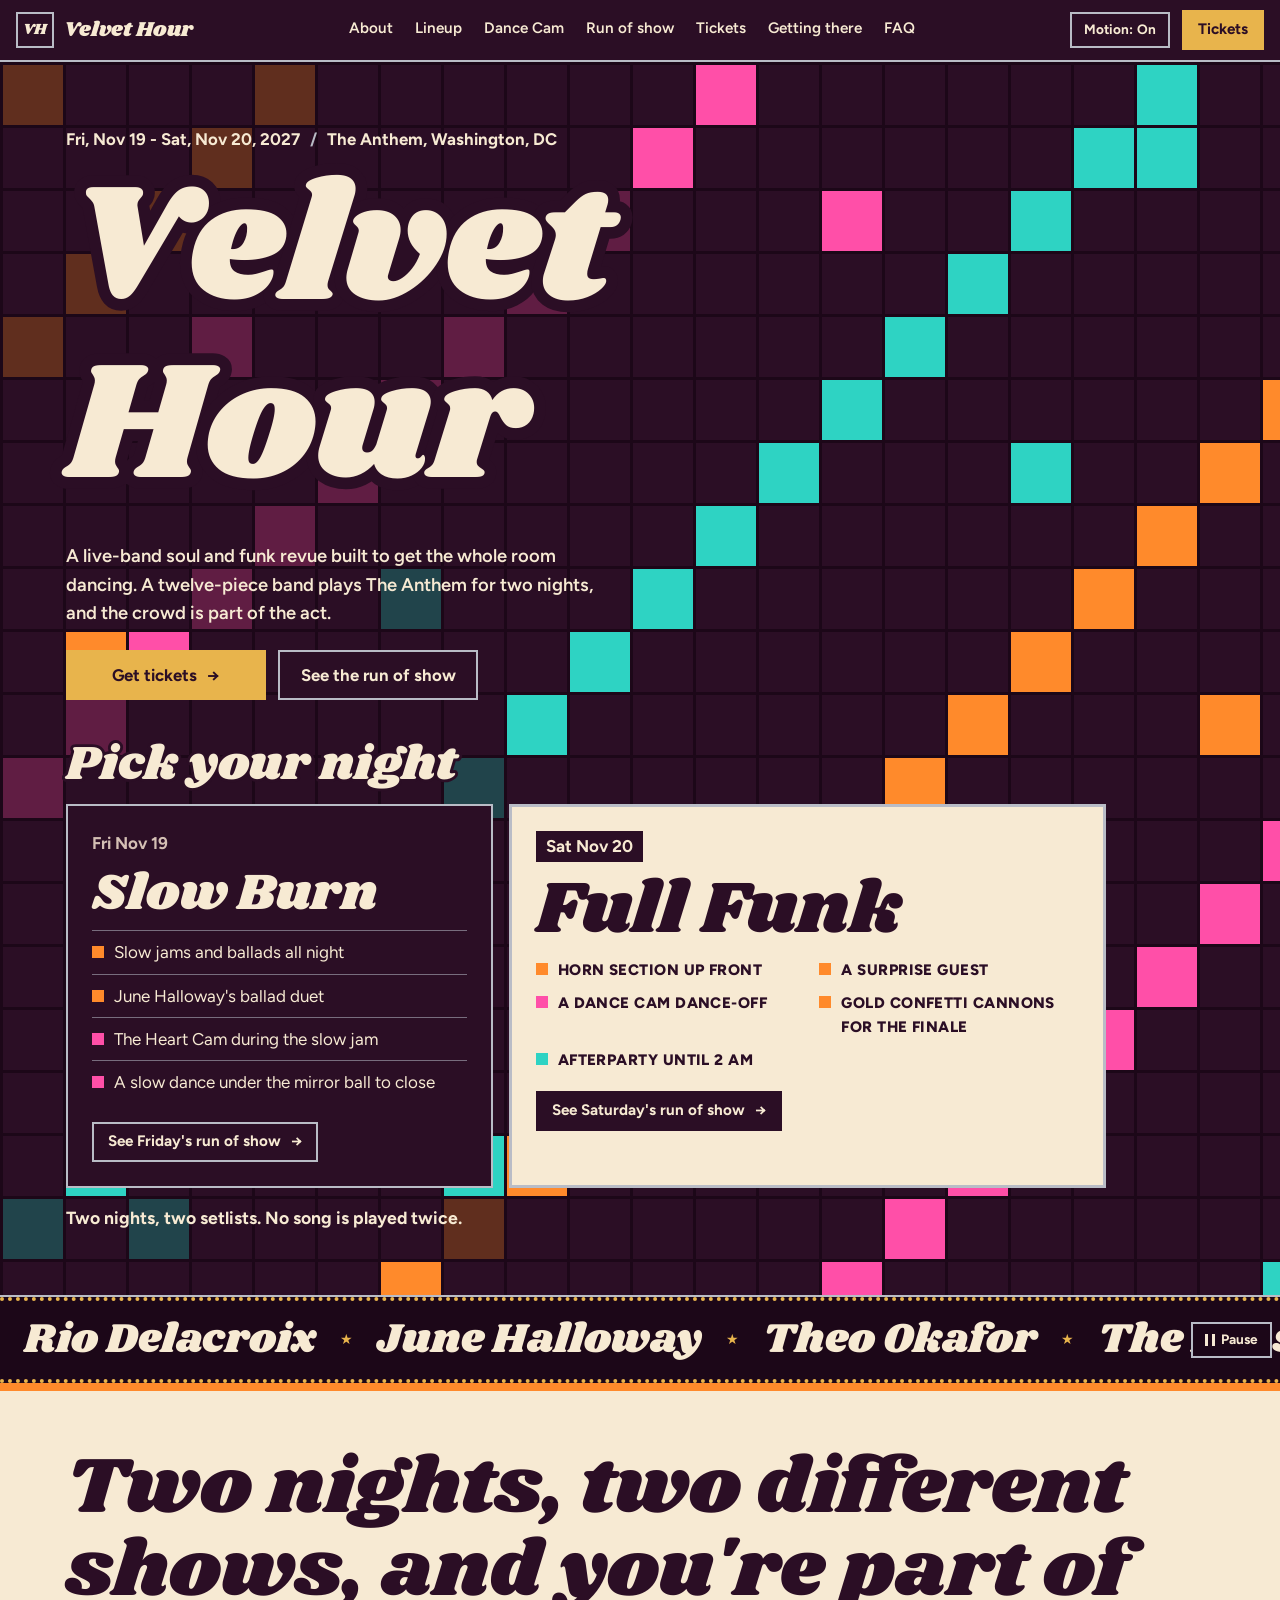
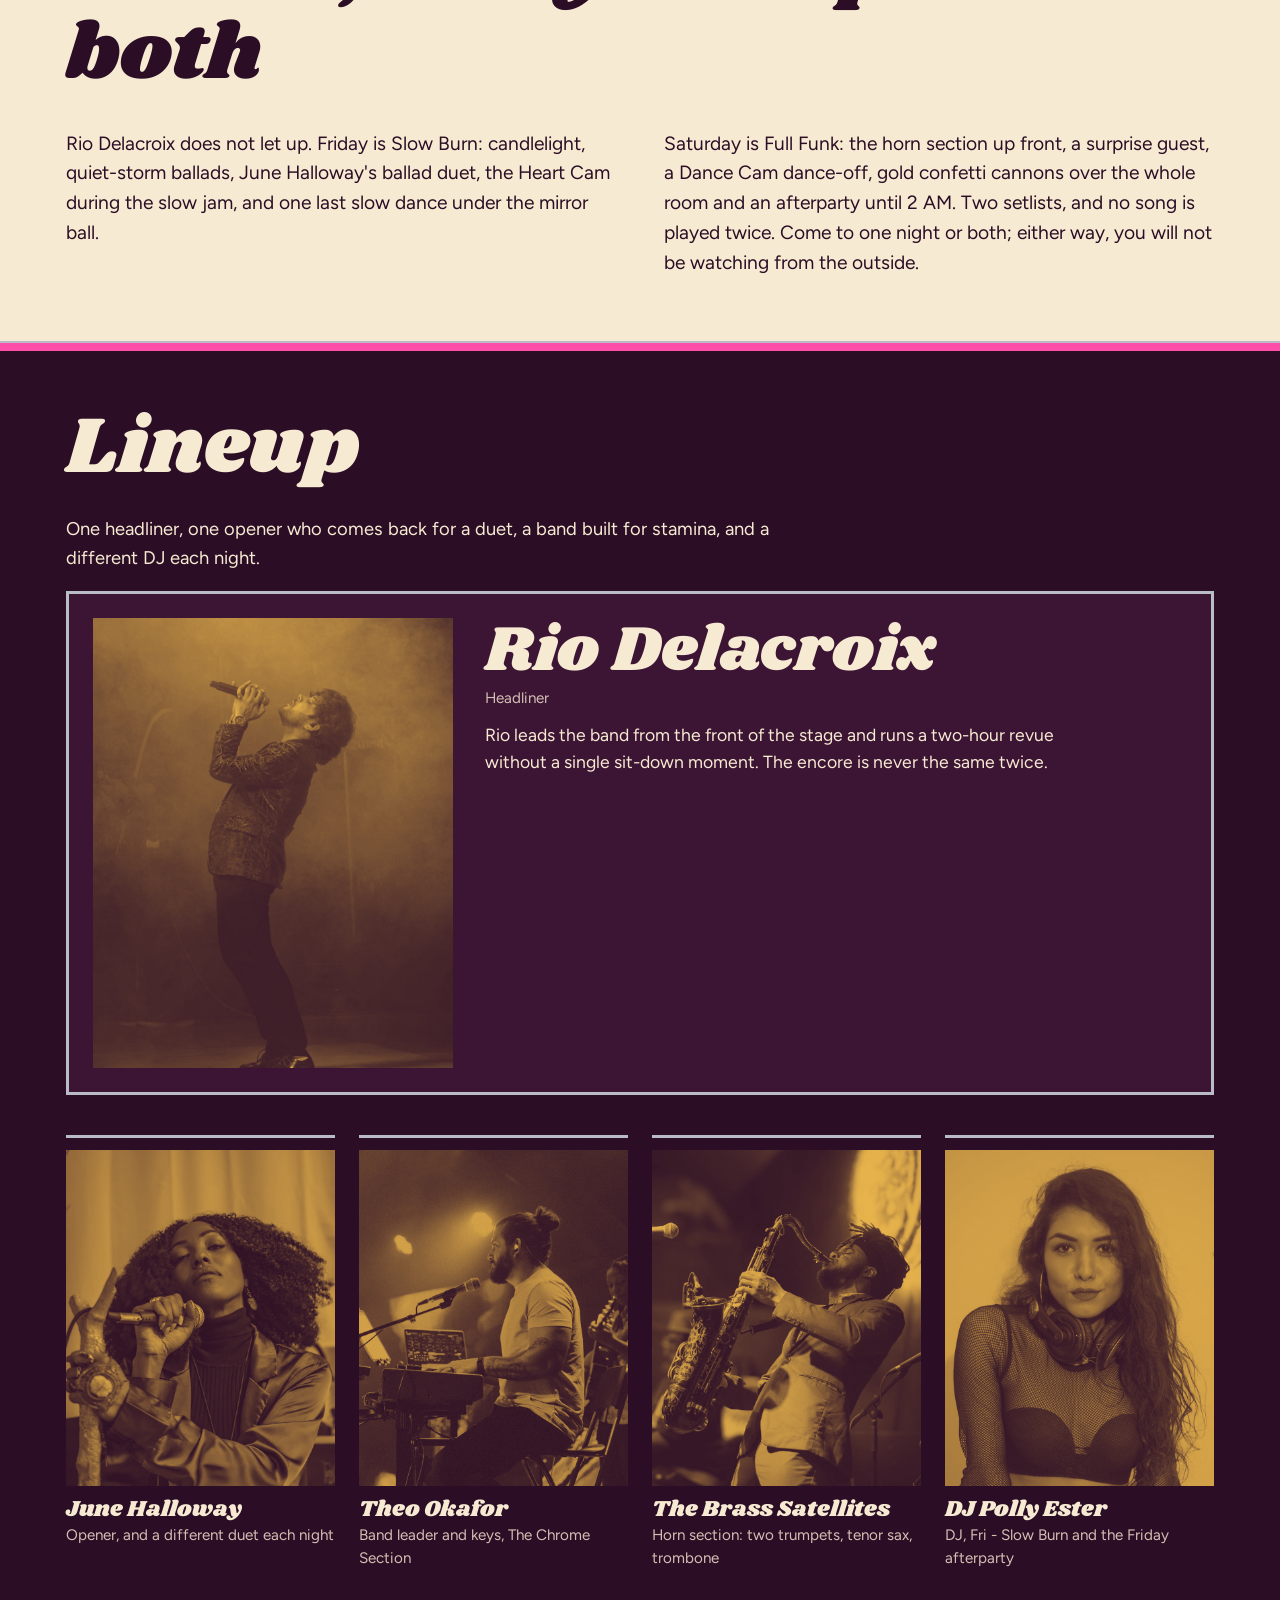
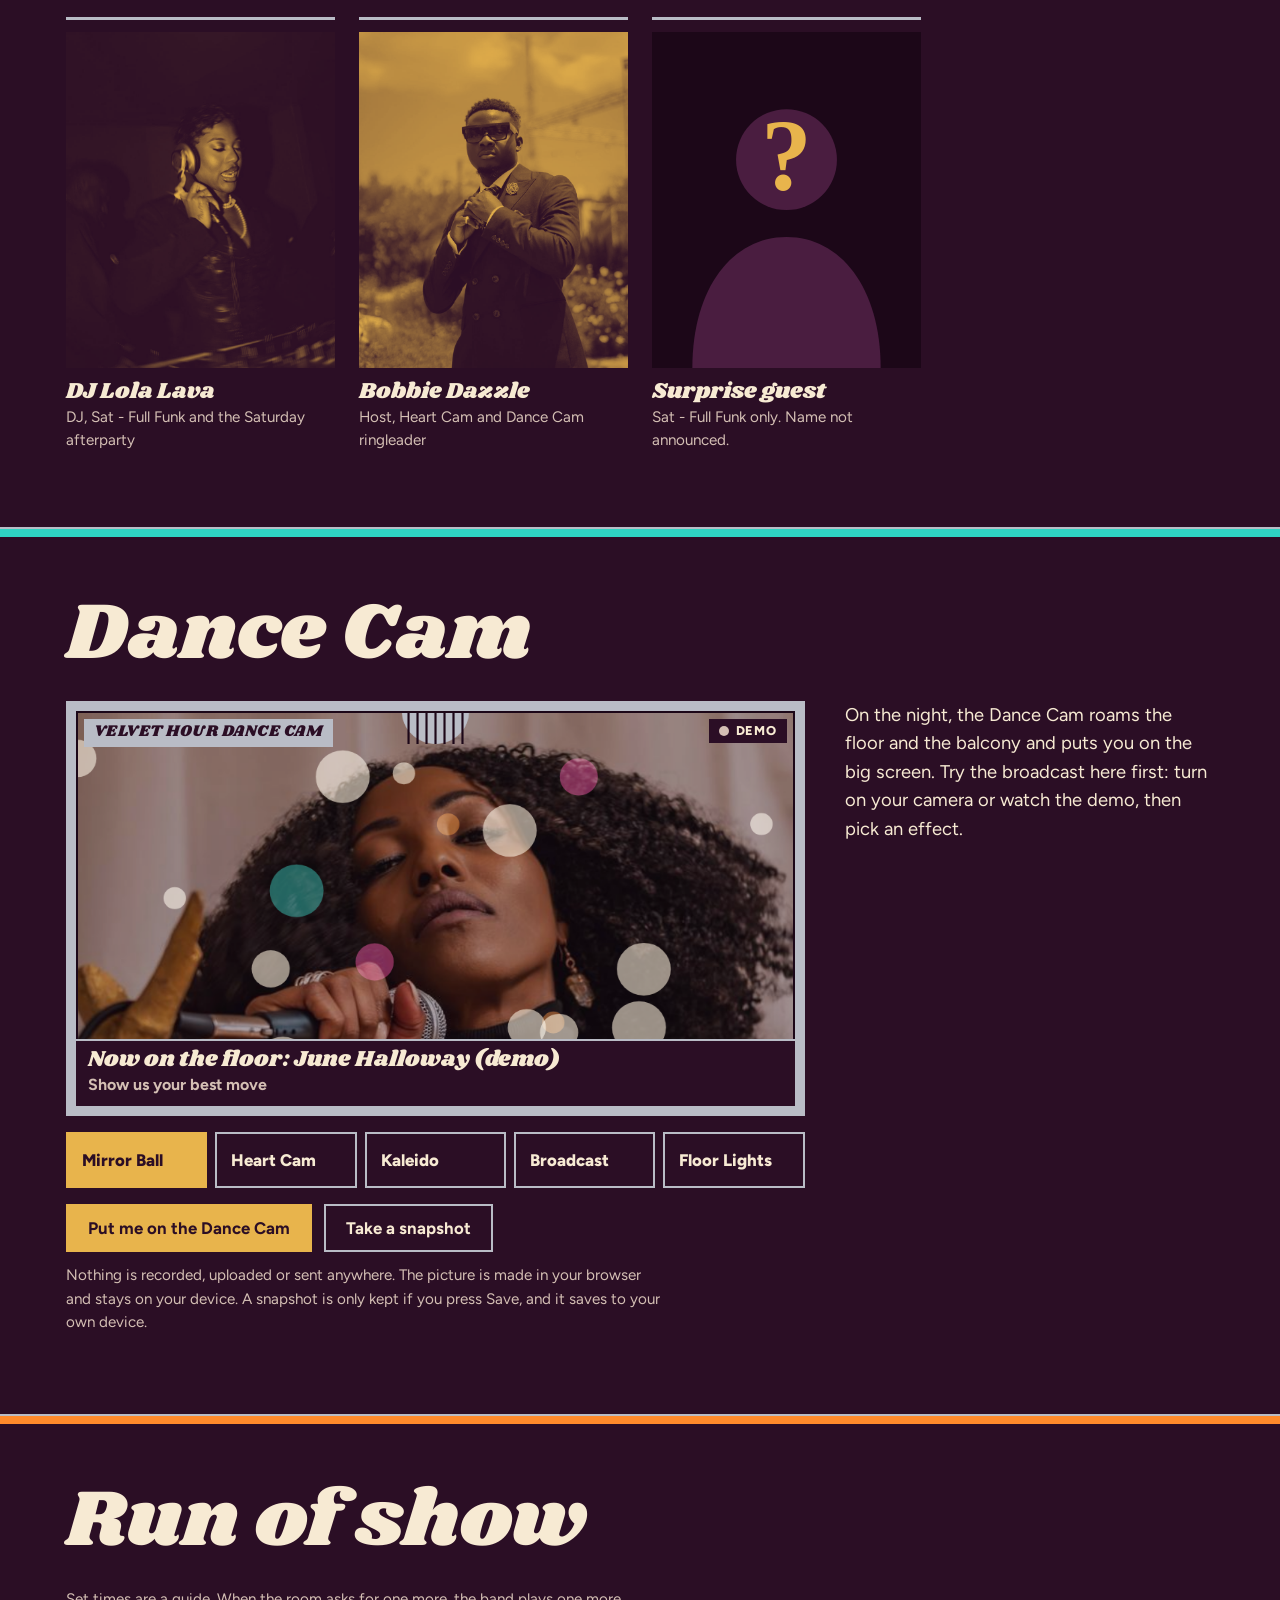
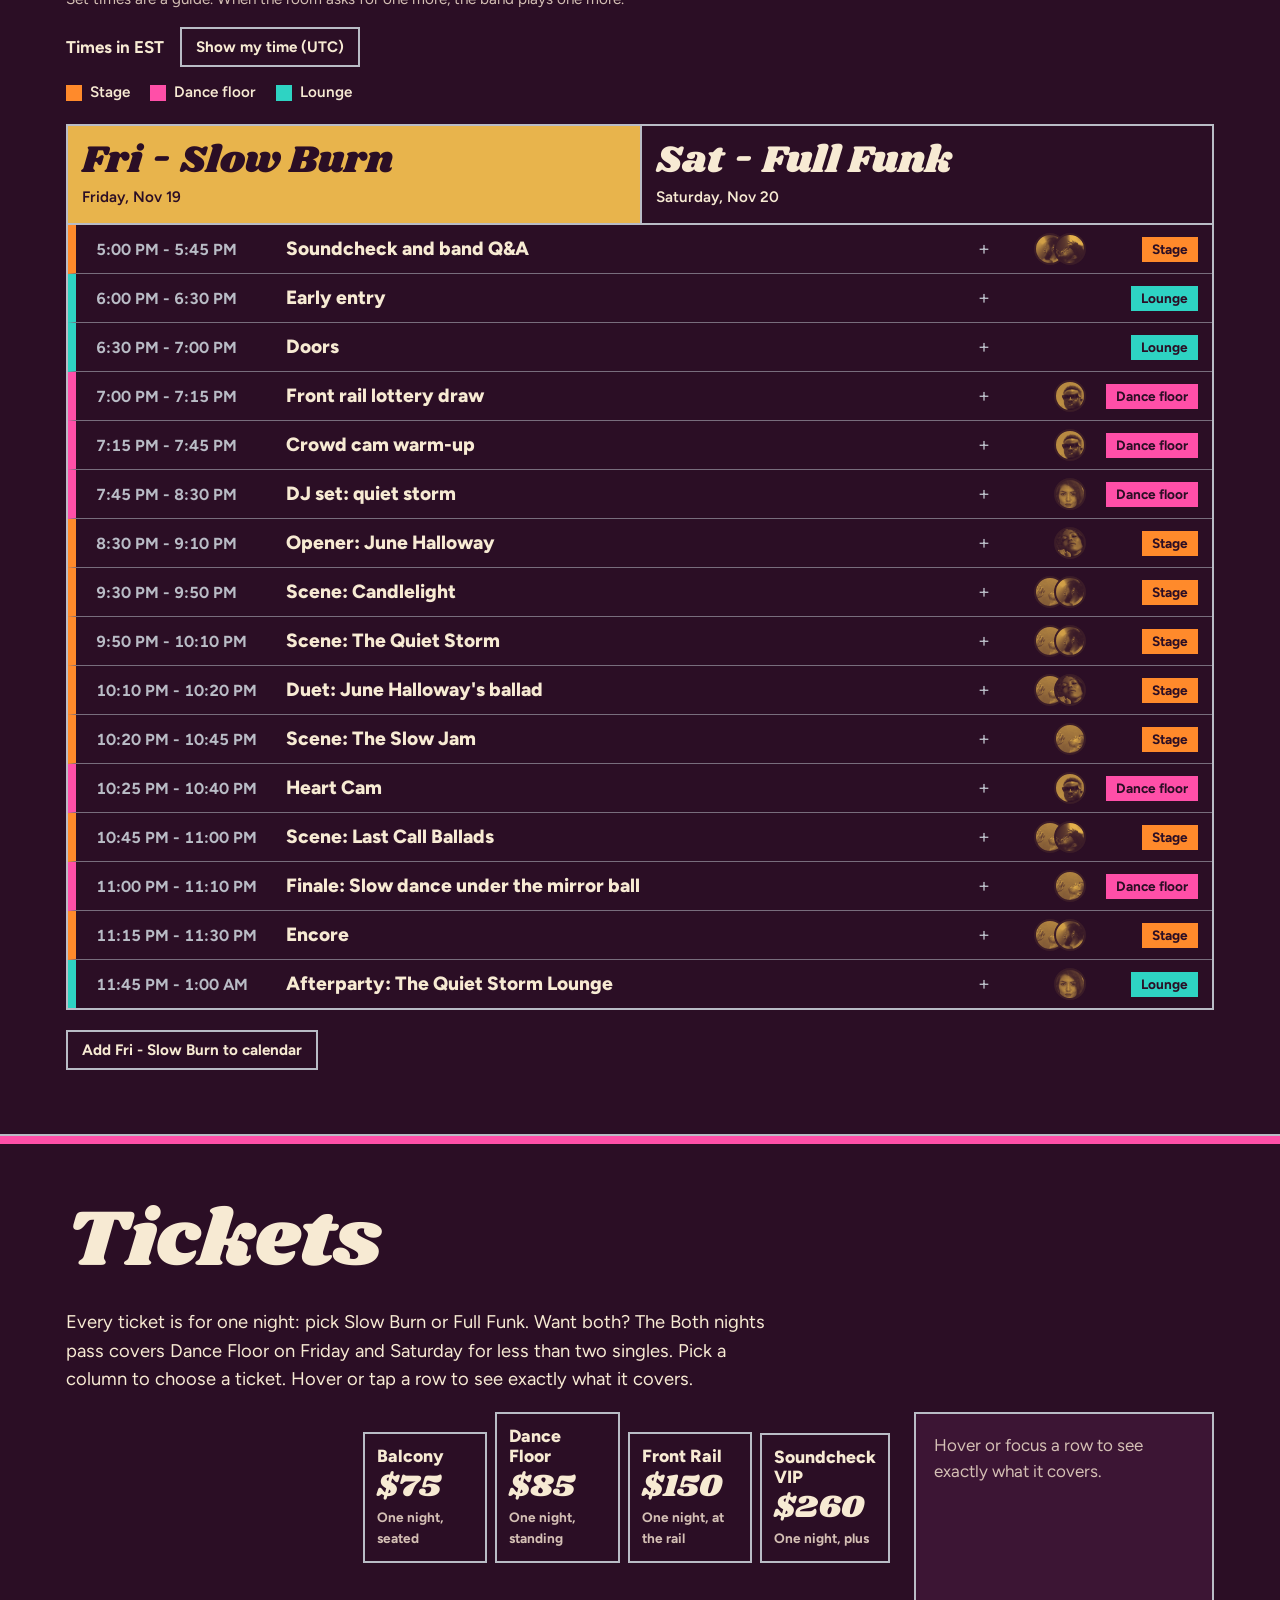
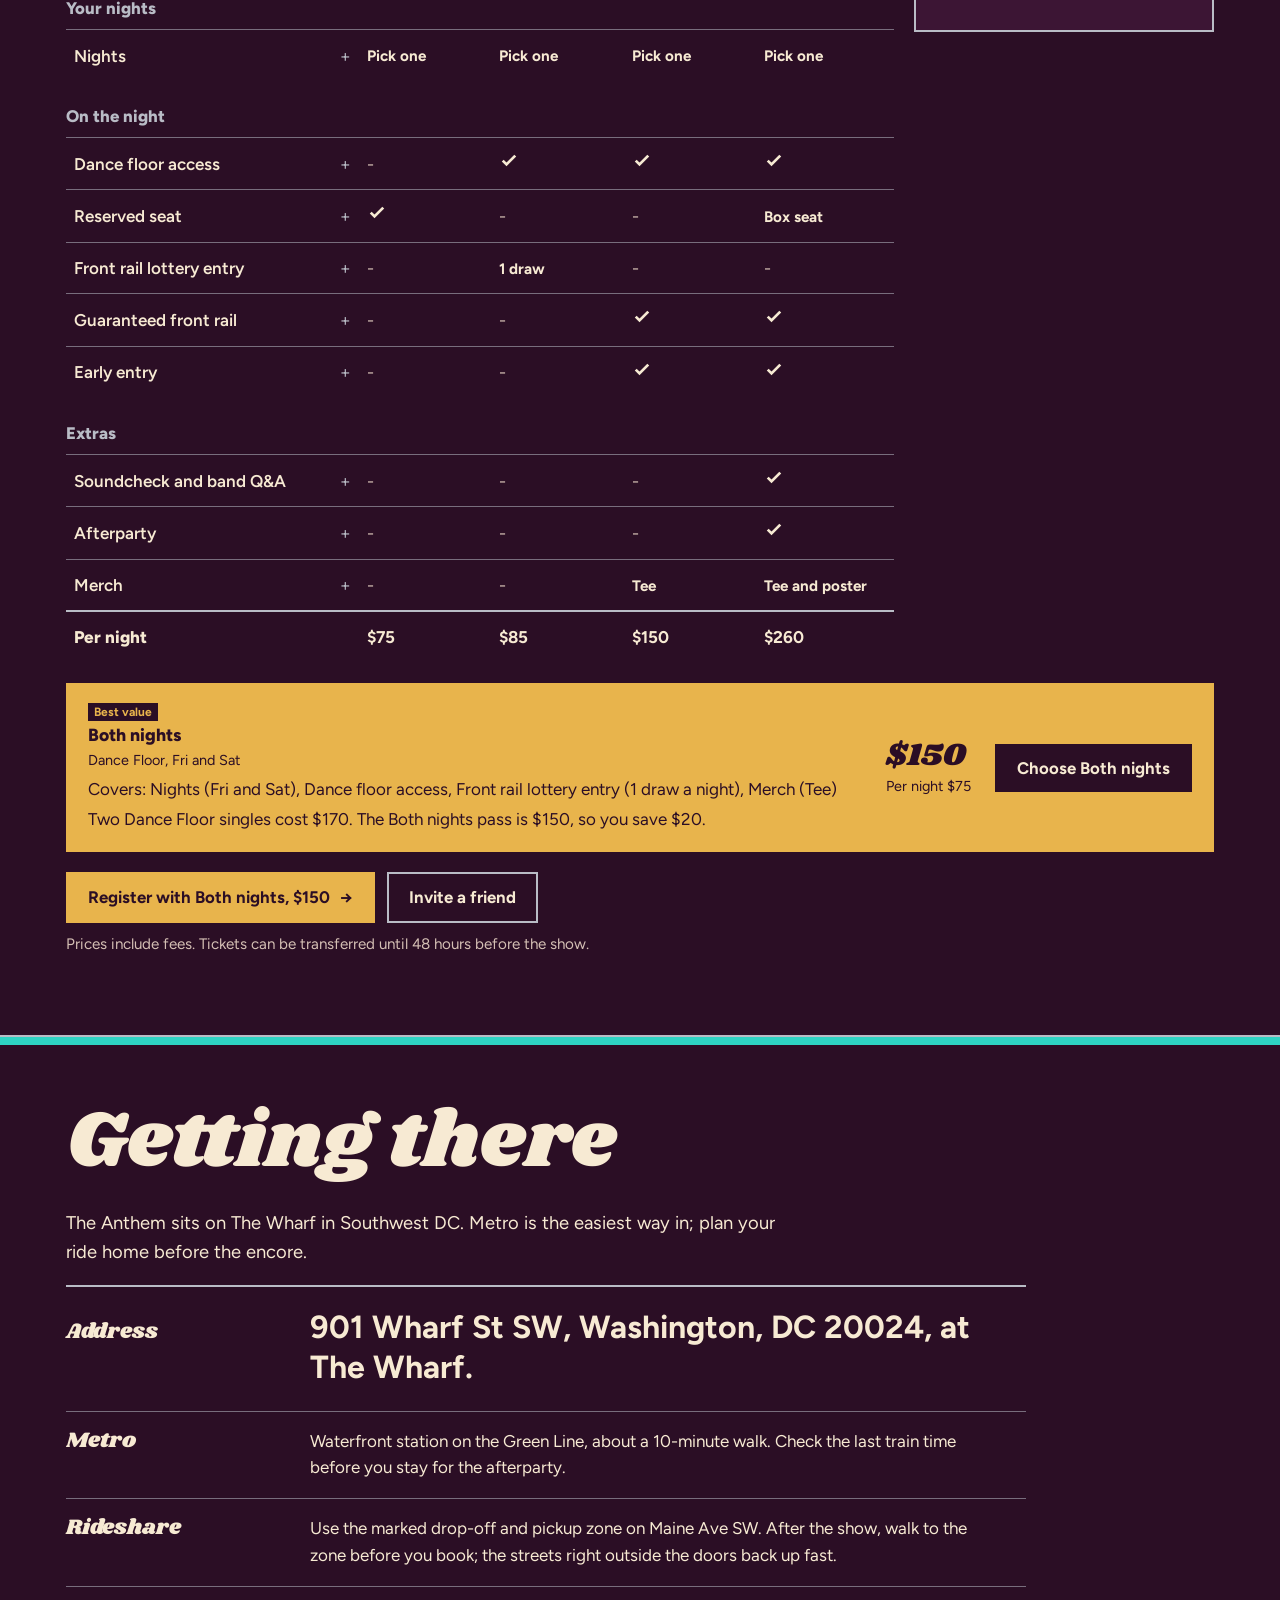
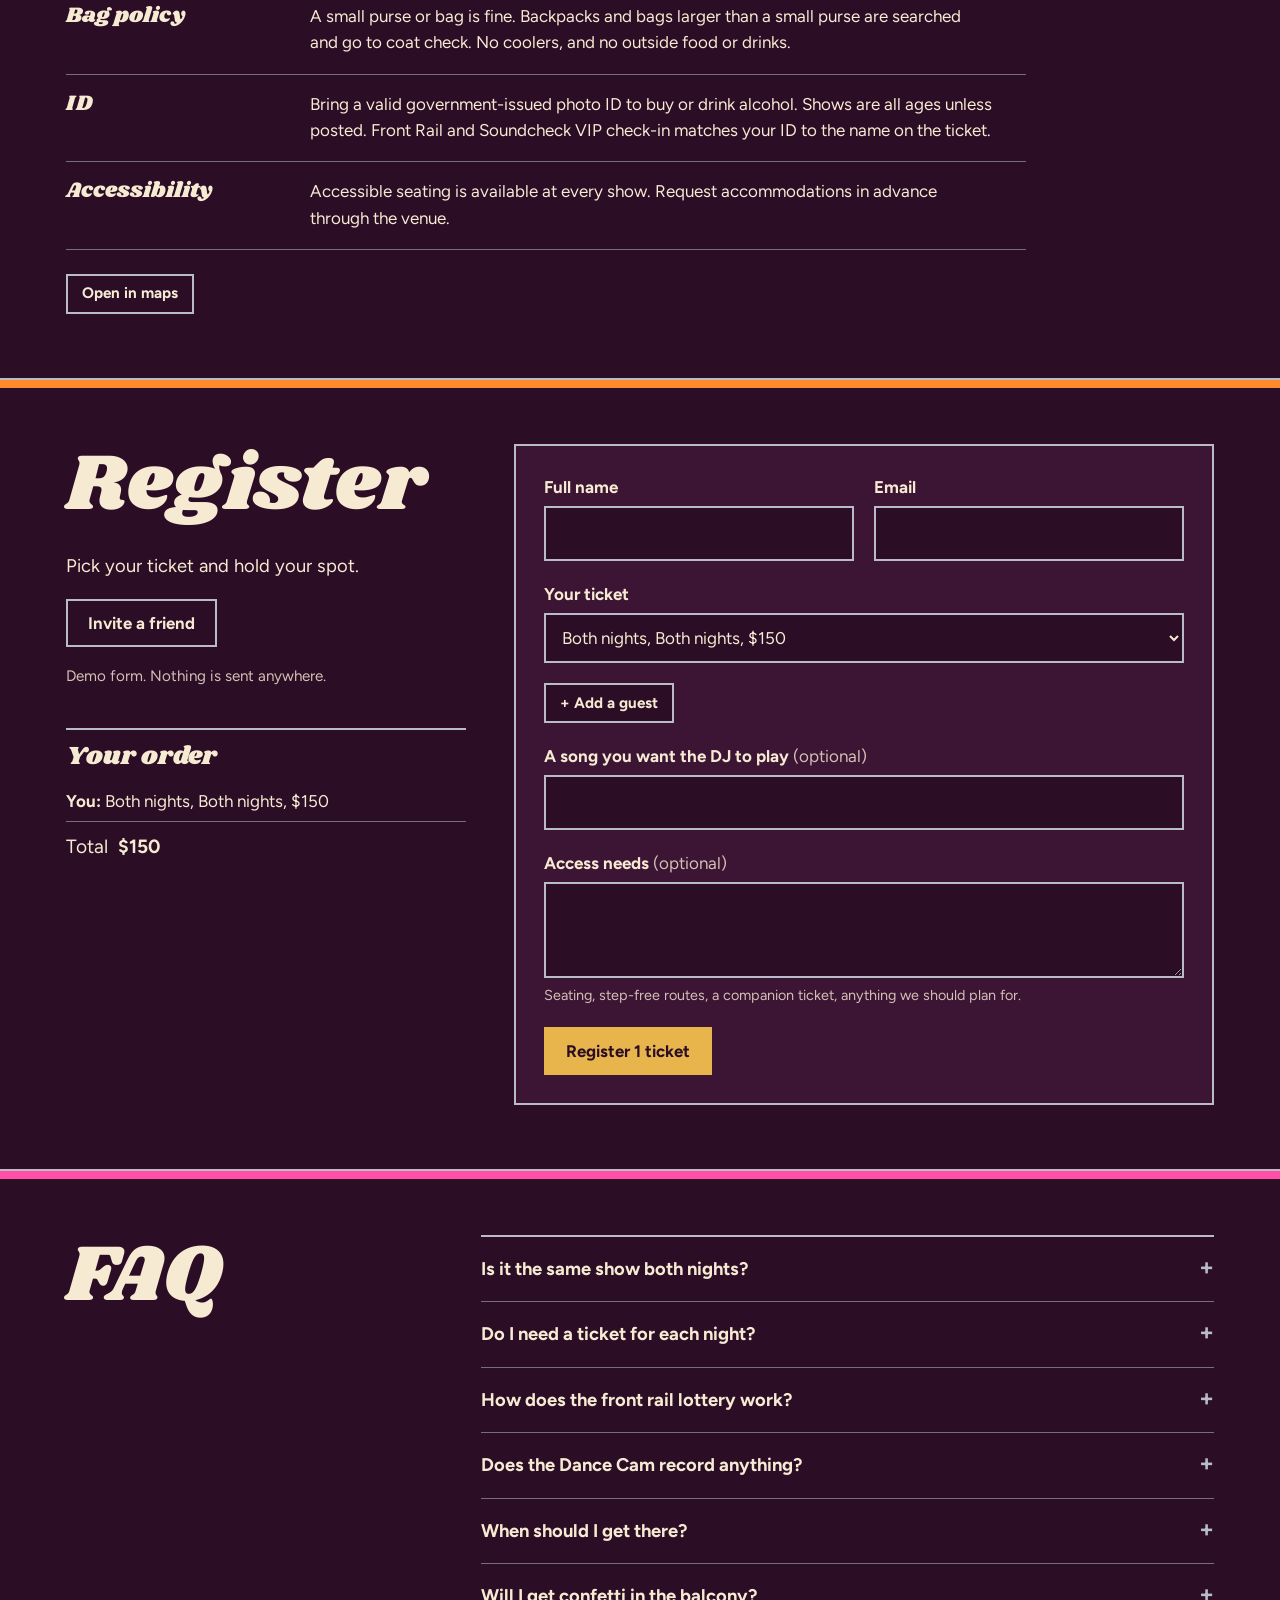
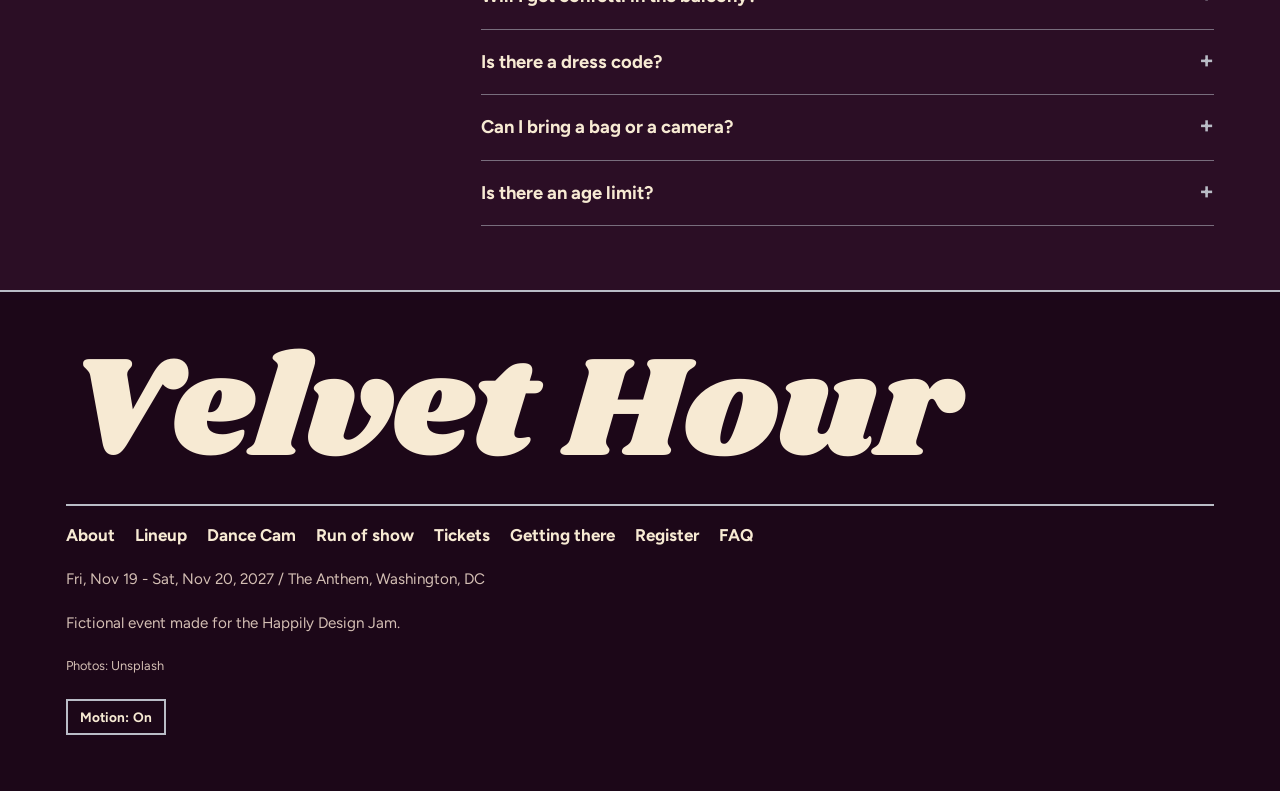
==== commit 88943b55: "Portfolio fix pass: Nov 19-20 2027 dates, one-line run of show, Both nights row 1. Dates: the event " ====
--- a/index.html
+++ b/index.html
@@ -5,12 +5,12 @@
   <meta name="viewport" content="width=device-width, initial-scale=1">
   <meta name="theme-color" content="#2b0e25">
   <title>Velvet Hour - A two-night soul and funk revue, Washington DC</title>
-  <meta name="description" content="Two nights of live-band soul and funk at The Anthem on DC's Wharf: Slow Burn on Fri, Nov 20 and Full Funk on Sat, Nov 21, 2026. A fictional event for the Happily Design Jam.">
+  <meta name="description" content="Two nights of live-band soul and funk at The Anthem on DC's Wharf: Slow Burn on Fri, Nov 19 and Full Funk on Sat, Nov 20, 2027. A fictional event for the Happily Design Jam.">
   <!-- Link preview card. Share crawlers need absolute URLs: these assume GitHub Pages at https://parkerjustinr.github.io/velvet-hour/ -->
   <meta property="og:type" content="website">
   <meta property="og:url" content="https://parkerjustinr.github.io/velvet-hour/">
   <meta property="og:title" content="Velvet Hour - A two-night soul and funk revue, Washington DC">
-  <meta property="og:description" content="Two nights of live-band soul and funk at The Anthem on DC's Wharf: Slow Burn on Fri, Nov 20 and Full Funk on Sat, Nov 21, 2026. A fictional event for the Happily Design Jam.">
+  <meta property="og:description" content="Two nights of live-band soul and funk at The Anthem on DC's Wharf: Slow Burn on Fri, Nov 19 and Full Funk on Sat, Nov 20, 2027. A fictional event for the Happily Design Jam.">
   <meta property="og:image" content="https://parkerjustinr.github.io/velvet-hour/img/og.jpg">
   <meta property="og:image:width" content="1200">
   <meta property="og:image:height" content="630">
--- a/styles.css
+++ b/styles.css
@@ -287,25 +287,53 @@
 .day-panel[hidden] { display: none; }
 .day-single { font-size: 1.5rem; margin-bottom: 8px; }
 .sessions { margin-bottom: 20px; border: var(--rule); border-top: 0; }
-.session { display: grid; grid-template-columns: 1fr; gap: 4px; padding: 14px 14px 16px 16px; border-bottom: var(--hair); border-left: 8px solid var(--track, var(--chrome)); scroll-margin-top: 120px; transition: background-color 400ms ease; }
+/* One line per session: toggle (time, title), round faces, location tag. Details open below, no animation. */
+.session { padding: 10px 12px 10px 14px; border-bottom: var(--hair); border-left: 8px solid var(--track, var(--chrome)); scroll-margin-top: 120px; transition: background-color 400ms ease; }
 .session:last-child { border-bottom: 0; }
 .session.is-flash { background: var(--bg-2); }
-.s-time { font-weight: 700; font-variant-numeric: tabular-nums; color: var(--chrome); }
-.s-title { font-family: var(--body); font-weight: 800; font-size: 1.3rem; line-height: 1.2; }
-/* Performers: overlapping round faces (same duotone as the lineup), then names. Both open the artist popup. */
-.s-speakers { display: flex; flex-wrap: wrap; align-items: center; gap: 6px 10px; margin: 6px 0 0; font-weight: 600; }
+.s-row { display: grid; grid-template-columns: minmax(0, 1fr) auto auto; align-items: center; gap: 8px; cursor: pointer; }
+.s-head { margin: 0; font: inherit; min-width: 0; }
+.s-toggle { appearance: none; display: grid; grid-template-columns: 74px minmax(0, 1fr) auto; align-items: baseline; gap: 8px; width: 100%; padding: 4px 0; border: 0; background: none; color: var(--fg); font: inherit; text-align: left; cursor: pointer; }
+.s-time { font-weight: 700; font-size: 0.85rem; line-height: 1.3; font-variant-numeric: tabular-nums; color: var(--chrome); }
+.s-time time > span { white-space: nowrap; }
+.s-title { font-family: var(--body); font-weight: 800; font-size: 1.05rem; line-height: 1.25; }
+.s-plus { font-size: 1.2rem; line-height: 1; color: var(--chrome); }
+.s-toggle[aria-expanded="true"] .s-plus { transform: rotate(45deg); }
+.s-toggle:hover .s-title { text-decoration: underline; text-decoration-thickness: 1px; text-underline-offset: 3px; }
+.s-more { padding: 2px 0 6px 82px; }
+.s-more[hidden] { display: none; }
+/* Performers: overlapping round faces (same duotone as the lineup). Each opens the artist popup. */
+.s-speakers { margin: 4px 0 0; font-weight: 600; }
 .s-faces { display: inline-flex; flex: none; }
-.s-faces:empty { display: none; }
-.s-face { width: 32px; height: 32px; border-radius: 50%; border: 2px solid var(--bg); background-color: var(--bg-2); background-repeat: no-repeat; cursor: pointer; }
-.s-face + .s-face { margin-left: -10px; }
+.s-face { appearance: none; width: 32px; height: 32px; padding: 0; border-radius: 50%; border: 2px solid var(--bg); background-color: var(--bg-2); background-repeat: no-repeat; cursor: pointer; }
+.s-face + .s-face { margin-left: -12px; }
 .s-face.is-duotone { filter: url(#duotone); }
+.s-face:focus-visible { position: relative; z-index: 1; }
 .session.is-flash .s-face { border-color: var(--bg-2); }
 .s-person { appearance: none; padding: 0; border: 0; background: none; color: inherit; font: inherit; text-align: left; cursor: pointer; text-decoration: underline; text-decoration-thickness: 1px; text-underline-offset: 3px; }
 .s-person:hover { text-decoration-thickness: 2px; }
 .s-detail { margin: 4px 0 0; color: var(--muted); }
-.s-track { justify-self: start; font-size: 0.85rem; font-weight: 700; padding: 2px 10px; background: var(--track); color: var(--on-track); }
+.s-track { justify-self: end; font-size: 0.72rem; font-weight: 700; padding: 1px 6px; white-space: nowrap; background: var(--track); color: var(--on-track); }
+/* From 560px the faces and tag columns have fixed widths, so the + and every column line up row to row. */
+@media (min-width: 560px) {
+  .s-row { grid-template-columns: minmax(0, 1fr) 80px 96px; }
+  .s-faces { grid-column: 2; justify-content: flex-end; }
+  .s-track { grid-column: 3; }
+}
+/* Narrow phones: the tag tucks under the time (inside the time column) so the title keeps most of the row. */
+@media (max-width: 559px) {
+  .s-row { position: relative; grid-template-columns: minmax(0, 1fr) auto; }
+  .s-toggle { padding-bottom: 26px; }
+  .s-track { position: absolute; left: 0; bottom: 8px; max-width: 74px; }
+}
 @media (min-width: 760px) {
-  .session { grid-template-columns: 170px 1fr auto; gap: 20px; align-items: baseline; padding-left: 20px; }
+  .session { padding: 8px 14px 8px 20px; }
+  .s-row { gap: 16px; }
+  .s-toggle { grid-template-columns: 170px minmax(0, 1fr) auto; gap: 20px; }
+  .s-time { font-size: 1rem; }
+  .s-title { font-size: 1.2rem; }
+  .s-more { padding-left: 190px; }
+  .s-track { font-size: 0.85rem; padding: 2px 10px; }
 }
 
 /* ---------- ticket matrix ---------- */
@@ -343,6 +371,21 @@
 .matrix tfoot th { text-align: left; font-weight: 800; }
 .matrix tfoot td { font-weight: 700; }
 .matrix-cta { display: grid; gap: 10px; justify-items: start; }
+/* A pass (Both nights) is one full-width row under the matrix. Gold when it is the selected ticket. */
+.pass-row { display: grid; gap: 12px; align-items: center; margin-top: 20px; padding: 16px; border: var(--rule); }
+.pass-row.is-sel { background: var(--gold); color: var(--on-gold); border-color: var(--gold); }
+.pass-row.is-sel .m-rec { background: var(--on-gold); color: var(--gold); }
+.pass-main { display: grid; gap: 4px; justify-items: start; }
+.pass-main p { margin: 0; }
+.pass-name { font-weight: 800; font-size: 1.1rem; line-height: 1.15; }
+.pass-note, .pass-per { font-size: 0.9rem; color: var(--muted); }
+.pass-row.is-sel .pass-note, .pass-row.is-sel .pass-per { color: inherit; }
+.pass-price { display: grid; margin: 0; }
+.pass-pick { justify-self: start; }
+.pass-row.is-sel .pass-pick { background: var(--bg); color: var(--fg); border-color: var(--bg); }
+@media (min-width: 880px) {
+  .pass-row { grid-template-columns: 1fr auto auto; gap: 24px; padding: 18px 20px; }
+}
 .matrix-cta-row { display: flex; flex-wrap: wrap; gap: 12px; }
 
 /* Phones: every row stacks - label on top, one small cell per tier underneath. No sideways scroll. */
